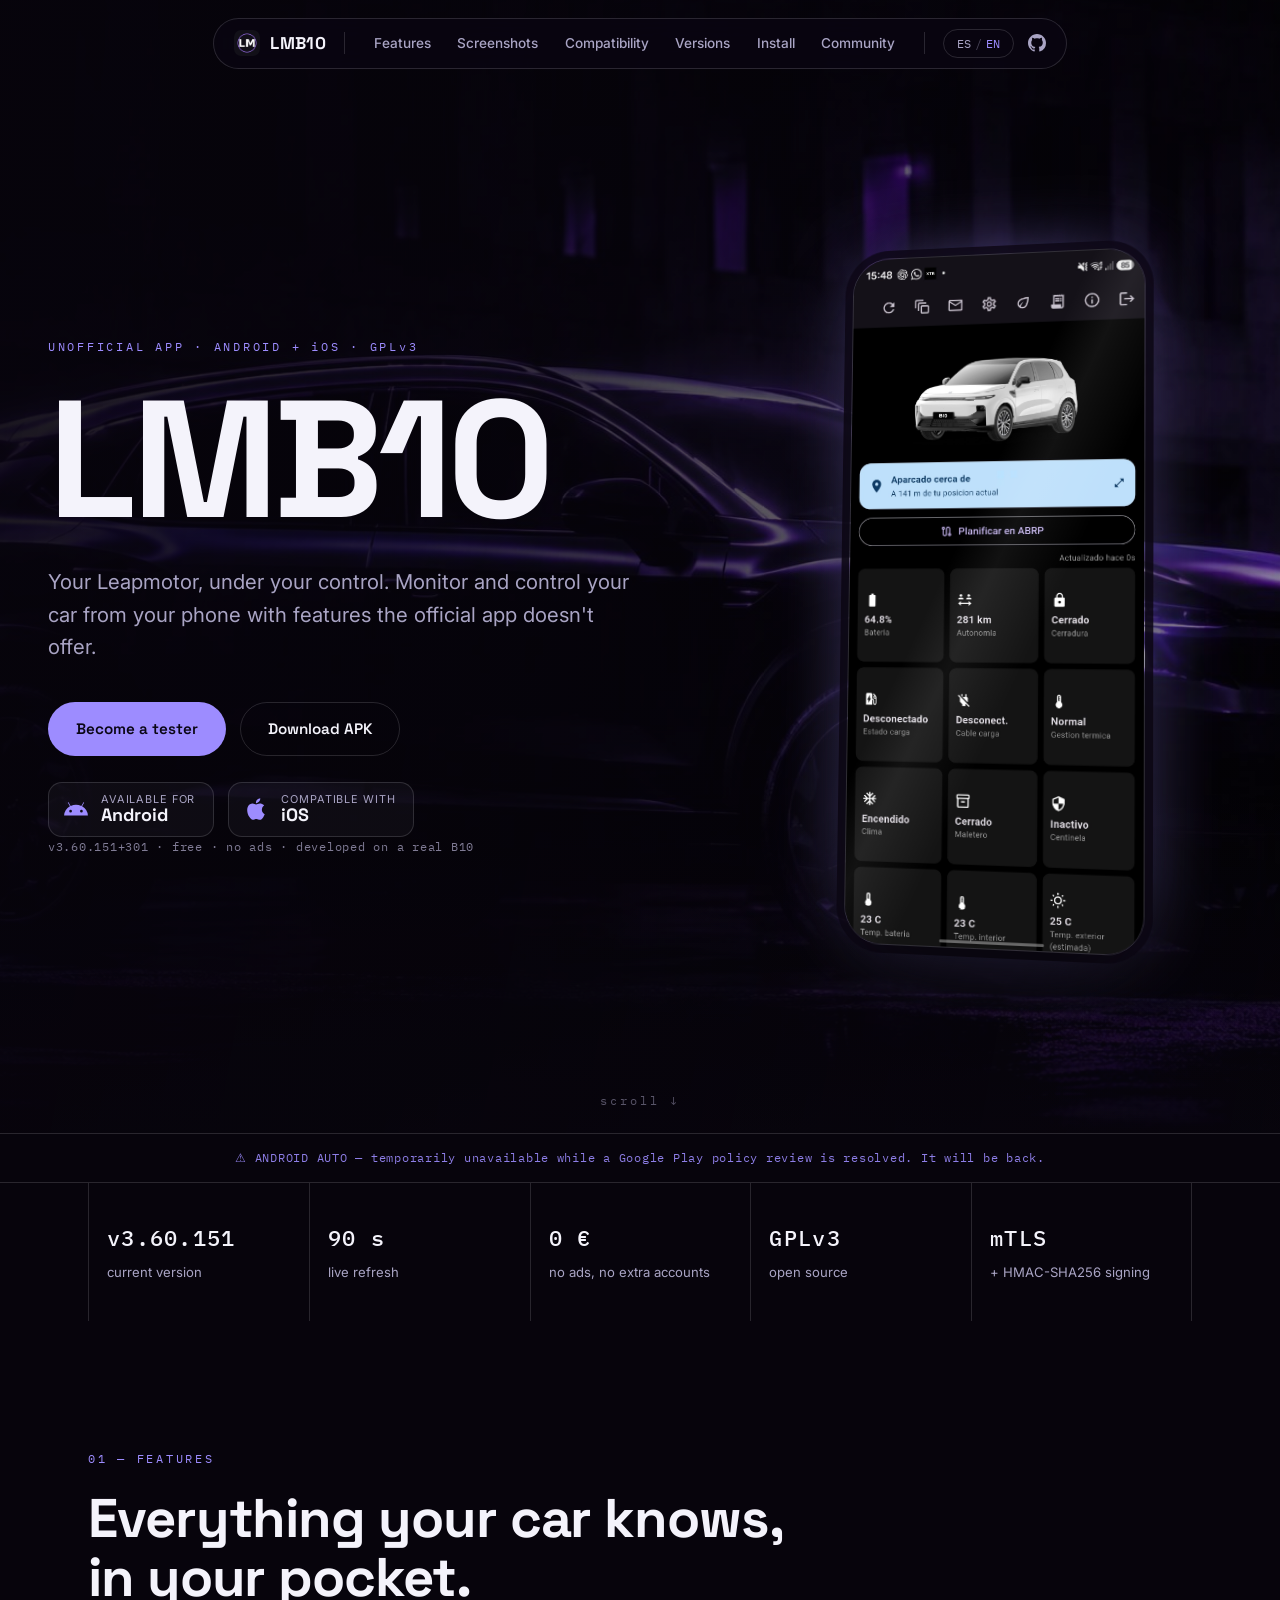
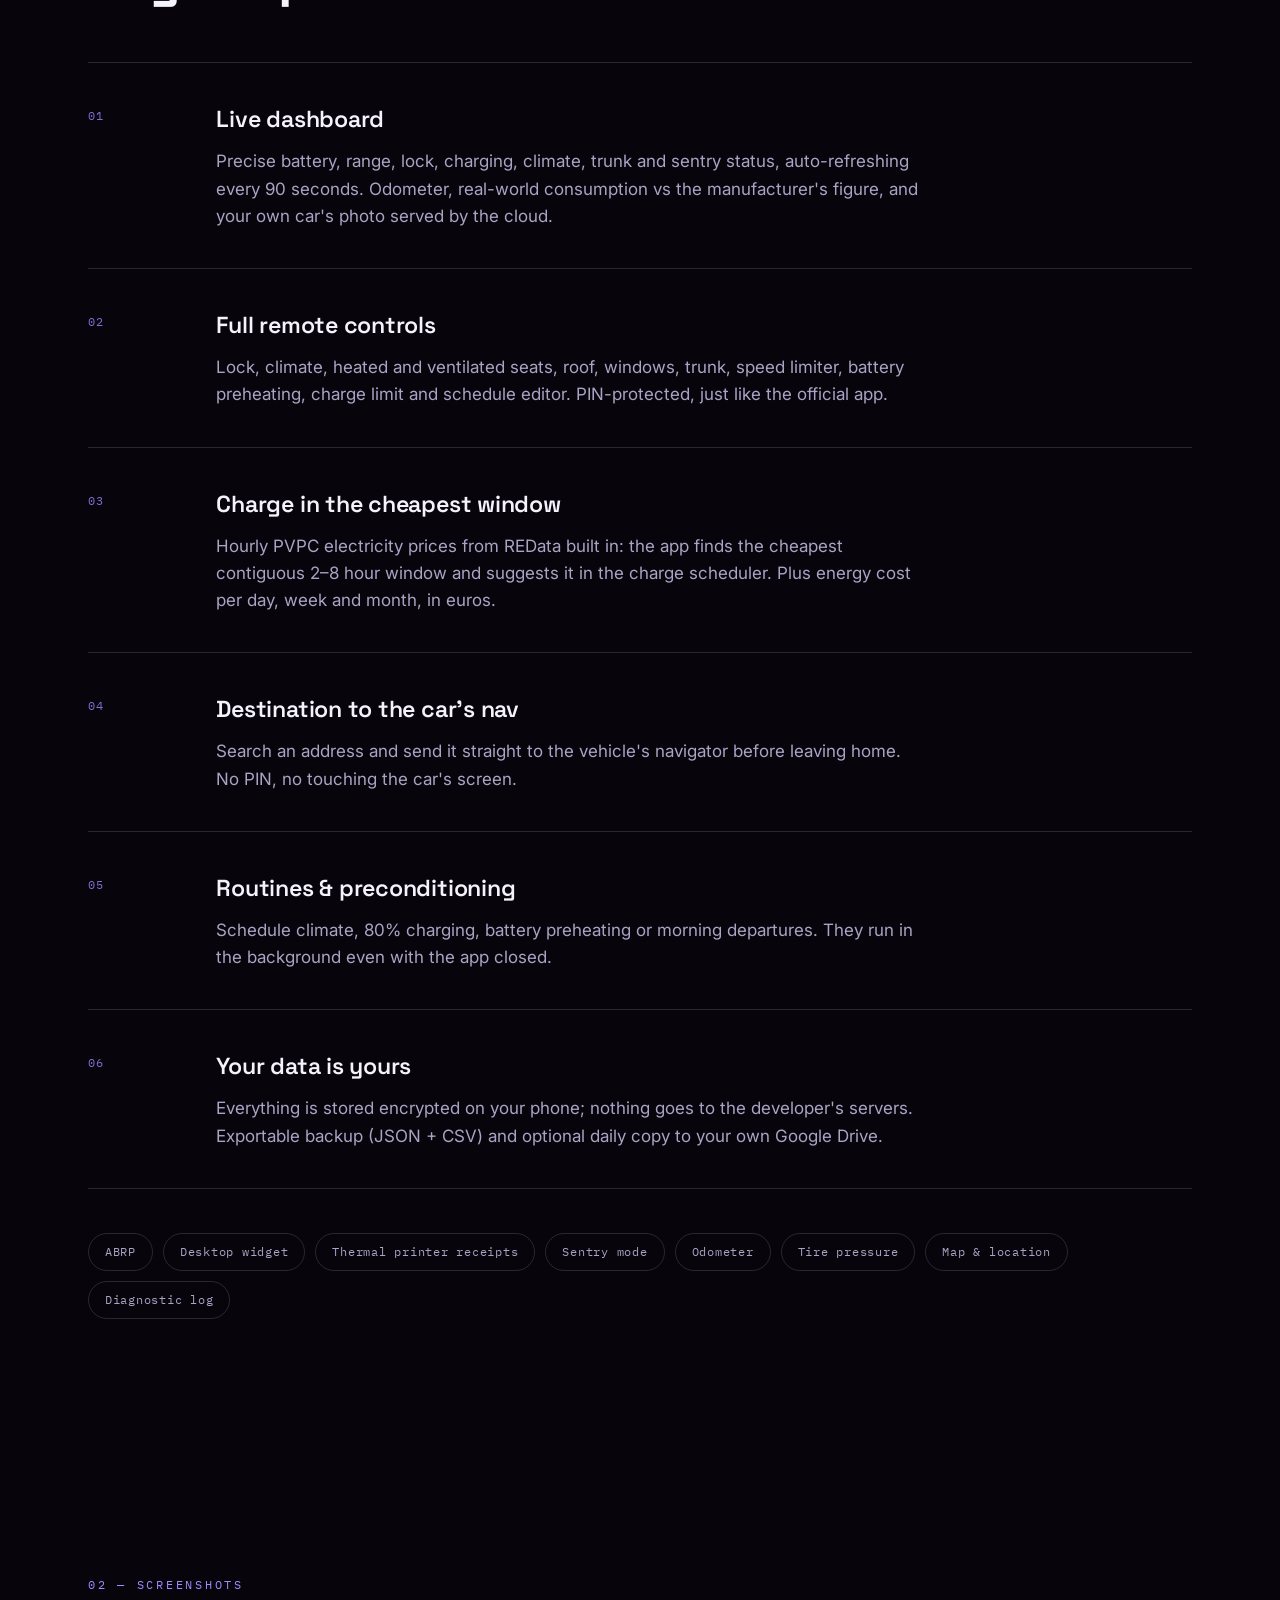
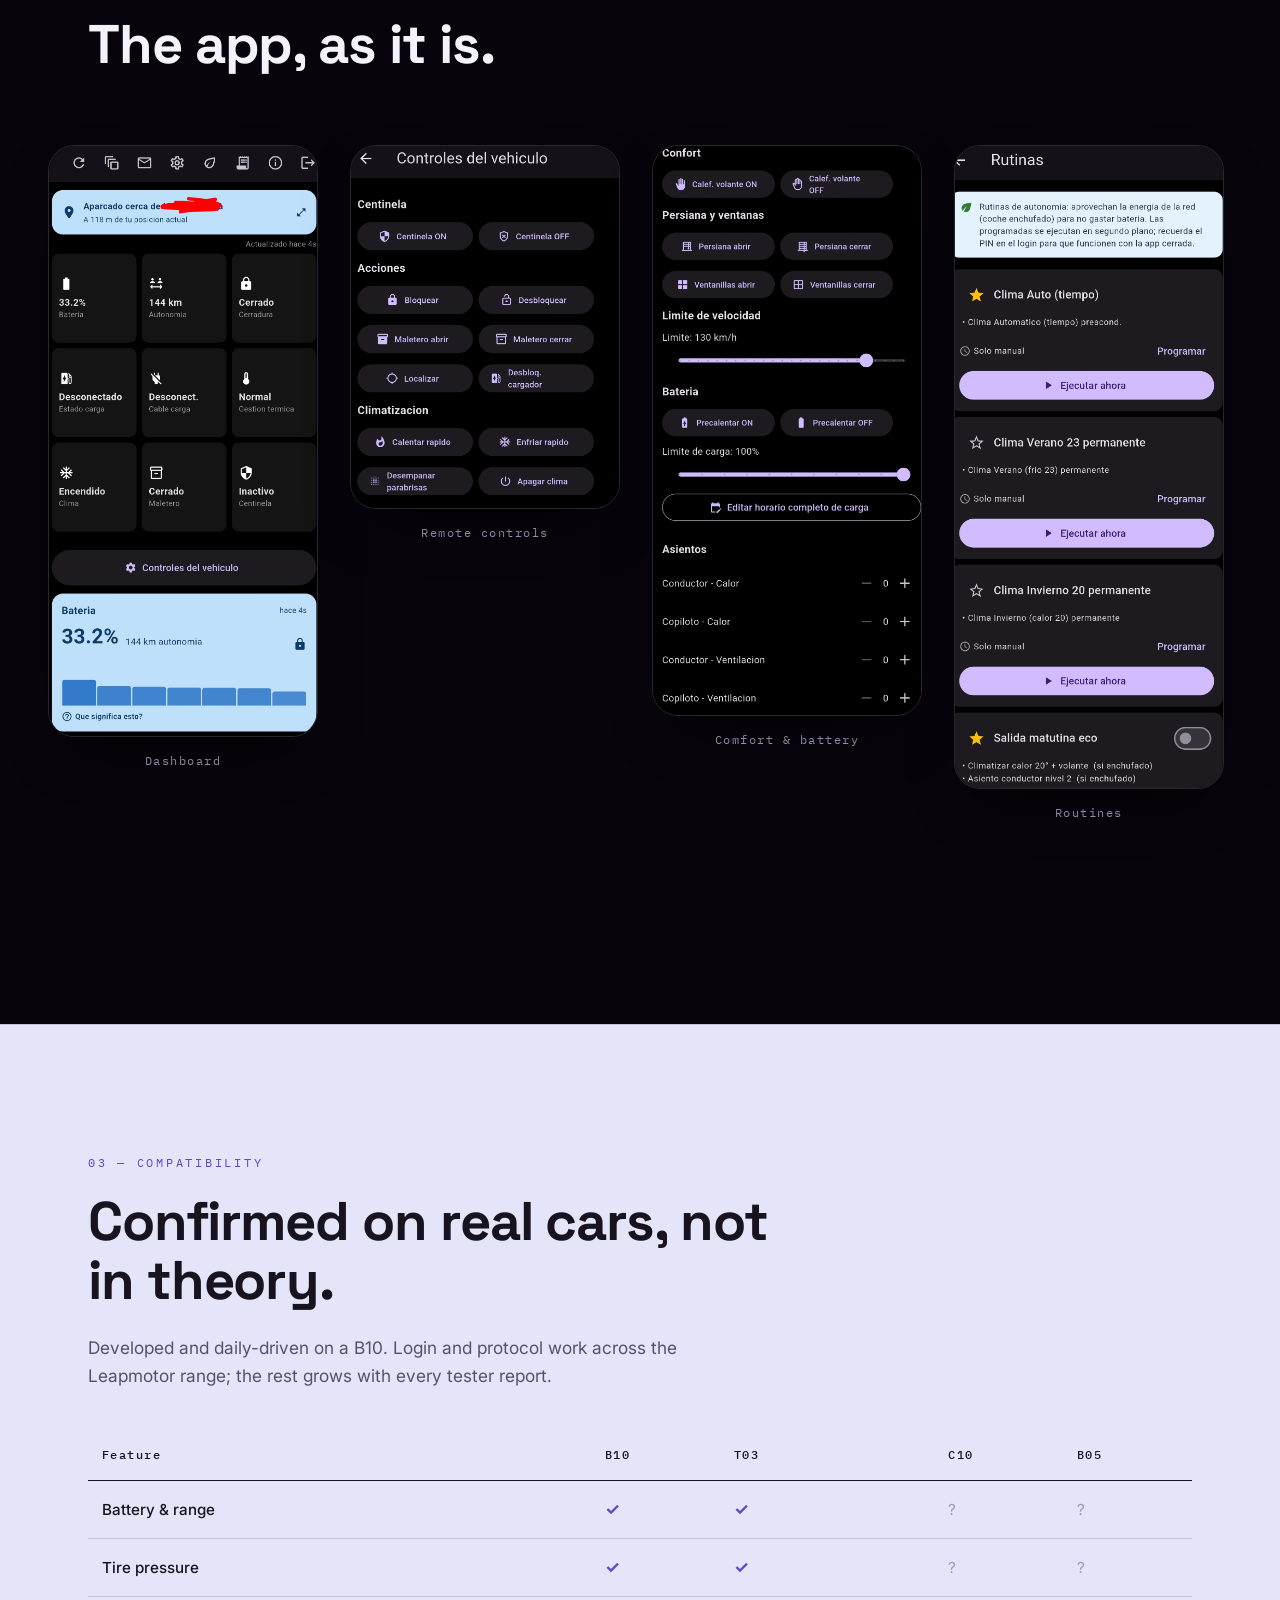
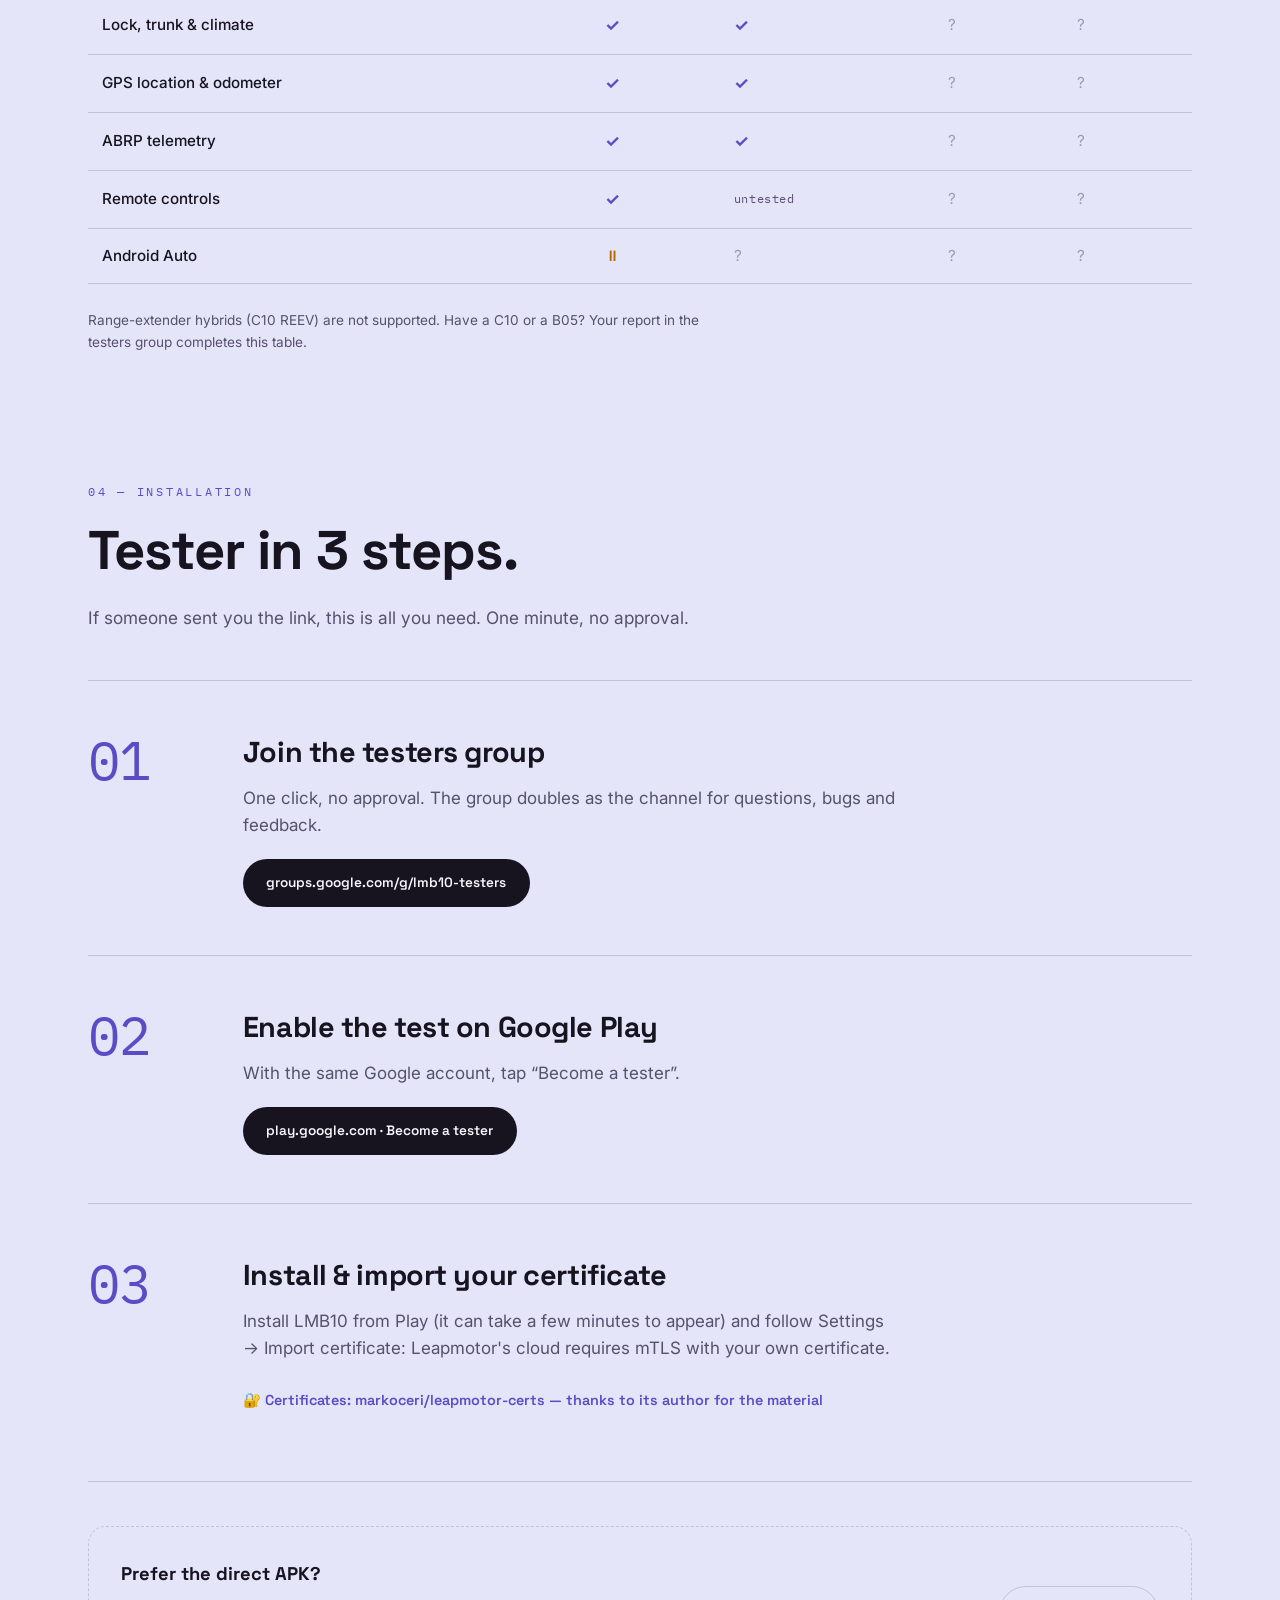
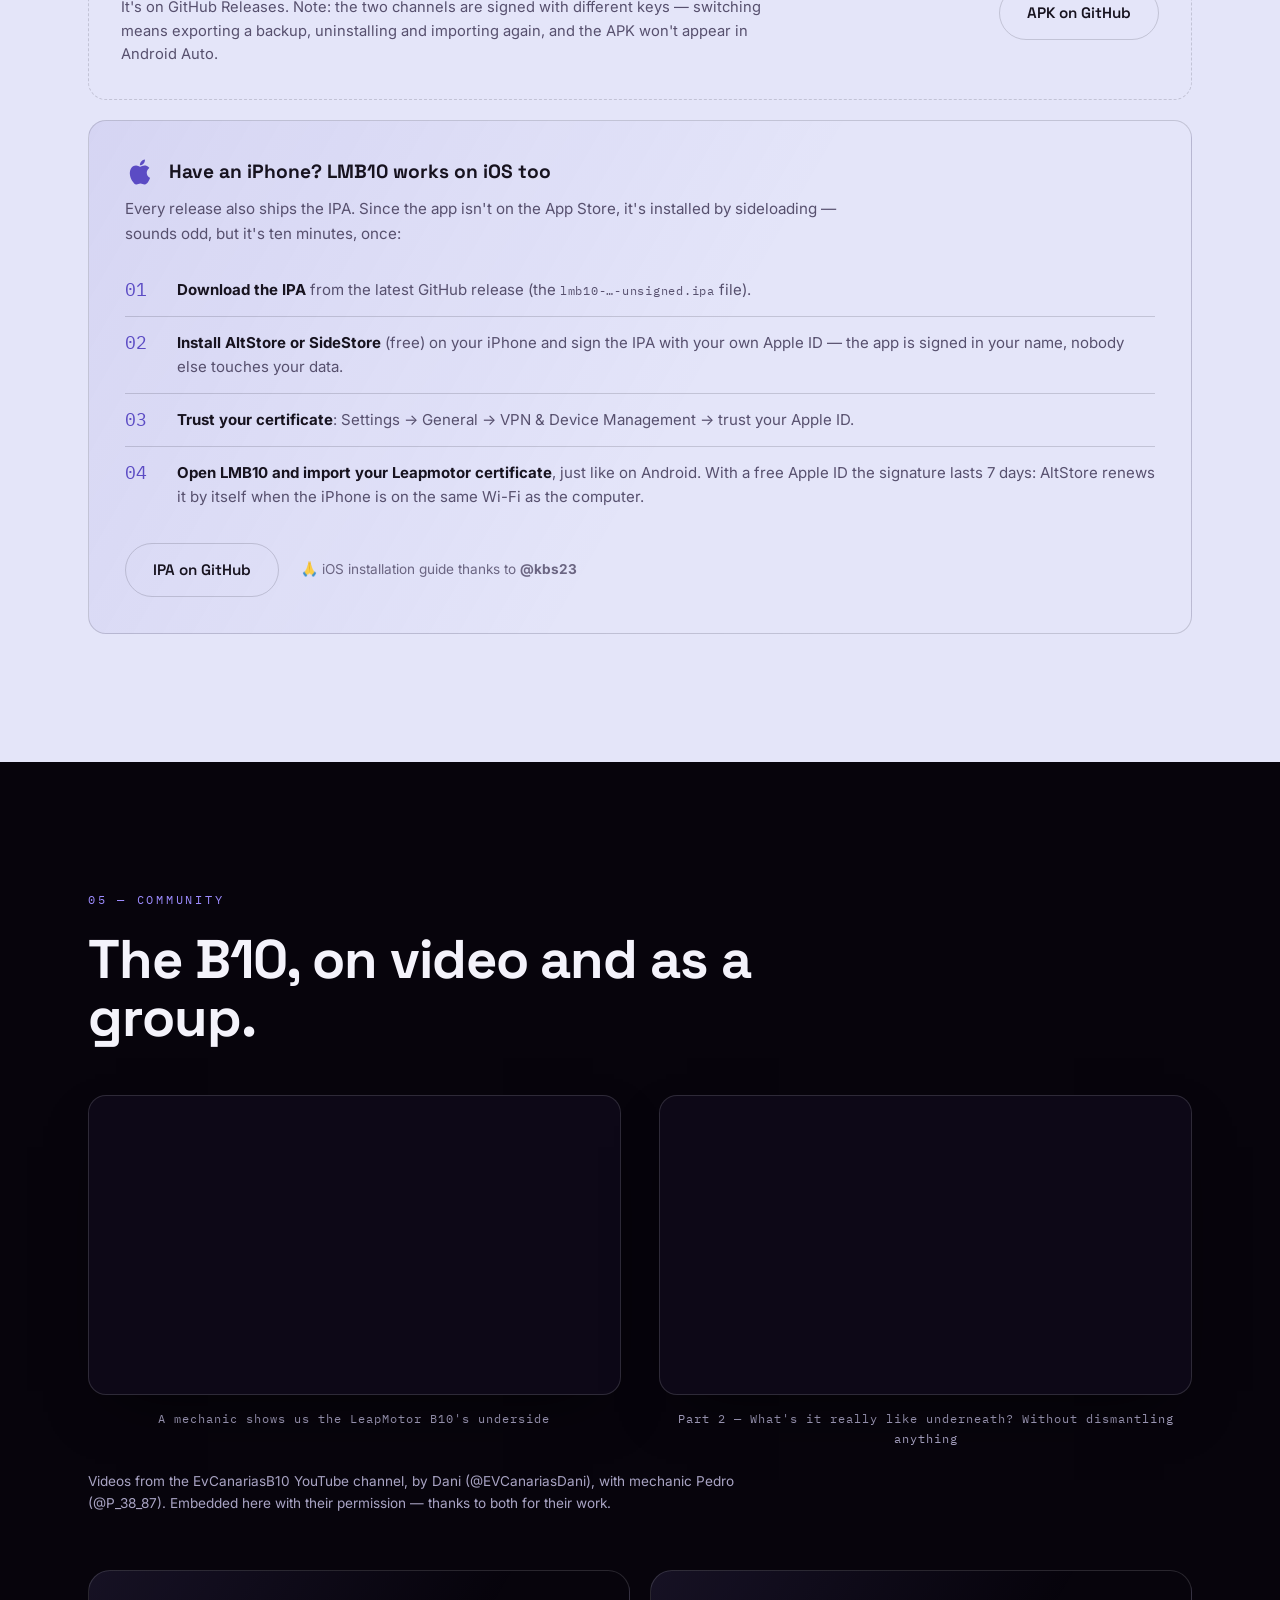
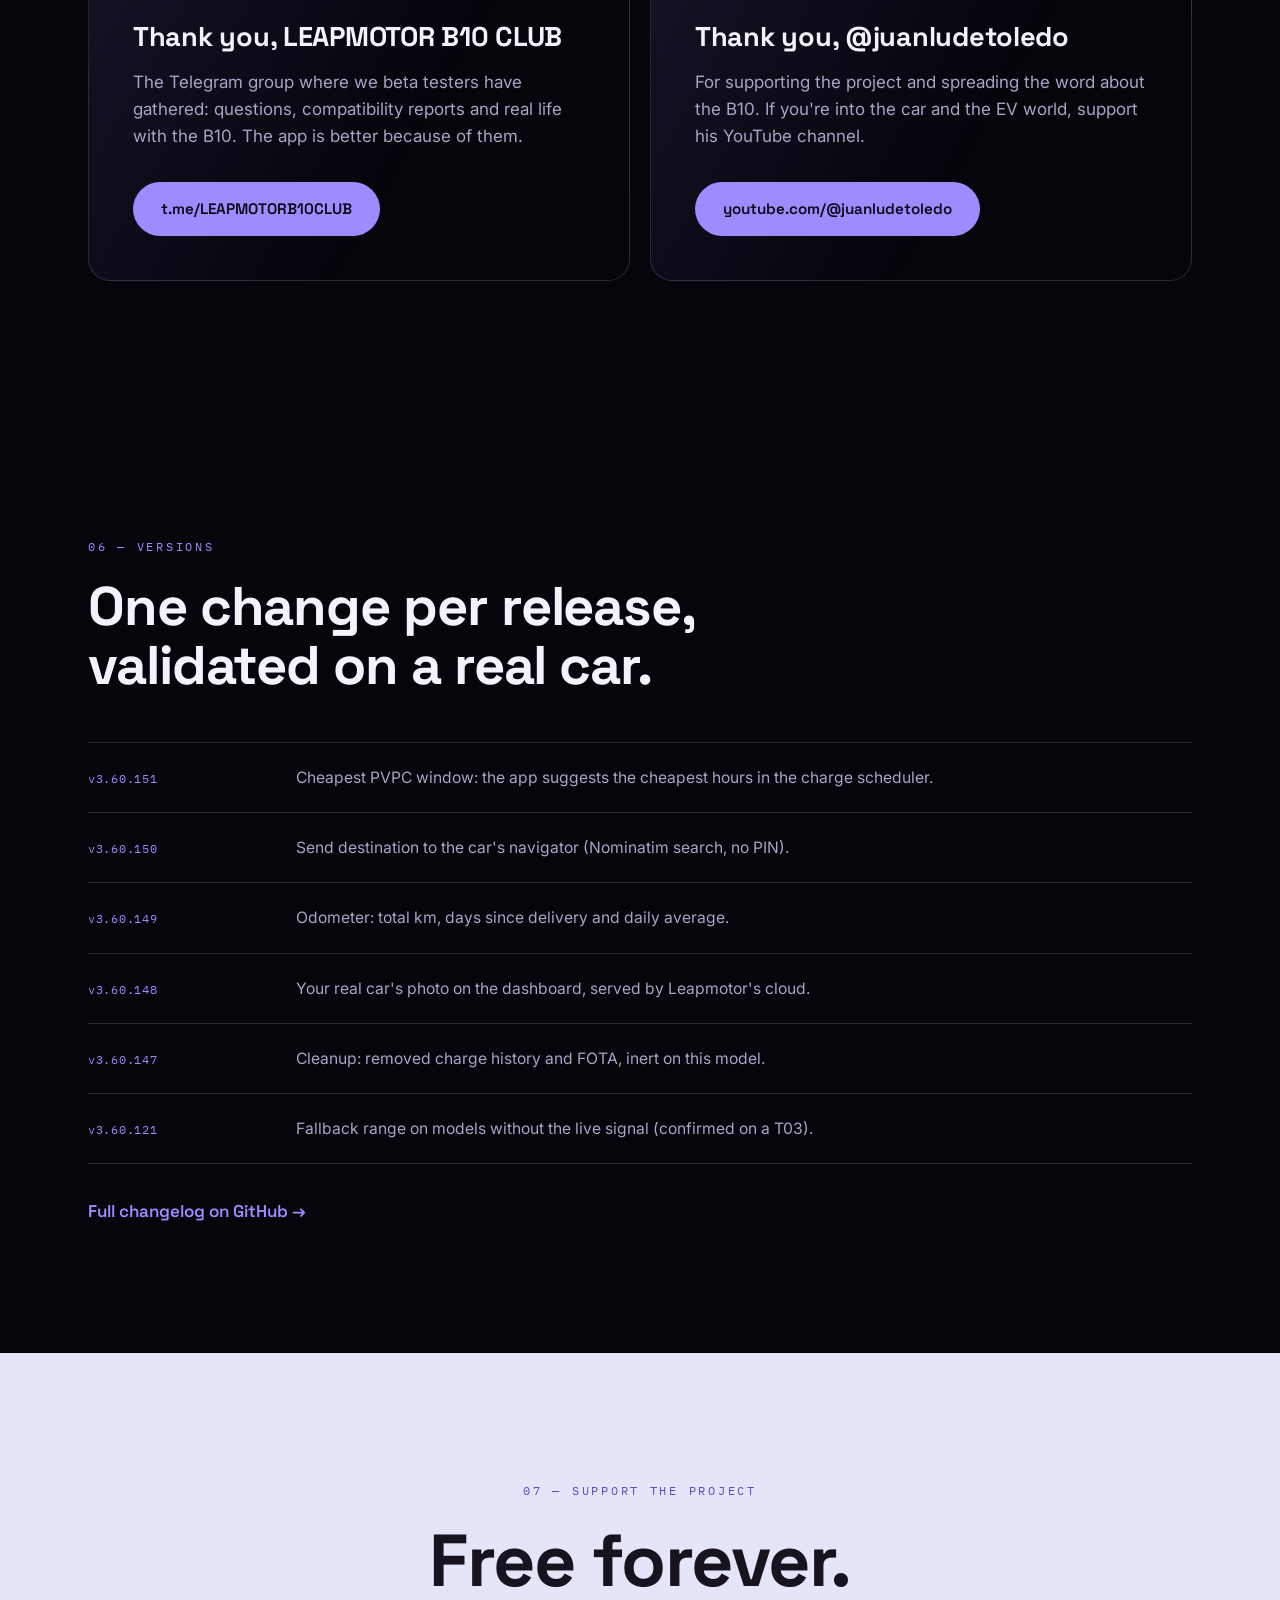
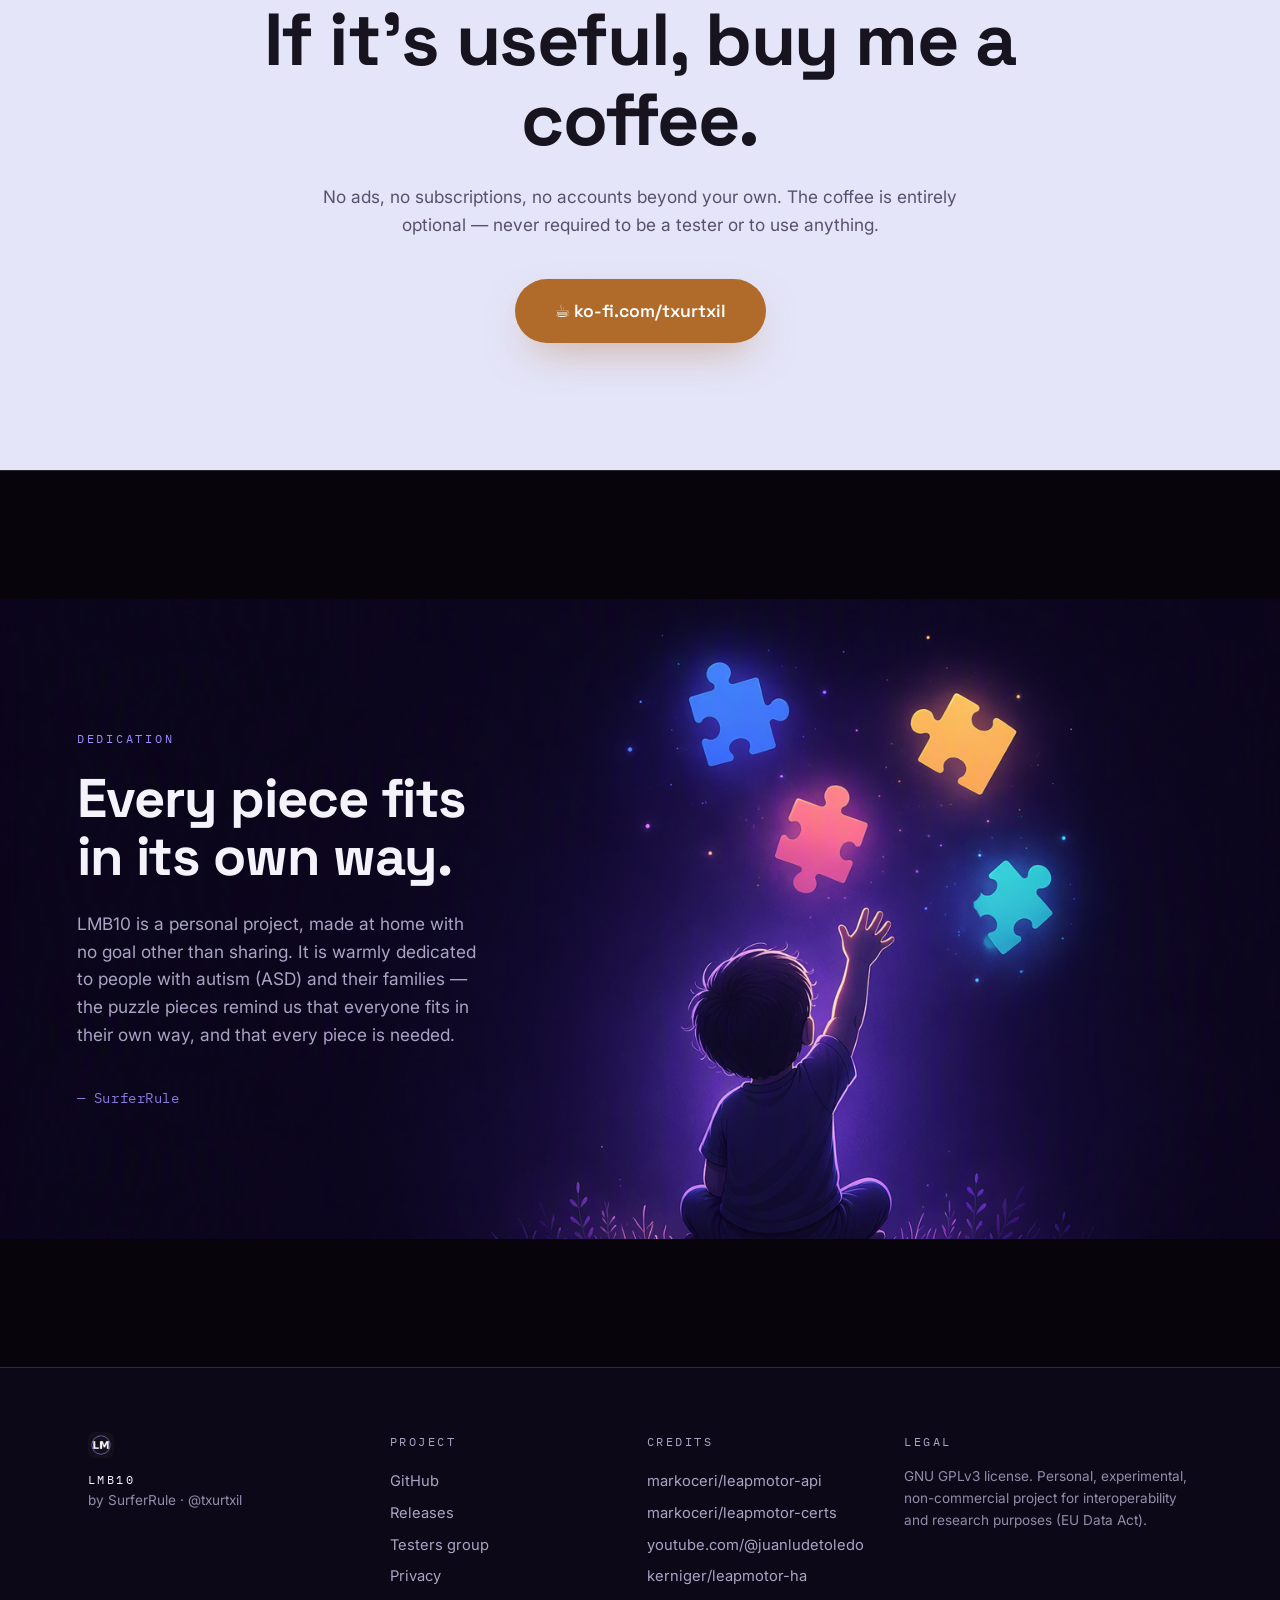
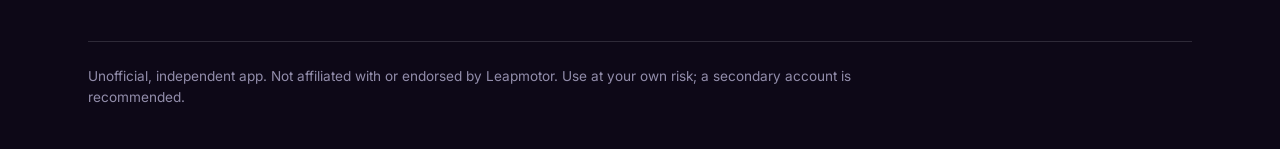
==== docs/index.html @ 79569765 "docs(web): dedicatoria TEA, badges Android/iOS y guia de instalacion en iOS - Nueva seccion final DE" ====
<!DOCTYPE html>
<html lang="es">
<head>
<meta charset="UTF-8">
<meta name="viewport" content="width=device-width, initial-scale=1.0">
<title>LMB10 — App no oficial para Leapmotor</title>
<meta name="description" content="LMB10: companion app no oficial para Leapmotor B10. Monitoriza y controla tu coche desde Android: batería, climatización, PVPC, rutinas y mucho más. GPLv3, gratis y sin anuncios.">
<meta property="og:title" content="LMB10 — App no oficial para Leapmotor">
<meta property="og:description" content="Monitoriza y controla tu Leapmotor desde Android. Gratis, sin anuncios, código abierto (GPLv3).">
<meta property="og:image" content="assets/feature.png">
<link rel="icon" type="image/png" href="assets/icon.png">
<link rel="preconnect" href="https://fonts.googleapis.com">
<link rel="preconnect" href="https://fonts.gstatic.com" crossorigin>
<link href="https://fonts.googleapis.com/css2?family=Space+Grotesk:wght@400;500;600;700&family=Inter:wght@400;500;600&family=IBM+Plex+Mono:wght@400;500&display=swap" rel="stylesheet">
<link rel="stylesheet" href="styles.css">
</head>
<body>

<a class="skip" href="#main" data-i18n="skip">Saltar al contenido</a>

<!-- ══════════ NAV ══════════ -->
<header class="nav" id="nav">
  <div class="nav-pill">
    <a class="nav-brand" href="#top" aria-label="LMB10">
      <img src="assets/icon.png" alt="" class="nav-logo">
      <span class="nav-word">LMB10</span>
    </a>
    <span class="razor" aria-hidden="true"></span>
    <nav class="nav-links" aria-label="Principal">
      <a href="#funciones" data-i18n="nav.features">Funciones</a>
      <a href="#capturas" data-i18n="nav.shots">Capturas</a>
      <a href="#compatibilidad" data-i18n="nav.compat">Compatibilidad</a>
      <a href="#versiones" data-i18n="nav.versions">Versiones</a>
      <a href="#instalar" data-i18n="nav.install">Instalar</a>
      <a href="#comunidad" data-i18n="nav.community">Comunidad</a>
    </nav>
    <span class="razor" aria-hidden="true"></span>
    <div class="nav-right">
      <button class="lang-toggle" id="langToggle" aria-label="Change language">
        <span data-lang="es">ES</span><i>/</i><span data-lang="en">EN</span>
      </button>
      <a class="nav-gh" href="https://github.com/txurtxil/LPB10" target="_blank" rel="noopener" aria-label="GitHub">
        <svg viewBox="0 0 16 16" width="18" height="18" fill="currentColor" aria-hidden="true"><path d="M8 0C3.58 0 0 3.58 0 8c0 3.54 2.29 6.53 5.47 7.59.4.07.55-.17.55-.38 0-.19-.01-.82-.01-1.49-2.01.37-2.53-.49-2.69-.94-.09-.23-.48-.94-.82-1.13-.28-.15-.68-.52-.01-.53.63-.01 1.08.58 1.23.82.72 1.21 1.87.87 2.33.66.07-.52.28-.87.51-1.07-1.78-.2-3.64-.89-3.64-3.95 0-.87.31-1.59.82-2.15-.08-.2-.36-1.02.08-2.12 0 0 .67-.21 2.2.82.64-.18 1.32-.27 2-.27s1.36.09 2 .27c1.53-1.04 2.2-.82 2.2-.82.44 1.1.16 1.92.08 2.12.51.56.82 1.27.82 2.15 0 3.07-1.87 3.75-3.65 3.95.29.25.54.73.54 1.48 0 1.07-.01 1.93-.01 2.2 0 .21.15.46.55.38A8.01 8.01 0 0 0 16 8c0-4.42-3.58-8-8-8Z"/></svg>
      </a>
    </div>
  </div>
</header>

<main id="main">

<!-- ══════════ HERO ══════════ -->
<section class="hero" id="top">
  <div class="hero-bg" aria-hidden="true">
    <img src="assets/hero.jpg" alt="" id="heroBg">
    <div class="hero-veil"></div>
  </div>
  <div class="hero-inner">
    <div class="hero-copy">
      <p class="kicker reveal-line"><span data-i18n="hero.kicker">APP NO OFICIAL · ANDROID · GPLv3</span></p>
      <h1 class="hero-title" aria-label="LMB10">
        <span class="w"><span>L</span></span><span class="w"><span>M</span></span><span class="w"><span>B</span></span><span class="w"><span>1</span></span><span class="w"><span>0</span></span>
      </h1>
      <p class="hero-sub reveal-line" data-i18n="hero.sub">Tu Leapmotor, bajo tu control. Monitoriza y controla tu coche desde Android con funciones que la app oficial no ofrece.</p>
      <div class="hero-ctas">
        <a class="btn btn-primary" href="#instalar"><span data-i18n="hero.cta1">Conviértete en tester</span></a>
        <a class="btn btn-ghost" href="https://github.com/txurtxil/LPB10/releases" target="_blank" rel="noopener"><span data-i18n="hero.cta2">Descargar APK</span></a>
      </div>
      <div class="store-badges reveal-line">
        <a class="store-badge" href="#instalar" aria-label="Android">
          <svg viewBox="0 0 24 24" width="26" height="26" fill="currentColor" aria-hidden="true"><path d="M17.6 9.48l1.84-3.18a.38.38 0 0 0-.66-.38l-1.86 3.22a11.66 11.66 0 0 0-9.84 0L5.22 5.92a.38.38 0 0 0-.66.38L6.4 9.48A10.78 10.78 0 0 0 1 18h22a10.78 10.78 0 0 0-5.4-8.52zM7 15.25a1.25 1.25 0 1 1 1.25-1.25A1.25 1.25 0 0 1 7 15.25zm10 0a1.25 1.25 0 1 1 1.25-1.25A1.25 1.25 0 0 1 17 15.25z"/></svg>
          <span class="sb-text"><span class="sb-top" data-i18n="badge.android.top">Disponible para</span><span class="sb-bot">Android</span></span>
        </a>
        <a class="store-badge" href="#instalar-ios" aria-label="iOS">
          <svg viewBox="0 0 24 24" width="26" height="26" fill="currentColor" aria-hidden="true"><path d="M18.71 19.5c-.83 1.24-1.71 2.45-3.05 2.47-1.34.03-1.77-.79-3.29-.79-1.53 0-2 .77-3.27.82-1.31.05-2.3-1.32-3.14-2.53C4.25 17 2.94 12.45 4.7 9.39c.87-1.52 2.43-2.48 4.12-2.51 1.28-.02 2.5.87 3.29.87.78 0 2.26-1.07 3.81-.91.65.03 2.47.26 3.64 1.98-.09.06-2.17 1.28-2.15 3.81.03 3.02 2.65 4.03 2.68 4.04-.03.07-.42 1.44-1.38 2.83M13 3.5c.73-.83 1.94-1.46 2.94-1.5.13 1.17-.34 2.35-1.04 3.19-.69.85-1.83 1.51-2.95 1.42-.15-1.15.41-2.35 1.05-3.11z"/></svg>
          <span class="sb-text"><span class="sb-top" data-i18n="badge.ios.top">Compatible con</span><span class="sb-bot">iOS</span></span>
        </a>
      </div>
      <p class="hero-note mono"><span id="heroVer">v3.60.151+301</span><span data-i18n="hero.note"> · gratis · sin anuncios · desarrollada sobre un B10 real</span></p>
    </div>
    <div class="hero-phone" aria-hidden="true">
      <div class="phone">
        <img src="assets/shots/04panel_coche.jpg" alt="">
        <span class="phone-glare"></span>
      </div>
    </div>
  </div>
  <div class="hero-scroll mono" aria-hidden="true">scroll ↓</div>
</section>

<!-- ══════════ AVISO ANDROID AUTO ══════════ -->
<div class="notice">
  <p class="mono" data-i18n="notice">⚠ ANDROID AUTO — temporalmente desactivado por una revisión de políticas de Google Play. Volverá.</p>
</div>

<!-- ══════════ STATS ══════════ -->
<section class="stats" aria-label="Datos clave">
  <div class="stat"><b class="mono" id="statVer">v3.60.151</b><span data-i18n="stats.v">versión actual</span></div>
  <div class="stat"><b class="mono">90 s</b><span data-i18n="stats.refresh">refresco en vivo</span></div>
  <div class="stat"><b class="mono">0 €</b><span data-i18n="stats.free">sin anuncios ni cuentas extra</span></div>
  <div class="stat"><b class="mono">GPLv3</b><span data-i18n="stats.gpl">código abierto</span></div>
  <div class="stat"><b class="mono">mTLS</b><span data-i18n="stats.mtls">+ firma HMAC-SHA256</span></div>
</section>

<!-- ══════════ FUNCIONES ══════════ -->
<section class="features section-dark" id="funciones">
  <div class="wrap">
    <p class="label mono reveal" data-i18n="feat.label">01 — FUNCIONES</p>
    <h2 class="h2 reveal" data-i18n="feat.title">Todo lo que tu coche sabe, en tu bolsillo.</h2>

    <div class="feat-list">
      <article class="feat reveal">
        <span class="feat-num mono">01</span>
        <div>
          <h3 data-i18n="feat.1.t">Panel en vivo</h3>
          <p data-i18n="feat.1.d">Batería precisa, autonomía, cerradura, carga, clima, maletero y centinela, con refresco automático cada 90 segundos. Odómetro, consumo real frente al dato del fabricante y la foto de tu propio coche servida por la nube.</p>
        </div>
      </article>
      <article class="feat reveal">
        <span class="feat-num mono">02</span>
        <div>
          <h3 data-i18n="feat.2.t">Controles remotos completos</h3>
          <p data-i18n="feat.2.d">Bloqueo, climatización, asientos calefactados y ventilados, techo, ventanillas, maletero, limitador de velocidad, precalentado de batería, límite de carga y programación horaria. Con PIN, igual que la app oficial.</p>
        </div>
      </article>
      <article class="feat reveal">
        <span class="feat-num mono">03</span>
        <div>
          <h3 data-i18n="feat.3.t">Carga en la ventana más barata</h3>
          <p data-i18n="feat.3.d">Precios PVPC horarios de REData integrados: la app calcula la ventana contigua más barata de 2 a 8 horas y te la sugiere en el programador de carga. También coste por día, semana y mes en euros.</p>
        </div>
      </article>
      <article class="feat reveal">
        <span class="feat-num mono">04</span>
        <div>
          <h3 data-i18n="feat.4.t">Destino al navegador del coche</h3>
          <p data-i18n="feat.4.d">Busca una dirección y envíala directamente al navegador del vehículo antes de salir de casa. Sin PIN y sin tocar la pantalla del coche.</p>
        </div>
      </article>
      <article class="feat reveal">
        <span class="feat-num mono">05</span>
        <div>
          <h3 data-i18n="feat.5.t">Rutinas y precondicionado</h3>
          <p data-i18n="feat.5.d">Programa climatización, carga al 80 %, precalentado de batería o salidas matutinas. Se ejecutan en segundo plano aunque la app esté cerrada.</p>
        </div>
      </article>
      <article class="feat reveal">
        <span class="feat-num mono">06</span>
        <div>
          <h3 data-i18n="feat.6.t">Tus datos son tuyos</h3>
          <p data-i18n="feat.6.d">Todo se guarda cifrado en tu teléfono; nada va a servidores del desarrollador. Copia de seguridad exportable (JSON + CSV) y copia diaria opcional en tu propio Google Drive.</p>
        </div>
      </article>
    </div>

    <ul class="chips reveal" aria-label="Más funciones">
      <li class="mono">ABRP</li>
      <li class="mono" data-i18n="chip.widget">Widget de escritorio</li>
      <li class="mono" data-i18n="chip.ticket">Tickets en impresora térmica</li>
      <li class="mono" data-i18n="chip.sentry">Modo centinela</li>
      <li class="mono" data-i18n="chip.odo">Odómetro</li>
      <li class="mono" data-i18n="chip.tires">Presión de neumáticos</li>
      <li class="mono" data-i18n="chip.map">Mapa y ubicación</li>
      <li class="mono" data-i18n="chip.log">Log de diagnóstico</li>
    </ul>
  </div>
</section>

<!-- ══════════ CAPTURAS ══════════ -->
<section class="shots section-dark" id="capturas">
  <div class="wrap">
    <p class="label mono reveal" data-i18n="shots.label">02 — CAPTURAS</p>
    <h2 class="h2 reveal" data-i18n="shots.title">La app, tal como es.</h2>
  </div>
  <div class="shots-rail" id="shotsRail">
    <figure class="shot" data-parallax><img src="assets/shots/01panel.jpg" alt="Panel principal" loading="lazy"><figcaption class="mono" data-i18n="shot.1">Panel principal</figcaption></figure>
    <figure class="shot" data-parallax><img src="assets/shots/01controles.jpg" alt="Controles del vehículo" loading="lazy"><figcaption class="mono" data-i18n="shot.2">Controles remotos</figcaption></figure>
    <figure class="shot" data-parallax><img src="assets/shots/02controles.jpg" alt="Confort y batería" loading="lazy"><figcaption class="mono" data-i18n="shot.3">Confort y batería</figcaption></figure>
    <figure class="shot" data-parallax><img src="assets/shots/01rutinas.jpg" alt="Rutinas" loading="lazy"><figcaption class="mono" data-i18n="shot.4">Rutinas</figcaption></figure>
    <figure class="shot" data-parallax><img src="assets/shots/02panel.jpg" alt="Consumo y coste" loading="lazy"><figcaption class="mono" data-i18n="shot.5">Consumo y coste</figcaption></figure>
    <figure class="shot" data-parallax><img src="assets/shots/03ajustes.jpg" alt="Precio de la luz" loading="lazy"><figcaption class="mono" data-i18n="shot.6">Precio de la luz</figcaption></figure>
    <figure class="shot" data-parallax><img src="assets/shots/01ticket.jpg" alt="Ticket de eficiencia" loading="lazy"><figcaption class="mono" data-i18n="shot.7">Ticket de eficiencia</figcaption></figure>
    <figure class="shot" data-parallax><img src="assets/shots/widget.jpg" alt="Widget" loading="lazy"><figcaption class="mono" data-i18n="shot.8">Widget</figcaption></figure>
  </div>
</section>

<!-- ══════════ COMPATIBILIDAD ══════════ -->
<section class="compat section-light" id="compatibilidad">
  <div class="wrap">
    <p class="label mono reveal" data-i18n="compat.label">03 — COMPATIBILIDAD</p>
    <h2 class="h2 reveal" data-i18n="compat.title">Confirmado en coches reales, no en teoría.</h2>
    <p class="lead reveal" data-i18n="compat.lead">Desarrollada y probada a diario sobre un B10. El login y el protocolo funcionan en toda la gama Leapmotor; el resto crece con cada tester que reporta.</p>
    <div class="table-wrap reveal">
      <table class="compat-table">
        <thead>
          <tr><th data-i18n="compat.feat">Función</th><th>B10</th><th>T03</th><th>C10</th><th>B05</th></tr>
        </thead>
        <tbody>
          <tr><td data-i18n="c.1">Batería y autonomía</td><td class="ok">✓</td><td class="ok">✓</td><td class="unk">?</td><td class="unk">?</td></tr>
          <tr><td data-i18n="c.2">Presión de neumáticos</td><td class="ok">✓</td><td class="ok">✓</td><td class="unk">?</td><td class="unk">?</td></tr>
          <tr><td data-i18n="c.3">Cerradura, maletero y clima</td><td class="ok">✓</td><td class="ok">✓</td><td class="unk">?</td><td class="unk">?</td></tr>
          <tr><td data-i18n="c.4">Ubicación GPS y odómetro</td><td class="ok">✓</td><td class="ok">✓</td><td class="unk">?</td><td class="unk">?</td></tr>
          <tr><td data-i18n="c.5">Telemetría ABRP</td><td class="ok">✓</td><td class="ok">✓</td><td class="unk">?</td><td class="unk">?</td></tr>
          <tr><td data-i18n="c.6">Controles remotos</td><td class="ok">✓</td><td class="warn" data-i18n="c.untested">sin probar</td><td class="unk">?</td><td class="unk">?</td></tr>
          <tr><td>Android Auto</td><td class="pause">⏸</td><td class="unk">?</td><td class="unk">?</td><td class="unk">?</td></tr>
        </tbody>
      </table>
    </div>
    <p class="fine reveal" data-i18n="compat.note">Los híbridos de autonomía extendida (C10 REEV) no están soportados. ¿Tienes un C10 o un B05? Tu reporte en el grupo de testers completa esta tabla.</p>
  </div>
</section>

<!-- ══════════ INSTALACIÓN ══════════ -->
<section class="install section-light" id="instalar">
  <div class="wrap">
    <p class="label mono reveal" data-i18n="inst.label">04 — INSTALACIÓN</p>
    <h2 class="h2 reveal" data-i18n="inst.title">Tester en 3 pasos.</h2>
    <p class="lead reveal" data-i18n="inst.lead">Si alguien te ha mandado el enlace, esto es todo lo que necesitas. Un minuto, sin aprobación.</p>

    <div class="stepper">
      <div class="step reveal">
        <span class="step-num mono">01</span>
        <div class="step-body">
          <h3 data-i18n="inst.s1.t">Únete al grupo de testers</h3>
          <p data-i18n="inst.s1.d">Un clic, sin aprobación. El grupo es además el canal de dudas, fallos y sugerencias.</p>
          <a class="btn btn-dark" href="https://groups.google.com/g/lmb10-testers" target="_blank" rel="noopener"><span data-i18n="inst.s1.cta">groups.google.com/g/lmb10-testers</span></a>
        </div>
      </div>
      <div class="step reveal">
        <span class="step-num mono">02</span>
        <div class="step-body">
          <h3 data-i18n="inst.s2.t">Activa la prueba en Google Play</h3>
          <p data-i18n="inst.s2.d">Con la misma cuenta de Google, pulsa «Convertirte en tester».</p>
          <a class="btn btn-dark" href="https://play.google.com/apps/testing/com.txurtxil.lpb10" target="_blank" rel="noopener"><span data-i18n="inst.s2.cta">play.google.com · Convertirte en tester</span></a>
        </div>
      </div>
      <div class="step reveal">
        <span class="step-num mono">03</span>
        <div class="step-body">
          <h3 data-i18n="inst.s3.t">Instala e importa tu certificado</h3>
          <p data-i18n="inst.s3.d">Instala LMB10 desde Play (puede tardar unos minutos en aparecer) y sigue Ajustes → Importar certificado: la nube de Leapmotor exige mTLS con tu propio certificado.</p>
          <p class="step-cert"><a class="text-link cert-link" href="https://github.com/markoceri/leapmotor-certs" target="_blank" rel="noopener" data-i18n="inst.s3.cert">🔐 Certificados: markoceri/leapmotor-certs — gracias a su autor por el material</a></p>
        </div>
      </div>
    </div>

    <div class="alt-channel reveal">
      <div>
        <h4 data-i18n="inst.alt.t">¿Prefieres el APK directo?</h4>
        <p data-i18n="inst.alt.d">Está en GitHub Releases. Ojo: las dos vías van firmadas con claves distintas — cambiar de una a otra exige exportar copia, desinstalar e importar de nuevo, y el APK no aparece en Android Auto.</p>
      </div>
      <a class="btn btn-outline" href="https://github.com/txurtxil/LPB10/releases/latest" target="_blank" rel="noopener"><span data-i18n="inst.alt.cta">APK en GitHub</span></a>
    </div>

    <div class="ios-channel reveal" id="instalar-ios">
      <div class="ios-head">
        <svg viewBox="0 0 24 24" width="30" height="30" fill="currentColor" aria-hidden="true"><path d="M18.71 19.5c-.83 1.24-1.71 2.45-3.05 2.47-1.34.03-1.77-.79-3.29-.79-1.53 0-2 .77-3.27.82-1.31.05-2.3-1.32-3.14-2.53C4.25 17 2.94 12.45 4.7 9.39c.87-1.52 2.43-2.48 4.12-2.51 1.28-.02 2.5.87 3.29.87.78 0 2.26-1.07 3.81-.91.65.03 2.47.26 3.64 1.98-.09.06-2.17 1.28-2.15 3.81.03 3.02 2.65 4.03 2.68 4.04-.03.07-.42 1.44-1.38 2.83M13 3.5c.73-.83 1.94-1.46 2.94-1.5.13 1.17-.34 2.35-1.04 3.19-.69.85-1.83 1.51-2.95 1.42-.15-1.15.41-2.35 1.05-3.11z"/></svg>
        <h4 data-i18n="inst.ios.t">¿Tienes iPhone? LMB10 también funciona en iOS</h4>
      </div>
      <p data-i18n="inst.ios.d">Cada release publica también el IPA. Como la app no está en la App Store, se instala por sideloading — suena raro, pero son diez minutos una sola vez:</p>
      <ol class="ios-steps">
        <li data-i18n="inst.ios.s1"><b>Descarga el IPA</b> de la última release en GitHub (archivo <span class="mono">lmb10-…-unsigned.ipa</span>).</li>
        <li data-i18n="inst.ios.s2"><b>Instala AltStore o SideStore</b> (gratis) en tu iPhone y firma el IPA con tu propio Apple ID — la app queda firmada a tu nombre, nadie más toca tus datos.</li>
        <li data-i18n="inst.ios.s3"><b>Confía en tu certificado</b>: Ajustes → General → VPN y gestión de dispositivos → confiar en tu Apple ID.</li>
        <li data-i18n="inst.ios.s4"><b>Abre LMB10 e importa tu certificado</b> de Leapmotor, igual que en Android. Con Apple ID gratuito la firma dura 7 días: AltStore la renueva solo conectando el iPhone a la misma Wi-Fi que el ordenador.</li>
      </ol>
      <div class="ios-foot">
        <a class="btn btn-outline" href="https://github.com/txurtxil/LPB10/releases/latest" target="_blank" rel="noopener"><span data-i18n="inst.ios.cta">IPA en GitHub</span></a>
        <p class="fine ios-credit" data-i18n="inst.ios.credit">🙏 Guía de instalación en iOS gracias a <b>@kbs23</b></p>
      </div>
    </div>
  </div>
</section>

<!-- ══════════ COMUNIDAD ══════════ -->
<section class="community section-dark" id="comunidad">
  <div class="wrap">
    <p class="label mono reveal" data-i18n="com.label">05 — COMUNIDAD</p>
    <h2 class="h2 reveal" data-i18n="com.title">El B10, en vídeo y en grupo.</h2>

    <div class="videos">
      <figure class="video reveal">
        <div class="video-frame">
          <iframe src="https://www.youtube-nocookie.com/embed/cFIIMU8wNio" title="Mecánico nos enseña los bajos del LeapMotor B10" loading="lazy" allow="accelerometer; autoplay; clipboard-write; encrypted-media; gyroscope; picture-in-picture; web-share" referrerpolicy="strict-origin-when-cross-origin" allowfullscreen></iframe>
        </div>
        <figcaption class="mono" data-i18n="com.v1">Mecánico nos enseña los bajos del LeapMotor B10</figcaption>
      </figure>
      <figure class="video reveal">
        <div class="video-frame">
          <iframe src="https://www.youtube-nocookie.com/embed/I3Of3xbIdhI" title="Parte 2 - Leapmotor B10 ¿Cómo es realmente por debajo? Sin desmontar nada" loading="lazy" allow="accelerometer; autoplay; clipboard-write; encrypted-media; gyroscope; picture-in-picture; web-share" referrerpolicy="strict-origin-when-cross-origin" allowfullscreen></iframe>
        </div>
        <figcaption class="mono" data-i18n="com.v2">Parte 2 — ¿Cómo es realmente por debajo? Sin desmontar nada</figcaption>
      </figure>
    </div>
    <p class="fine reveal video-credit" data-i18n="com.credit">Vídeos del canal de YouTube EvCanariasB10, de Dani (@EVCanariasDani), con el mecánico Pedro (@P_38_87). Publicados aquí con su permiso — gracias a ambos por su trabajo.</p>

    <div class="thanks-grid">
      <div class="thanks reveal">
        <div>
          <h3 data-i18n="com.thanks.t">Gracias, LEAPMOTOR B10 CLUB</h3>
          <p data-i18n="com.thanks.d">El grupo de Telegram donde nos hemos reunido los betatesters: dudas, reportes de compatibilidad y vida real con el B10. La app es mejor gracias a ellos.</p>
        </div>
        <a class="btn btn-primary" href="https://t.me/LEAPMOTORB10CLUB" target="_blank" rel="noopener"><span data-i18n="com.thanks.cta">t.me/LEAPMOTORB10CLUB</span></a>
      </div>
      <div class="thanks reveal">
        <div>
          <h3 data-i18n="com.thanks2.t">Gracias, @juanludetoledo</h3>
          <p data-i18n="com.thanks2.d">Por su apoyo al proyecto y por difundir el B10. Si te interesa el coche y el mundo eléctrico, apoya su canal de YouTube.</p>
        </div>
        <a class="btn btn-primary" href="https://youtube.com/@juanludetoledo" target="_blank" rel="noopener"><span data-i18n="com.thanks2.cta">youtube.com/@juanludetoledo</span></a>
      </div>
    </div>
  </div>
</section>

<!-- ══════════ VERSIONES ══════════ -->
<section class="versions section-dark" id="versiones">
  <div class="wrap">
    <p class="label mono reveal" data-i18n="ver.label">06 — VERSIONES</p>
    <h2 class="h2 reveal" data-i18n="ver.title">Un cambio por release, validado en coche real.</h2>
    <div class="timeline" id="timeline">
      <p class="mono tl-loading" id="tlLoading" data-i18n="ver.loading">Cargando releases desde GitHub…</p>
      <div class="tl-row reveal"><span class="mono tl-v">v3.60.151</span><p data-i18n="ver.151">Ventana barata PVPC: la app sugiere las horas más baratas en el programador de carga.</p></div>
      <div class="tl-row reveal"><span class="mono tl-v">v3.60.150</span><p data-i18n="ver.150">Enviar destino al navegador del coche (búsqueda Nominatim, sin PIN).</p></div>
      <div class="tl-row reveal"><span class="mono tl-v">v3.60.149</span><p data-i18n="ver.149">Odómetro: km totales, días desde la entrega y media diaria.</p></div>
      <div class="tl-row reveal"><span class="mono tl-v">v3.60.148</span><p data-i18n="ver.148">La foto real de tu coche en el panel, servida por la nube de Leapmotor.</p></div>
      <div class="tl-row reveal"><span class="mono tl-v">v3.60.147</span><p data-i18n="ver.147">Limpieza: eliminados el historial de cargas y FOTA, inertes en este modelo.</p></div>
      <div class="tl-row reveal"><span class="mono tl-v">v3.60.121</span><p data-i18n="ver.121">Autonomía de reserva en modelos sin señal en vivo (confirmado en un T03).</p></div>
    </div>
    <a class="text-link reveal" href="https://github.com/txurtxil/LPB10/releases" target="_blank" rel="noopener" data-i18n="ver.all">Historial completo en GitHub →</a>
  </div>
</section>

<!-- ══════════ CAFÉ ══════════ -->
<section class="coffee section-light" id="cafe">
  <div class="wrap coffee-inner">
    <p class="label mono reveal" data-i18n="coffee.label">07 — APOYAR EL PROYECTO</p>
    <h2 class="h2 coffee-title reveal" data-i18n="coffee.title">Gratis siempre.<br>Si te sirve, invítame a un café.</h2>
    <p class="lead reveal" data-i18n="coffee.lead">Sin anuncios, sin suscripciones, sin más cuentas que las tuyas. El café es totalmente opcional — nunca hace falta para ser tester ni para usar nada.</p>
    <a class="btn btn-coffee reveal" href="https://ko-fi.com/txurtxil" target="_blank" rel="noopener">
      <span data-i18n="coffee.cta">☕ ko-fi.com/txurtxil</span>
    </a>
  </div>
</section>

<!-- ══════════ DEDICATORIA TEA ══════════ -->
<section class="tea" id="tea">
  <div class="tea-inner reveal">
    <div class="tea-text">
      <p class="label mono" data-i18n="tea.label">DEDICATORIA</p>
      <h2 class="h2" data-i18n="tea.title">Cada pieza encaja a su manera.</h2>
      <p class="lead" data-i18n="tea.text">LMB10 es un proyecto personal, hecho en casa y sin más ánimo que el de compartir. Va dedicado con cariño a las personas con autismo (TEA) y a sus familias — las piezas del puzzle recuerdan que cada quien encaja a su manera, y que todas son necesarias.</p>
      <p class="fine tea-sign" data-i18n="tea.sign">— SurferRule</p>
    </div>
  </div>
</section>

</main>

<!-- ══════════ FOOTER ══════════ -->
<footer class="footer">
  <div class="wrap">
    <div class="foot-grid">
      <div class="foot-brand">
        <img src="assets/icon.png" alt="" class="nav-logo">
        <p class="mono">LMB10</p>
        <p class="fine" data-i18n="foot.by">por SurferRule · @txurtxil</p>
      </div>
      <div class="foot-col">
        <p class="mono foot-h" data-i18n="foot.project">PROYECTO</p>
        <a href="https://github.com/txurtxil/LPB10" target="_blank" rel="noopener">GitHub</a>
        <a href="https://github.com/txurtxil/LPB10/releases" target="_blank" rel="noopener" data-i18n="foot.releases">Releases</a>
        <a href="https://groups.google.com/g/lmb10-testers" target="_blank" rel="noopener" data-i18n="foot.group">Grupo de testers</a>
        <a href="privacy.html" data-i18n="foot.privacy">Privacidad</a>
      </div>
      <div class="foot-col">
        <p class="mono foot-h" data-i18n="foot.credits">CRÉDITOS</p>
        <a href="https://github.com/markoceri/leapmotor-api" target="_blank" rel="noopener">markoceri/leapmotor-api</a>
        <a href="https://github.com/markoceri/leapmotor-certs" target="_blank" rel="noopener">markoceri/leapmotor-certs</a>
        <a href="https://youtube.com/@juanludetoledo" target="_blank" rel="noopener">youtube.com/@juanludetoledo</a>
        <a href="https://github.com/kerniger/leapmotor-ha" target="_blank" rel="noopener">kerniger/leapmotor-ha</a>
      </div>
      <div class="foot-col">
        <p class="mono foot-h" data-i18n="foot.legal">LEGAL</p>
        <p class="fine" data-i18n="foot.license">Licencia GNU GPLv3. Proyecto personal, experimental y sin ánimo de lucro, con fines de interoperabilidad e investigación (EU Data Act).</p>
      </div>
    </div>
    <div class="foot-base">
      <p class="fine" data-i18n="foot.disclaimer">App no oficial e independiente. No afiliada ni respaldada por Leapmotor. Úsala bajo tu responsabilidad; se recomienda una cuenta secundaria.</p>
    </div>
  </div>
</footer>

<script src="app.js"></script>
</body>
</html>
---- docs/styles.css ----
/* ═══════════════ LMB10 — design tokens ═══════════════ */
:root{
  --ink:#07040c;            /* near-black with violet hint */
  --ink-2:#0d0817;
  --paper:#f7f6fc;
  --lav:#e4e5f9;            /* soft lavender (light sections) */
  --lav-2:#d6d8f2;
  --violet:#9d8cff;         /* accent on dark */
  --violet-deep:#5b4bc4;    /* accent on light */
  --txt-d:#f4f3fb;          /* text on dark */
  --txt-d2:#a9a4c4;         /* muted on dark */
  --txt-l:#17131f;          /* text on light */
  --txt-l2:#57506e;         /* muted on light */
  --line-d:rgba(244,243,251,.14);
  --line-l:rgba(23,19,31,.16);
  --ease:cubic-bezier(.38,.005,.215,1);
  --font-d:"Space Grotesk",system-ui,sans-serif;
  --font-b:"Inter",system-ui,sans-serif;
  --font-m:"IBM Plex Mono",ui-monospace,monospace;
}
*{margin:0;padding:0;box-sizing:border-box}
html{scroll-behavior:smooth}
body{
  background:var(--ink);color:var(--txt-d);
  font-family:var(--font-b);font-size:17px;line-height:1.6;
  -webkit-font-smoothing:antialiased;overflow-x:hidden;
}
img{max-width:100%;display:block}
a{color:inherit;text-decoration:none}
.mono{font-family:var(--font-m);font-size:.78rem;letter-spacing:.06em}
.wrap{max-width:1200px;margin:0 auto;padding:0 clamp(20px,4vw,48px)}
.skip{position:absolute;left:-9999px;top:0;background:var(--violet);color:#000;padding:.6rem 1rem;z-index:2000}
.skip:focus{left:8px;top:8px}
::selection{background:var(--violet);color:#0a0614}
:focus-visible{outline:2px solid var(--violet);outline-offset:3px;border-radius:2px}

/* ═══════════════ NAV ═══════════════ */
.nav{position:fixed;top:18px;left:0;right:0;z-index:1000;display:flex;justify-content:center;padding:0 16px}
.nav-pill{
  display:flex;align-items:center;gap:18px;
  background:rgba(10,6,18,.72);backdrop-filter:blur(18px);-webkit-backdrop-filter:blur(18px);
  border:1px solid var(--line-d);border-radius:999px;padding:8px 20px;
  max-width:100%;
}
.nav-brand{display:flex;align-items:center;gap:10px}
.nav-logo{width:26px;height:26px;border-radius:7px}
.nav-word{font-family:var(--font-d);font-weight:700;letter-spacing:.02em}
.razor{width:1px;height:22px;background:var(--line-d)}
.nav-links{display:flex;gap:4px}
.nav-links a{
  font-size:.85rem;font-weight:500;color:var(--txt-d2);
  padding:.35rem .7rem;border-radius:999px;transition:color .25s var(--ease);
}
.nav-links a:hover{color:var(--txt-d)}
.nav-right{display:flex;align-items:center;gap:14px}
.lang-toggle{
  background:none;border:1px solid var(--line-d);border-radius:999px;
  color:var(--txt-d2);font-family:var(--font-m);font-size:.72rem;
  padding:.35rem .8rem;cursor:pointer;display:flex;gap:.35em;align-items:center;
  transition:border-color .25s;
}
.lang-toggle i{font-style:normal;opacity:.4}
.lang-toggle span.active{color:var(--violet)}
.lang-toggle:hover{border-color:var(--violet)}
.nav-gh{color:var(--txt-d2);display:grid;place-items:center;transition:color .25s}
.nav-gh:hover{color:var(--txt-d)}

/* ═══════════════ HERO ═══════════════ */
.hero{position:relative;min-height:100svh;display:flex;flex-direction:column;justify-content:center;overflow:hidden}
.hero-bg{position:absolute;inset:0;z-index:-1}
.hero-bg img{width:100%;height:100%;object-fit:cover;transform:scale(1.12);will-change:transform}
.hero-veil{
  position:absolute;inset:0;
  background:linear-gradient(100deg,rgba(7,4,12,.94) 0%,rgba(7,4,12,.78) 42%,rgba(7,4,12,.35) 100%),
             linear-gradient(to top,var(--ink) 0%,transparent 30%);
}
.hero-inner{
  max-width:1280px;margin:0 auto;width:100%;
  padding:120px clamp(20px,4vw,48px) 60px;
  display:grid;grid-template-columns:minmax(0,1.15fr) minmax(0,.85fr);
  align-items:center;gap:clamp(24px,5vw,80px);
}
.kicker{color:var(--violet);font-family:var(--font-m);font-size:.78rem;letter-spacing:.22em;margin-bottom:26px}
.hero-title{
  font-family:var(--font-d);font-weight:700;
  font-size:clamp(4.2rem,13vw,10.5rem);
  line-height:.92;letter-spacing:-.035em;margin-bottom:30px;
}
.hero-title .w{display:inline-block;overflow:hidden;vertical-align:bottom}
.hero-title .w span{display:inline-block;transform:translateY(110%)}
.hero-sub{max-width:46ch;font-size:clamp(1.05rem,1.6vw,1.3rem);color:var(--txt-d2);margin-bottom:38px}
.reveal-line{opacity:0;transform:translateY(14px)}
.hero-ctas{display:flex;gap:14px;flex-wrap:wrap;margin-bottom:26px}
.hero-note{color:var(--txt-d2);opacity:.75}

.btn{
  display:inline-flex;align-items:center;justify-content:center;
  font-family:var(--font-d);font-weight:600;font-size:.95rem;
  padding:.85rem 1.7rem;border-radius:999px;border:1px solid transparent;
  transition:transform .35s var(--ease),background .3s,color .3s,border-color .3s;
  will-change:transform;cursor:pointer;
}
.btn:hover{transform:translateY(-2px)}
.btn-primary{background:var(--violet);color:#0a0614}
.btn-primary:hover{background:#b3a7ff}
.btn-ghost{border-color:var(--line-d);color:var(--txt-d)}
.btn-ghost:hover{border-color:var(--violet);color:var(--violet)}
.btn-dark{background:var(--txt-l);color:var(--paper)}
.btn-dark:hover{background:#000}
.btn-outline{border-color:var(--line-l);color:var(--txt-l)}
.btn-outline:hover{border-color:var(--violet-deep);color:var(--violet-deep)}

.hero-phone{display:flex;justify-content:center;perspective:1200px}
.phone{
  width:min(300px,72vw);border-radius:38px;overflow:hidden;position:relative;
  border:1px solid rgba(244,243,251,.18);
  box-shadow:0 40px 90px -20px rgba(0,0,0,.75),0 0 0 8px rgba(13,8,23,.85),0 0 90px -30px var(--violet);
  transform:rotateY(-9deg) rotateX(3deg);
  transition:transform .8s var(--ease);
}
.hero-phone:hover .phone{transform:rotateY(-3deg) rotateX(1deg)}
.phone img{width:100%;height:auto}
.phone-glare{position:absolute;inset:0;background:linear-gradient(115deg,transparent 40%,rgba(255,255,255,.07) 48%,transparent 60%)}
.hero-scroll{position:absolute;bottom:22px;left:50%;transform:translateX(-50%);color:var(--txt-d2);opacity:.5;letter-spacing:.25em}

/* ═══════════════ NOTICE + STATS ═══════════════ */
.notice{border-top:1px solid var(--line-d);border-bottom:1px solid var(--line-d);padding:14px 20px;text-align:center}
.notice .mono{color:var(--violet);opacity:.9}
.stats{
  display:grid;grid-template-columns:repeat(5,1fr);
  max-width:1200px;margin:0 auto;padding:0 clamp(20px,4vw,48px);
}
.stat{
  padding:38px 18px;border-left:1px solid var(--line-d);
  display:flex;flex-direction:column;gap:6px;
}
.stat:last-child{border-right:1px solid var(--line-d)}
.stat b{font-size:1.35rem;font-weight:500;color:var(--txt-d)}
.stat span{font-size:.82rem;color:var(--txt-d2)}

/* ═══════════════ SECTIONS COMMON ═══════════════ */
.section-dark{background:var(--ink);color:var(--txt-d)}
.section-light{background:var(--lav);color:var(--txt-l)}
section{padding:clamp(80px,10vw,140px) 0}
.label{color:var(--violet);letter-spacing:.22em;margin-bottom:20px}
.section-light .label{color:var(--violet-deep)}
.h2{
  font-family:var(--font-d);font-weight:700;letter-spacing:-.02em;
  font-size:clamp(2rem,4.6vw,3.4rem);line-height:1.08;
  max-width:20ch;margin-bottom:24px;
}
.lead{max-width:58ch;color:var(--txt-d2);font-size:1.08rem;margin-bottom:40px}
.section-light .lead{color:var(--txt-l2)}
.fine{font-size:.85rem;color:var(--txt-d2);opacity:.85}
.section-light .fine{color:var(--txt-l2)}
.text-link{
  display:inline-block;margin-top:34px;font-family:var(--font-d);font-weight:600;
  color:var(--violet);position:relative;
}
.text-link::after{content:"";position:absolute;left:0;bottom:-3px;height:1px;width:0;background:var(--violet);transition:width .4s var(--ease)}
.text-link:hover::after{width:100%}

/* ═══════════════ FEATURES ═══════════════ */
.feat-list{margin-top:56px}
.feat{
  display:grid;grid-template-columns:90px 1fr;gap:clamp(16px,3vw,48px);
  padding:38px 0;border-top:1px solid var(--line-d);
}
.feat:last-child{border-bottom:1px solid var(--line-d)}
.feat-num{color:var(--violet);opacity:.8;padding-top:5px}
.feat h3{font-family:var(--font-d);font-weight:600;font-size:1.45rem;letter-spacing:-.01em;margin-bottom:10px}
.feat p{color:var(--txt-d2);max-width:64ch}
.chips{list-style:none;display:flex;flex-wrap:wrap;gap:10px;margin-top:44px}
.chips li{
  border:1px solid var(--line-d);border-radius:999px;padding:.5rem 1rem;
  color:var(--txt-d2);transition:border-color .3s,color .3s;
}
.chips li:hover{border-color:var(--violet);color:var(--violet)}

/* ═══════════════ SCREENSHOTS RAIL ═══════════════ */
.shots{padding-bottom:clamp(60px,8vw,110px)}
.shots-rail{
  display:flex;gap:clamp(16px,2.5vw,32px);
  overflow-x:auto;padding:48px clamp(20px,4vw,48px) 24px;
  scroll-snap-type:x mandatory;
  scrollbar-width:thin;scrollbar-color:var(--violet) transparent;
}
.shot{flex:0 0 auto;width:clamp(200px,24vw,270px);scroll-snap-align:center}
.shot img{
  border-radius:26px;border:1px solid var(--line-d);
  transform:scale(1.08);opacity:0;transition:transform 1s var(--ease),opacity .8s var(--ease);
  box-shadow:0 24px 60px -24px rgba(0,0,0,.8);
}
.shot.in img{transform:scale(1);opacity:1}
.shot figcaption{margin-top:14px;color:var(--txt-d2);text-align:center;letter-spacing:.12em}

/* ═══════════════ COMPAT TABLE ═══════════════ */
.compat{border-top:1px solid var(--line-l)}
.table-wrap{overflow-x:auto;margin-top:8px}
.compat-table{width:100%;border-collapse:collapse;font-size:.95rem;min-width:560px}
.compat-table th{
  font-family:var(--font-m);font-weight:500;font-size:.75rem;letter-spacing:.12em;
  text-align:left;padding:16px 14px;border-bottom:1px solid var(--txt-l);color:var(--txt-l);
}
.compat-table td{padding:15px 14px;border-bottom:1px solid var(--line-l);color:var(--txt-l2)}
.compat-table td:first-child{color:var(--txt-l);font-weight:500}
.compat-table .ok{color:var(--violet-deep);font-weight:700;font-size:1.05rem}
.compat-table .unk{color:var(--txt-l2);opacity:.5}
.compat-table .warn{font-family:var(--font-m);font-size:.72rem;letter-spacing:.05em}
.compat-table .pause{color:#b06a00}
.compat .fine{margin-top:26px;max-width:70ch}

/* ═══════════════ INSTALL — STEPPER ═══════════════ */
.install{padding-top:0}
.stepper{margin-top:48px}
.step{
  display:grid;grid-template-columns:110px 1fr;gap:clamp(18px,3.5vw,56px);
  padding:clamp(30px,4vw,48px) 0;border-top:1px solid var(--line-l);align-items:start;
}
.step:last-child{border-bottom:1px solid var(--line-l)}
.step-num{
  font-size:clamp(2.2rem,4.5vw,3.4rem);color:var(--violet-deep);
  letter-spacing:-.02em;line-height:1;padding-top:4px;
}
.step-body h3{font-family:var(--font-d);font-weight:700;font-size:clamp(1.35rem,2.4vw,1.8rem);letter-spacing:-.015em;margin-bottom:10px}
.step-body p{color:var(--txt-l2);max-width:60ch;margin-bottom:20px}
.step-body .btn{font-size:.85rem;padding:.75rem 1.4rem}
.alt-channel{
  margin-top:44px;border:1px dashed var(--line-l);border-radius:18px;
  padding:clamp(20px,2.6vw,32px);
  display:flex;align-items:center;justify-content:space-between;gap:28px;flex-wrap:wrap;
}
.alt-channel h4{font-family:var(--font-d);font-size:1.15rem;margin-bottom:8px}
.alt-channel p{color:var(--txt-l2);font-size:.92rem;max-width:72ch}
.cert-link{margin-top:6px;font-size:.9rem}
.section-light .cert-link{color:var(--violet-deep)}
.section-light .cert-link::after{background:var(--violet-deep)}

/* ═══════════════ COMMUNITY ═══════════════ */
.videos{display:grid;grid-template-columns:1fr 1fr;gap:clamp(20px,3vw,40px);margin-top:48px}
.video-frame{
  position:relative;aspect-ratio:16/9;border-radius:18px;overflow:hidden;
  border:1px solid var(--line-d);background:var(--ink-2);
  box-shadow:0 24px 60px -28px rgba(0,0,0,.8);
}
.video-frame iframe{position:absolute;inset:0;width:100%;height:100%;border:0}
.video figcaption{margin-top:14px;color:var(--txt-d2);letter-spacing:.08em;text-align:center}
.video-credit{margin-top:22px;max-width:80ch}
.thanks-grid{display:grid;grid-template-columns:1fr 1fr;gap:20px;margin-top:56px}
.thanks-grid .thanks{margin-top:0;flex-direction:column;align-items:flex-start;justify-content:flex-start}
.thanks{
  margin-top:56px;border:1px solid var(--line-d);border-radius:22px;
  padding:clamp(24px,3.5vw,44px);
  display:flex;align-items:center;justify-content:space-between;gap:32px;flex-wrap:wrap;
  background:linear-gradient(120deg,rgba(157,140,255,.10),transparent 60%);
}
.thanks h3{font-family:var(--font-d);font-weight:700;font-size:clamp(1.3rem,2.4vw,1.7rem);letter-spacing:-.01em;margin-bottom:10px}
.thanks p{color:var(--txt-d2);max-width:60ch}
.thanks .btn{flex-shrink:0}

/* ═══════════════ VERSIONS ═══════════════ */
.timeline{margin-top:48px}
.tl-row{
  display:grid;grid-template-columns:170px 1fr;gap:clamp(16px,3vw,48px);
  padding:22px 0;border-top:1px solid var(--line-d);align-items:baseline;
}
.tl-row:last-of-type{border-bottom:1px solid var(--line-d)}
.tl-v{color:var(--violet)}
.tl-row p{color:var(--txt-d2);font-size:.98rem;max-width:70ch}
.tl-date{font-family:var(--font-m);font-size:.72rem;letter-spacing:.06em;opacity:.6;white-space:nowrap}
.tl-loading{color:var(--txt-d2);opacity:.6;padding:26px 0;border-top:1px solid var(--line-d);letter-spacing:.1em}

/* ═══════════════ COFFEE ═══════════════ */
.coffee{text-align:center}
.coffee-inner{display:flex;flex-direction:column;align-items:center}
.coffee-title{font-size:clamp(2.4rem,6vw,4.6rem)}
.coffee .lead{margin-left:auto;margin-right:auto;text-align:center}
.btn-coffee{
  background:#b06a2a;color:#fff;font-size:1.1rem;padding:1.05rem 2.4rem;
  box-shadow:0 18px 44px -16px rgba(176,106,42,.55);
}
.btn-coffee:hover{background:#c47a34;transform:translateY(-3px)}

/* ═══════════════ FOOTER ═══════════════ */
.footer{border-top:1px solid var(--line-d);padding:64px 0 40px;background:var(--ink-2)}
.foot-grid{display:grid;grid-template-columns:1.2fr 1fr 1fr 1.3fr;gap:36px;margin-bottom:48px}
.foot-brand .mono{margin-top:12px;letter-spacing:.2em;color:var(--txt-d)}
.foot-h{color:var(--txt-d2);letter-spacing:.2em;margin-bottom:14px}
.foot-col a{display:block;color:var(--txt-d2);font-size:.92rem;padding:4px 0;transition:color .25s}
.foot-col a:hover{color:var(--violet)}
.foot-base{border-top:1px solid var(--line-d);padding-top:24px}
.foot-base .fine{max-width:90ch}

/* ═══════════════ REVEAL ANIMATION ═══════════════ */
.reveal{opacity:0;transform:translateY(16px);filter:blur(8px);transition:opacity .8s var(--ease),transform .8s var(--ease),filter .8s var(--ease)}
.reveal.in{opacity:1;transform:none;filter:none}

/* ═══════════════ RESPONSIVE ═══════════════ */
@media(max-width:960px){
  .hero-inner{grid-template-columns:1fr;padding-top:130px}
  .hero-phone{order:-1}
  .phone{width:min(230px,60vw)}
  .stats{grid-template-columns:repeat(2,1fr)}
  .stat{border-top:1px solid var(--line-d)}
  .videos{grid-template-columns:1fr}
  .thanks-grid{grid-template-columns:1fr}
  .foot-grid{grid-template-columns:1fr 1fr}
  .nav-links{display:none}
}
@media(max-width:560px){
  .feat{grid-template-columns:52px 1fr}
  .step{grid-template-columns:56px 1fr}
  .tl-row{grid-template-columns:1fr;gap:4px}
  .foot-grid{grid-template-columns:1fr}
  .hero-ctas .btn{width:100%}
}

/* ═══════════════ REDUCED MOTION ═══════════════ */
@media(prefers-reduced-motion:reduce){
  html{scroll-behavior:auto}
  *,*::before,*::after{transition:none!important;animation:none!important}
  .reveal,.reveal-line,.hero-title .w span,.shot img{opacity:1!important;transform:none!important;filter:none!important}
}

/* ═══ Store badges (hero) ═══ */
.store-badges{display:flex;gap:14px;margin-top:26px;flex-wrap:wrap}
.store-badge{
  display:inline-flex;align-items:center;gap:12px;
  border:1px solid var(--line-d);border-radius:14px;padding:10px 18px 10px 14px;
  color:var(--txt-d);background:rgba(228,229,249,.04);
  transition:border-color .3s,background .3s,transform .3s var(--ease);
}
.store-badge:hover{border-color:var(--violet);background:rgba(157,140,255,.10);transform:translateY(-2px)}
.store-badge svg{color:var(--violet);flex-shrink:0}
.sb-text{display:flex;flex-direction:column;line-height:1.15;text-align:left}
.sb-top{font-size:.68rem;letter-spacing:.08em;text-transform:uppercase;color:var(--txt-d2)}
.sb-bot{font-family:var(--font-d);font-weight:700;font-size:1.12rem}

/* ═══ iOS channel ═══ */
.ios-channel{
  margin-top:20px;border:1px solid var(--line-l);border-radius:18px;
  padding:clamp(22px,2.8vw,36px);
  background:linear-gradient(120deg,rgba(91,75,196,.10),transparent 55%);
}
.ios-head{display:flex;align-items:center;gap:14px;margin-bottom:10px}
.ios-head svg{color:var(--violet-deep);flex-shrink:0}
.ios-head h4{font-family:var(--font-d);font-size:1.2rem}
.ios-channel>p{color:var(--txt-l2);font-size:.95rem;max-width:76ch}
.ios-steps{margin:18px 0 0;padding-left:0;list-style:none;counter-reset:ios}
.ios-steps li{
  counter-increment:ios;position:relative;padding:14px 0 14px 52px;
  border-top:1px solid var(--line-l);color:var(--txt-l2);font-size:.94rem;
}
.ios-steps li:first-child{border-top:0}
.ios-steps li::before{
  content:counter(ios,decimal-leading-zero);
  position:absolute;left:0;top:12px;
  font-family:var(--font-m);font-size:1.1rem;color:var(--violet-deep);
}
.ios-steps b{color:var(--txt-l)}
.ios-foot{display:flex;align-items:center;gap:22px;flex-wrap:wrap;margin-top:20px}
.ios-credit{color:var(--txt-l2)}

/* ═══ Dedicatoria TEA ═══ */
.tea{position:relative;overflow:hidden;background:var(--ink);border-top:1px solid var(--line-d)}
.tea-inner{
  position:relative;min-height:clamp(420px,56vw,640px);
  display:flex;align-items:center;
  background:url(assets/tea.png) right center/cover no-repeat;
}
.tea-text{position:relative;z-index:1;max-width:560px;padding:clamp(60px,9vw,120px) clamp(20px,6vw,90px)}
.tea-text .lead{color:var(--txt-d2);margin-top:18px}
.tea-sign{margin-top:26px;color:var(--violet);font-family:var(--font-m);letter-spacing:.04em}
@media(max-width:760px){
  .tea-inner{background-position:70% center}
  .tea-text{max-width:100%;background:linear-gradient(180deg,rgba(7,4,12,.85),rgba(7,4,12,.6) 65%,rgba(7,4,12,.15))}
}
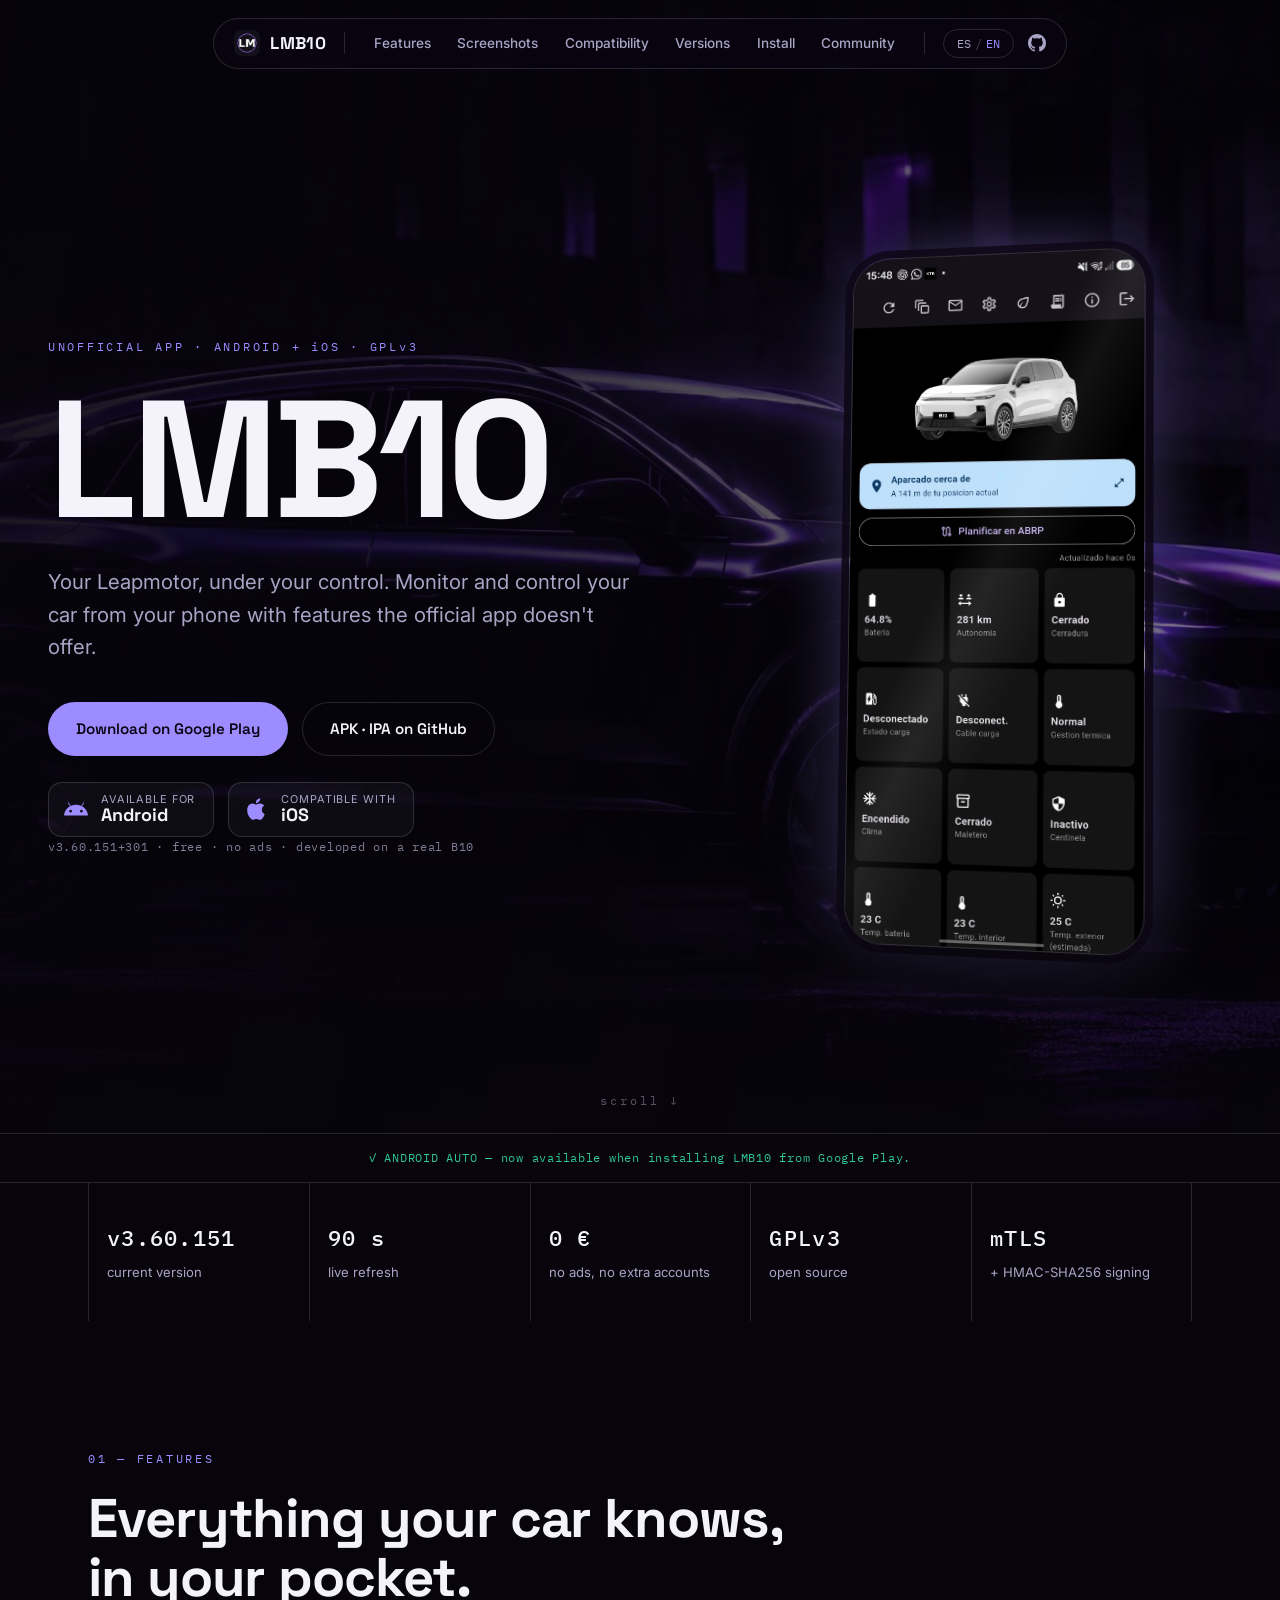
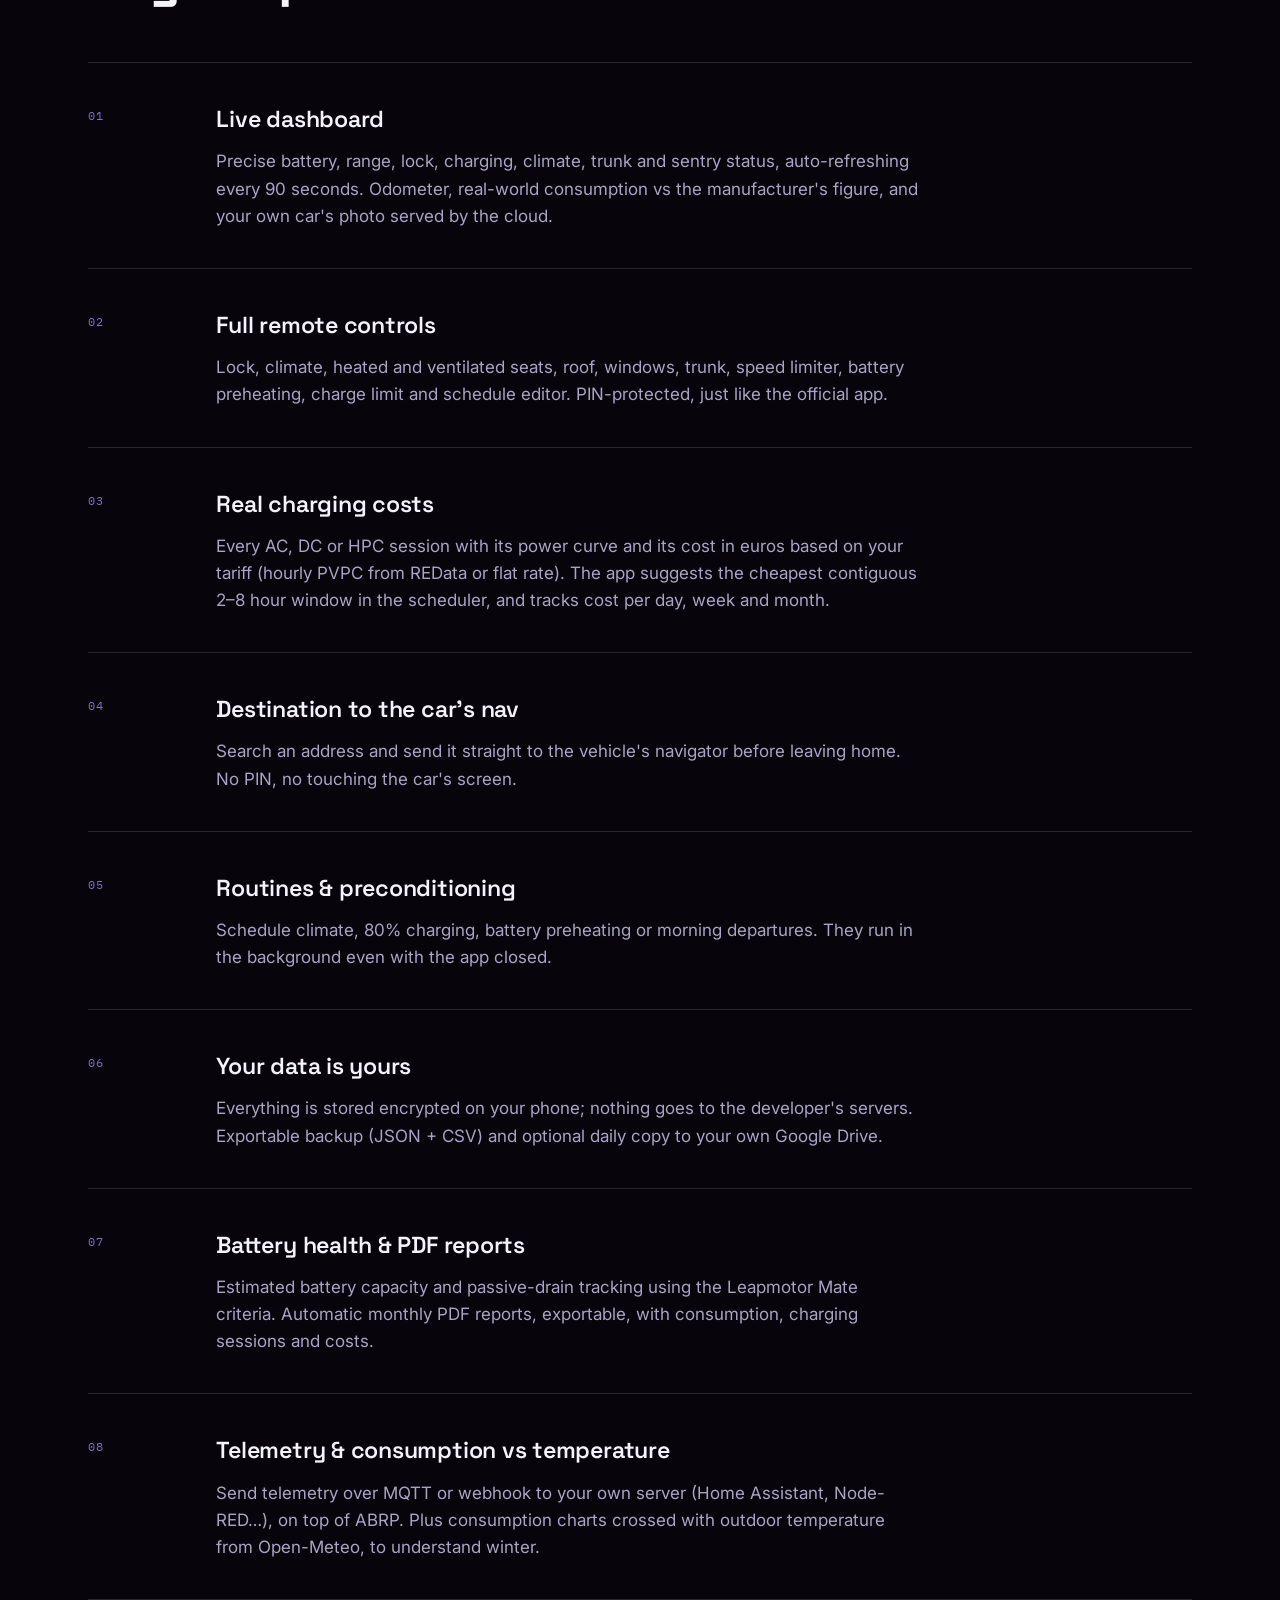
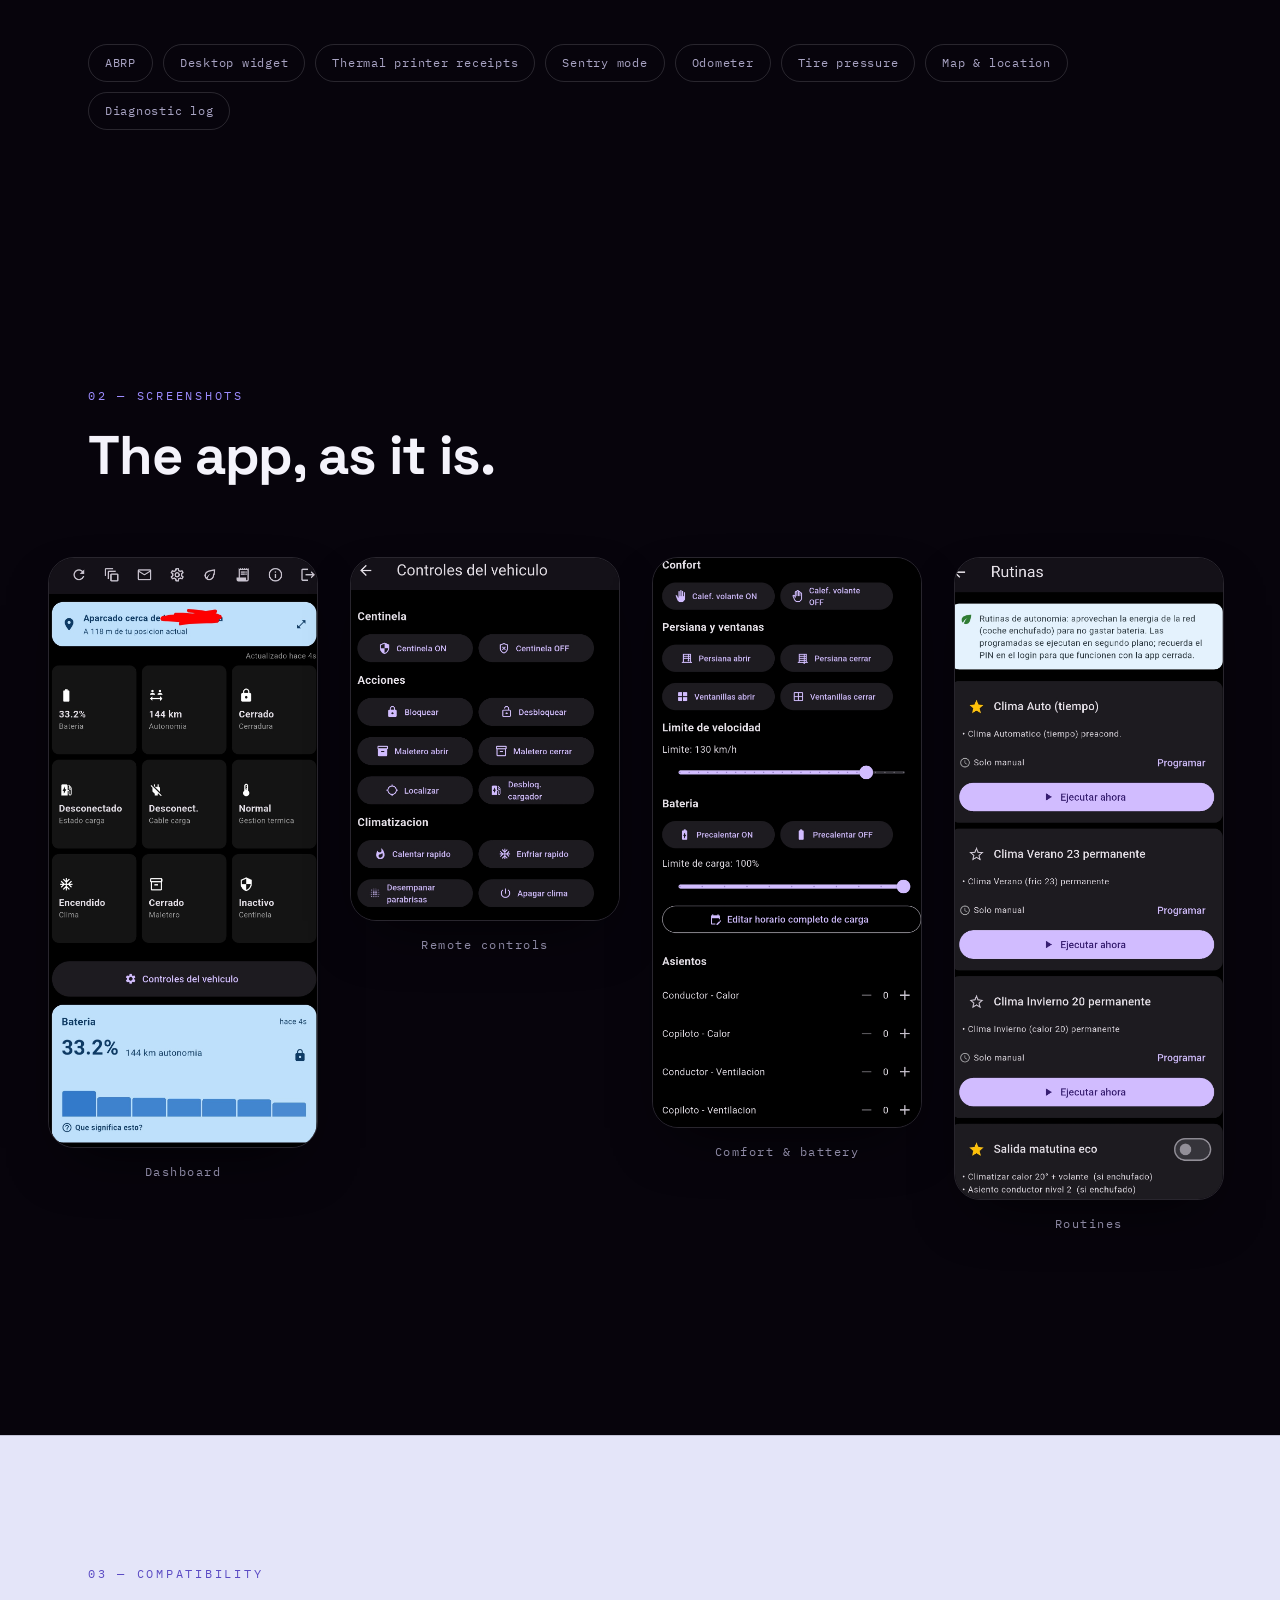
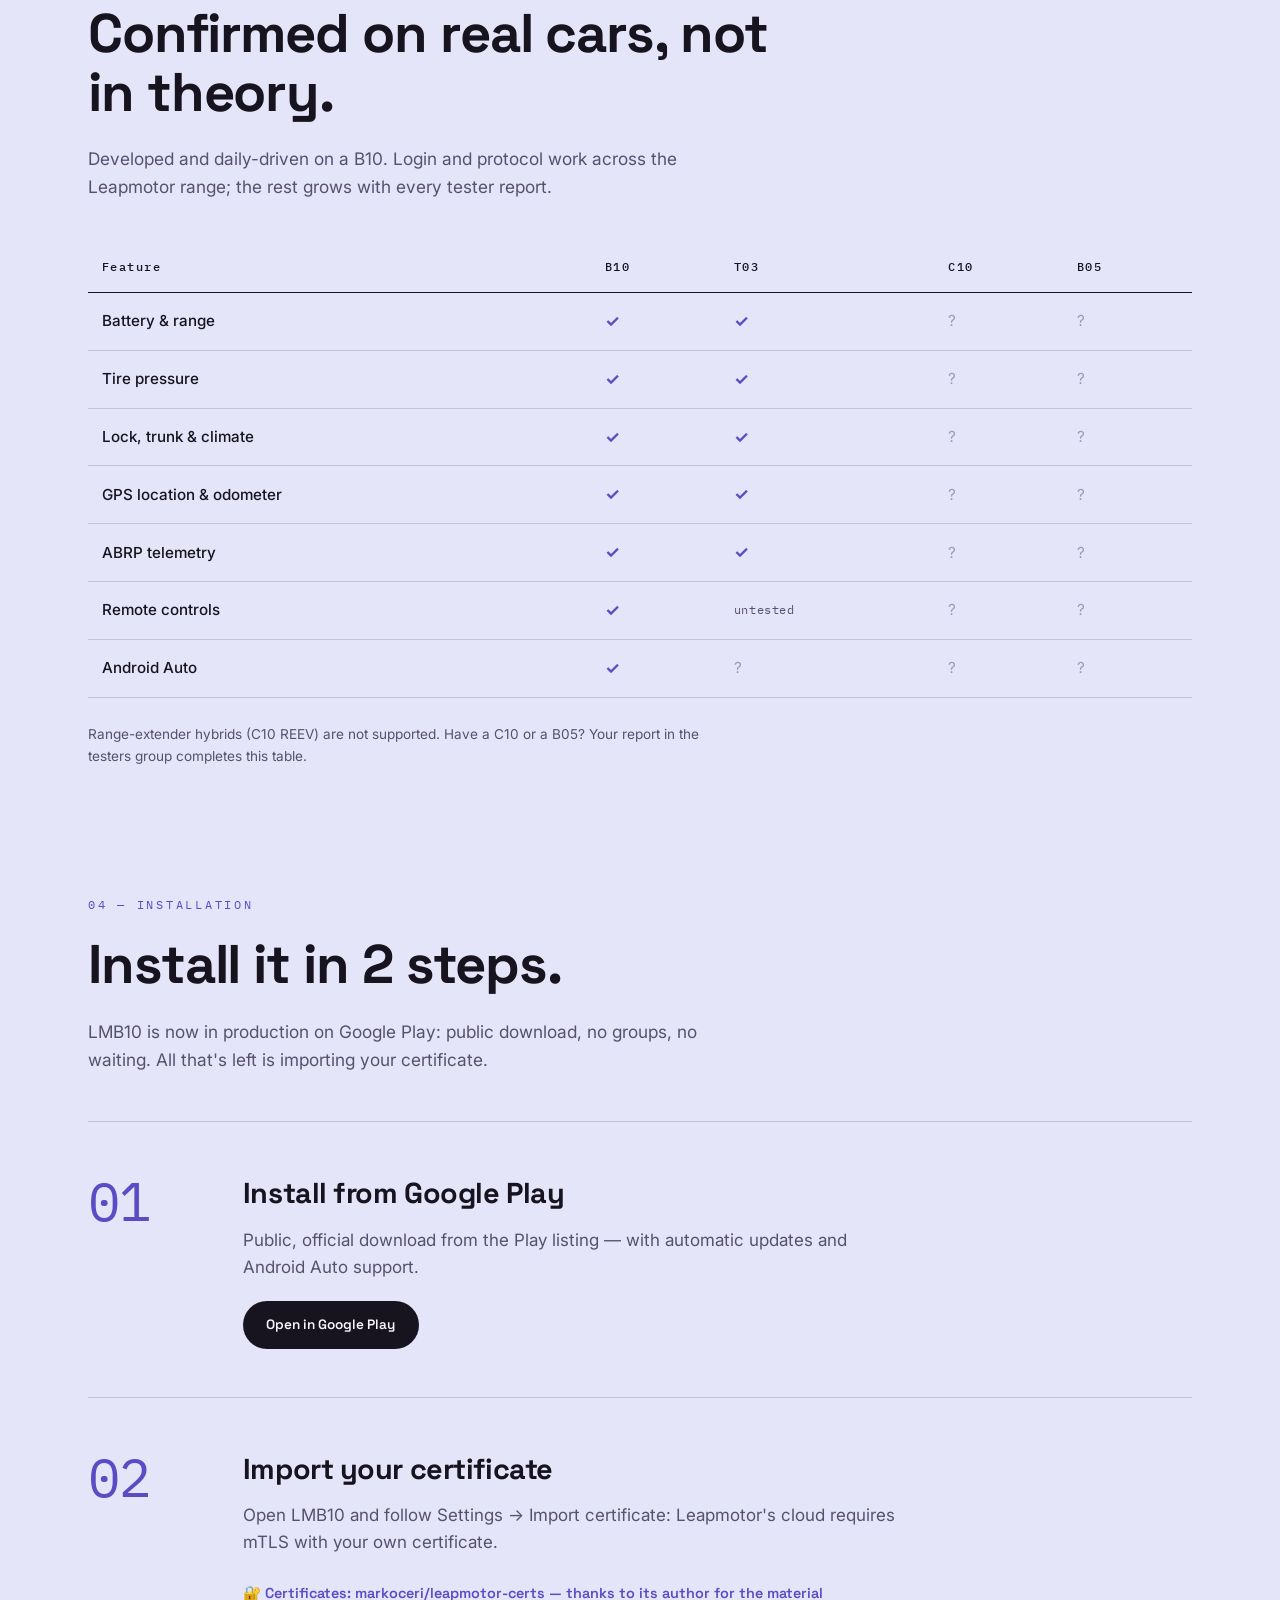
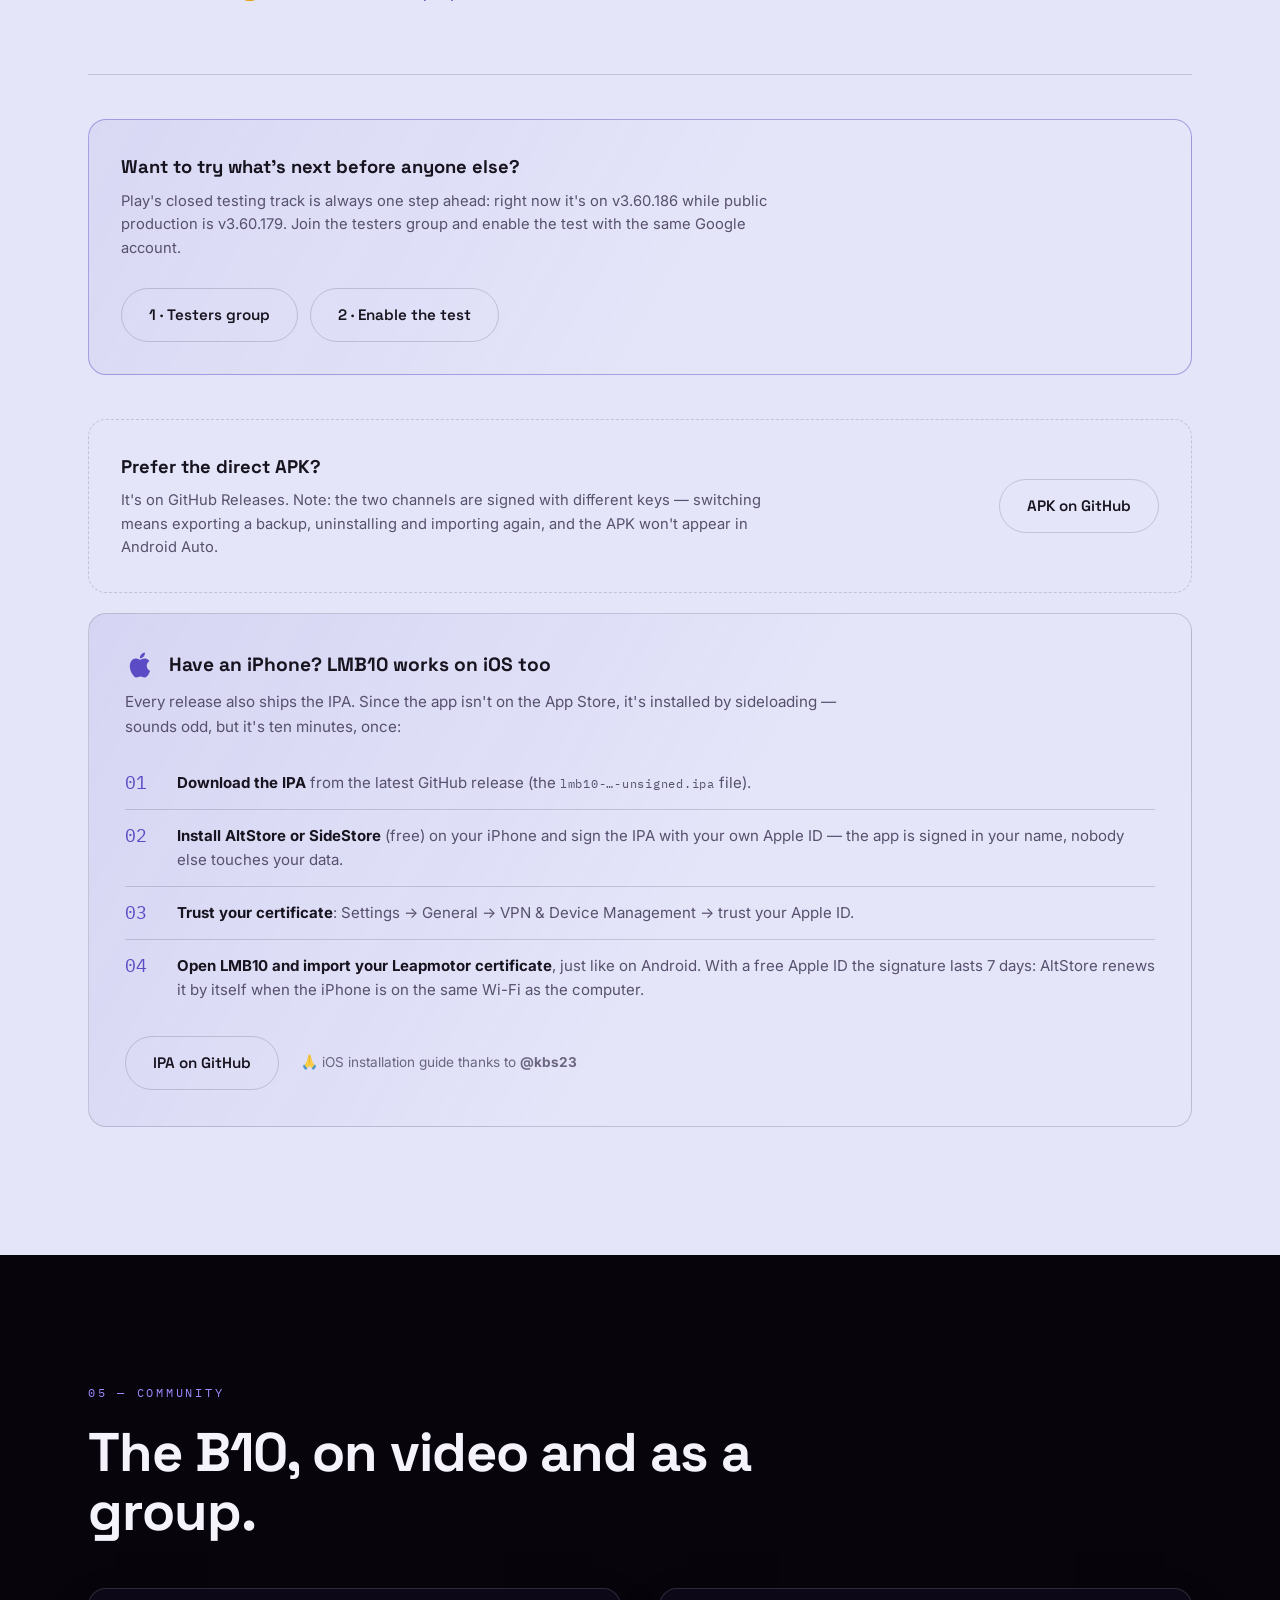
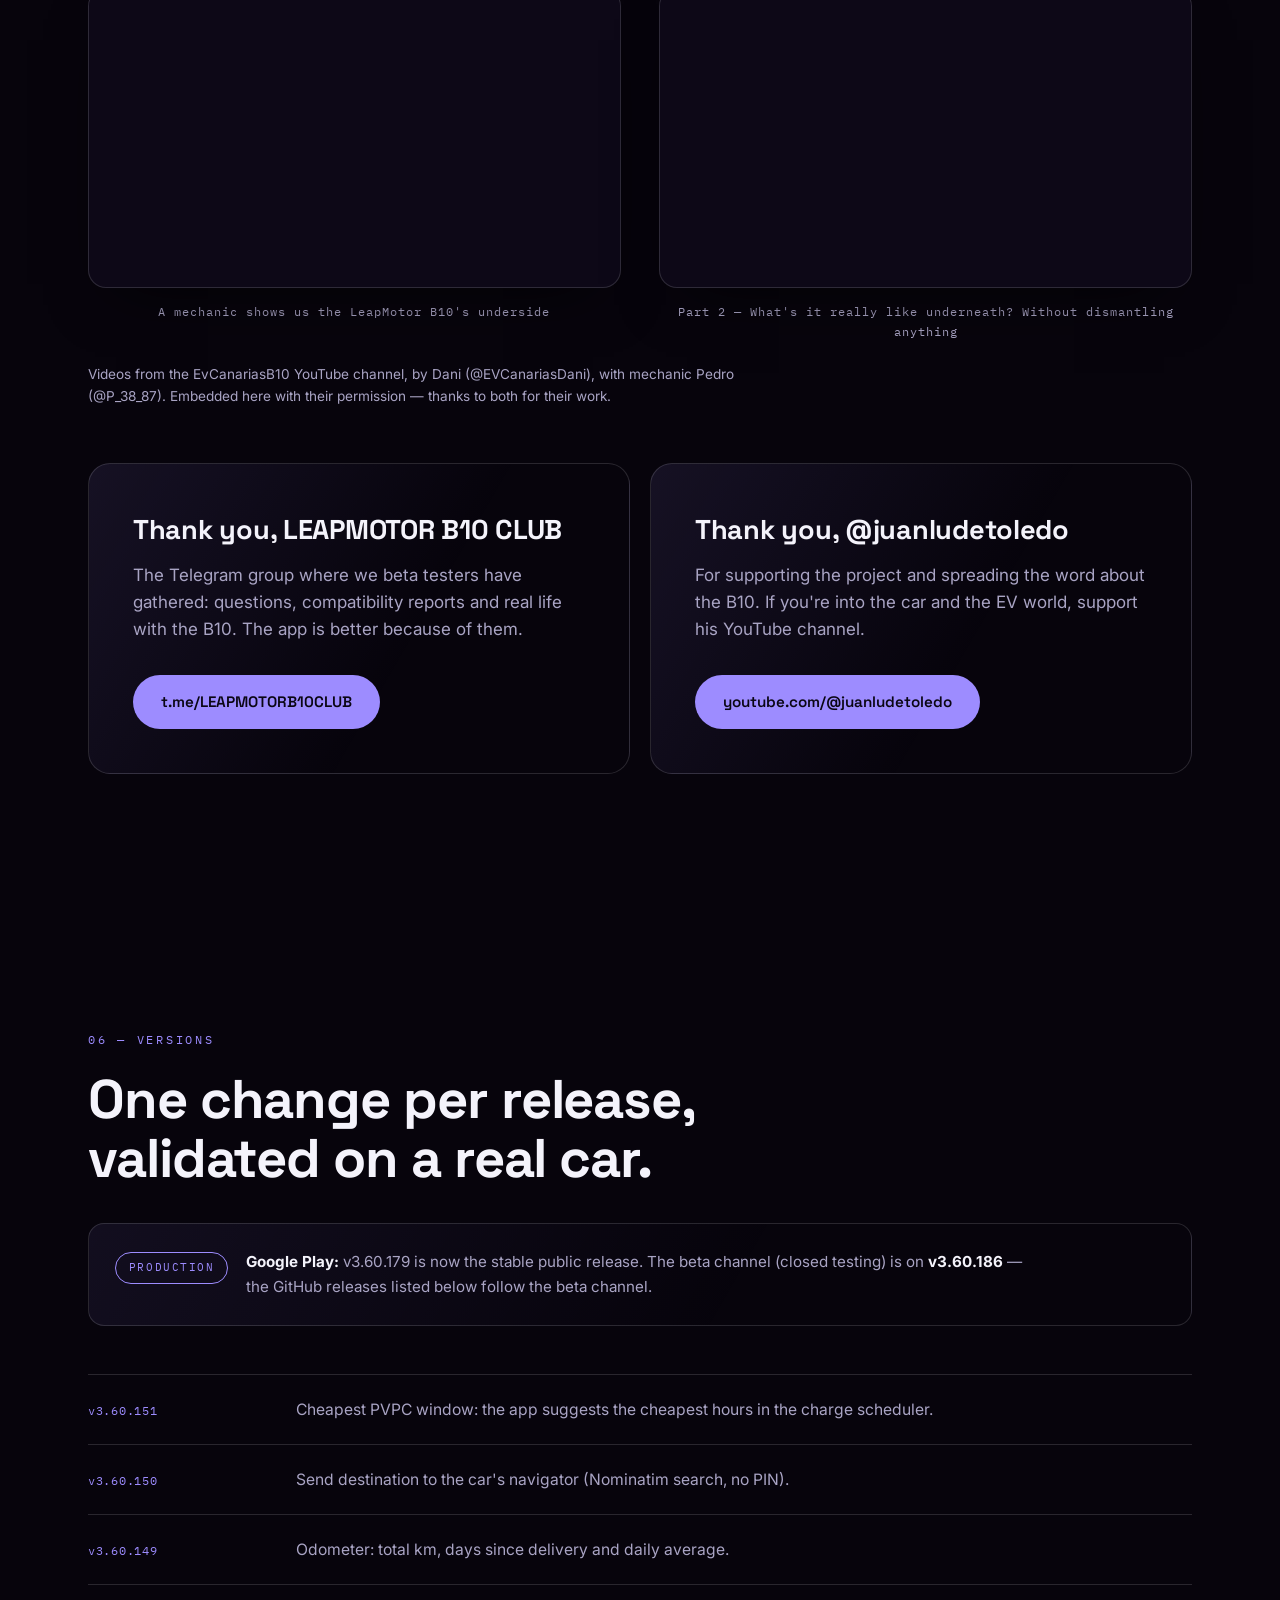
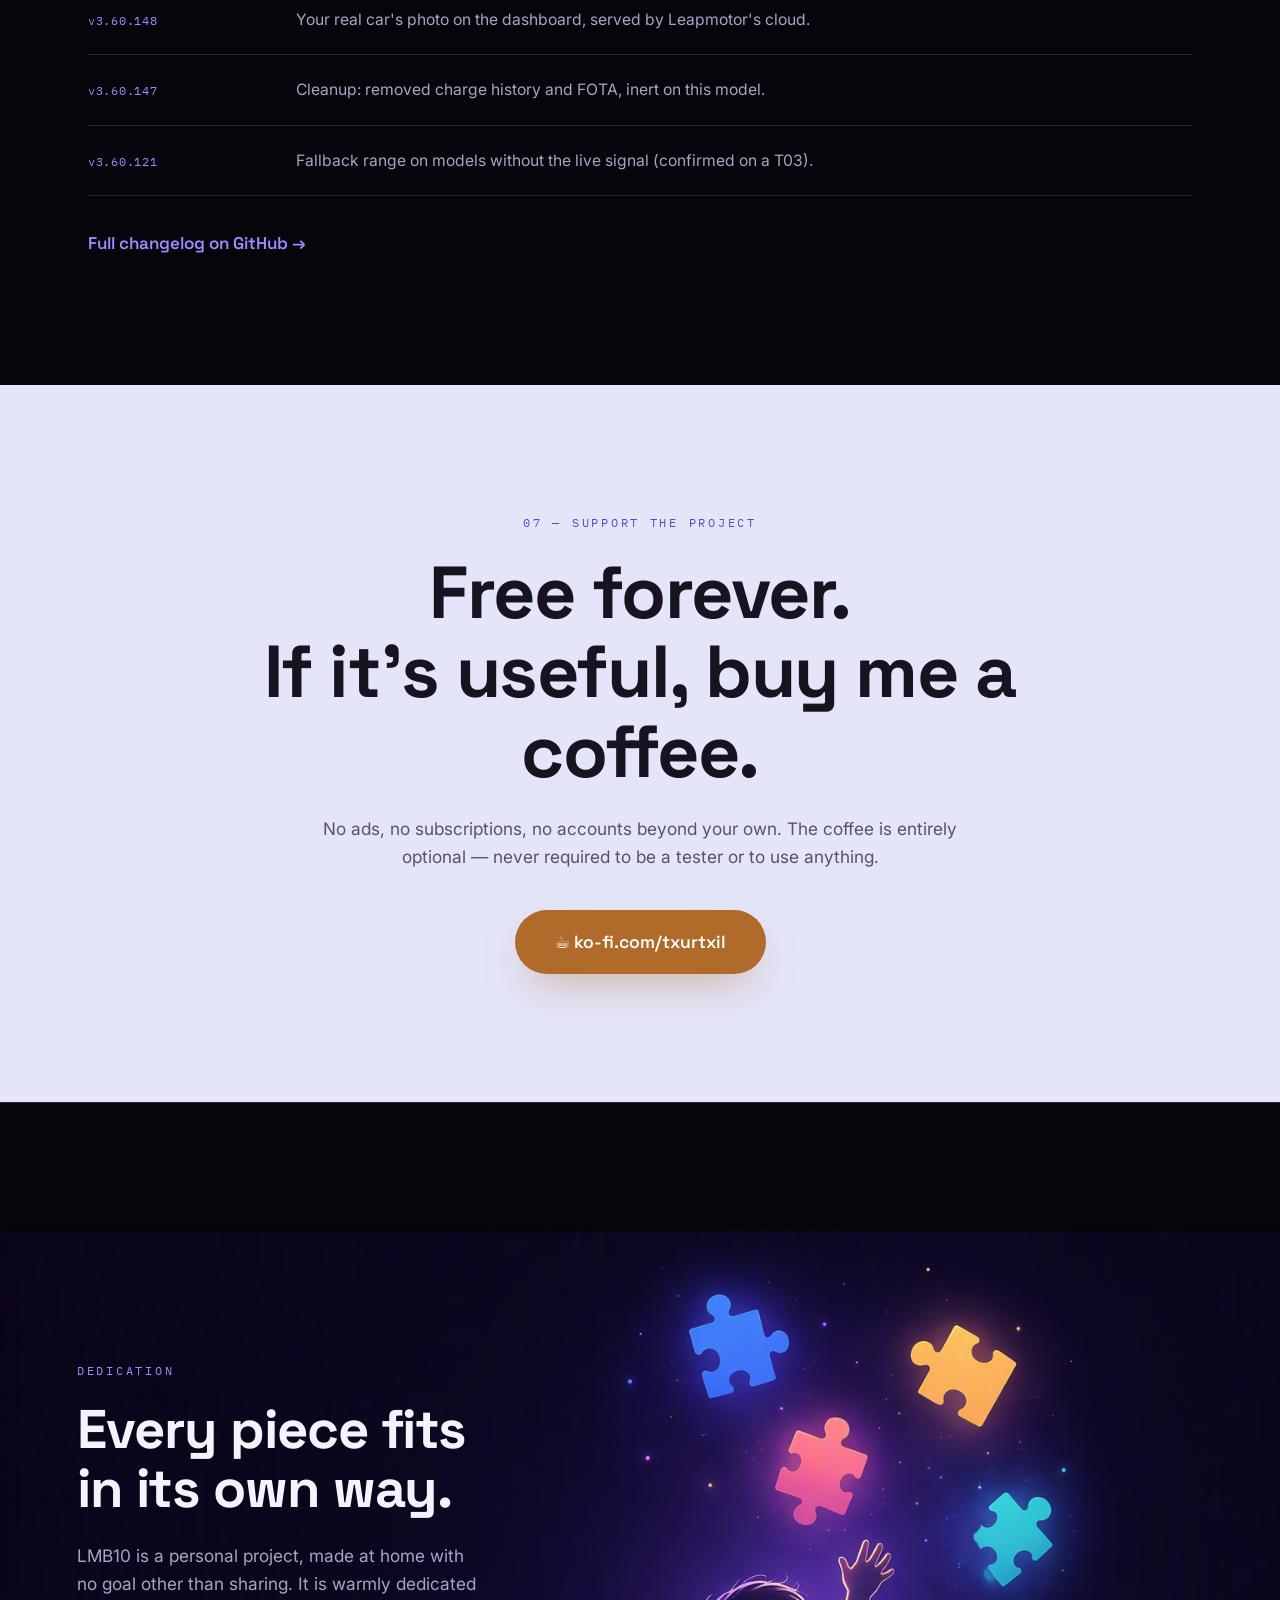
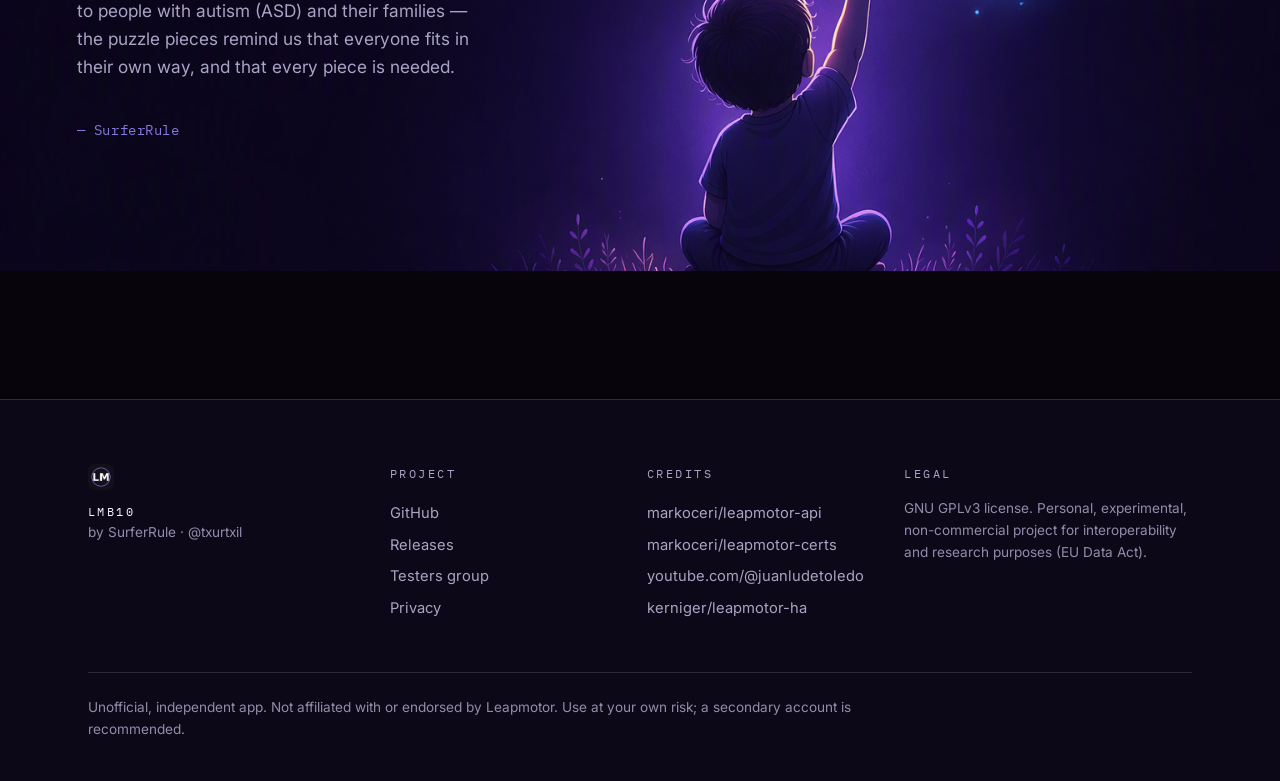
==== commit 485580f3: "docs(web): produccion en Google Play (v3.60.179), instalacion en 2 pasos, tarjeta beta v3.60.186, fu" ====
--- a/docs/index.html
+++ b/docs/index.html
@@ -56,17 +56,17 @@
   </div>
   <div class="hero-inner">
     <div class="hero-copy">
-      <p class="kicker reveal-line"><span data-i18n="hero.kicker">APP NO OFICIAL · ANDROID · GPLv3</span></p>
+      <p class="kicker reveal-line"><span data-i18n="hero.kicker">APP NO OFICIAL · ANDROID + iOS · GPLv3</span></p>
       <h1 class="hero-title" aria-label="LMB10">
         <span class="w"><span>L</span></span><span class="w"><span>M</span></span><span class="w"><span>B</span></span><span class="w"><span>1</span></span><span class="w"><span>0</span></span>
       </h1>
-      <p class="hero-sub reveal-line" data-i18n="hero.sub">Tu Leapmotor, bajo tu control. Monitoriza y controla tu coche desde Android con funciones que la app oficial no ofrece.</p>
+      <p class="hero-sub reveal-line" data-i18n="hero.sub">Tu Leapmotor, bajo tu control. Monitoriza y controla tu coche desde tu móvil con funciones que la app oficial no ofrece.</p>
       <div class="hero-ctas">
-        <a class="btn btn-primary" href="#instalar"><span data-i18n="hero.cta1">Conviértete en tester</span></a>
-        <a class="btn btn-ghost" href="https://github.com/txurtxil/LPB10/releases" target="_blank" rel="noopener"><span data-i18n="hero.cta2">Descargar APK</span></a>
+        <a class="btn btn-primary" href="https://play.google.com/store/apps/details?id=com.txurtxil.lpb10" target="_blank" rel="noopener"><span data-i18n="hero.cta1">Descargar en Google Play</span></a>
+        <a class="btn btn-ghost" href="https://github.com/txurtxil/LPB10/releases" target="_blank" rel="noopener"><span data-i18n="hero.cta2">APK · IPA en GitHub</span></a>
       </div>
       <div class="store-badges reveal-line">
-        <a class="store-badge" href="#instalar" aria-label="Android">
+        <a class="store-badge" href="https://play.google.com/store/apps/details?id=com.txurtxil.lpb10" target="_blank" rel="noopener" aria-label="Android">
           <svg viewBox="0 0 24 24" width="26" height="26" fill="currentColor" aria-hidden="true"><path d="M17.6 9.48l1.84-3.18a.38.38 0 0 0-.66-.38l-1.86 3.22a11.66 11.66 0 0 0-9.84 0L5.22 5.92a.38.38 0 0 0-.66.38L6.4 9.48A10.78 10.78 0 0 0 1 18h22a10.78 10.78 0 0 0-5.4-8.52zM7 15.25a1.25 1.25 0 1 1 1.25-1.25A1.25 1.25 0 0 1 7 15.25zm10 0a1.25 1.25 0 1 1 1.25-1.25A1.25 1.25 0 0 1 17 15.25z"/></svg>
           <span class="sb-text"><span class="sb-top" data-i18n="badge.android.top">Disponible para</span><span class="sb-bot">Android</span></span>
         </a>
@@ -88,8 +88,8 @@
 </section>
 
 <!-- ══════════ AVISO ANDROID AUTO ══════════ -->
-<div class="notice">
-  <p class="mono" data-i18n="notice">⚠ ANDROID AUTO — temporalmente desactivado por una revisión de políticas de Google Play. Volverá.</p>
+<div class="notice notice-ok">
+  <p class="mono" data-i18n="notice">✓ ANDROID AUTO — ya disponible instalando LMB10 desde Google Play.</p>
 </div>
 
 <!-- ══════════ STATS ══════════ -->
@@ -125,8 +125,8 @@
       <article class="feat reveal">
         <span class="feat-num mono">03</span>
         <div>
-          <h3 data-i18n="feat.3.t">Carga en la ventana más barata</h3>
-          <p data-i18n="feat.3.d">Precios PVPC horarios de REData integrados: la app calcula la ventana contigua más barata de 2 a 8 horas y te la sugiere en el programador de carga. También coste por día, semana y mes en euros.</p>
+          <h3 data-i18n="feat.3.t">Costes de carga reales</h3>
+          <p data-i18n="feat.3.d">Cada sesión AC, DC o HPC con su curva de potencia y su coste en euros según tu tarifa (PVPC horario REData o precio fijo). La app sugiere la ventana contigua más barata de 2 a 8 horas en el programador, y acumula coste por día, semana y mes.</p>
         </div>
       </article>
       <article class="feat reveal">
@@ -148,6 +148,20 @@
         <div>
           <h3 data-i18n="feat.6.t">Tus datos son tuyos</h3>
           <p data-i18n="feat.6.d">Todo se guarda cifrado en tu teléfono; nada va a servidores del desarrollador. Copia de seguridad exportable (JSON + CSV) y copia diaria opcional en tu propio Google Drive.</p>
+        </div>
+      </article>
+      <article class="feat reveal">
+        <span class="feat-num mono">07</span>
+        <div>
+          <h3 data-i18n="feat.7.t">Salud de batería e informes PDF</h3>
+          <p data-i18n="feat.7.d">Capacidad estimada de la batería y control de la descarga pasiva con los criterios de Leapmotor Mate. Informes mensuales automáticos en PDF, exportables, con consumos, cargas y costes.</p>
+        </div>
+      </article>
+      <article class="feat reveal">
+        <span class="feat-num mono">08</span>
+        <div>
+          <h3 data-i18n="feat.8.t">Telemetría y consumo vs temperatura</h3>
+          <p data-i18n="feat.8.d">Envío de telemetría por MQTT o webhook a tu propio servidor (Home Assistant, Node-RED…), además de ABRP. Y gráficas de consumo cruzadas con la temperatura exterior de Open-Meteo para entender el invierno.</p>
         </div>
       </article>
     </div>
@@ -201,7 +215,7 @@
           <tr><td data-i18n="c.4">Ubicación GPS y odómetro</td><td class="ok">✓</td><td class="ok">✓</td><td class="unk">?</td><td class="unk">?</td></tr>
           <tr><td data-i18n="c.5">Telemetría ABRP</td><td class="ok">✓</td><td class="ok">✓</td><td class="unk">?</td><td class="unk">?</td></tr>
           <tr><td data-i18n="c.6">Controles remotos</td><td class="ok">✓</td><td class="warn" data-i18n="c.untested">sin probar</td><td class="unk">?</td><td class="unk">?</td></tr>
-          <tr><td>Android Auto</td><td class="pause">⏸</td><td class="unk">?</td><td class="unk">?</td><td class="unk">?</td></tr>
+          <tr><td>Android Auto</td><td class="ok">✓</td><td class="unk">?</td><td class="unk">?</td><td class="unk">?</td></tr>
         </tbody>
       </table>
     </div>
@@ -213,33 +227,36 @@
 <section class="install section-light" id="instalar">
   <div class="wrap">
     <p class="label mono reveal" data-i18n="inst.label">04 — INSTALACIÓN</p>
-    <h2 class="h2 reveal" data-i18n="inst.title">Tester en 3 pasos.</h2>
-    <p class="lead reveal" data-i18n="inst.lead">Si alguien te ha mandado el enlace, esto es todo lo que necesitas. Un minuto, sin aprobación.</p>
+    <h2 class="h2 reveal" data-i18n="inst.title">Instálala en 2 pasos.</h2>
+    <p class="lead reveal" data-i18n="inst.lead">LMB10 ya está en producción en Google Play: descarga pública, sin grupos ni esperas. Solo queda importar tu certificado.</p>
 
     <div class="stepper">
       <div class="step reveal">
         <span class="step-num mono">01</span>
         <div class="step-body">
-          <h3 data-i18n="inst.s1.t">Únete al grupo de testers</h3>
-          <p data-i18n="inst.s1.d">Un clic, sin aprobación. El grupo es además el canal de dudas, fallos y sugerencias.</p>
-          <a class="btn btn-dark" href="https://groups.google.com/g/lmb10-testers" target="_blank" rel="noopener"><span data-i18n="inst.s1.cta">groups.google.com/g/lmb10-testers</span></a>
+          <h3 data-i18n="inst.s1.t">Instala desde Google Play</h3>
+          <p data-i18n="inst.s1.d">Descarga pública y oficial desde la ficha de Play — con actualizaciones automáticas y soporte de Android Auto.</p>
+          <a class="btn btn-dark" href="https://play.google.com/store/apps/details?id=com.txurtxil.lpb10" target="_blank" rel="noopener"><span data-i18n="inst.s1.cta">Abrir en Google Play</span></a>
         </div>
       </div>
       <div class="step reveal">
         <span class="step-num mono">02</span>
         <div class="step-body">
-          <h3 data-i18n="inst.s2.t">Activa la prueba en Google Play</h3>
-          <p data-i18n="inst.s2.d">Con la misma cuenta de Google, pulsa «Convertirte en tester».</p>
-          <a class="btn btn-dark" href="https://play.google.com/apps/testing/com.txurtxil.lpb10" target="_blank" rel="noopener"><span data-i18n="inst.s2.cta">play.google.com · Convertirte en tester</span></a>
-        </div>
-      </div>
-      <div class="step reveal">
-        <span class="step-num mono">03</span>
-        <div class="step-body">
-          <h3 data-i18n="inst.s3.t">Instala e importa tu certificado</h3>
-          <p data-i18n="inst.s3.d">Instala LMB10 desde Play (puede tardar unos minutos en aparecer) y sigue Ajustes → Importar certificado: la nube de Leapmotor exige mTLS con tu propio certificado.</p>
-          <p class="step-cert"><a class="text-link cert-link" href="https://github.com/markoceri/leapmotor-certs" target="_blank" rel="noopener" data-i18n="inst.s3.cert">🔐 Certificados: markoceri/leapmotor-certs — gracias a su autor por el material</a></p>
-        </div>
+          <h3 data-i18n="inst.s2.t">Importa tu certificado</h3>
+          <p data-i18n="inst.s2.d">Abre LMB10 y sigue Ajustes → Importar certificado: la nube de Leapmotor exige mTLS con tu propio certificado.</p>
+          <p class="step-cert"><a class="text-link cert-link" href="https://github.com/markoceri/leapmotor-certs" target="_blank" rel="noopener" data-i18n="inst.s2.cert">🔐 Certificados: markoceri/leapmotor-certs — gracias a su autor por el material</a></p>
+        </div>
+      </div>
+    </div>
+
+    <div class="alt-channel beta-channel reveal">
+      <div>
+        <h4 data-i18n="inst.beta.t">¿Quieres probar lo próximo antes que nadie?</h4>
+        <p data-i18n="inst.beta.d">La prueba cerrada de Play va siempre un paso por delante: ahora mismo está en la v3.60.186 mientras la producción pública es la v3.60.179. Únete al grupo de testers y activa la prueba con la misma cuenta de Google.</p>
+      </div>
+      <div class="beta-ctas">
+        <a class="btn btn-outline" href="https://groups.google.com/g/lmb10-testers" target="_blank" rel="noopener"><span data-i18n="inst.beta.cta1">1 · Grupo de testers</span></a>
+        <a class="btn btn-outline" href="https://play.google.com/apps/testing/com.txurtxil.lpb10" target="_blank" rel="noopener"><span data-i18n="inst.beta.cta2">2 · Activar la prueba</span></a>
       </div>
     </div>
 
@@ -317,6 +334,10 @@
   <div class="wrap">
     <p class="label mono reveal" data-i18n="ver.label">06 — VERSIONES</p>
     <h2 class="h2 reveal" data-i18n="ver.title">Un cambio por release, validado en coche real.</h2>
+    <div class="channel-note reveal">
+      <span class="channel-tag mono" data-i18n="ver.prod.tag">PRODUCCIÓN</span>
+      <p data-i18n="ver.prod.d"><b>Google Play:</b> v3.60.179 ya es la versión pública estable. El canal beta (prueba cerrada) va por la <b>v3.60.186</b> — aquí abajo se listan las releases de GitHub, que siguen el canal beta.</p>
+    </div>
     <div class="timeline" id="timeline">
       <p class="mono tl-loading" id="tlLoading" data-i18n="ver.loading">Cargando releases desde GitHub…</p>
       <div class="tl-row reveal"><span class="mono tl-v">v3.60.151</span><p data-i18n="ver.151">Ventana barata PVPC: la app sugiere las horas más baratas en el programador de carga.</p></div>
--- a/docs/styles.css
+++ b/docs/styles.css
@@ -313,6 +313,7 @@
   .tl-row{grid-template-columns:1fr;gap:4px}
   .foot-grid{grid-template-columns:1fr}
   .hero-ctas .btn{width:100%}
+  .beta-ctas{width:100%;flex-direction:column;align-items:stretch}
 }
 
 /* ═══════════════ REDUCED MOTION ═══════════════ */
@@ -375,3 +376,23 @@
   .tea-inner{background-position:70% center}
   .tea-text{max-width:100%;background:linear-gradient(180deg,rgba(7,4,12,.85),rgba(7,4,12,.6) 65%,rgba(7,4,12,.15))}
 }
+
+/* ═══ Aviso OK (Android Auto) ═══ */
+.notice-ok .mono{color:#34d399;opacity:.95}
+
+/* ═══ Tarjeta beta (instalación) ═══ */
+.beta-channel{border-style:solid;border-color:rgba(91,75,196,.45);background:linear-gradient(120deg,rgba(91,75,196,.08),transparent 55%)}
+.beta-ctas{display:flex;gap:12px;flex-wrap:wrap;flex-shrink:0}
+
+/* ═══ Nota de canal (versiones) ═══ */
+.channel-note{
+  margin-top:36px;border:1px solid var(--line-d);border-radius:16px;
+  padding:clamp(18px,2.4vw,26px);display:flex;gap:18px;align-items:flex-start;flex-wrap:wrap;
+  background:linear-gradient(120deg,rgba(157,140,255,.08),transparent 60%);
+}
+.channel-tag{
+  flex-shrink:0;font-size:.7rem;letter-spacing:.14em;color:var(--violet);
+  border:1px solid var(--violet);border-radius:999px;padding:.35rem .8rem;margin-top:2px;
+}
+.channel-note p{color:var(--txt-d2);font-size:.95rem;max-width:78ch;flex:1;min-width:260px}
+.channel-note b{color:var(--txt-d)}
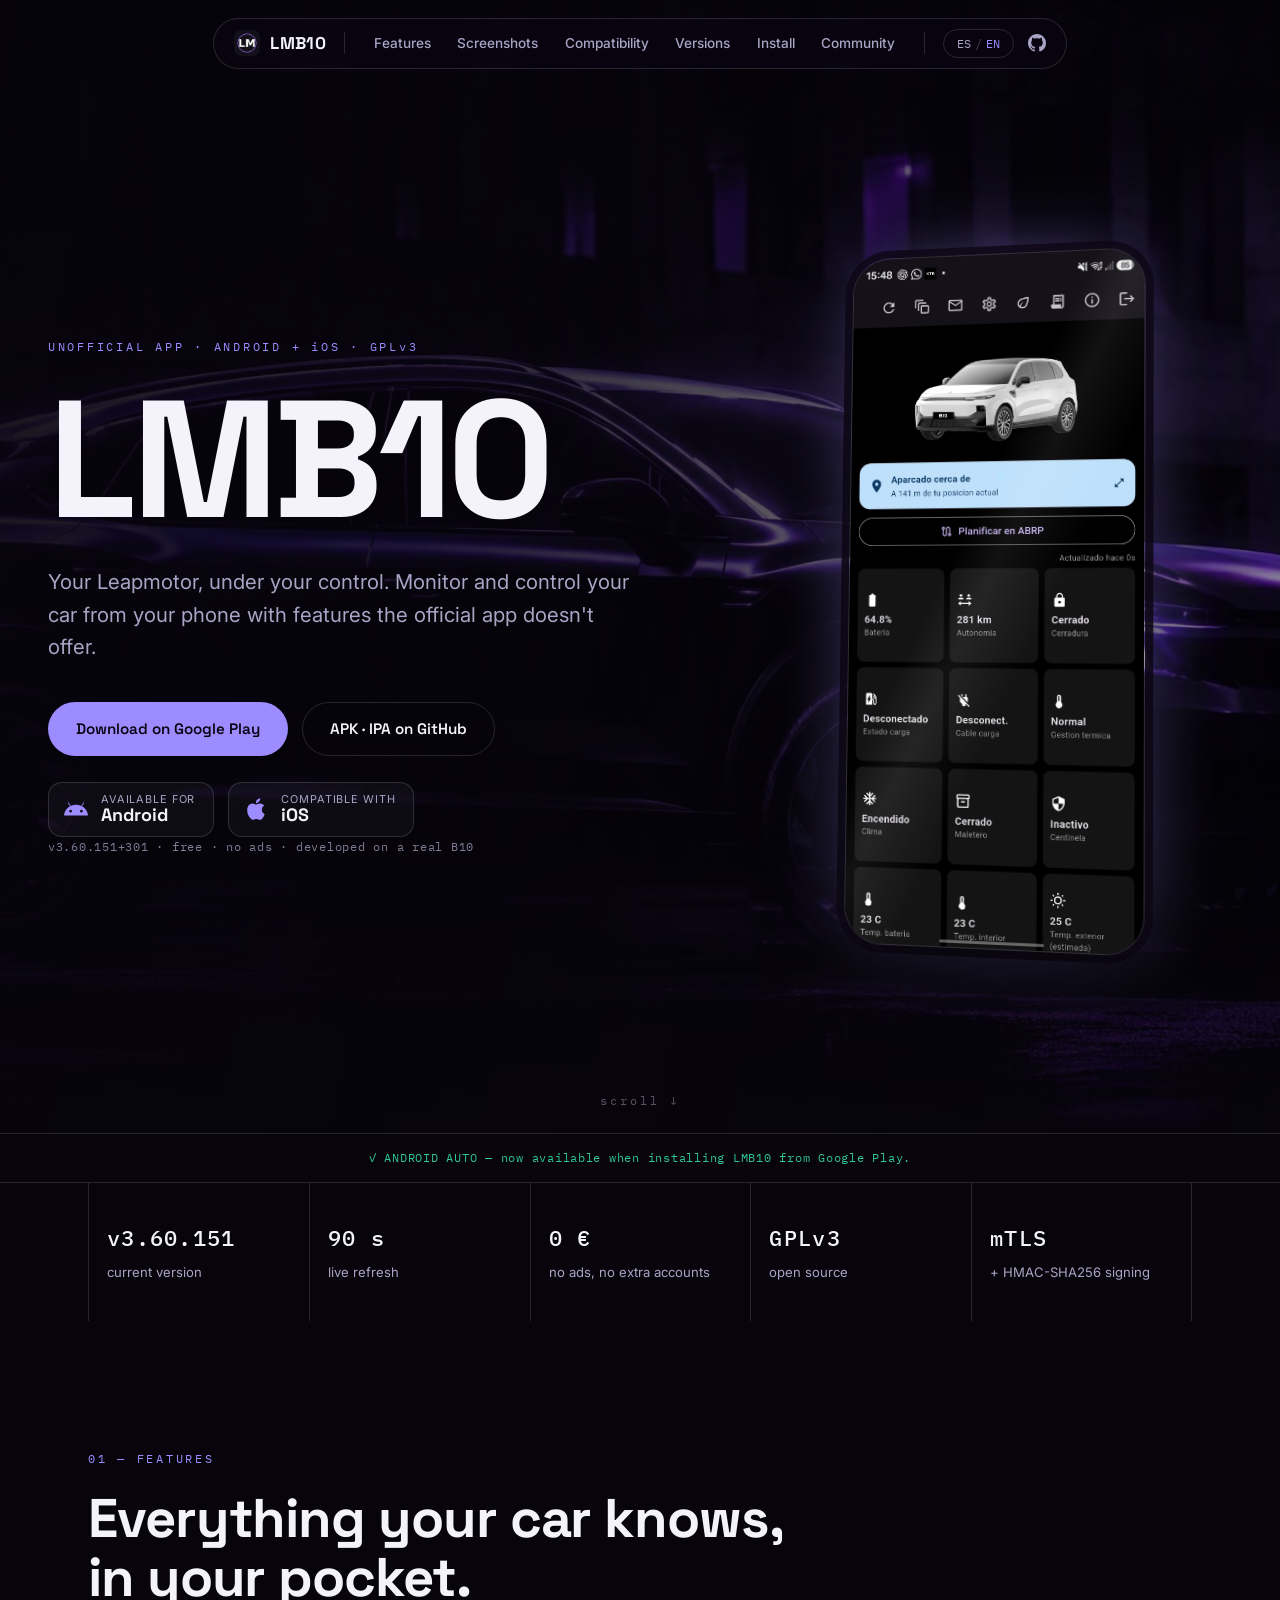
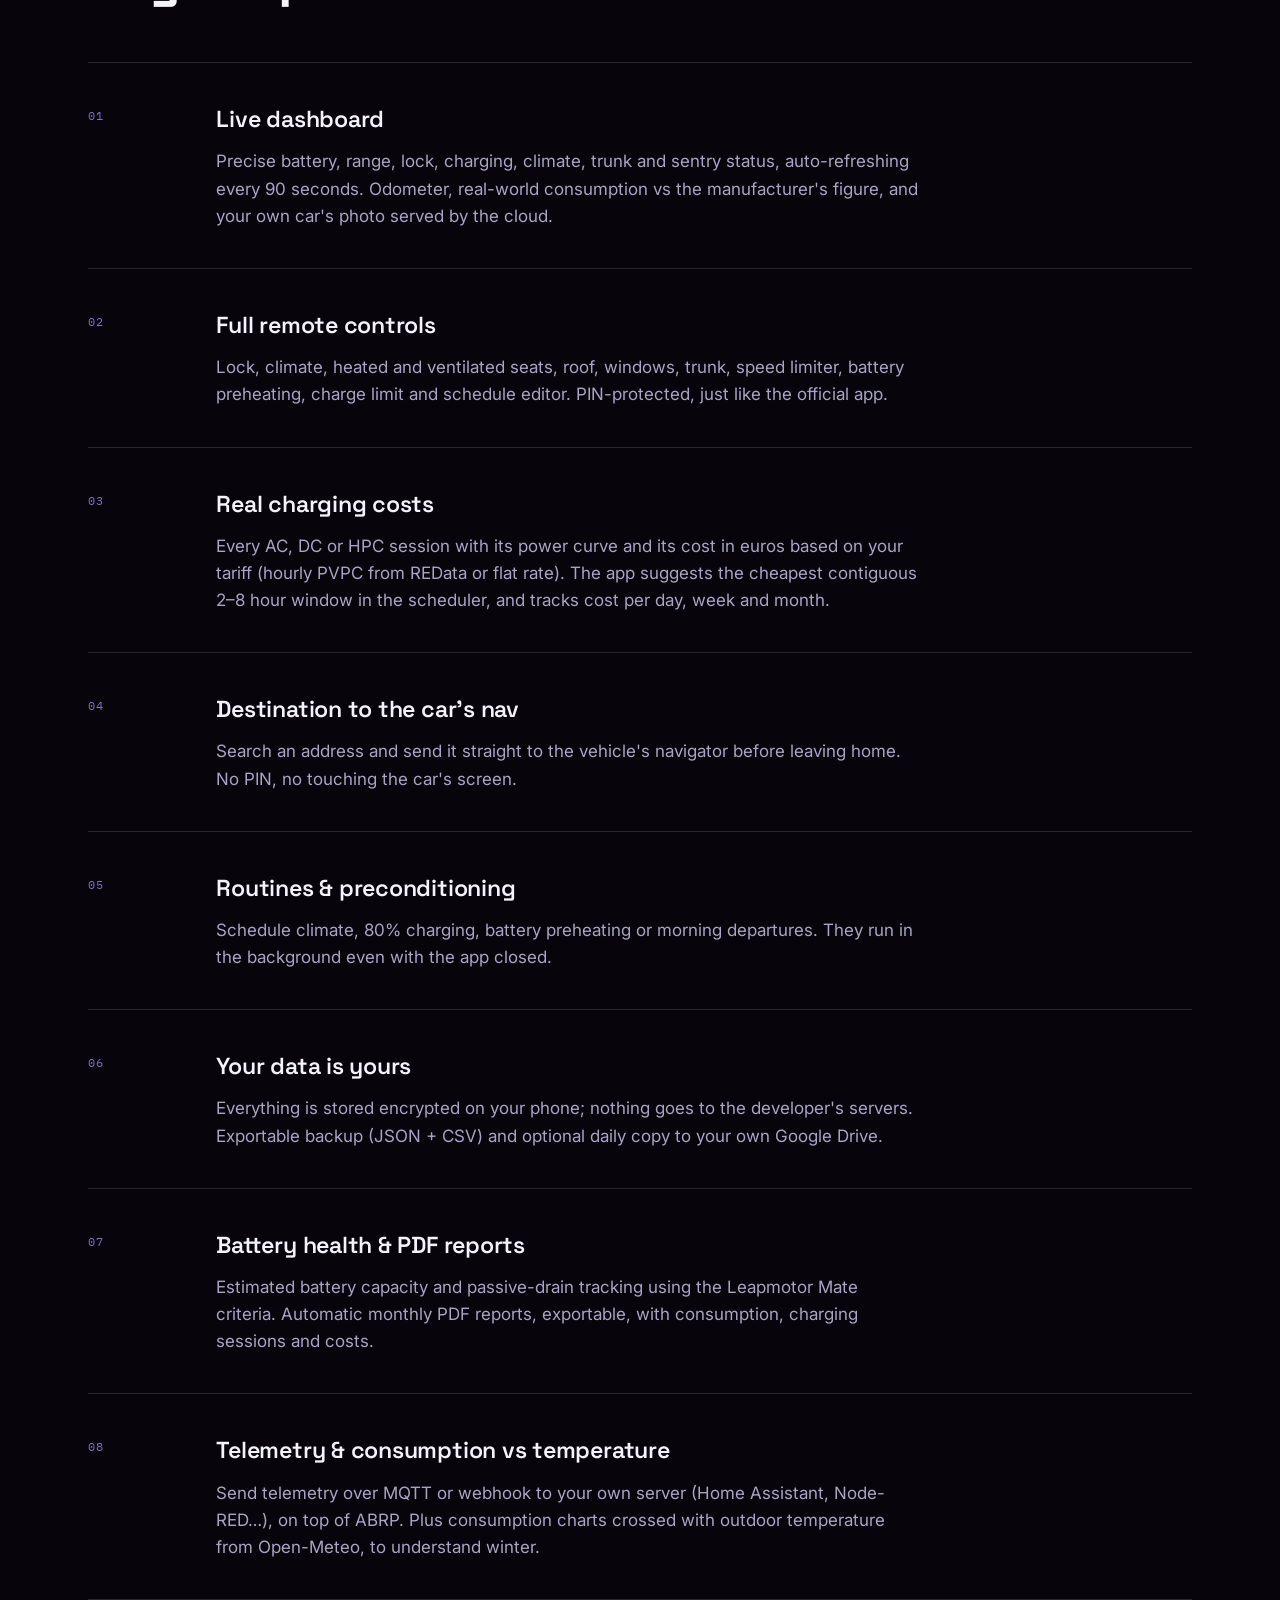
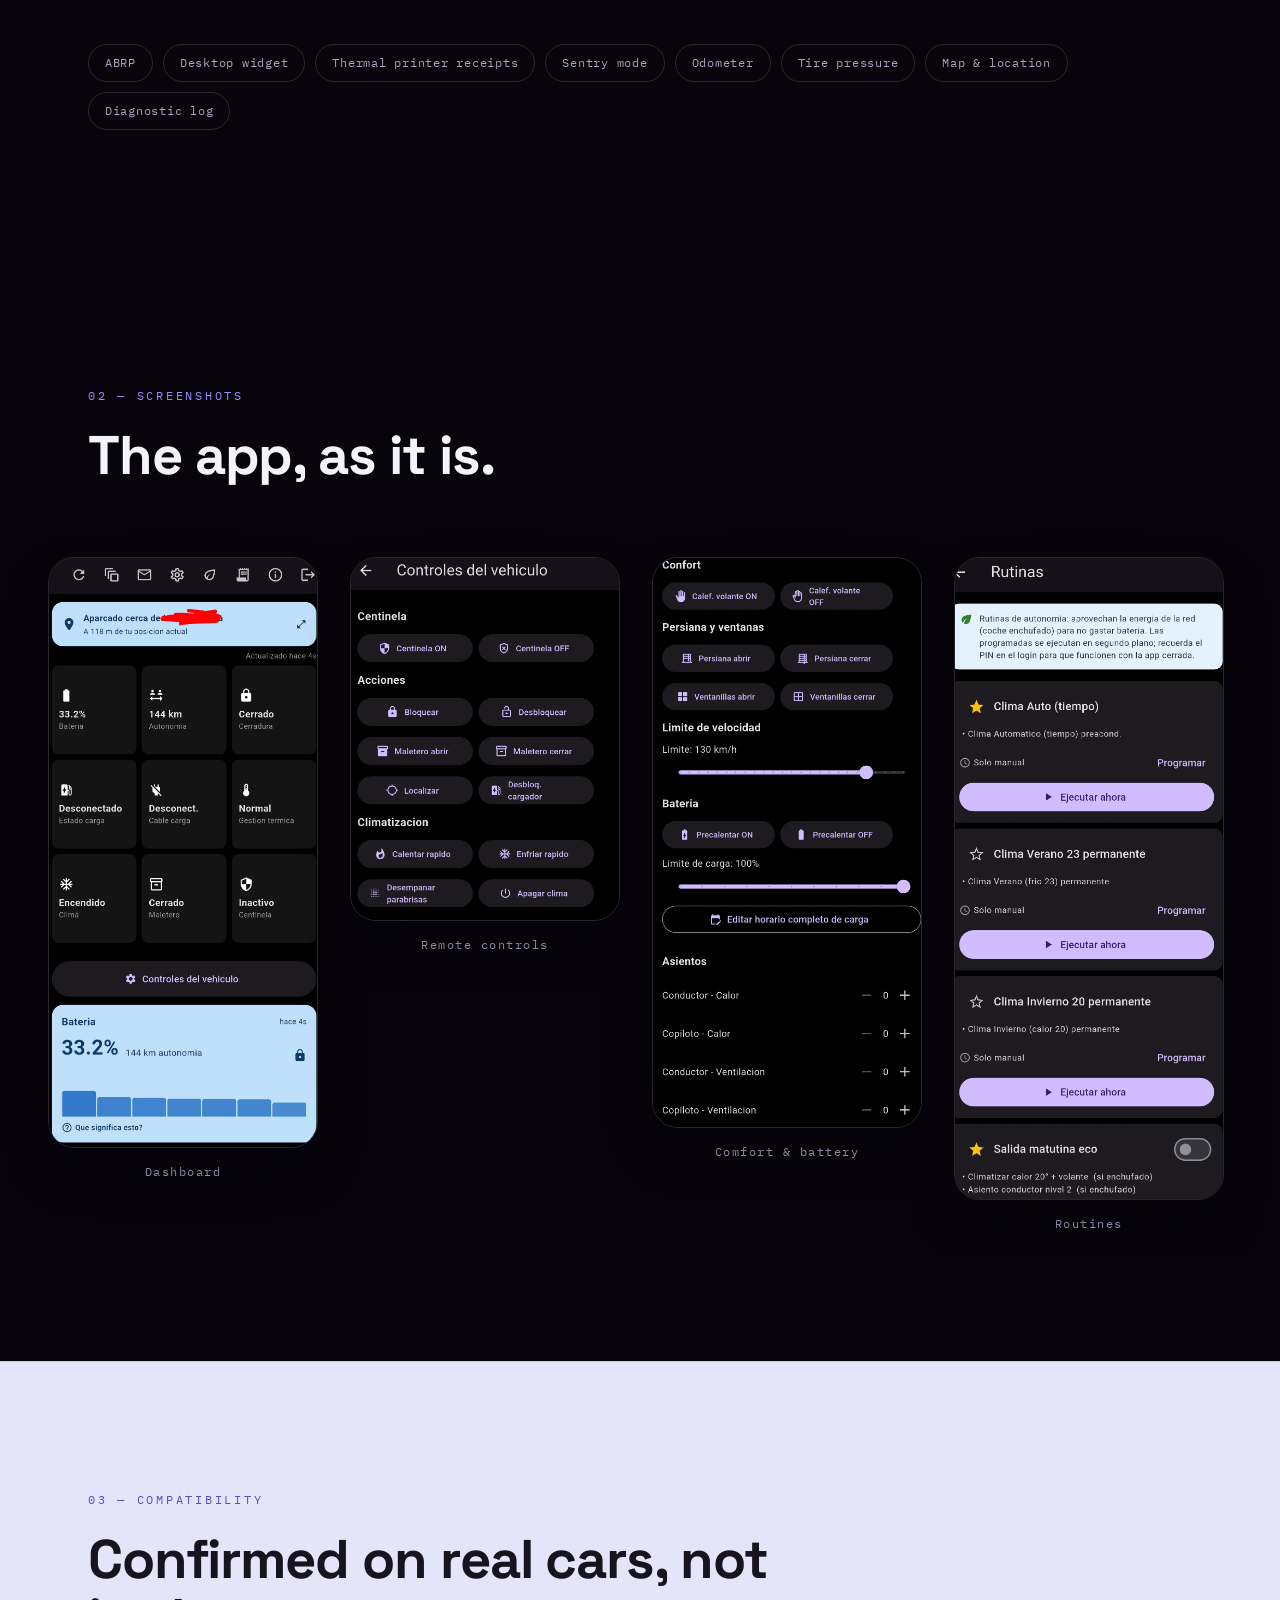
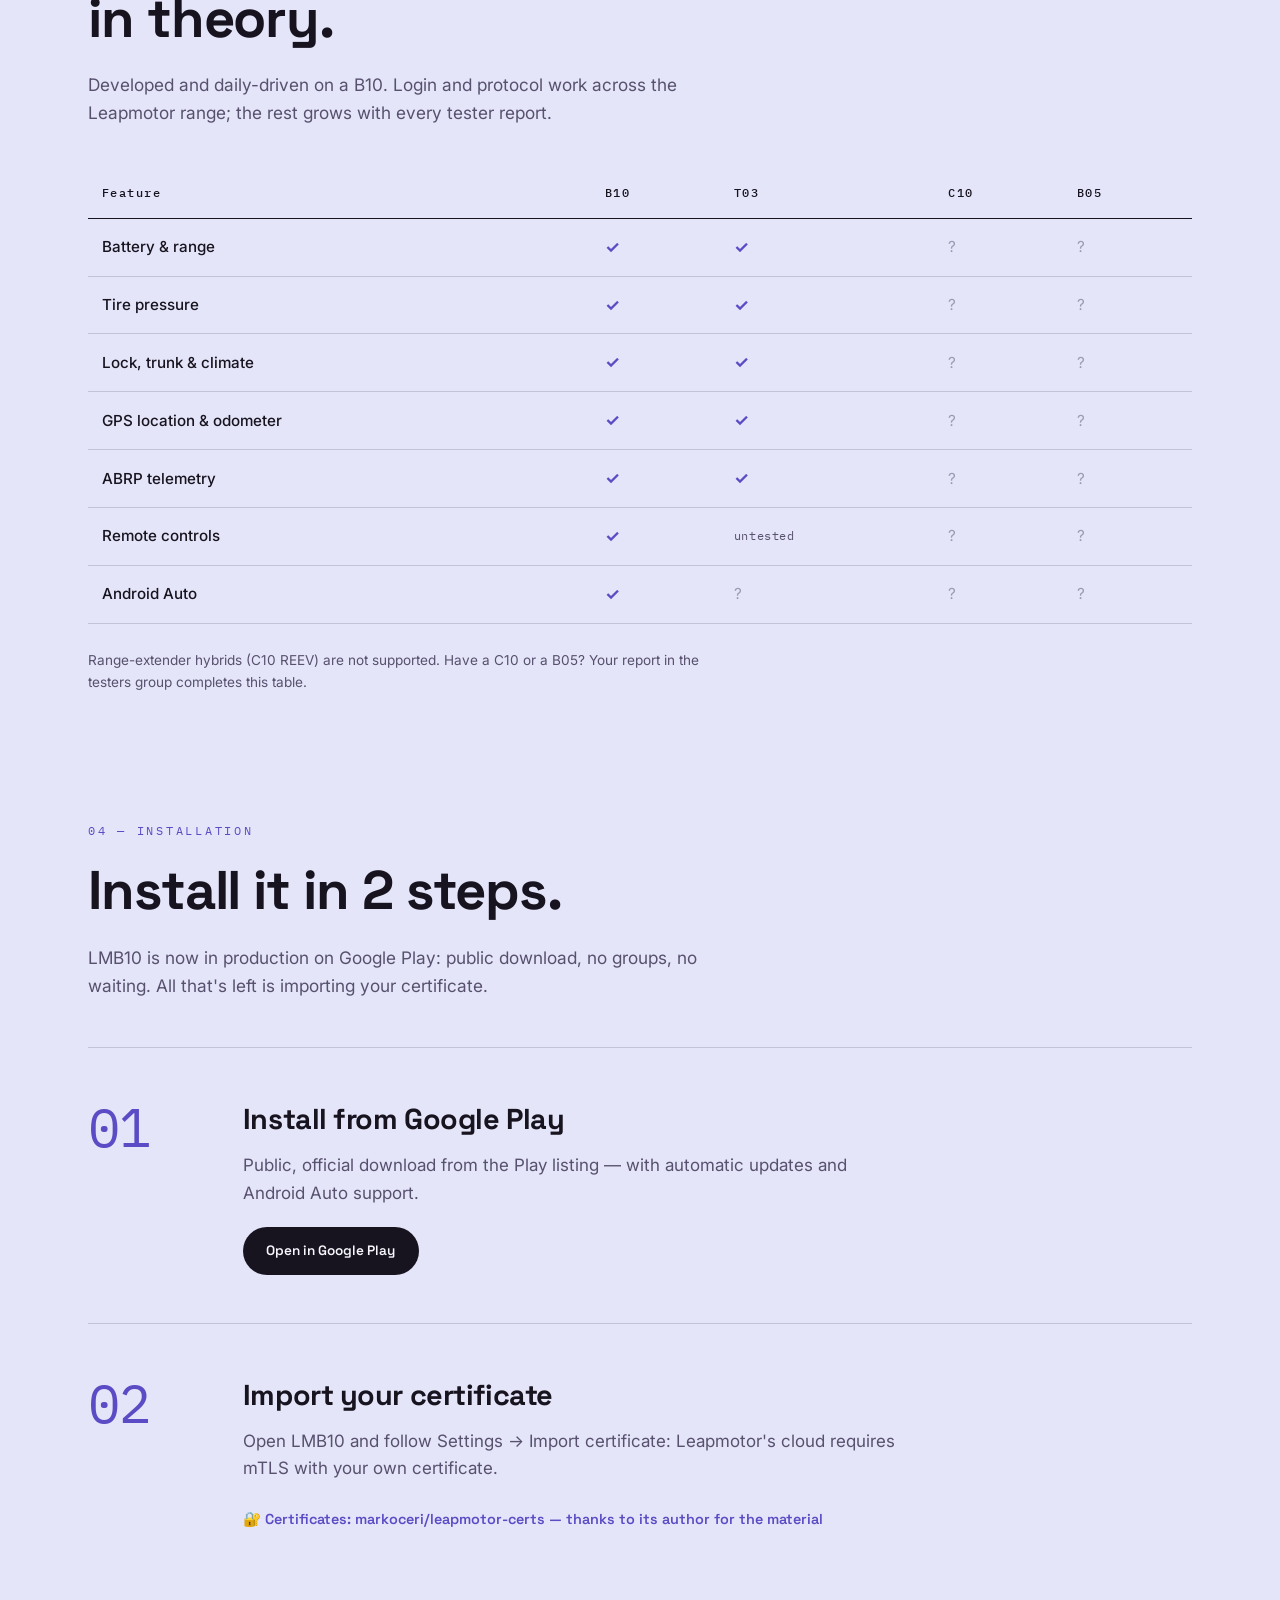
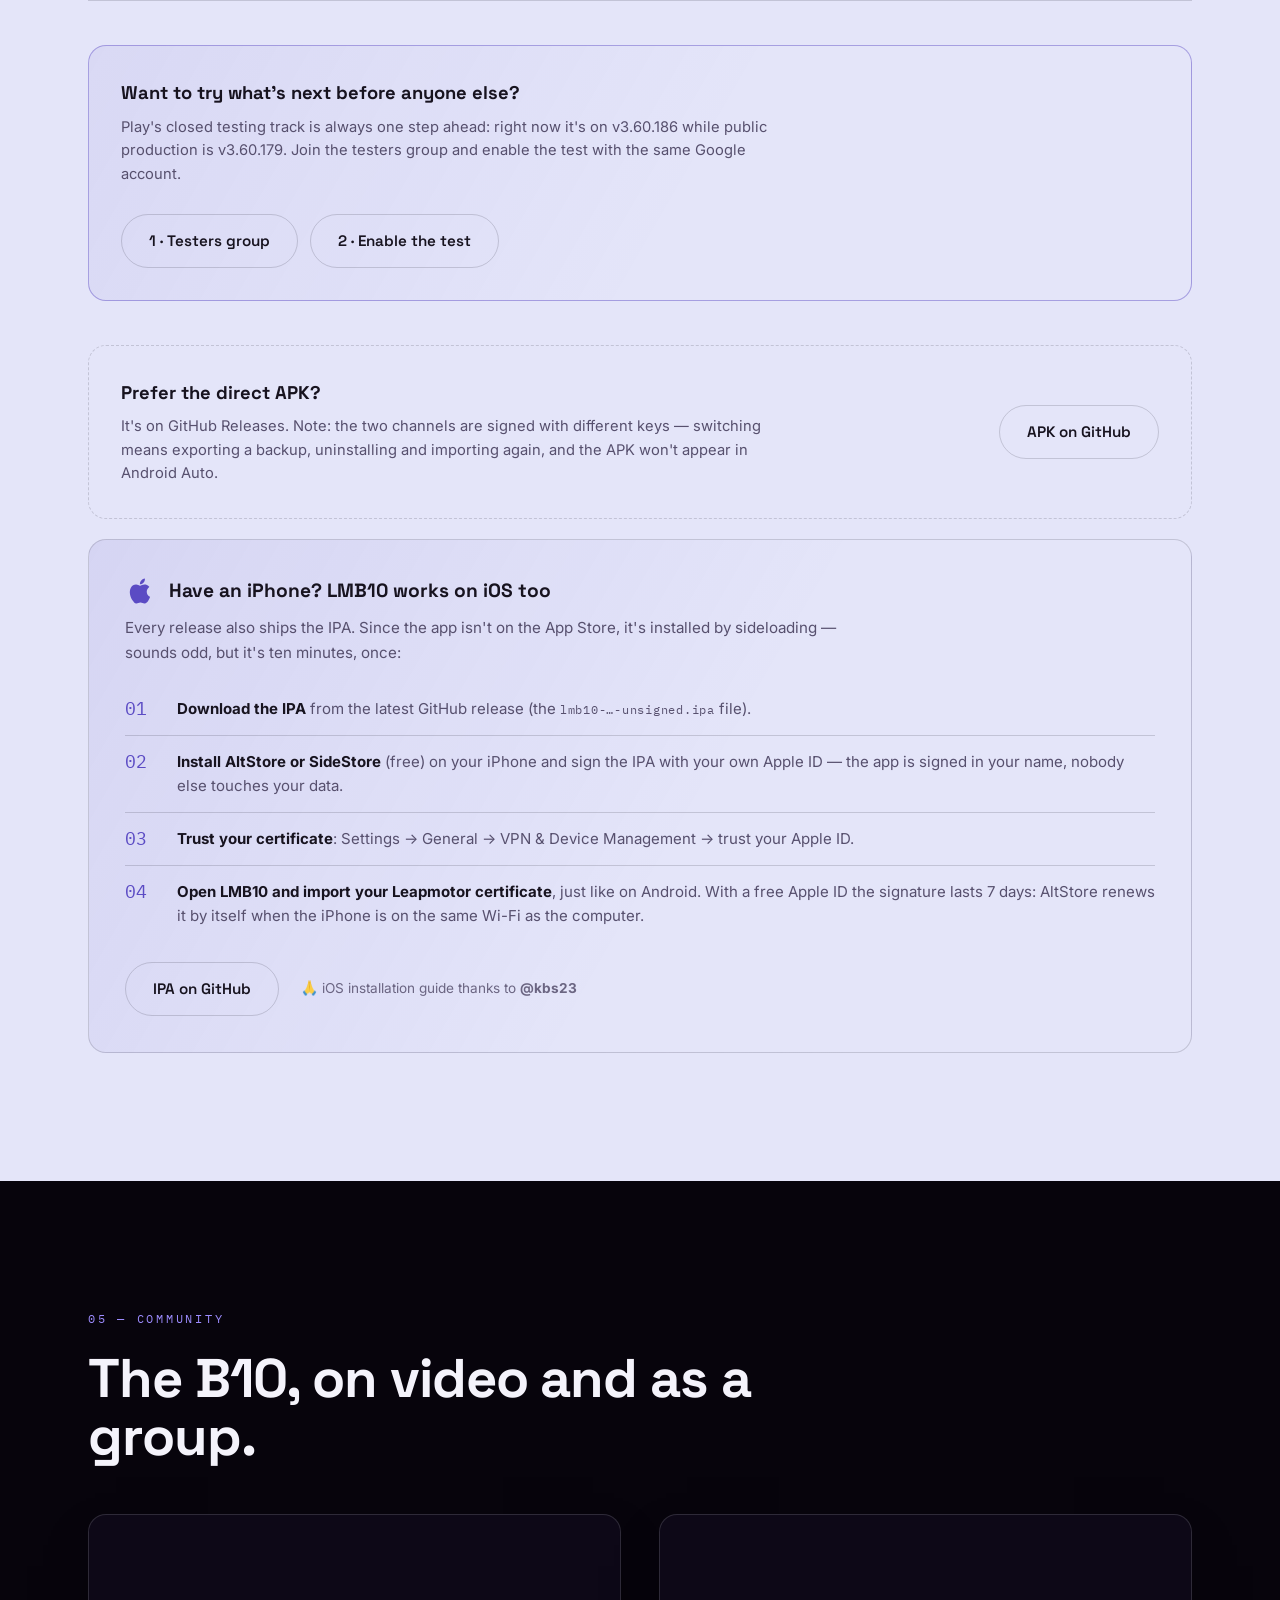
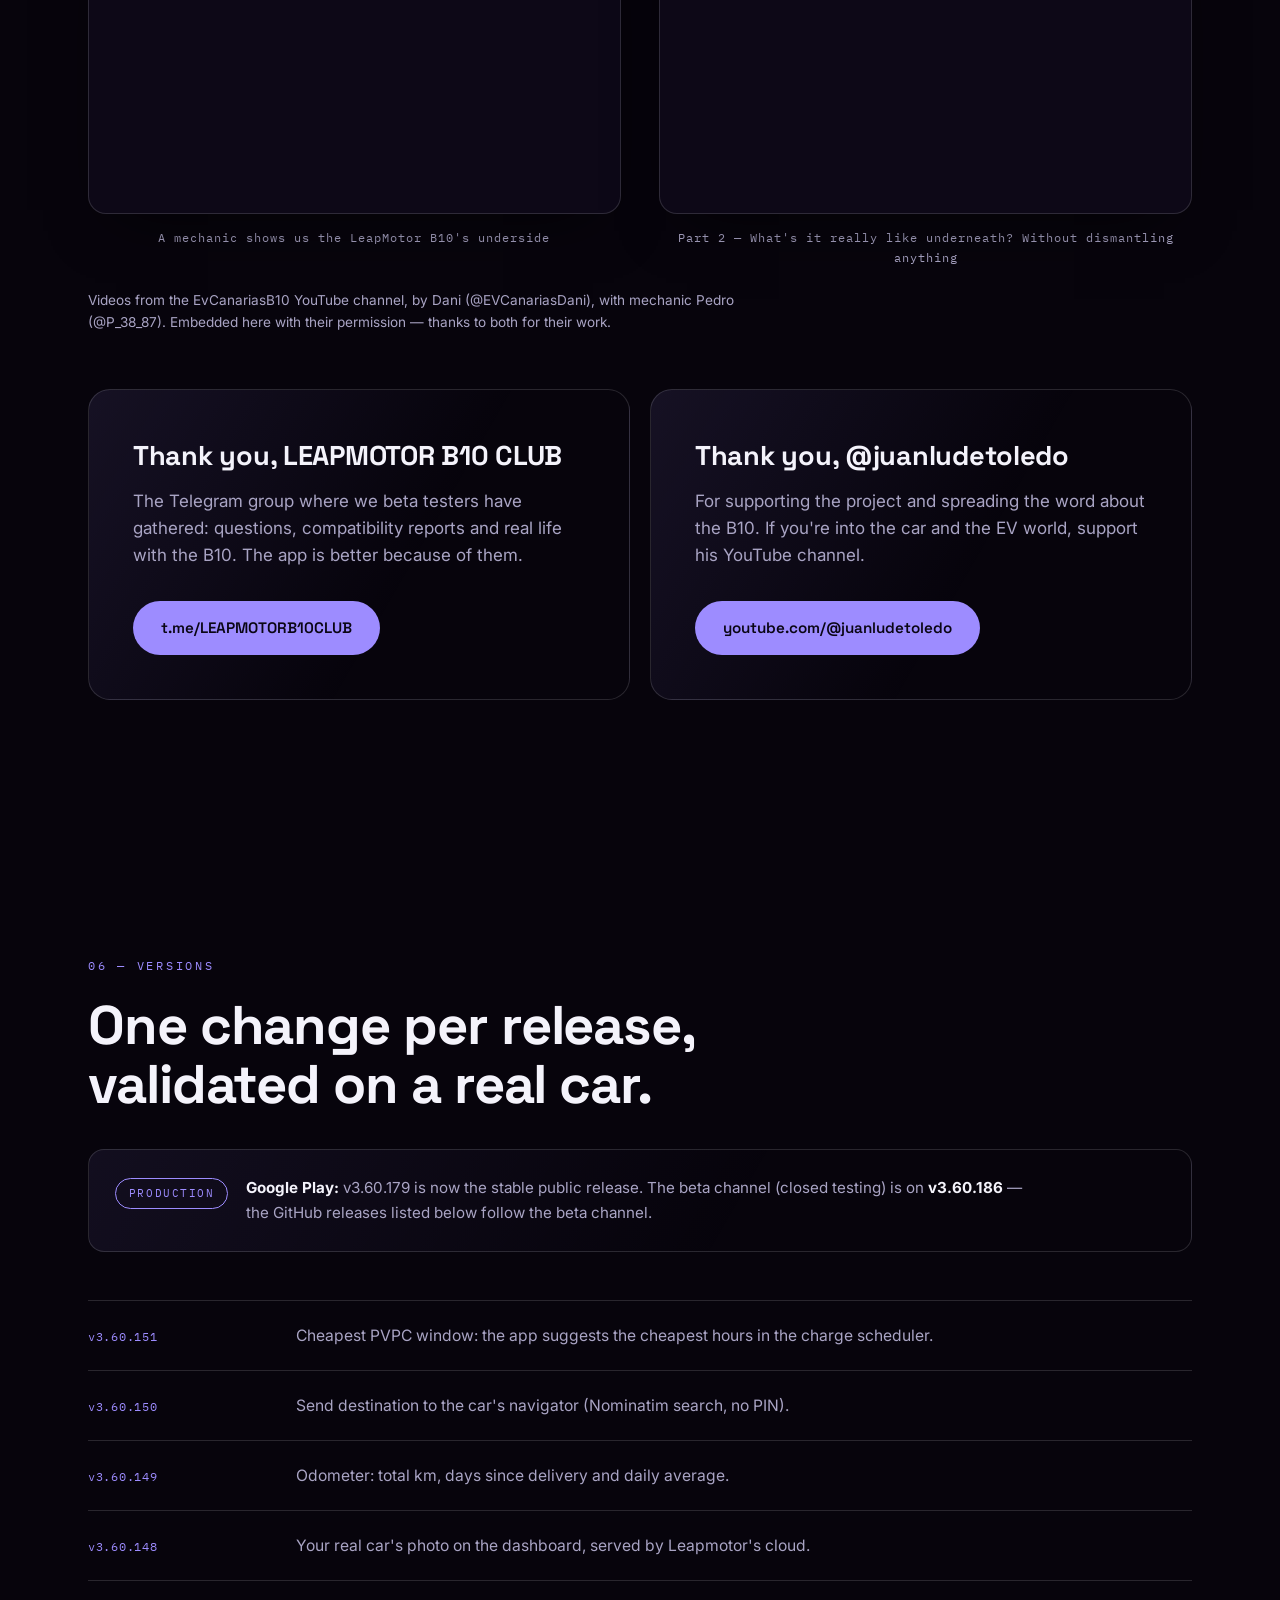
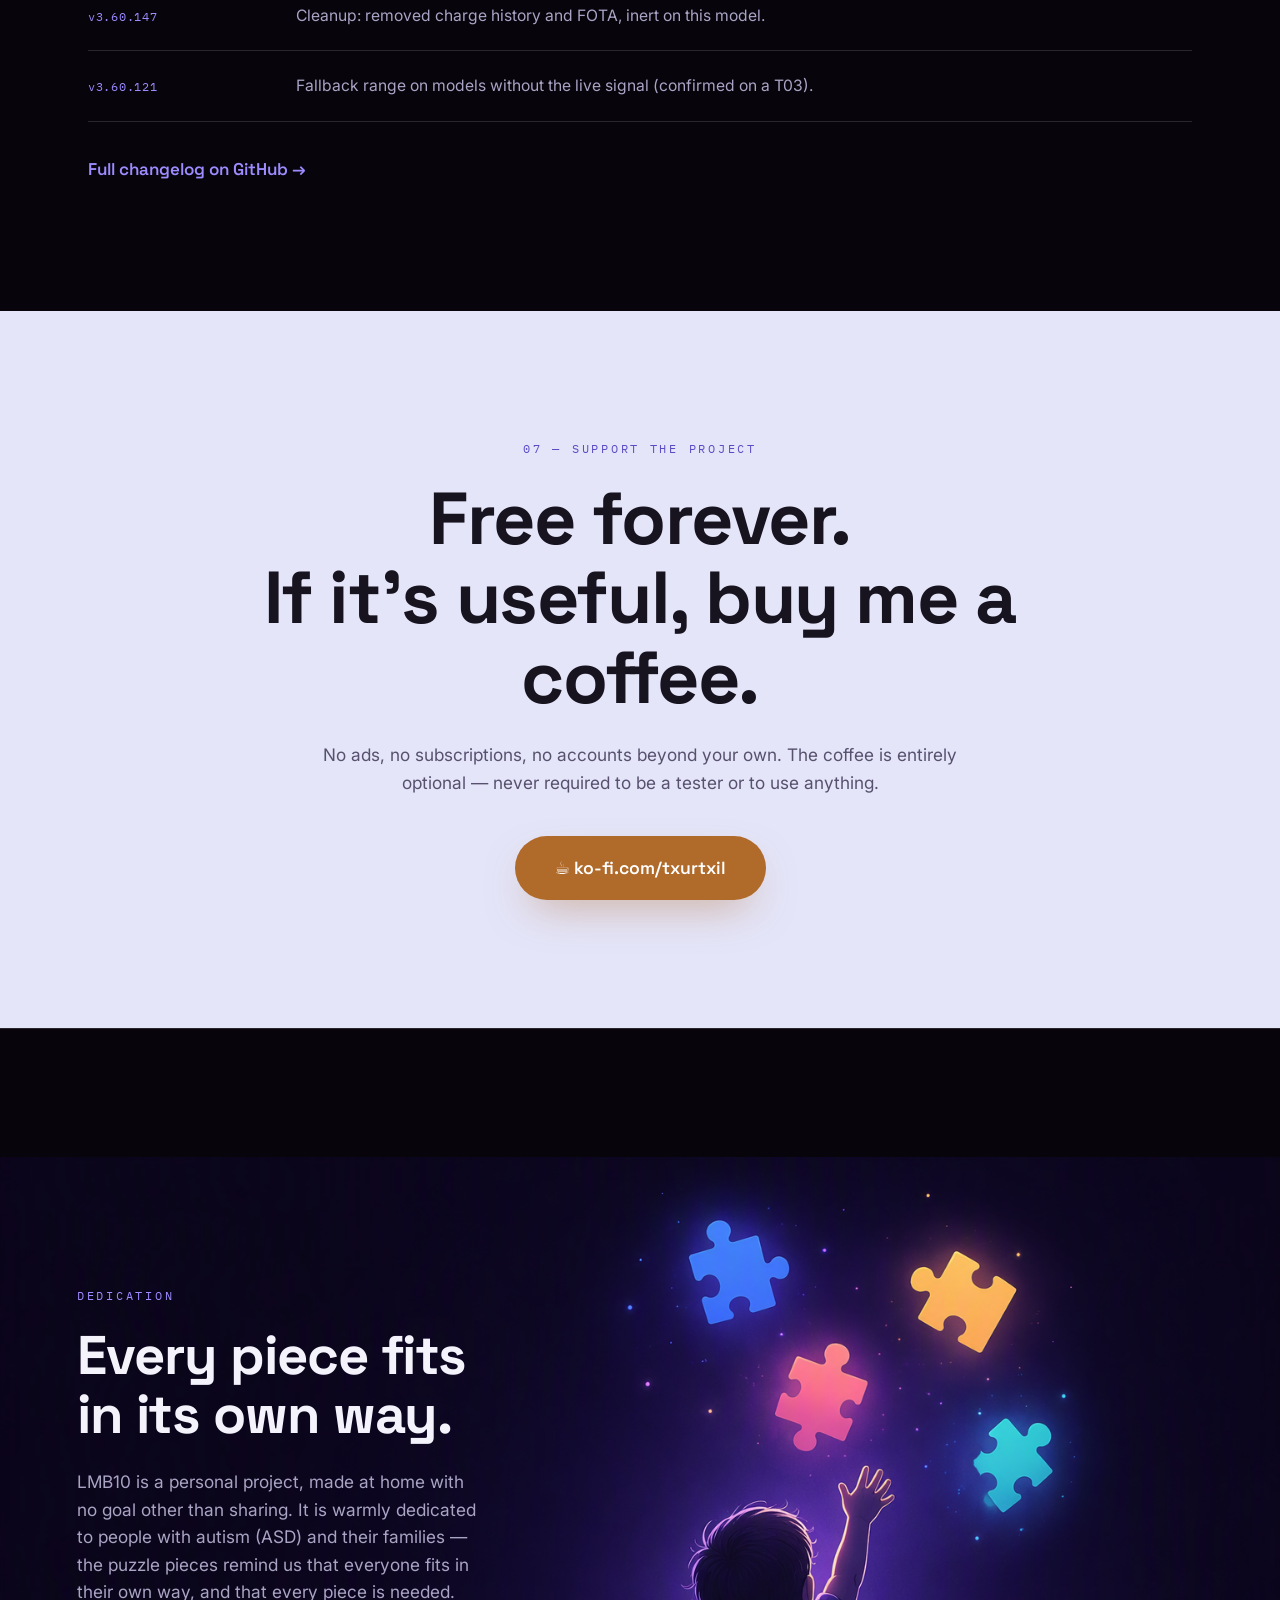
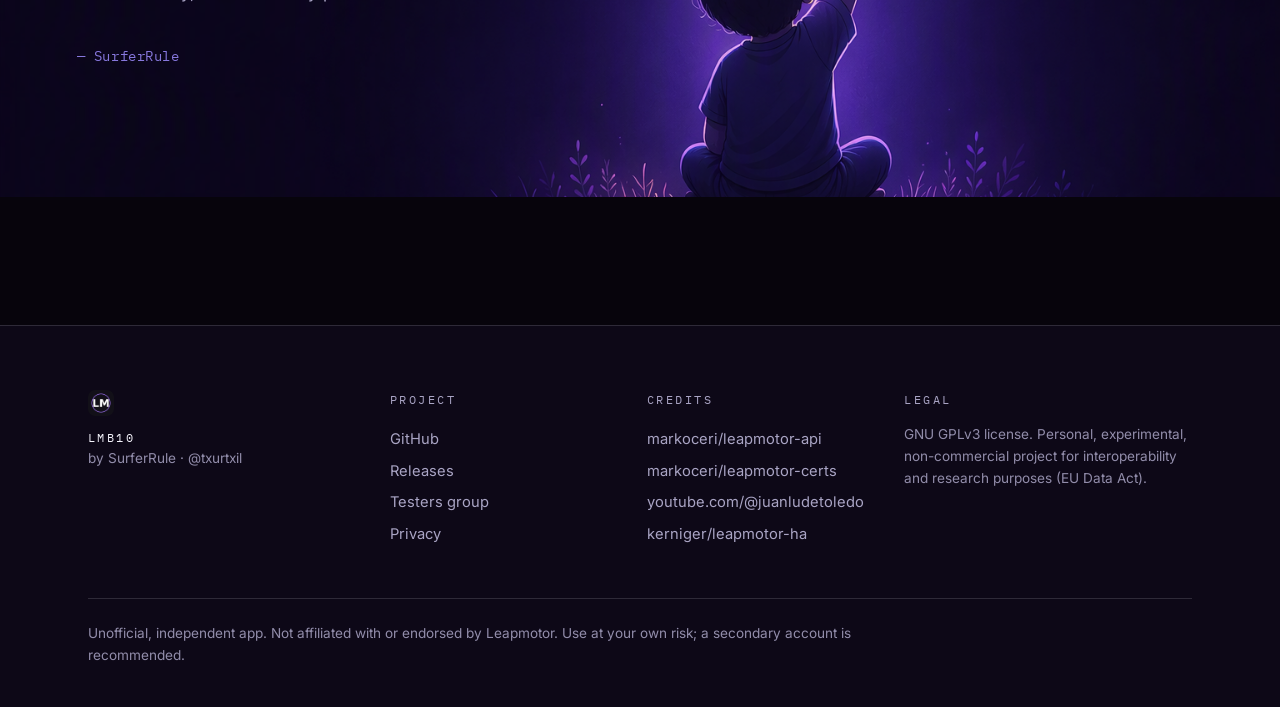
==== commit 0decd06a: "docs(web): capturas nuevas en el rail — widget actualizado + salud de bateria y descarga pasiva (sho" ====
--- a/docs/index.html
+++ b/docs/index.html
@@ -194,6 +194,8 @@
     <figure class="shot" data-parallax><img src="assets/shots/03ajustes.jpg" alt="Precio de la luz" loading="lazy"><figcaption class="mono" data-i18n="shot.6">Precio de la luz</figcaption></figure>
     <figure class="shot" data-parallax><img src="assets/shots/01ticket.jpg" alt="Ticket de eficiencia" loading="lazy"><figcaption class="mono" data-i18n="shot.7">Ticket de eficiencia</figcaption></figure>
     <figure class="shot" data-parallax><img src="assets/shots/widget.jpg" alt="Widget" loading="lazy"><figcaption class="mono" data-i18n="shot.8">Widget</figcaption></figure>
+    <figure class="shot" data-parallax><img src="assets/shots/salud.jpg" alt="Salud de la batería" loading="lazy"><figcaption class="mono" data-i18n="shot.9">Salud de batería</figcaption></figure>
+    <figure class="shot" data-parallax><img src="assets/shots/descarga.jpg" alt="Descarga pasiva" loading="lazy"><figcaption class="mono" data-i18n="shot.10">Descarga pasiva</figcaption></figure>
   </div>
 </section>
 
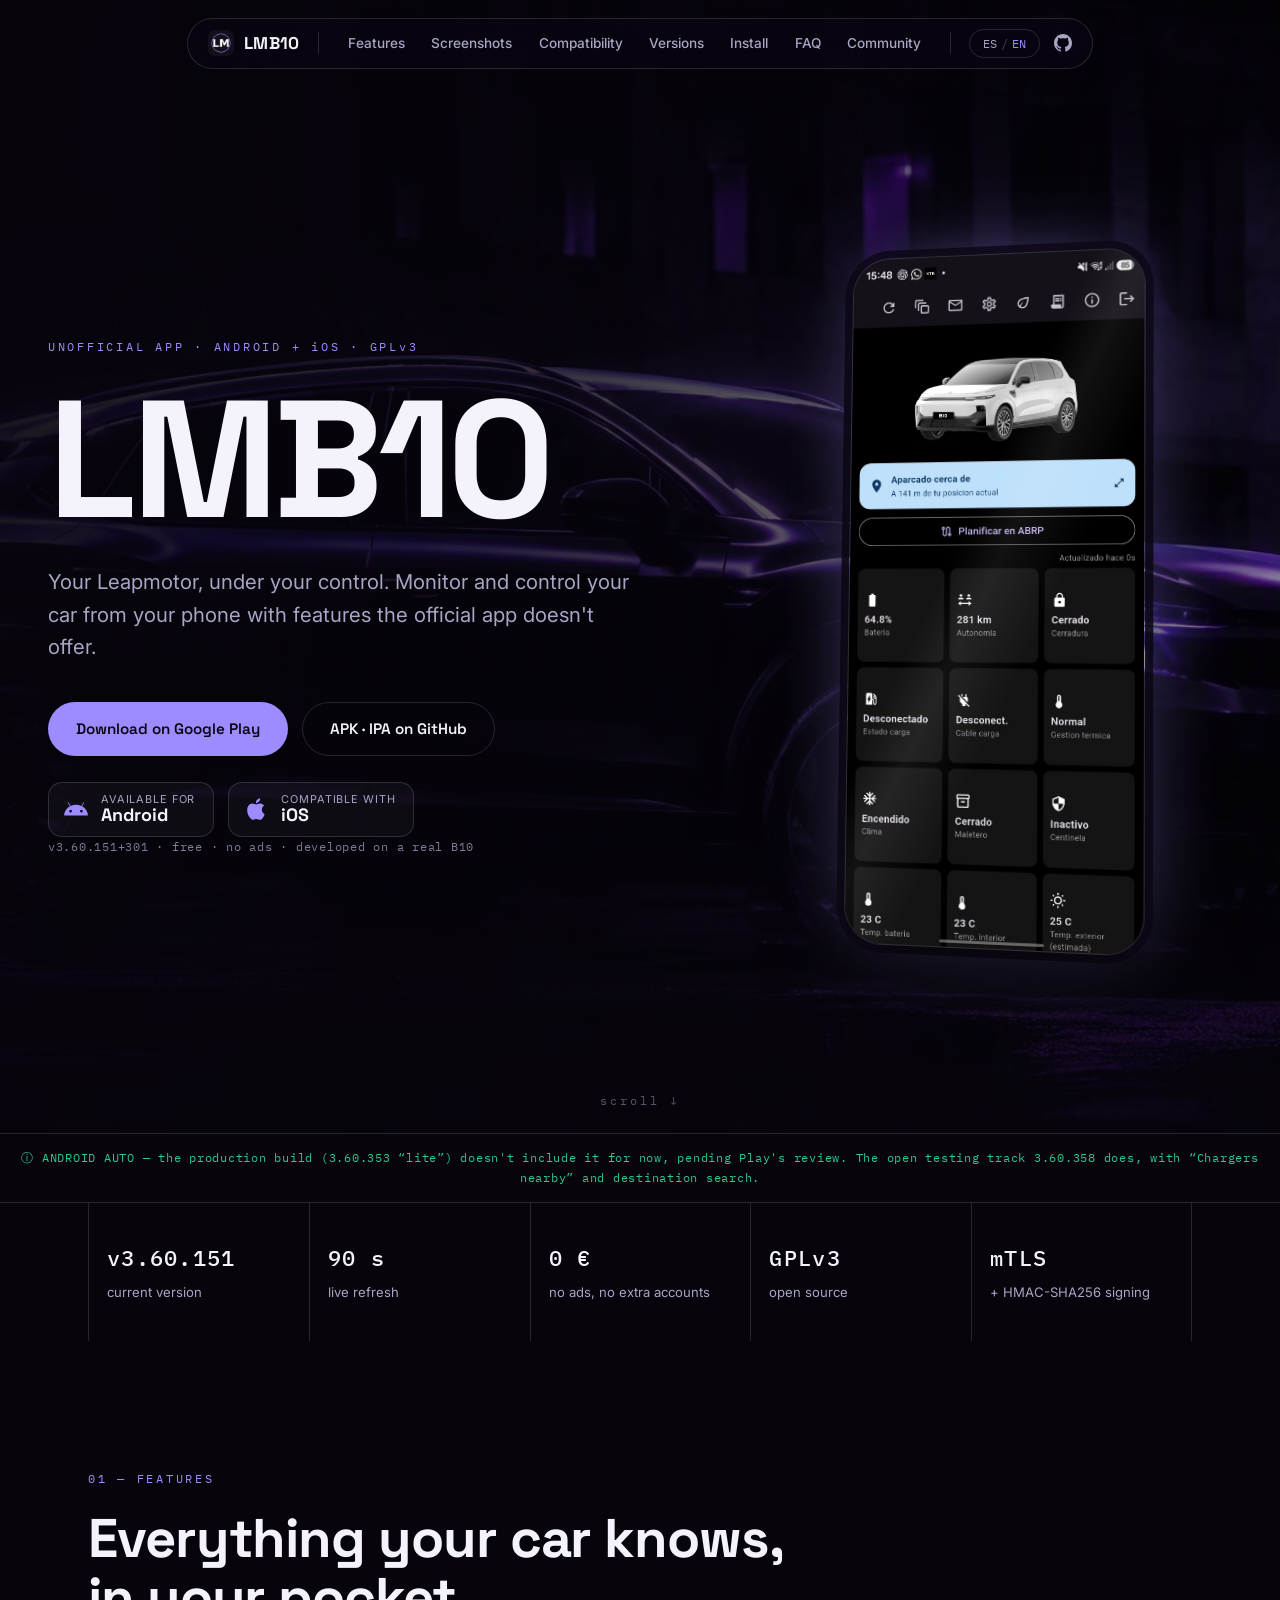
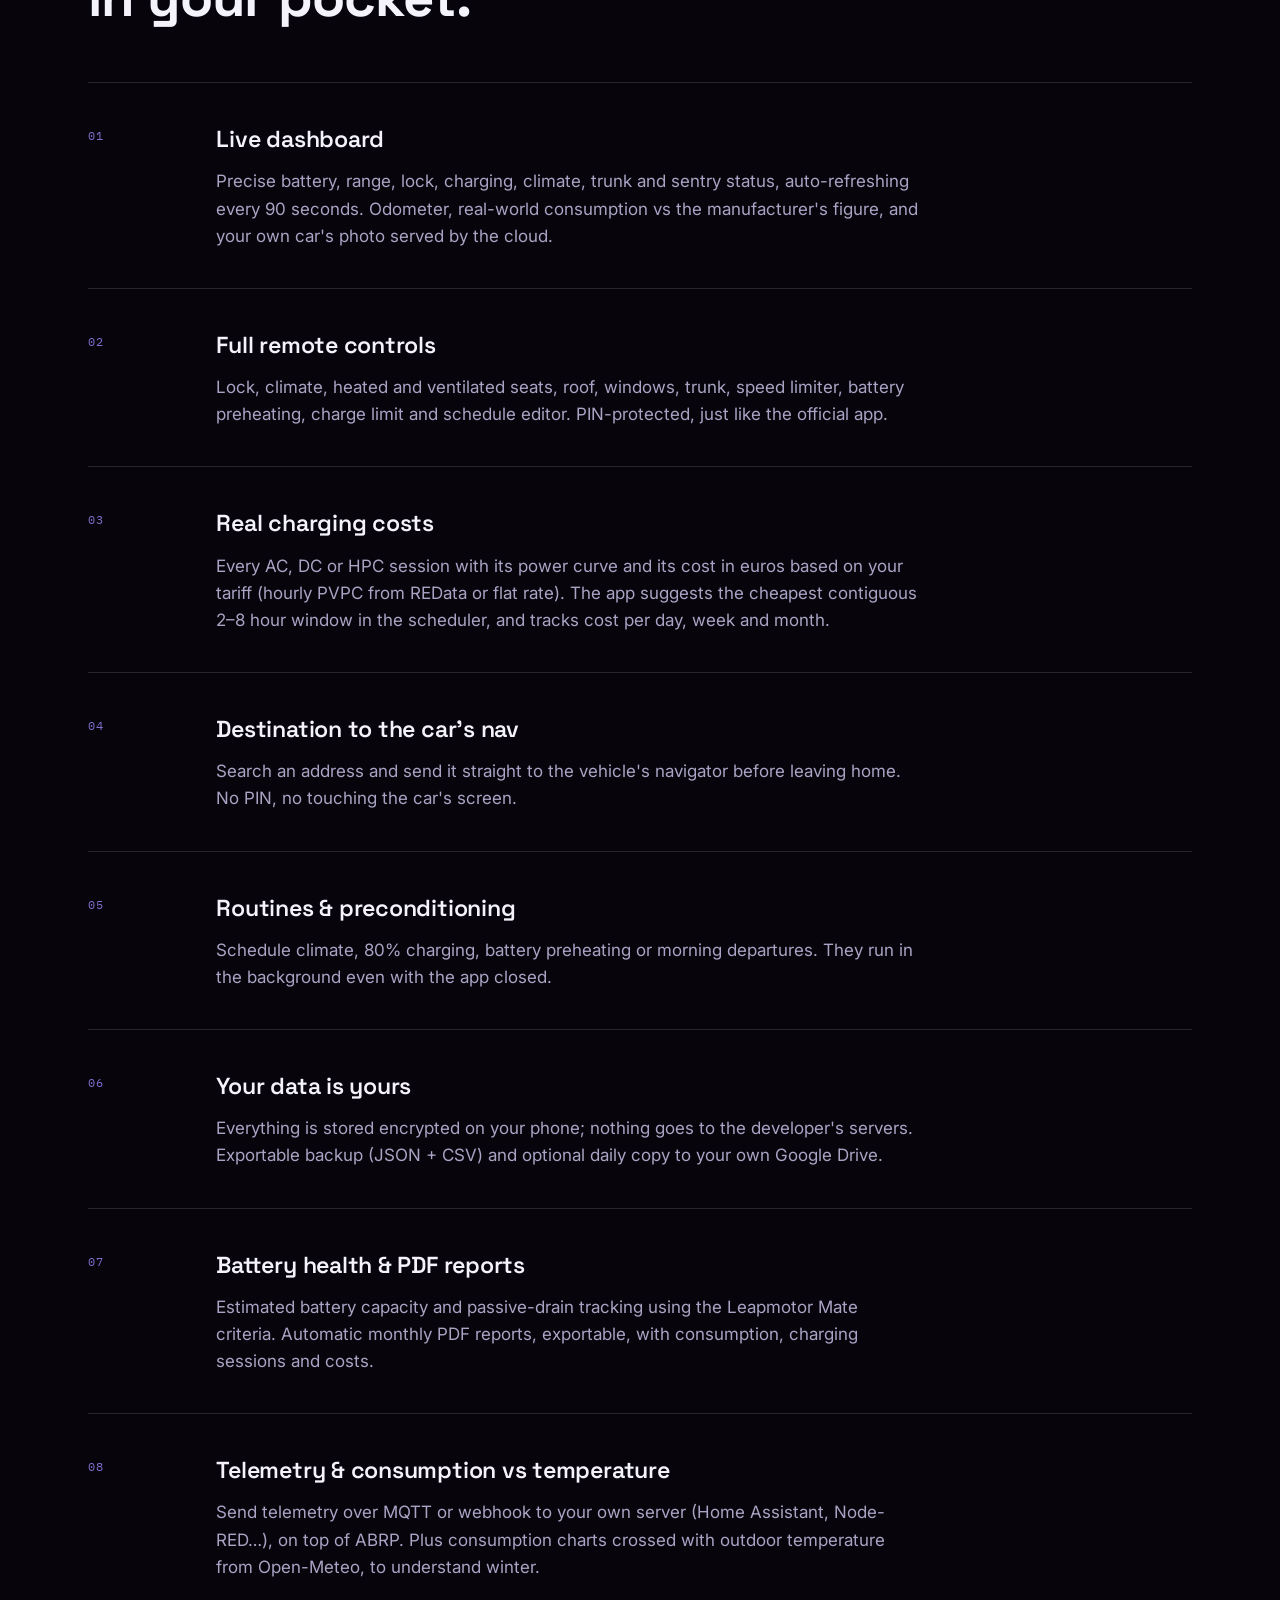
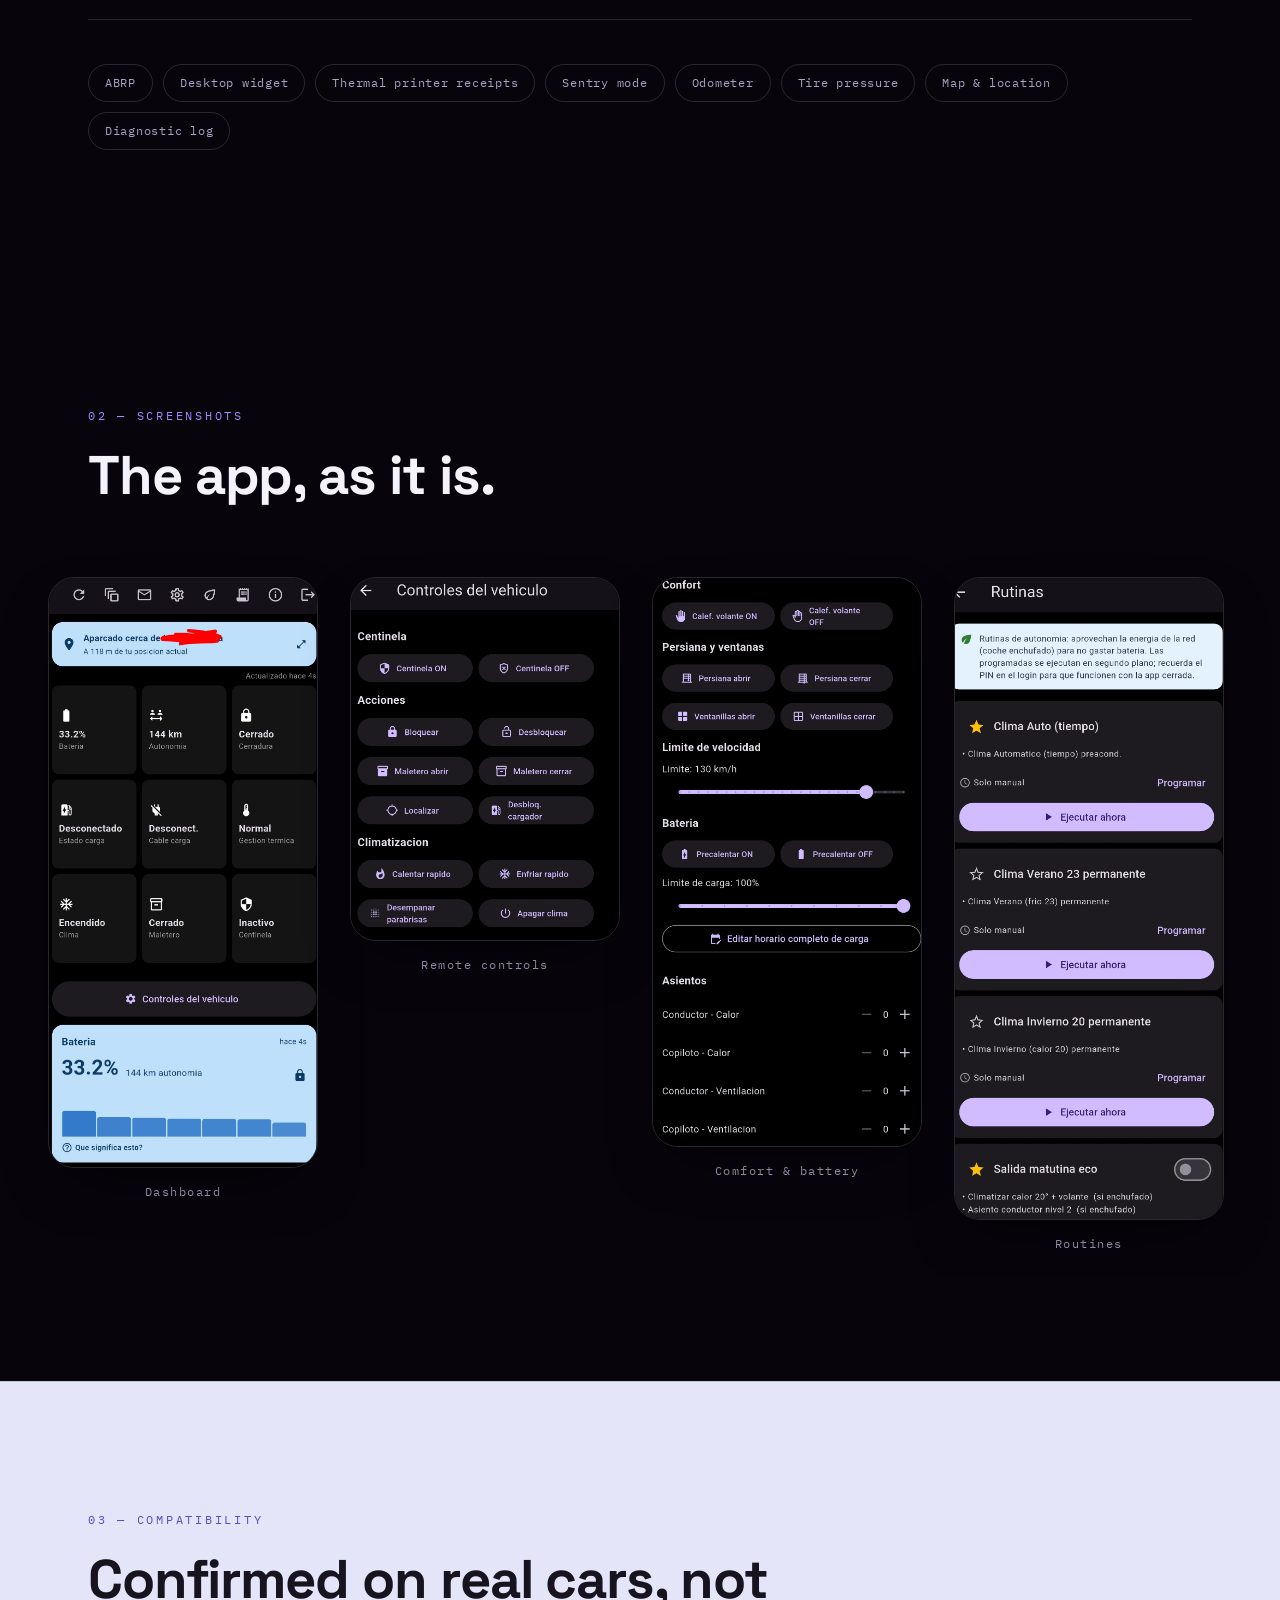
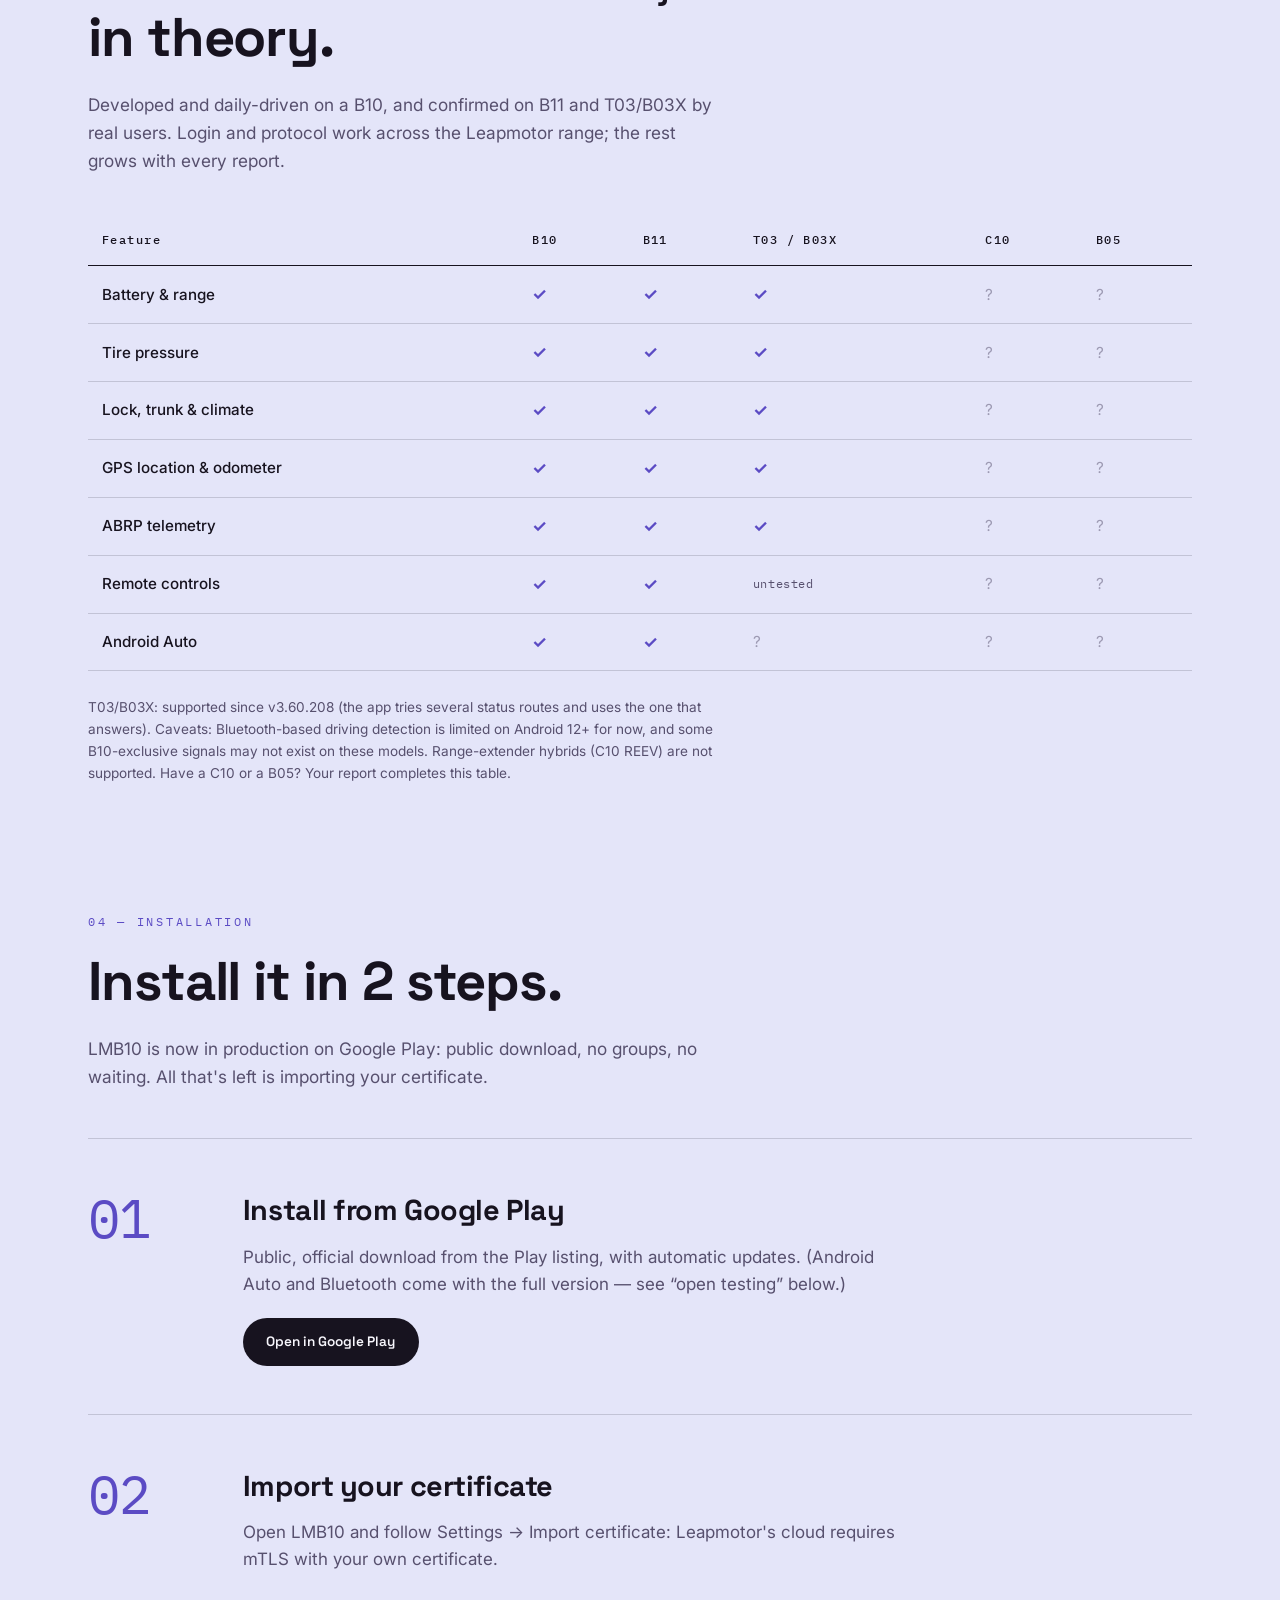
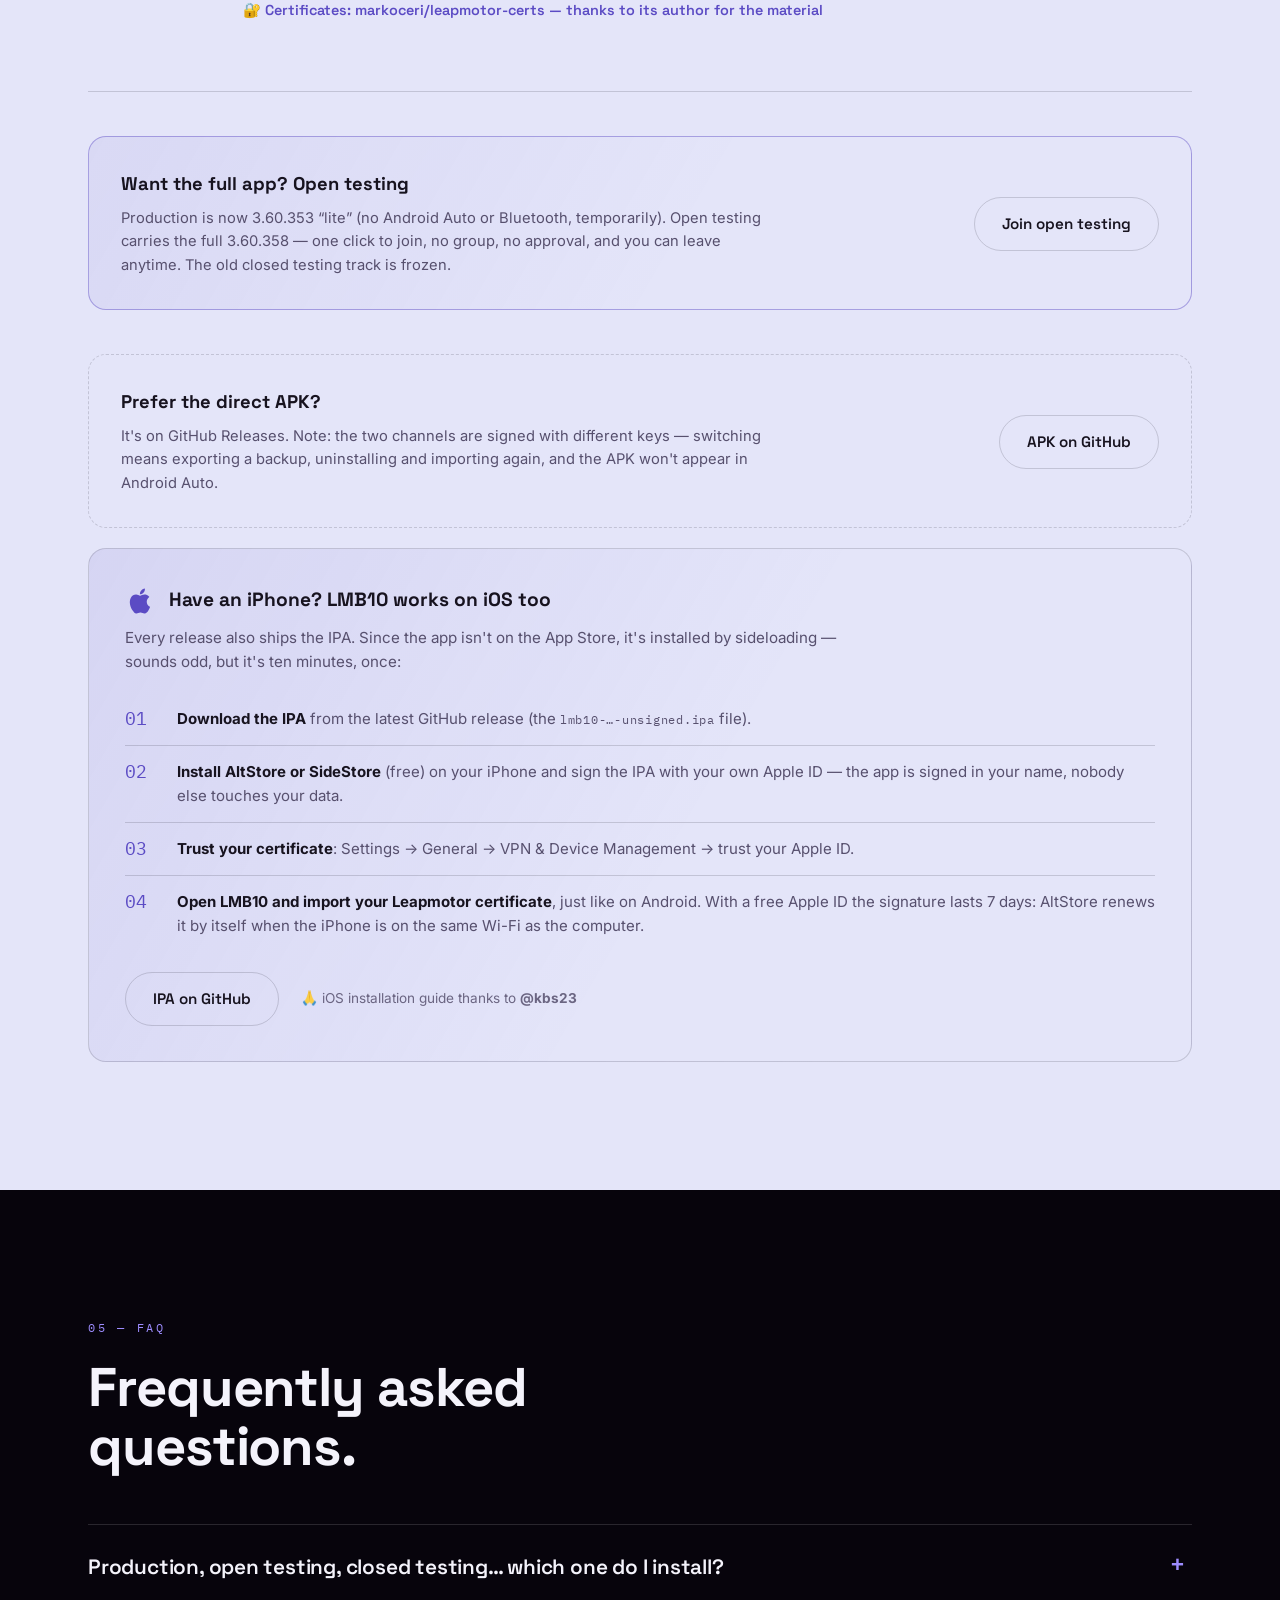
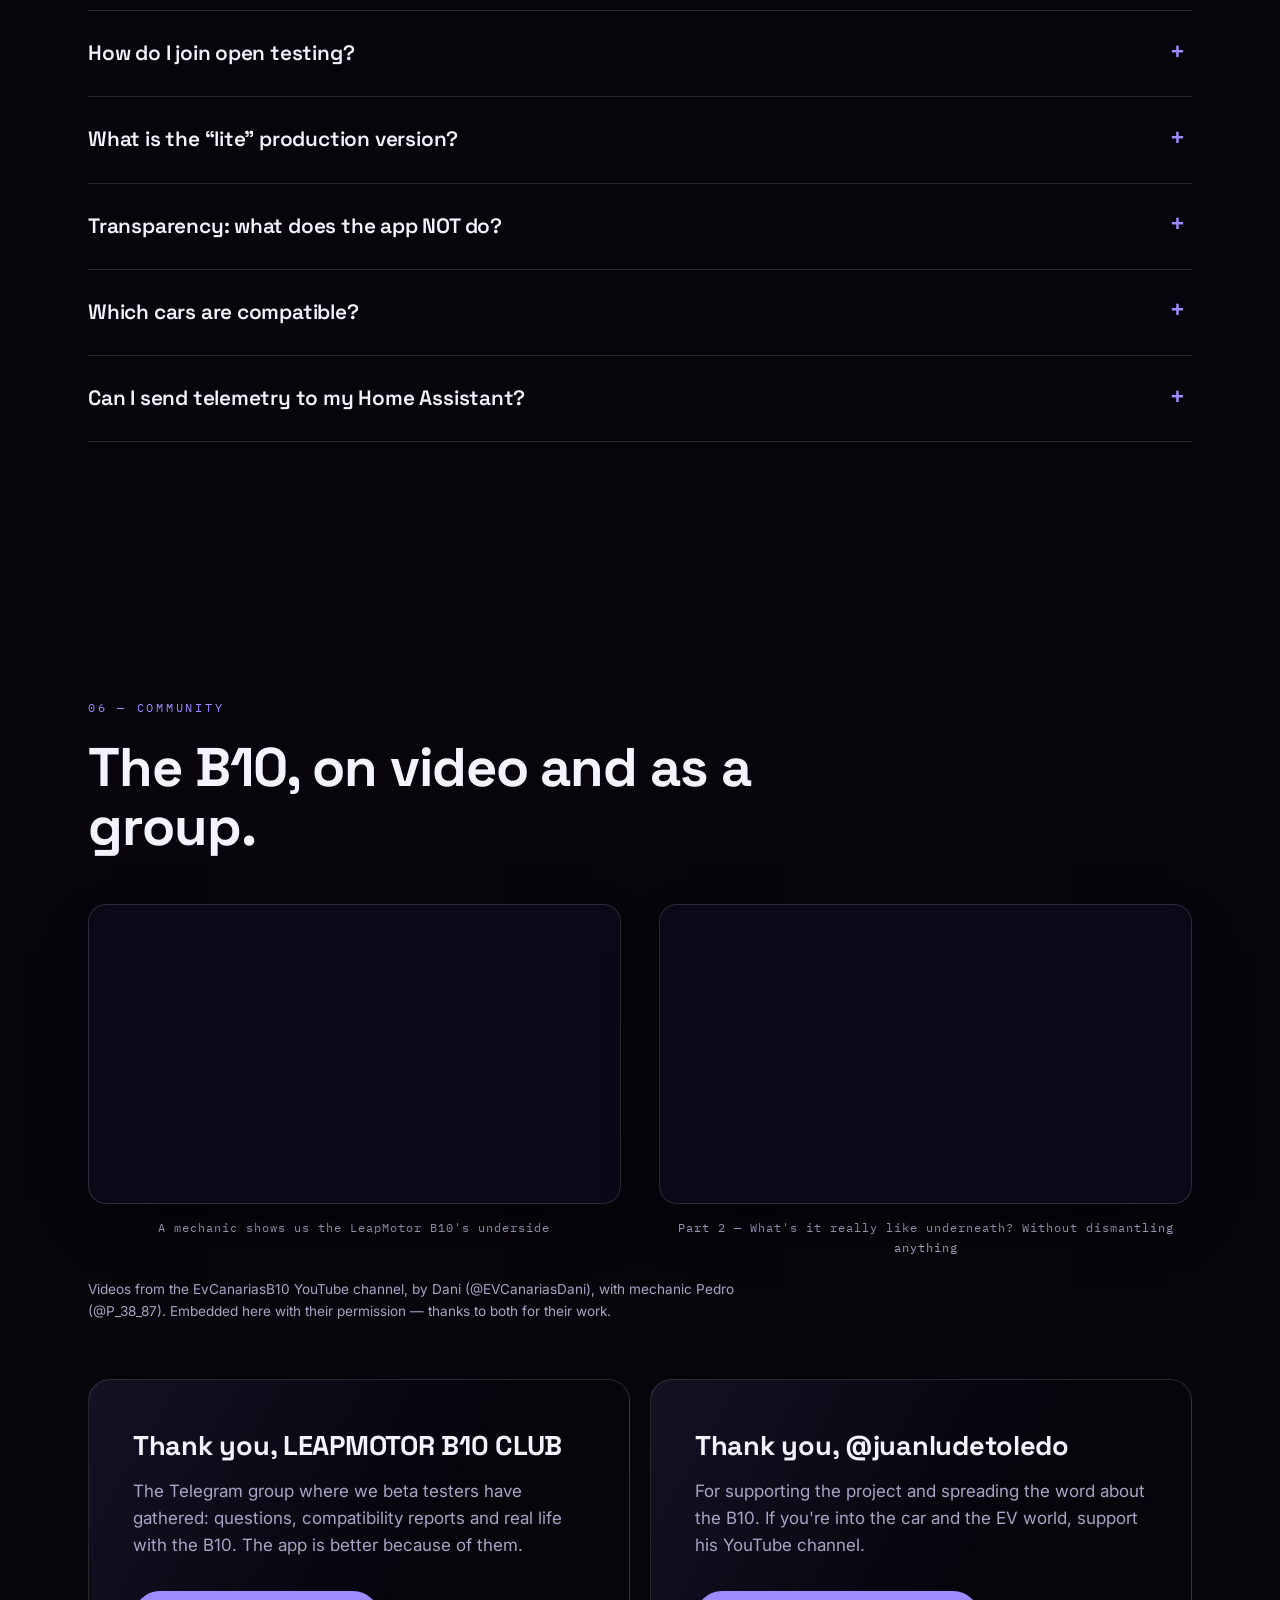
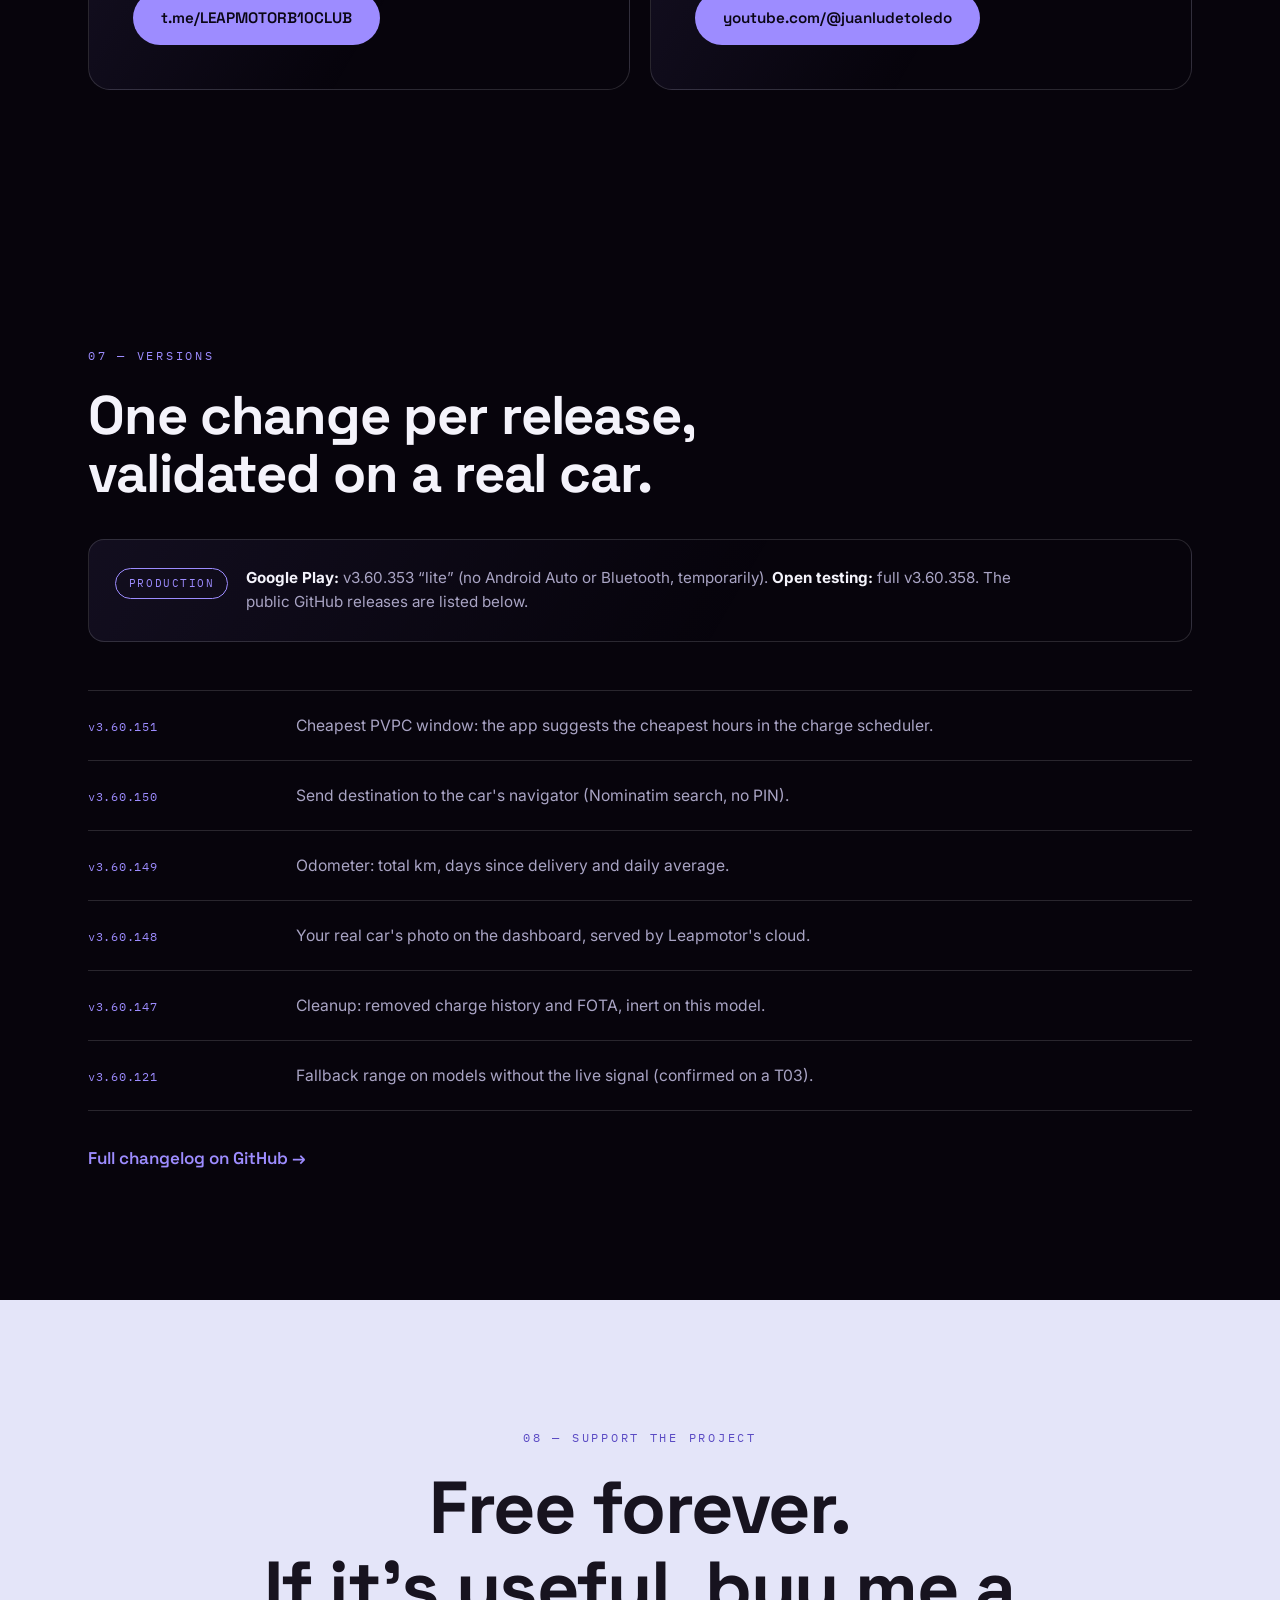
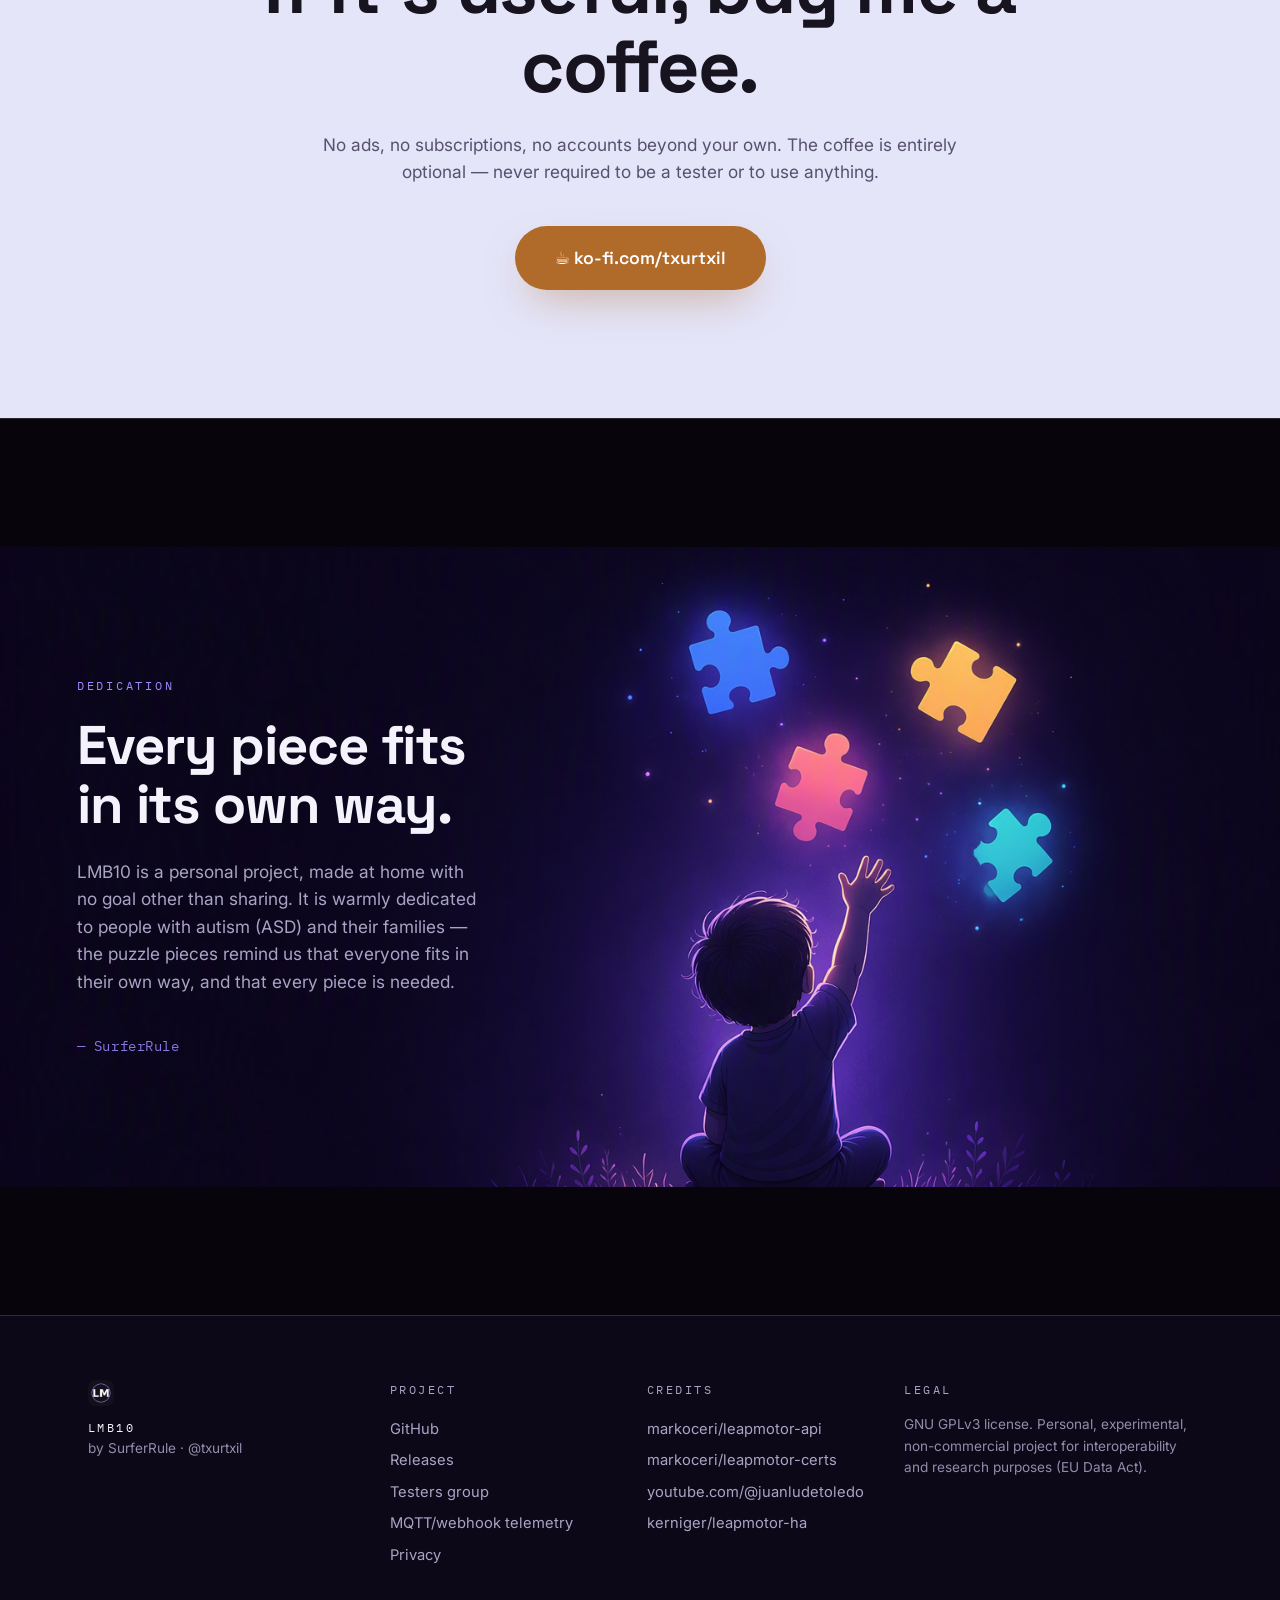
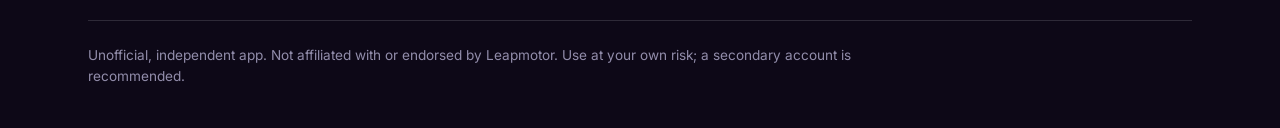
==== commit f005c665: "docs(web): B11 y T03/B03X soportados, seccion FAQ, guia telemetria MQTT/webhook, canales Play 353 li" ====
--- a/docs/index.html
+++ b/docs/index.html
@@ -32,6 +32,7 @@
       <a href="#compatibilidad" data-i18n="nav.compat">Compatibilidad</a>
       <a href="#versiones" data-i18n="nav.versions">Versiones</a>
       <a href="#instalar" data-i18n="nav.install">Instalar</a>
+      <a href="#faq" data-i18n="nav.faq">FAQ</a>
       <a href="#comunidad" data-i18n="nav.community">Comunidad</a>
     </nav>
     <span class="razor" aria-hidden="true"></span>
@@ -204,24 +205,24 @@
   <div class="wrap">
     <p class="label mono reveal" data-i18n="compat.label">03 — COMPATIBILIDAD</p>
     <h2 class="h2 reveal" data-i18n="compat.title">Confirmado en coches reales, no en teoría.</h2>
-    <p class="lead reveal" data-i18n="compat.lead">Desarrollada y probada a diario sobre un B10. El login y el protocolo funcionan en toda la gama Leapmotor; el resto crece con cada tester que reporta.</p>
+    <p class="lead reveal" data-i18n="compat.lead">Desarrollada y probada a diario sobre un B10, y confirmada en B11 y en T03/B03X por usuarios reales. El login y el protocolo funcionan en toda la gama Leapmotor; el resto crece con cada persona que reporta.</p>
     <div class="table-wrap reveal">
       <table class="compat-table">
         <thead>
-          <tr><th data-i18n="compat.feat">Función</th><th>B10</th><th>T03</th><th>C10</th><th>B05</th></tr>
+          <tr><th data-i18n="compat.feat">Función</th><th>B10</th><th>B11</th><th>T03 / B03X</th><th>C10</th><th>B05</th></tr>
         </thead>
         <tbody>
-          <tr><td data-i18n="c.1">Batería y autonomía</td><td class="ok">✓</td><td class="ok">✓</td><td class="unk">?</td><td class="unk">?</td></tr>
-          <tr><td data-i18n="c.2">Presión de neumáticos</td><td class="ok">✓</td><td class="ok">✓</td><td class="unk">?</td><td class="unk">?</td></tr>
-          <tr><td data-i18n="c.3">Cerradura, maletero y clima</td><td class="ok">✓</td><td class="ok">✓</td><td class="unk">?</td><td class="unk">?</td></tr>
-          <tr><td data-i18n="c.4">Ubicación GPS y odómetro</td><td class="ok">✓</td><td class="ok">✓</td><td class="unk">?</td><td class="unk">?</td></tr>
-          <tr><td data-i18n="c.5">Telemetría ABRP</td><td class="ok">✓</td><td class="ok">✓</td><td class="unk">?</td><td class="unk">?</td></tr>
-          <tr><td data-i18n="c.6">Controles remotos</td><td class="ok">✓</td><td class="warn" data-i18n="c.untested">sin probar</td><td class="unk">?</td><td class="unk">?</td></tr>
-          <tr><td>Android Auto</td><td class="ok">✓</td><td class="unk">?</td><td class="unk">?</td><td class="unk">?</td></tr>
+          <tr><td data-i18n="c.1">Batería y autonomía</td><td class="ok">✓</td><td class="ok">✓</td><td class="ok">✓</td><td class="unk">?</td><td class="unk">?</td></tr>
+          <tr><td data-i18n="c.2">Presión de neumáticos</td><td class="ok">✓</td><td class="ok">✓</td><td class="ok">✓</td><td class="unk">?</td><td class="unk">?</td></tr>
+          <tr><td data-i18n="c.3">Cerradura, maletero y clima</td><td class="ok">✓</td><td class="ok">✓</td><td class="ok">✓</td><td class="unk">?</td><td class="unk">?</td></tr>
+          <tr><td data-i18n="c.4">Ubicación GPS y odómetro</td><td class="ok">✓</td><td class="ok">✓</td><td class="ok">✓</td><td class="unk">?</td><td class="unk">?</td></tr>
+          <tr><td data-i18n="c.5">Telemetría ABRP</td><td class="ok">✓</td><td class="ok">✓</td><td class="ok">✓</td><td class="unk">?</td><td class="unk">?</td></tr>
+          <tr><td data-i18n="c.6">Controles remotos</td><td class="ok">✓</td><td class="ok">✓</td><td class="warn" data-i18n="c.untested">sin probar</td><td class="unk">?</td><td class="unk">?</td></tr>
+          <tr><td>Android Auto</td><td class="ok">✓</td><td class="ok">✓</td><td class="unk">?</td><td class="unk">?</td><td class="unk">?</td></tr>
         </tbody>
       </table>
     </div>
-    <p class="fine reveal" data-i18n="compat.note">Los híbridos de autonomía extendida (C10 REEV) no están soportados. ¿Tienes un C10 o un B05? Tu reporte en el grupo de testers completa esta tabla.</p>
+    <p class="fine reveal" data-i18n="compat.note">T03/B03X: soportado desde la v3.60.208 (la app prueba varias rutas de estado y usa la que responde). Matices: la detección de conducción por Bluetooth está limitada en Android 12+ por ahora, y algunas señales exclusivas del B10 pueden no existir en estos modelos. Los híbridos de autonomía extendida (C10 REEV) no están soportados. ¿Tienes un C10 o un B05? Tu reporte completa esta tabla.</p>
   </div>
 </section>
 
@@ -253,12 +254,11 @@
 
     <div class="alt-channel beta-channel reveal">
       <div>
-        <h4 data-i18n="inst.beta.t">¿Quieres probar lo próximo antes que nadie?</h4>
-        <p data-i18n="inst.beta.d">La prueba cerrada de Play va siempre un paso por delante: ahora mismo está en la v3.60.186 mientras la producción pública es la v3.60.179. Únete al grupo de testers y activa la prueba con la misma cuenta de Google.</p>
+        <h4 data-i18n="inst.beta.t">¿Quieres la app completa? Prueba abierta</h4>
+        <p data-i18n="inst.beta.d">La producción es ahora la 3.60.353 «lite» (sin Android Auto ni Bluetooth, temporalmente). La prueba abierta lleva la 3.60.358 completa — entras con un clic, sin grupo ni aprobación, y puedes salir cuando quieras. La antigua prueba cerrada queda congelada.</p>
       </div>
       <div class="beta-ctas">
-        <a class="btn btn-outline" href="https://groups.google.com/g/lmb10-testers" target="_blank" rel="noopener"><span data-i18n="inst.beta.cta1">1 · Grupo de testers</span></a>
-        <a class="btn btn-outline" href="https://play.google.com/apps/testing/com.txurtxil.lpb10" target="_blank" rel="noopener"><span data-i18n="inst.beta.cta2">2 · Activar la prueba</span></a>
+        <a class="btn btn-outline" href="https://play.google.com/apps/testing/com.txurtxil.lpb10" target="_blank" rel="noopener"><span data-i18n="inst.beta.cta1">Unirme a la prueba abierta</span></a>
       </div>
     </div>
 
@@ -290,10 +290,45 @@
   </div>
 </section>
 
+<!-- ══════════ FAQ ══════════ -->
+<section class="faq section-dark" id="faq">
+  <div class="wrap">
+    <p class="label mono reveal" data-i18n="faq.label">05 — FAQ</p>
+    <h2 class="h2 reveal" data-i18n="faq.title">Preguntas frecuentes.</h2>
+
+    <div class="faq-list">
+      <details class="faq-item reveal">
+        <summary data-i18n="faq.q1">¿Producción, prueba abierta, prueba cerrada… cuál instalo?</summary>
+        <p data-i18n="faq.a1"><b>Producción</b> (3.60.353 «lite») es la versión pública estable; temporalmente no incluye Android Auto ni Bluetooth. La <b>prueba abierta</b> (3.60.358) lleva la app completa y puede entrar cualquiera. La <b>prueba cerrada</b> queda congelada: se acumularon releases en revisión y todo se migra a la abierta. Si quieres Auto y Bluetooth hoy, únete a la abierta.</p>
+      </details>
+      <details class="faq-item reveal">
+        <summary data-i18n="faq.q2">¿Cómo entro en la prueba abierta?</summary>
+        <p data-i18n="faq.a2">Abre <a class="text-link cert-link" href="https://play.google.com/apps/testing/com.txurtxil.lpb10" target="_blank" rel="noopener">play.google.com/apps/testing/com.txurtxil.lpb10</a> con tu cuenta de Google y pulsa unirte. En unos minutos, Play te ofrece la actualización a la versión completa. Salir es igual de fácil, desde el mismo enlace.</p>
+      </details>
+      <details class="faq-item reveal">
+        <summary data-i18n="faq.q3">¿Qué es la versión «lite» de producción?</summary>
+        <p data-i18n="faq.a3">La misma app menos dos cosas: Android Auto y el permiso Bluetooth (ese permiso obliga a una revisión con vídeo en Play que llevaba semanas bloqueando la publicación). Es temporal: cuando Play complete la revisión, producción recibirá la versión completa. Mientras tanto, la completa está en la prueba abierta.</p>
+      </details>
+      <details class="faq-item reveal">
+        <summary data-i18n="faq.q4">Transparencia: ¿qué NO hace la app?</summary>
+        <p data-i18n="faq.a4">Los widgets de escritorio <b>no abren el coche</b> — son de consulta. Y Android Auto <b>no muestra datos del vehículo</b> (batería, clima, autonomía…): la política de Google no lo permite en apps de terceros, solo puntos de interés y navegación — por eso Auto ofrece «Cargadores cerca» y búsqueda de destinos.</p>
+      </details>
+      <details class="faq-item reveal">
+        <summary data-i18n="faq.q5">¿Qué coches son compatibles?</summary>
+        <p data-i18n="faq.a5"><b>B10 y B11</b>, completos. <b>T03/B03X</b> desde la v3.60.208, con matices: la detección de conducción por Bluetooth está limitada en Android 12+ y algunas señales exclusivas del B10 pueden no existir. C10 y B05, sin confirmar — tu reporte ayuda. C10 REEV (autonomía extendida) no está soportado.</p>
+      </details>
+      <details class="faq-item reveal">
+        <summary data-i18n="faq.q6">¿Puedo enviar la telemetría a mi Home Assistant?</summary>
+        <p data-i18n="faq.a6">Sí: por MQTT o webhook HTTPS, es opt-in y envía una lectura por minuto a tu propio servidor. Guía paso a paso con ejemplos para Home Assistant: <a class="text-link cert-link" href="telemetria.html">telemetría MQTT/webhook →</a></p>
+      </details>
+    </div>
+  </div>
+</section>
+
 <!-- ══════════ COMUNIDAD ══════════ -->
 <section class="community section-dark" id="comunidad">
   <div class="wrap">
-    <p class="label mono reveal" data-i18n="com.label">05 — COMUNIDAD</p>
+    <p class="label mono reveal" data-i18n="com.label">06 — COMUNIDAD</p>
     <h2 class="h2 reveal" data-i18n="com.title">El B10, en vídeo y en grupo.</h2>
 
     <div class="videos">
@@ -334,7 +369,7 @@
 <!-- ══════════ VERSIONES ══════════ -->
 <section class="versions section-dark" id="versiones">
   <div class="wrap">
-    <p class="label mono reveal" data-i18n="ver.label">06 — VERSIONES</p>
+    <p class="label mono reveal" data-i18n="ver.label">07 — VERSIONES</p>
     <h2 class="h2 reveal" data-i18n="ver.title">Un cambio por release, validado en coche real.</h2>
     <div class="channel-note reveal">
       <span class="channel-tag mono" data-i18n="ver.prod.tag">PRODUCCIÓN</span>
@@ -356,7 +391,7 @@
 <!-- ══════════ CAFÉ ══════════ -->
 <section class="coffee section-light" id="cafe">
   <div class="wrap coffee-inner">
-    <p class="label mono reveal" data-i18n="coffee.label">07 — APOYAR EL PROYECTO</p>
+    <p class="label mono reveal" data-i18n="coffee.label">08 — APOYAR EL PROYECTO</p>
     <h2 class="h2 coffee-title reveal" data-i18n="coffee.title">Gratis siempre.<br>Si te sirve, invítame a un café.</h2>
     <p class="lead reveal" data-i18n="coffee.lead">Sin anuncios, sin suscripciones, sin más cuentas que las tuyas. El café es totalmente opcional — nunca hace falta para ser tester ni para usar nada.</p>
     <a class="btn btn-coffee reveal" href="https://ko-fi.com/txurtxil" target="_blank" rel="noopener">
@@ -393,6 +428,7 @@
         <a href="https://github.com/txurtxil/LPB10" target="_blank" rel="noopener">GitHub</a>
         <a href="https://github.com/txurtxil/LPB10/releases" target="_blank" rel="noopener" data-i18n="foot.releases">Releases</a>
         <a href="https://groups.google.com/g/lmb10-testers" target="_blank" rel="noopener" data-i18n="foot.group">Grupo de testers</a>
+        <a href="telemetria.html" data-i18n="foot.tele">Telemetría MQTT/webhook</a>
         <a href="privacy.html" data-i18n="foot.privacy">Privacidad</a>
       </div>
       <div class="foot-col">
--- a/docs/styles.css
+++ b/docs/styles.css
@@ -396,3 +396,22 @@
 }
 .channel-note p{color:var(--txt-d2);font-size:.95rem;max-width:78ch;flex:1;min-width:260px}
 .channel-note b{color:var(--txt-d)}
+
+/* ═══ FAQ ═══ */
+.faq-list{margin-top:48px}
+.faq-item{border-top:1px solid var(--line-d)}
+.faq-item:last-child{border-bottom:1px solid var(--line-d)}
+.faq-item summary{
+  cursor:pointer;list-style:none;position:relative;
+  font-family:var(--font-d);font-weight:600;font-size:clamp(1.05rem,2vw,1.3rem);letter-spacing:-.01em;
+  padding:26px 56px 26px 0;color:var(--txt-d);
+}
+.faq-item summary::-webkit-details-marker{display:none}
+.faq-item summary::after{
+  content:"+";position:absolute;right:8px;top:50%;transform:translateY(-50%);
+  font-family:var(--font-m);font-size:1.4rem;color:var(--violet);transition:transform .3s var(--ease);
+}
+.faq-item[open] summary::after{transform:translateY(-50%) rotate(45deg)}
+.faq-item p{color:var(--txt-d2);max-width:74ch;padding:0 56px 26px 0;font-size:.98rem}
+.faq-item p b{color:var(--txt-d)}
+.faq-item .cert-link{margin-top:0;display:inline}
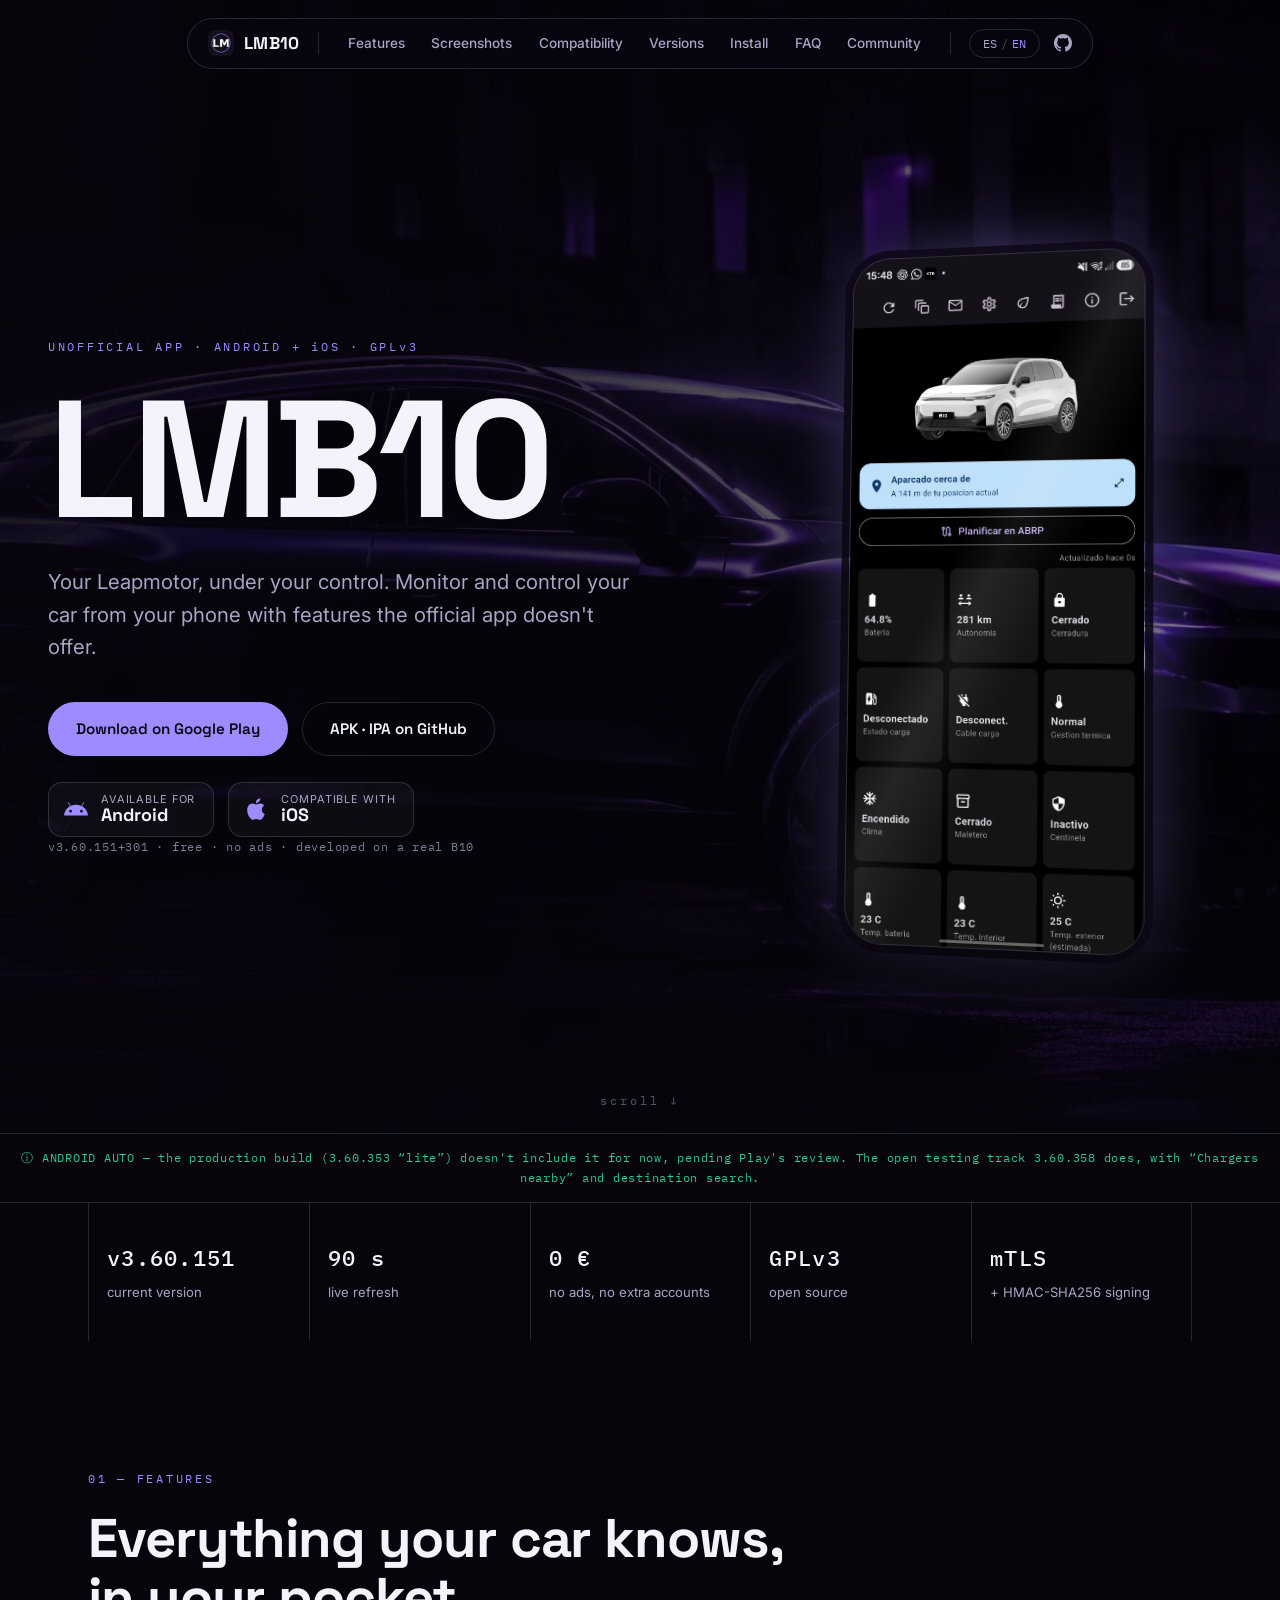
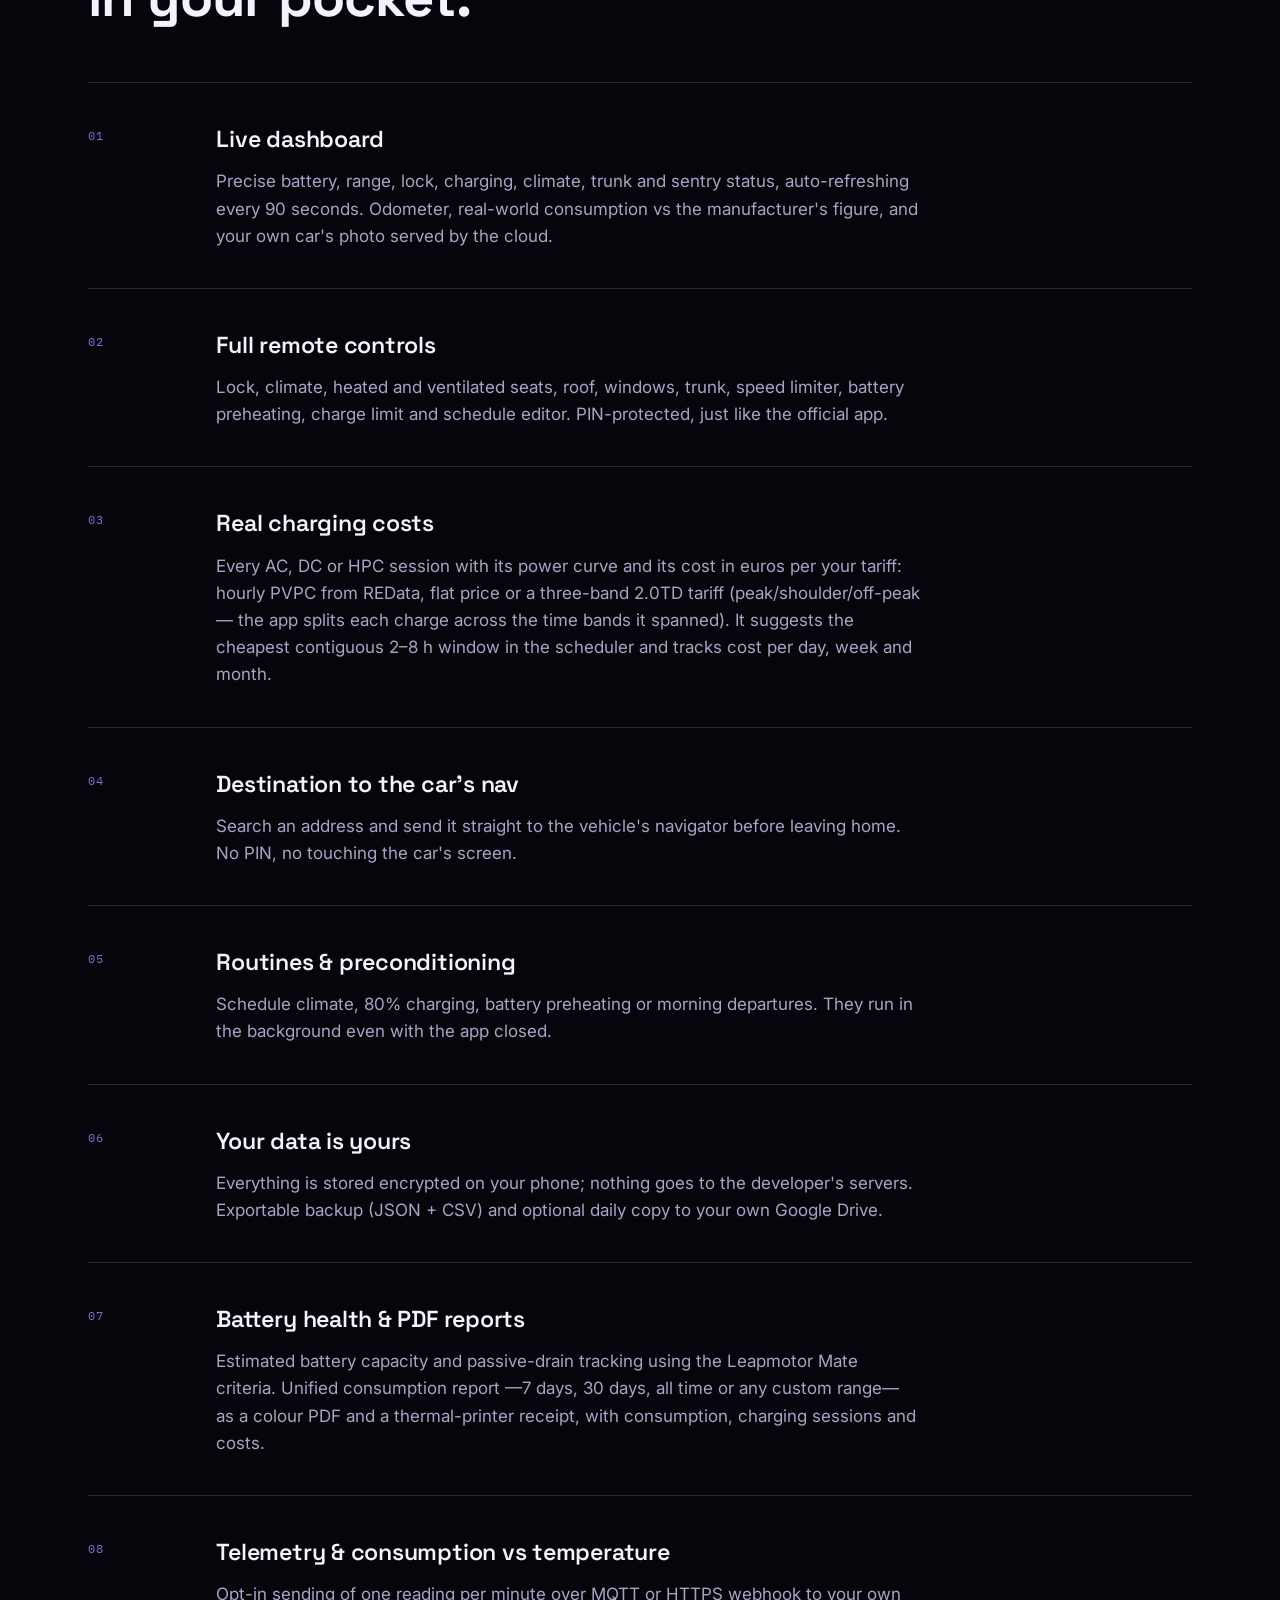
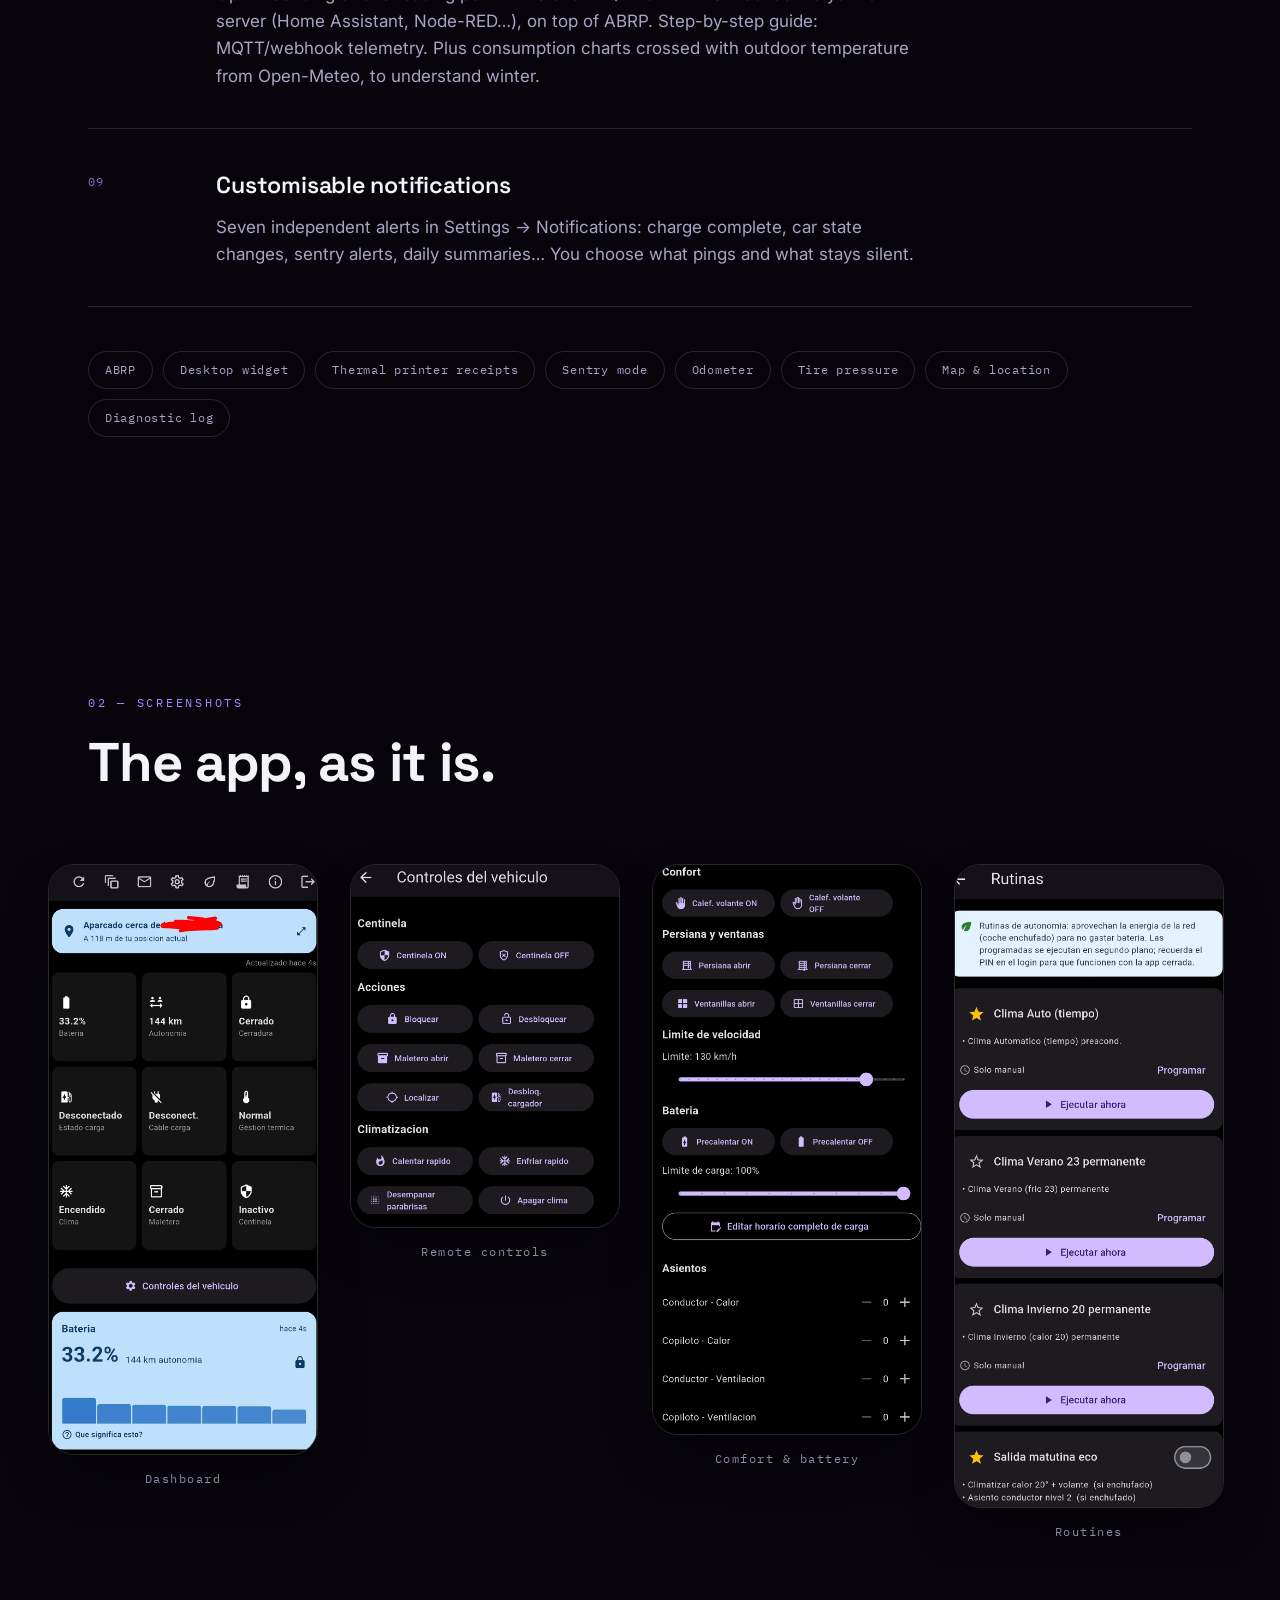
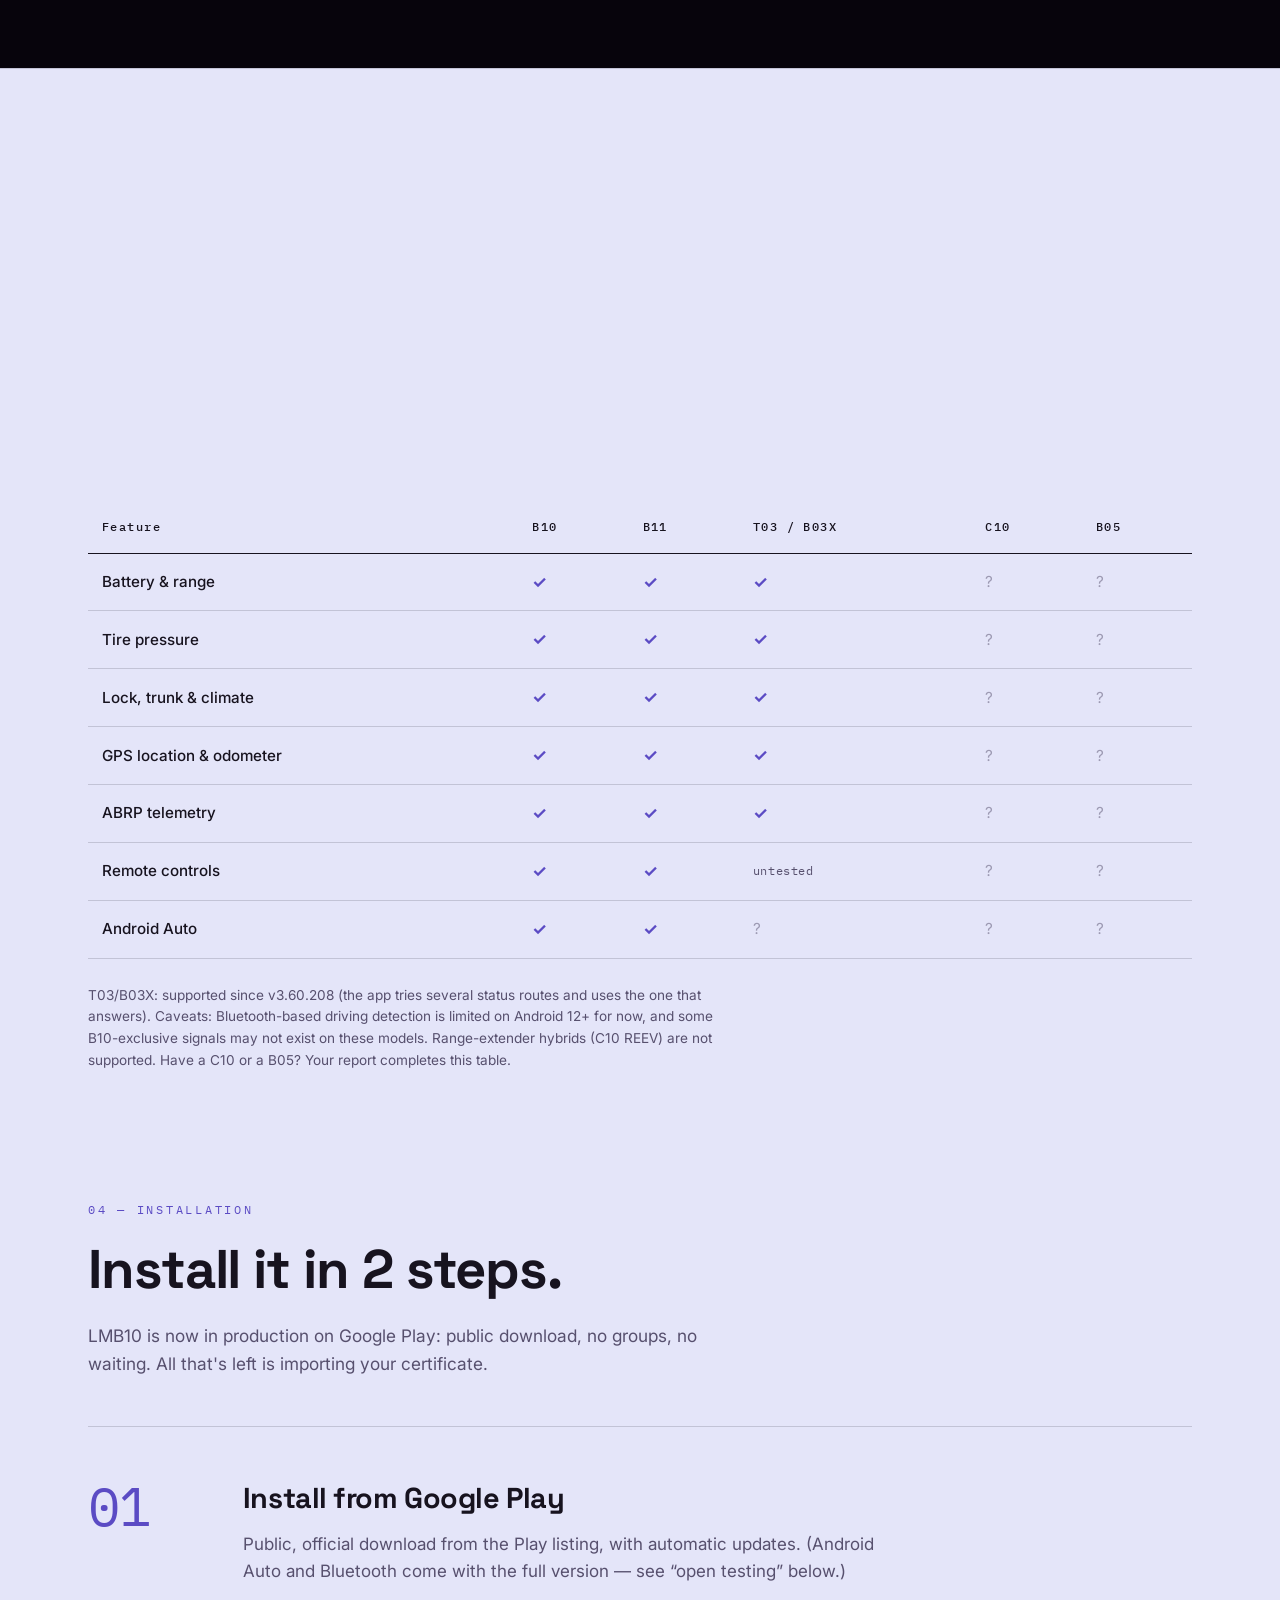
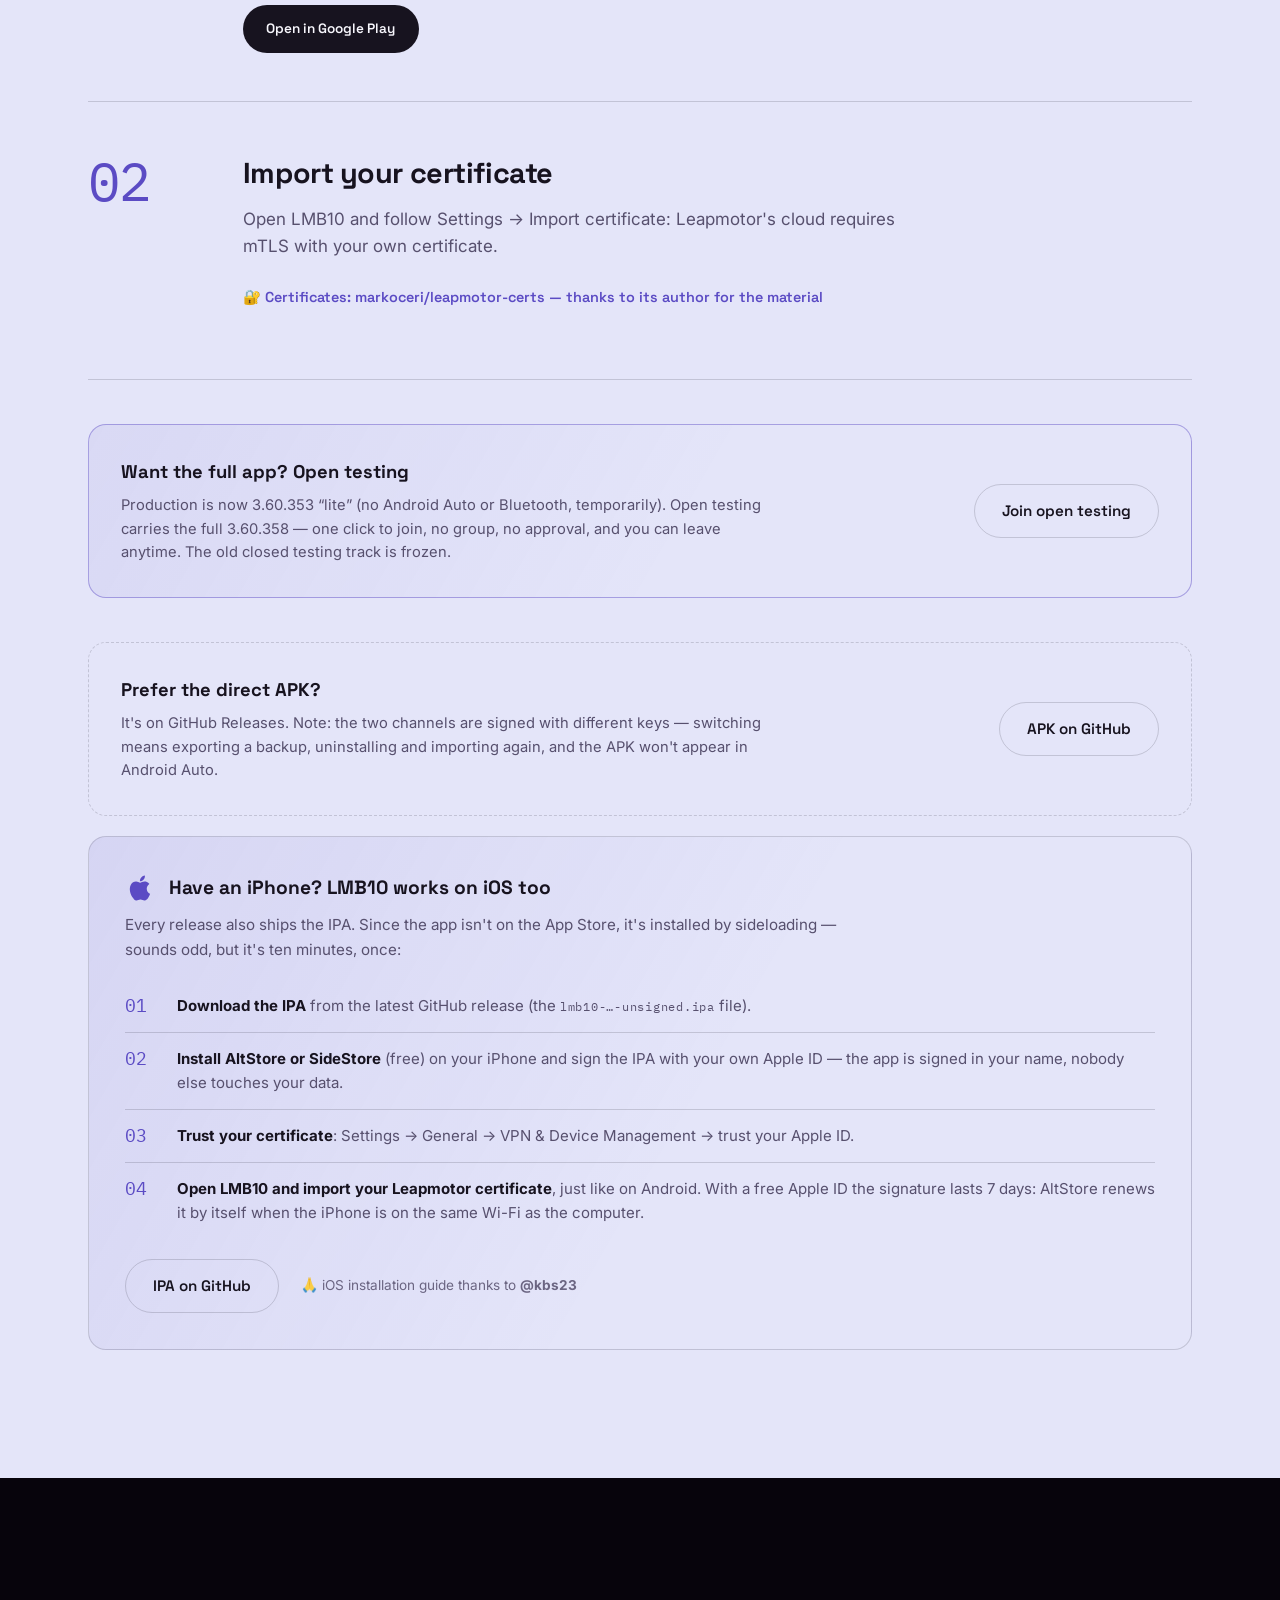
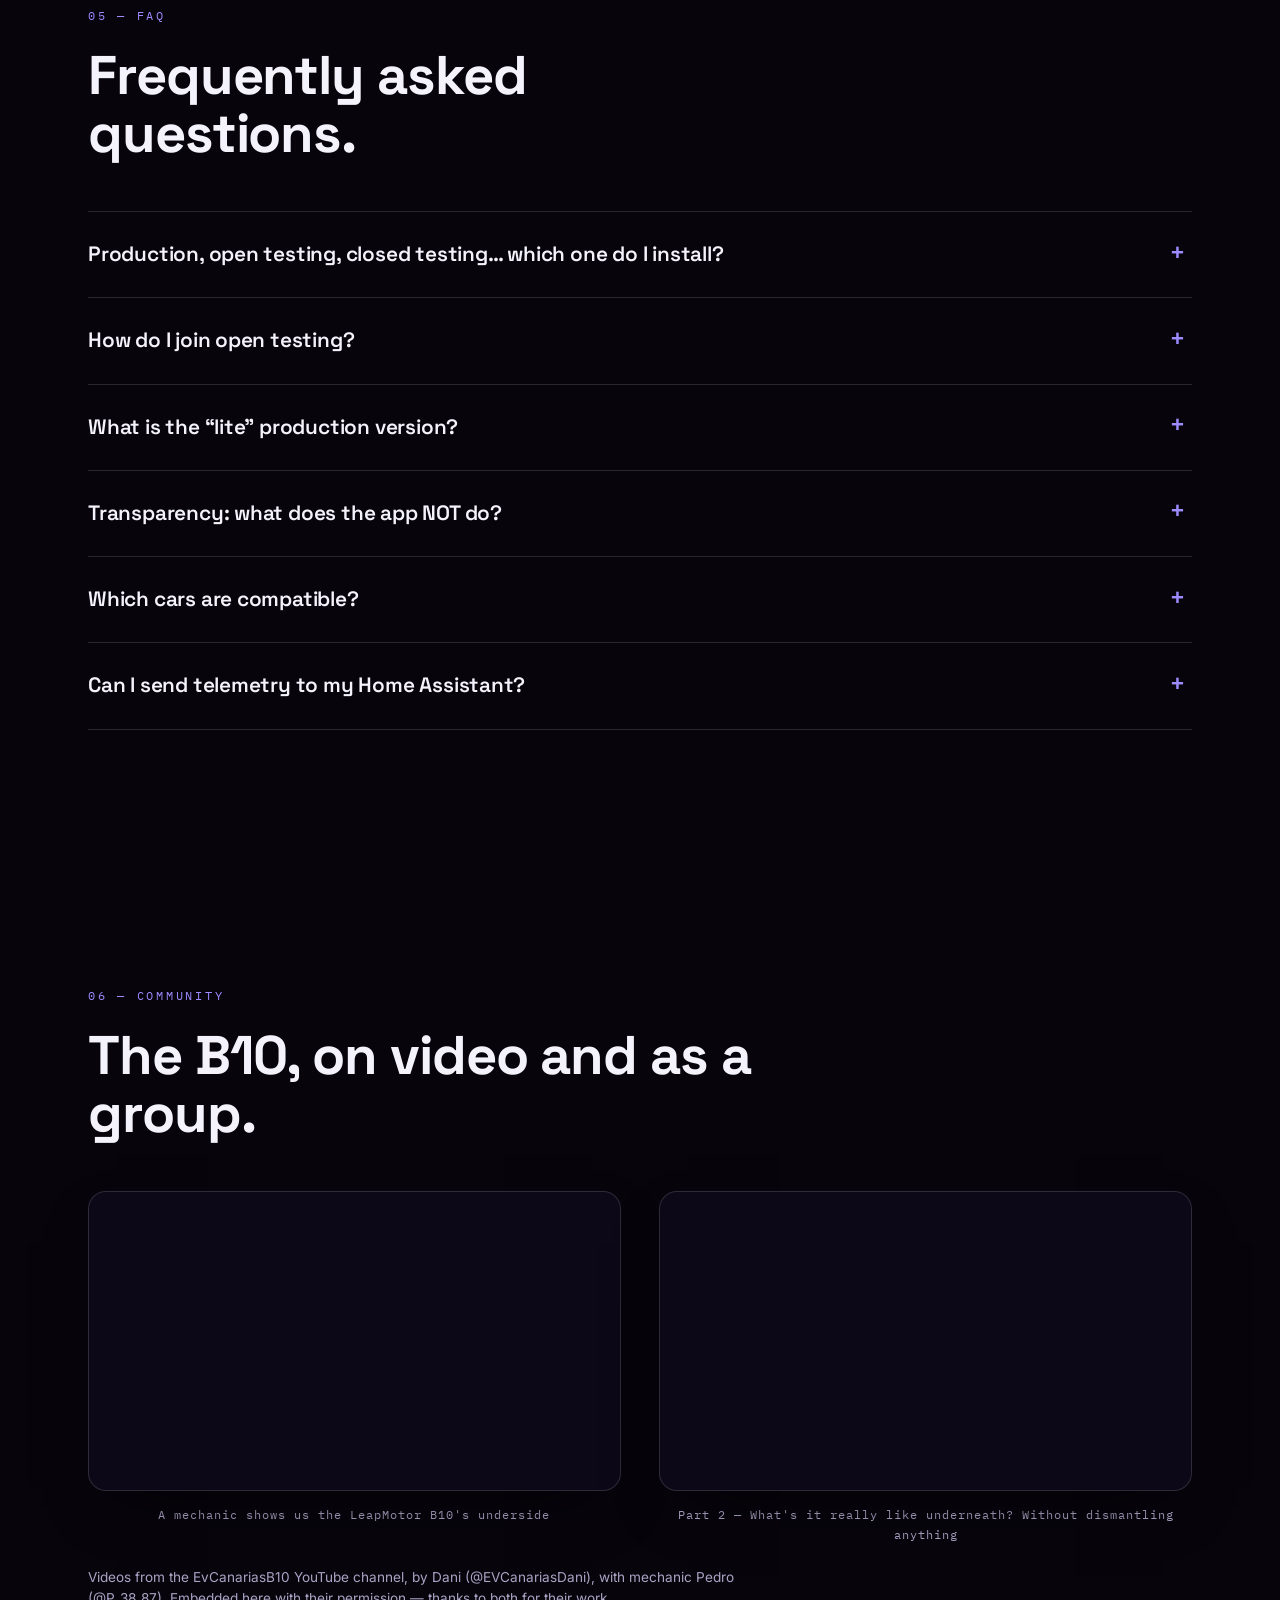
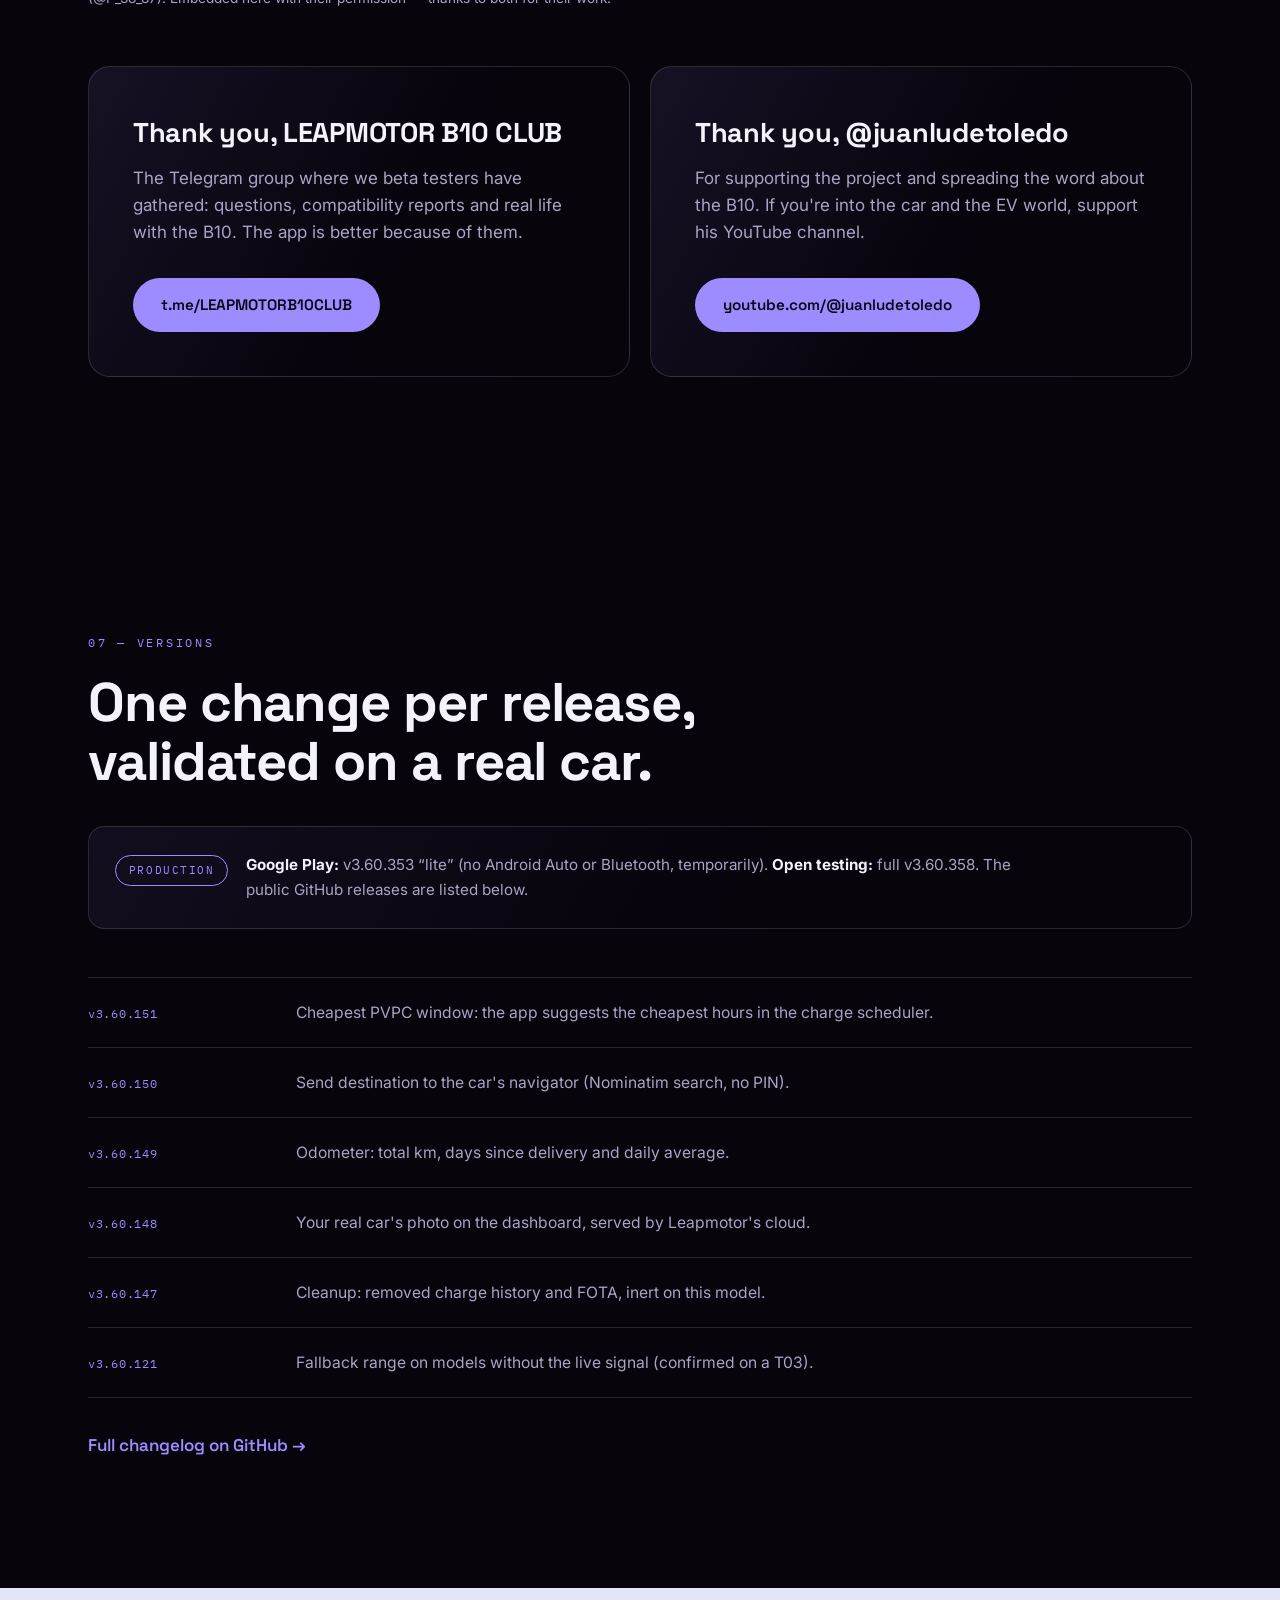
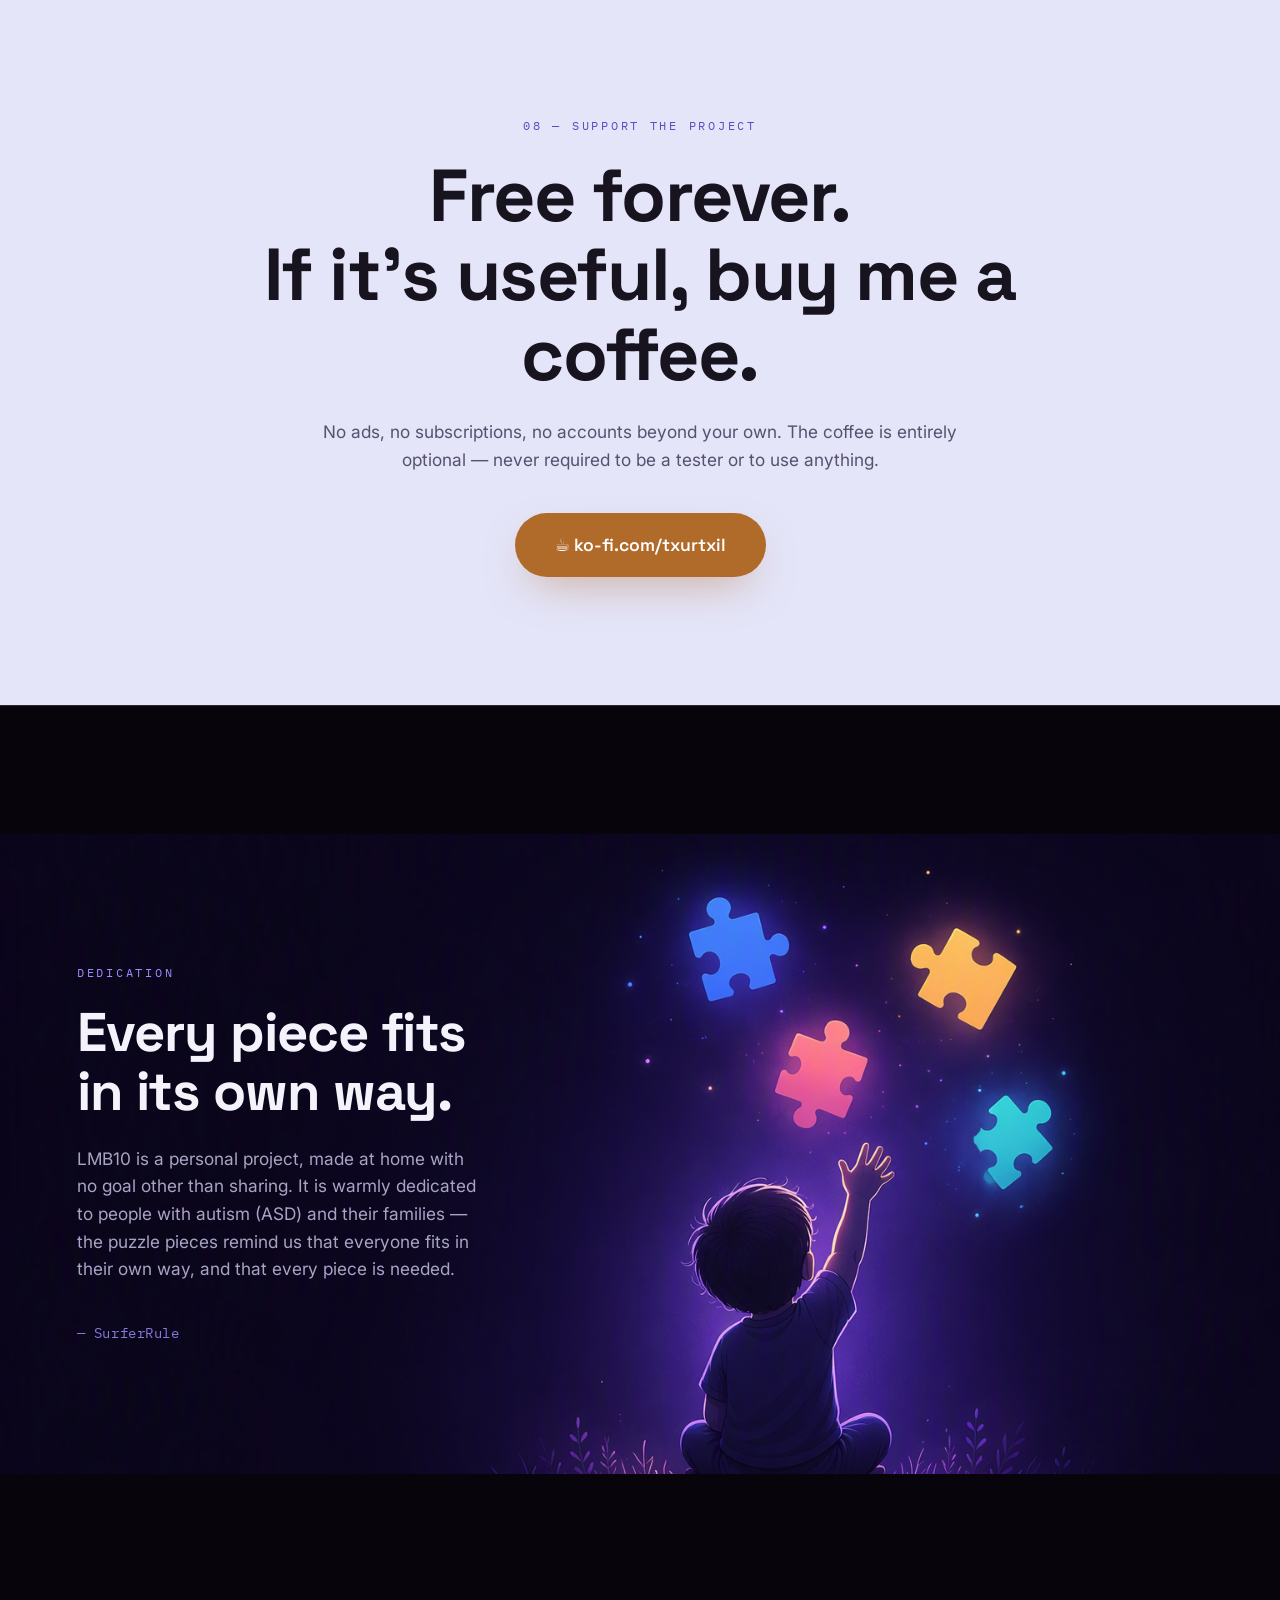
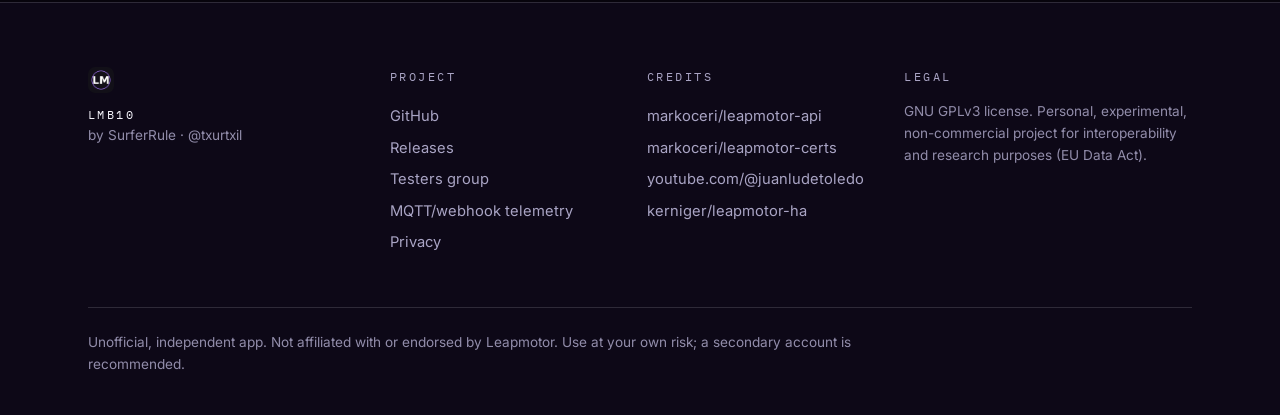
==== commit 2d314926: "docs(web): notificaciones configurables (feat 09), tarifa 2.0TD en costes, informe de consumo unific" ====
--- a/docs/index.html
+++ b/docs/index.html
@@ -90,7 +90,7 @@
 
 <!-- ══════════ AVISO ANDROID AUTO ══════════ -->
 <div class="notice notice-ok">
-  <p class="mono" data-i18n="notice">✓ ANDROID AUTO — ya disponible instalando LMB10 desde Google Play.</p>
+  <p class="mono" data-i18n="notice">ⓘ ANDROID AUTO — la producción (3.60.353 «lite») no lo incluye temporalmente, a la espera de la revisión de Play. La prueba abierta 3.60.358 sí lo trae, con «Cargadores cerca» y búsqueda de destinos.</p>
 </div>
 
 <!-- ══════════ STATS ══════════ -->
@@ -165,6 +165,13 @@
           <p data-i18n="feat.8.d">Envío de telemetría por MQTT o webhook a tu propio servidor (Home Assistant, Node-RED…), además de ABRP. Y gráficas de consumo cruzadas con la temperatura exterior de Open-Meteo para entender el invierno.</p>
         </div>
       </article>
+          <article class="feat reveal">
+            <span class="feat-num mono">09</span>
+            <div>
+              <h3 data-i18n="feat.9.t">Notificaciones configurables</h3>
+              <p data-i18n="feat.9.d">Siete avisos independientes en Ajustes → Notificaciones: carga completada, cambios de estado del coche, alertas de centinela, resúmenes diarios… Eliges qué te interesa y qué queda en silencio.</p>
+            </div>
+          </article>
     </div>
 
     <ul class="chips reveal" aria-label="Más funciones">
@@ -373,7 +380,7 @@
     <h2 class="h2 reveal" data-i18n="ver.title">Un cambio por release, validado en coche real.</h2>
     <div class="channel-note reveal">
       <span class="channel-tag mono" data-i18n="ver.prod.tag">PRODUCCIÓN</span>
-      <p data-i18n="ver.prod.d"><b>Google Play:</b> v3.60.179 ya es la versión pública estable. El canal beta (prueba cerrada) va por la <b>v3.60.186</b> — aquí abajo se listan las releases de GitHub, que siguen el canal beta.</p>
+      <p data-i18n="ver.prod.d"><b>Google Play:</b> v3.60.353 «lite» (sin Android Auto ni Bluetooth, temporalmente). <b>Prueba abierta:</b> v3.60.358 completa. Abajo se listan las releases públicas de GitHub.</p>
     </div>
     <div class="timeline" id="timeline">
       <p class="mono tl-loading" id="tlLoading" data-i18n="ver.loading">Cargando releases desde GitHub…</p>
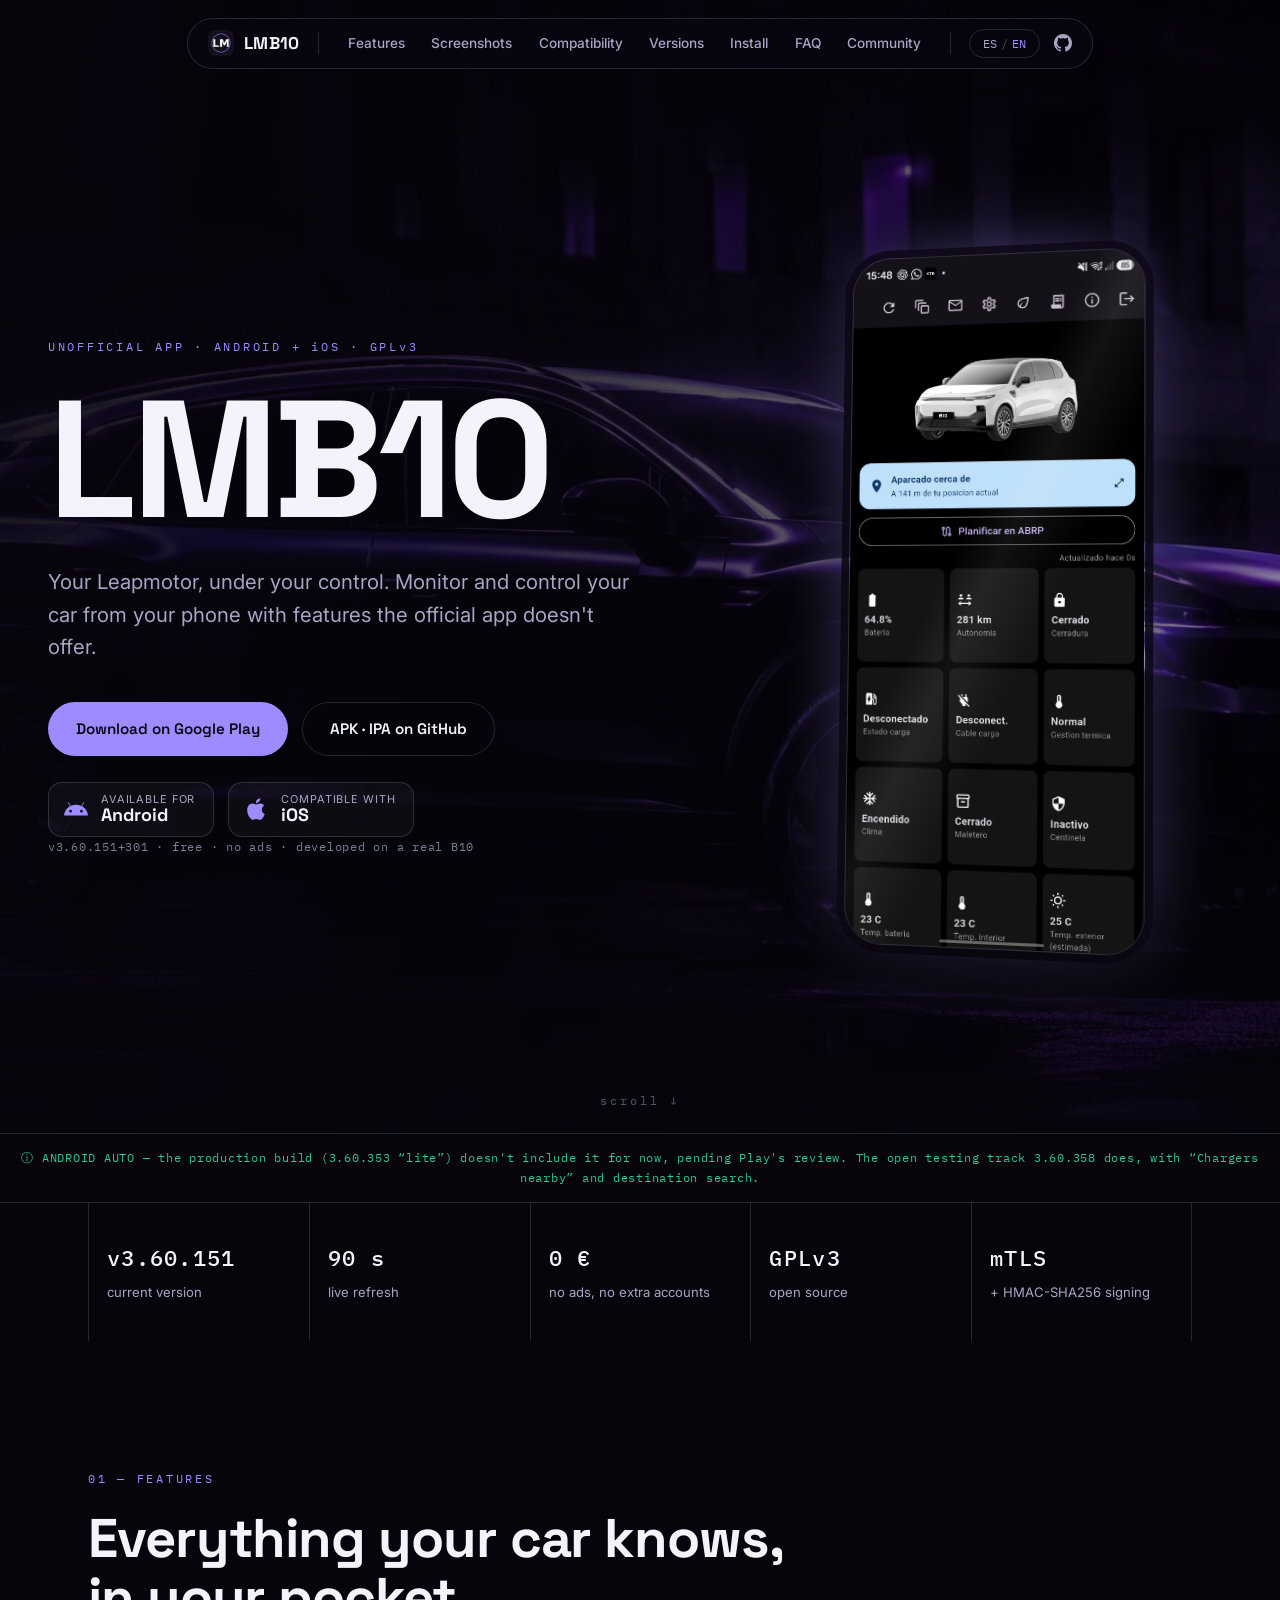
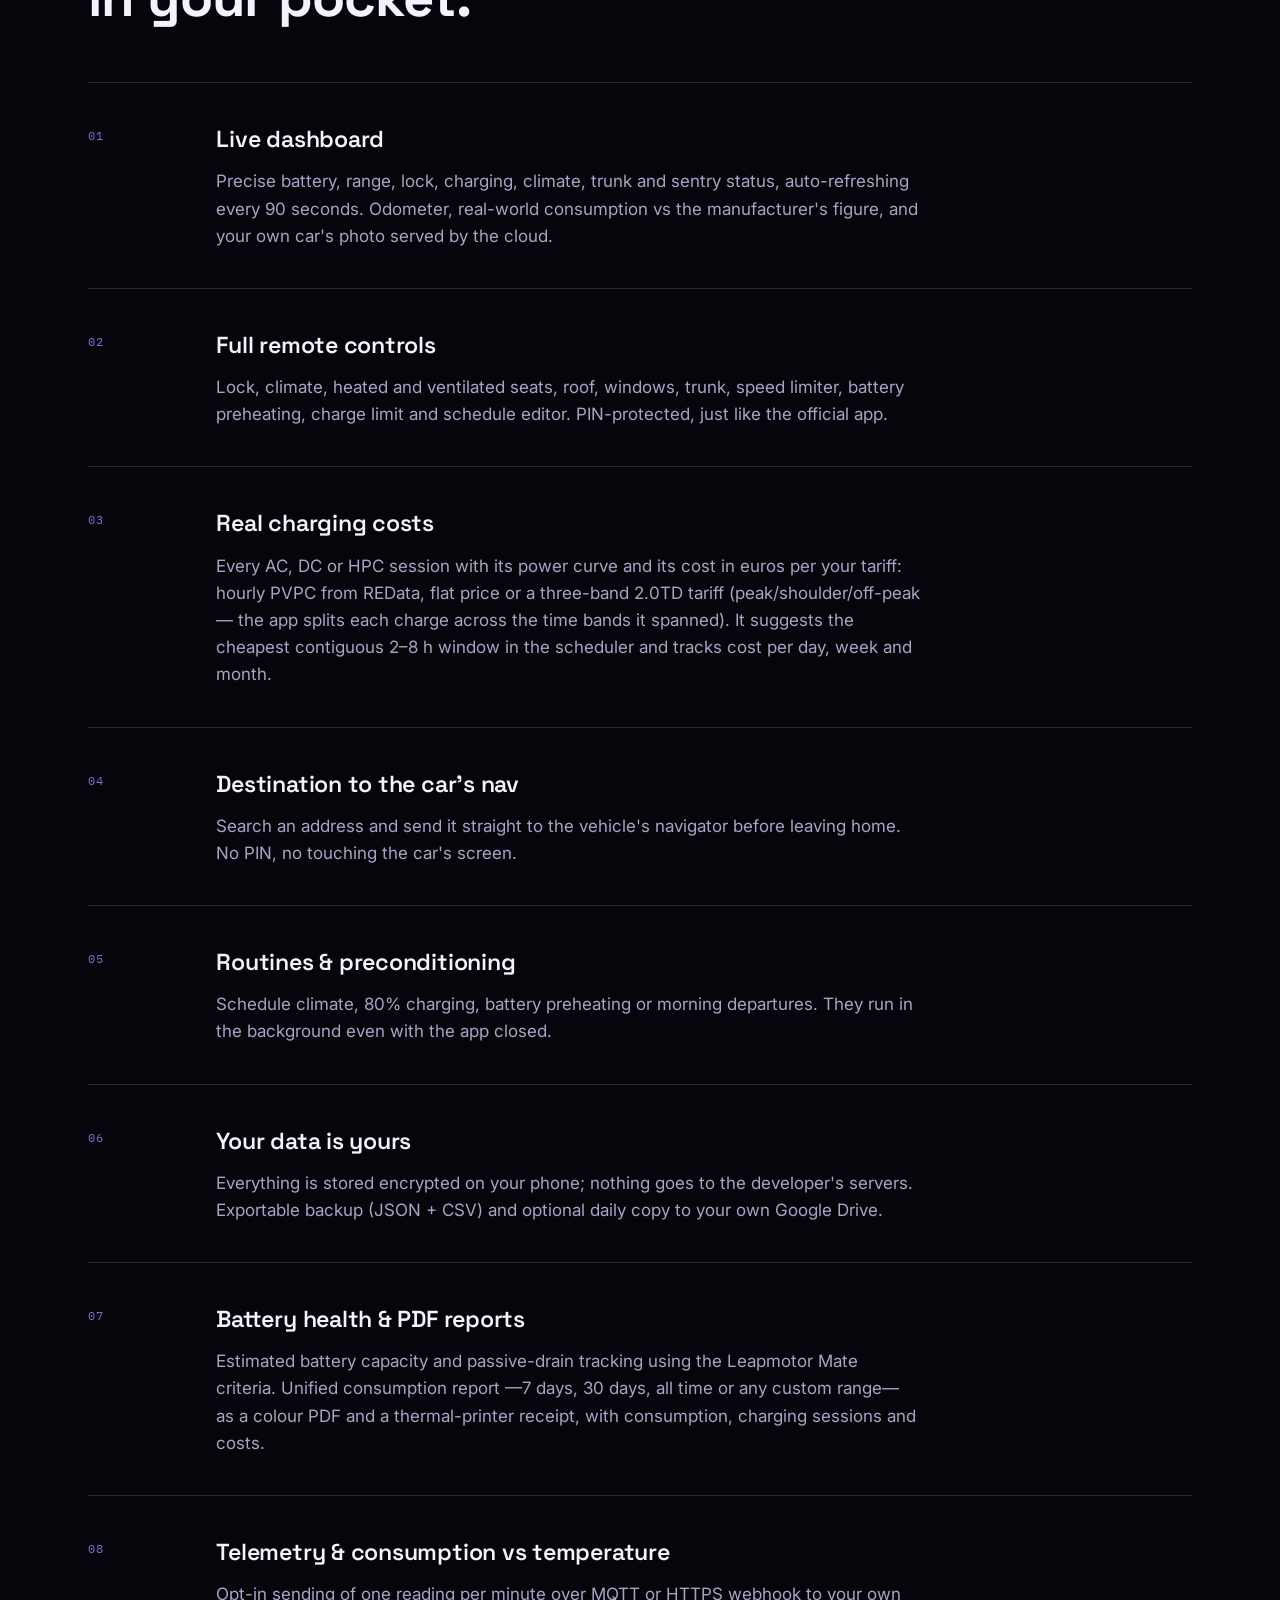
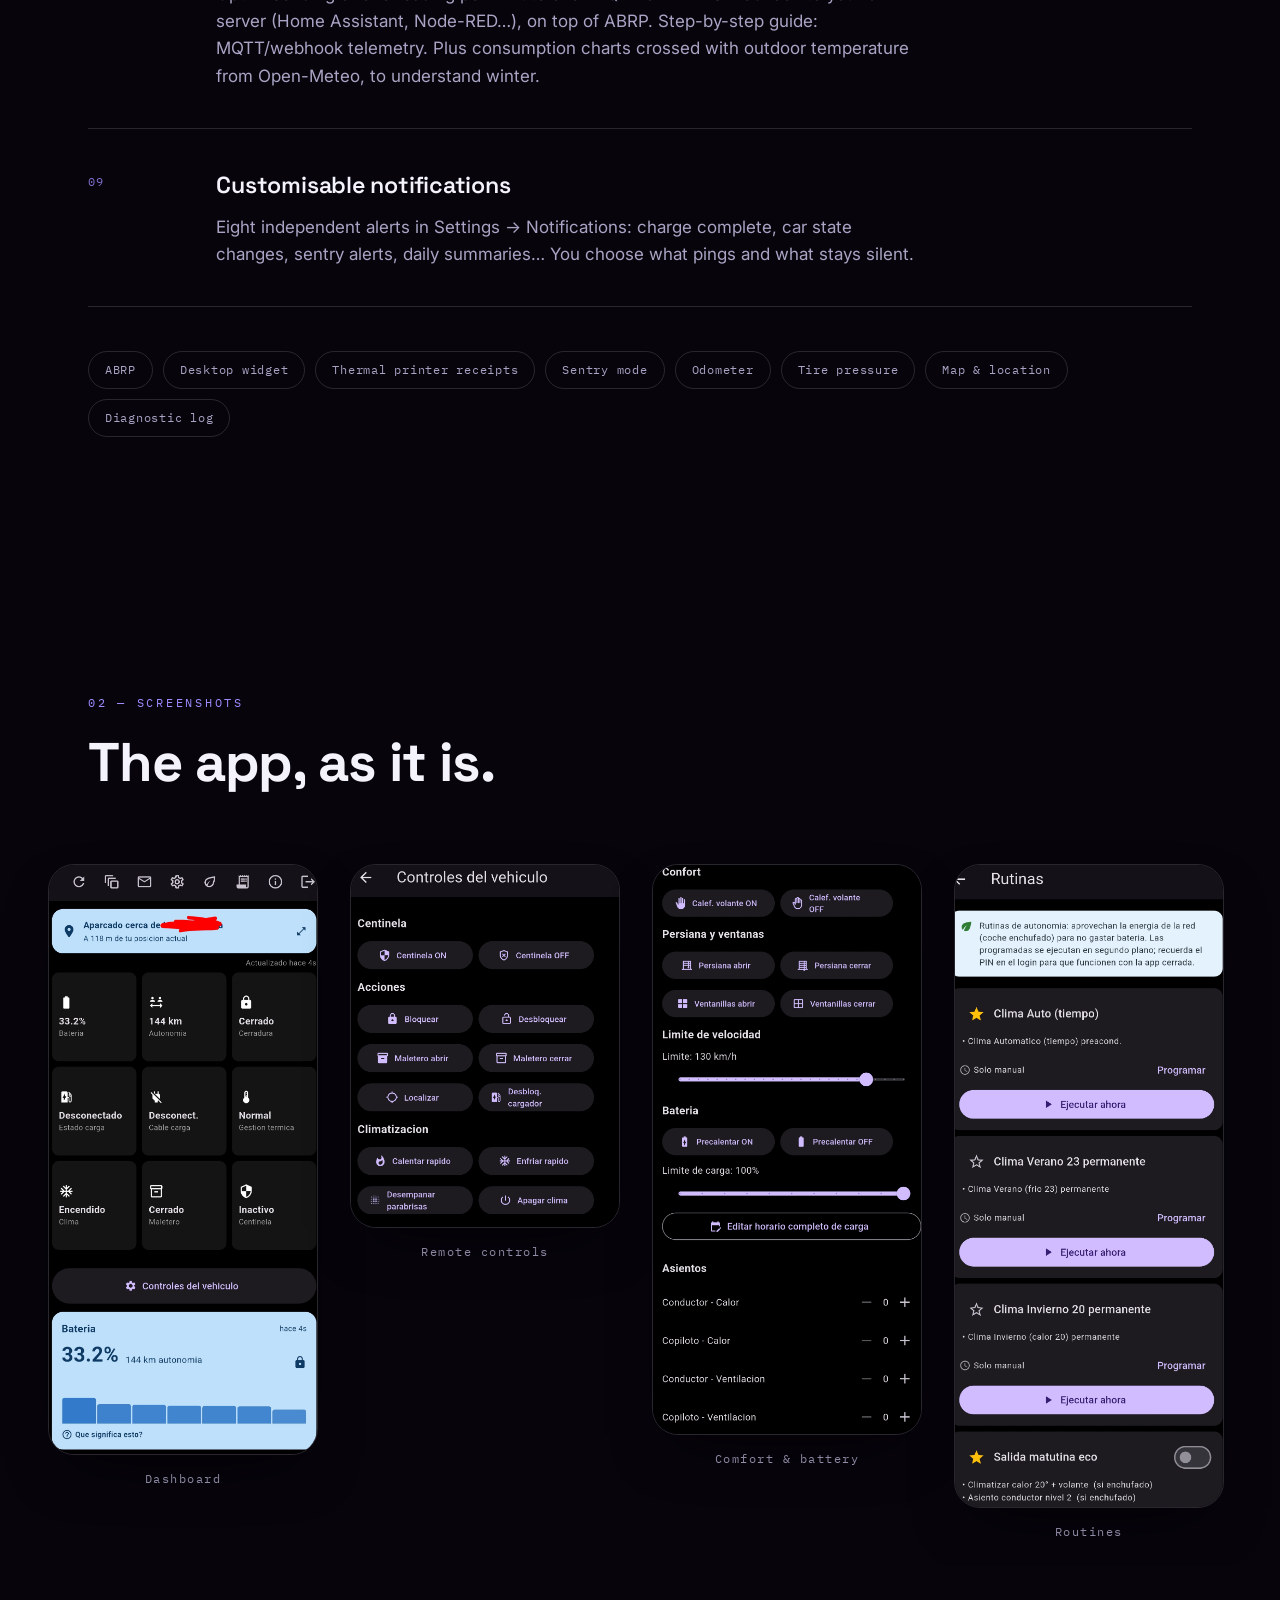
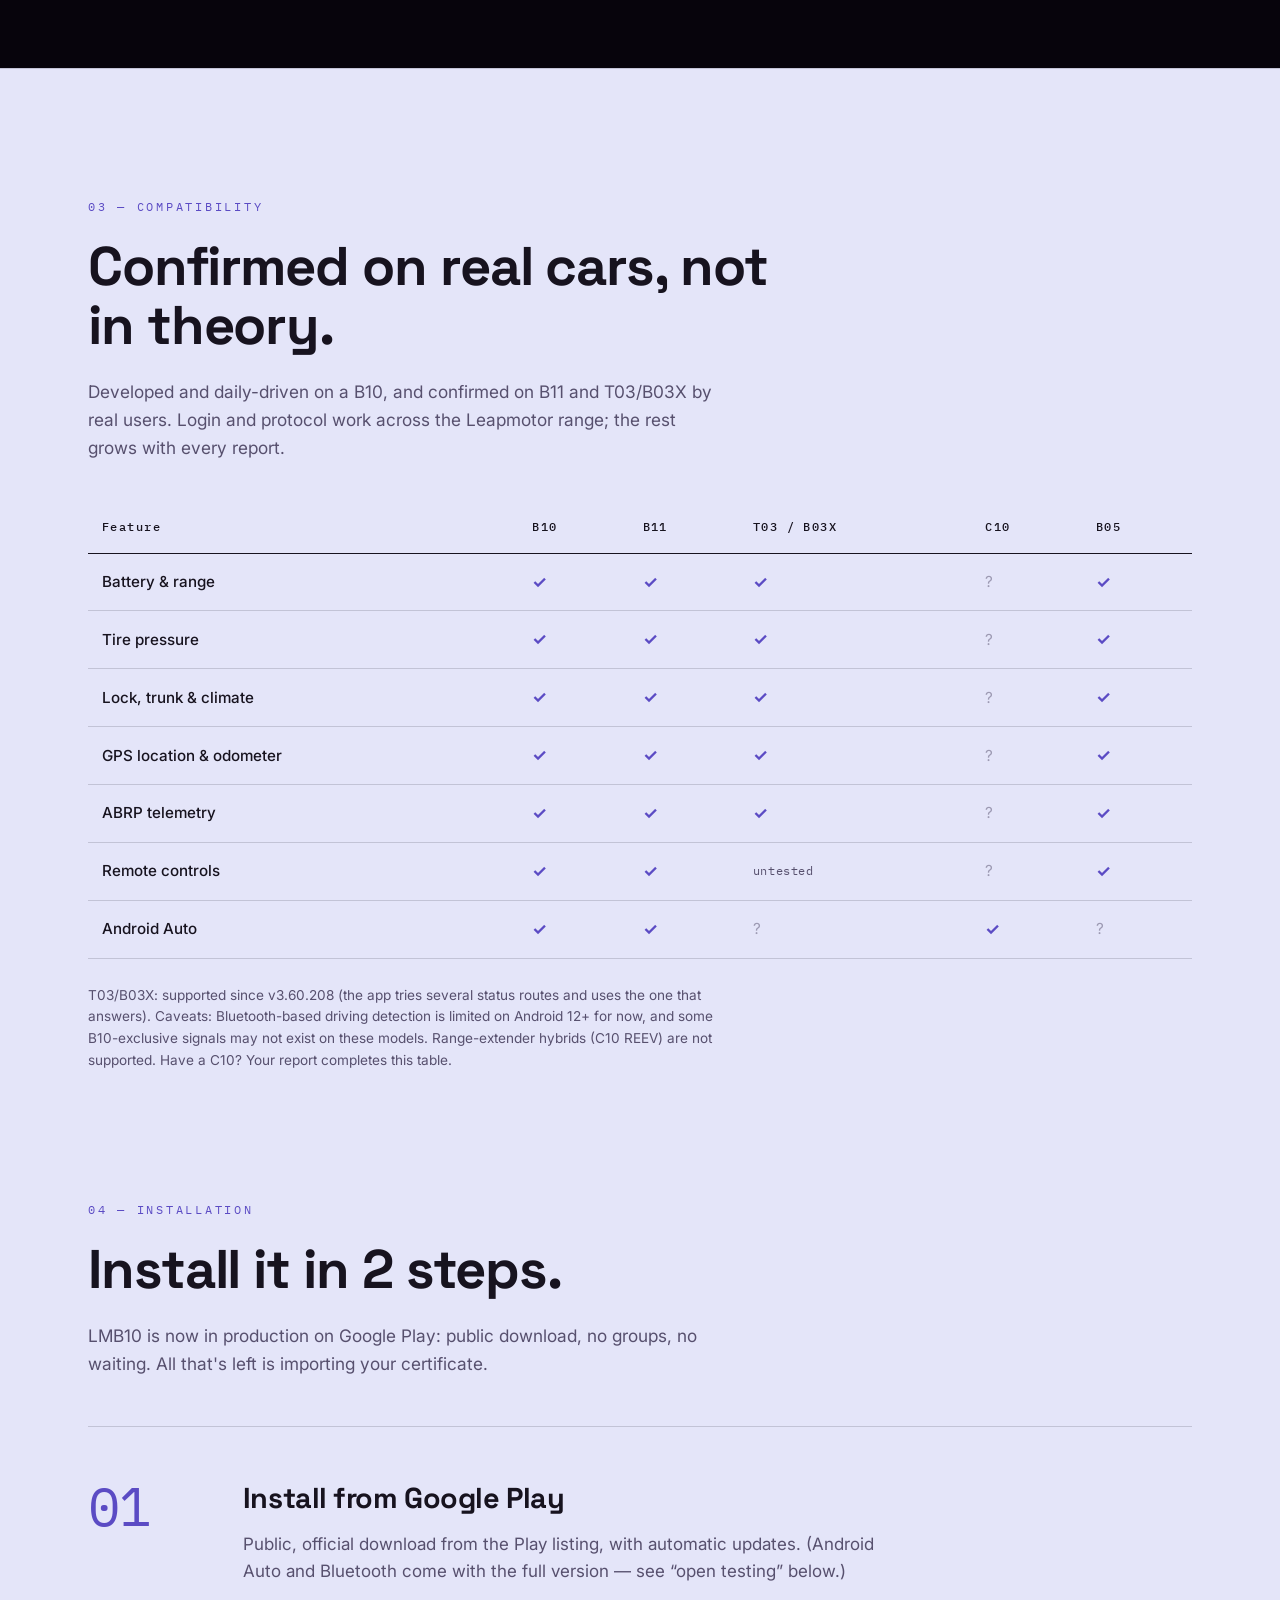
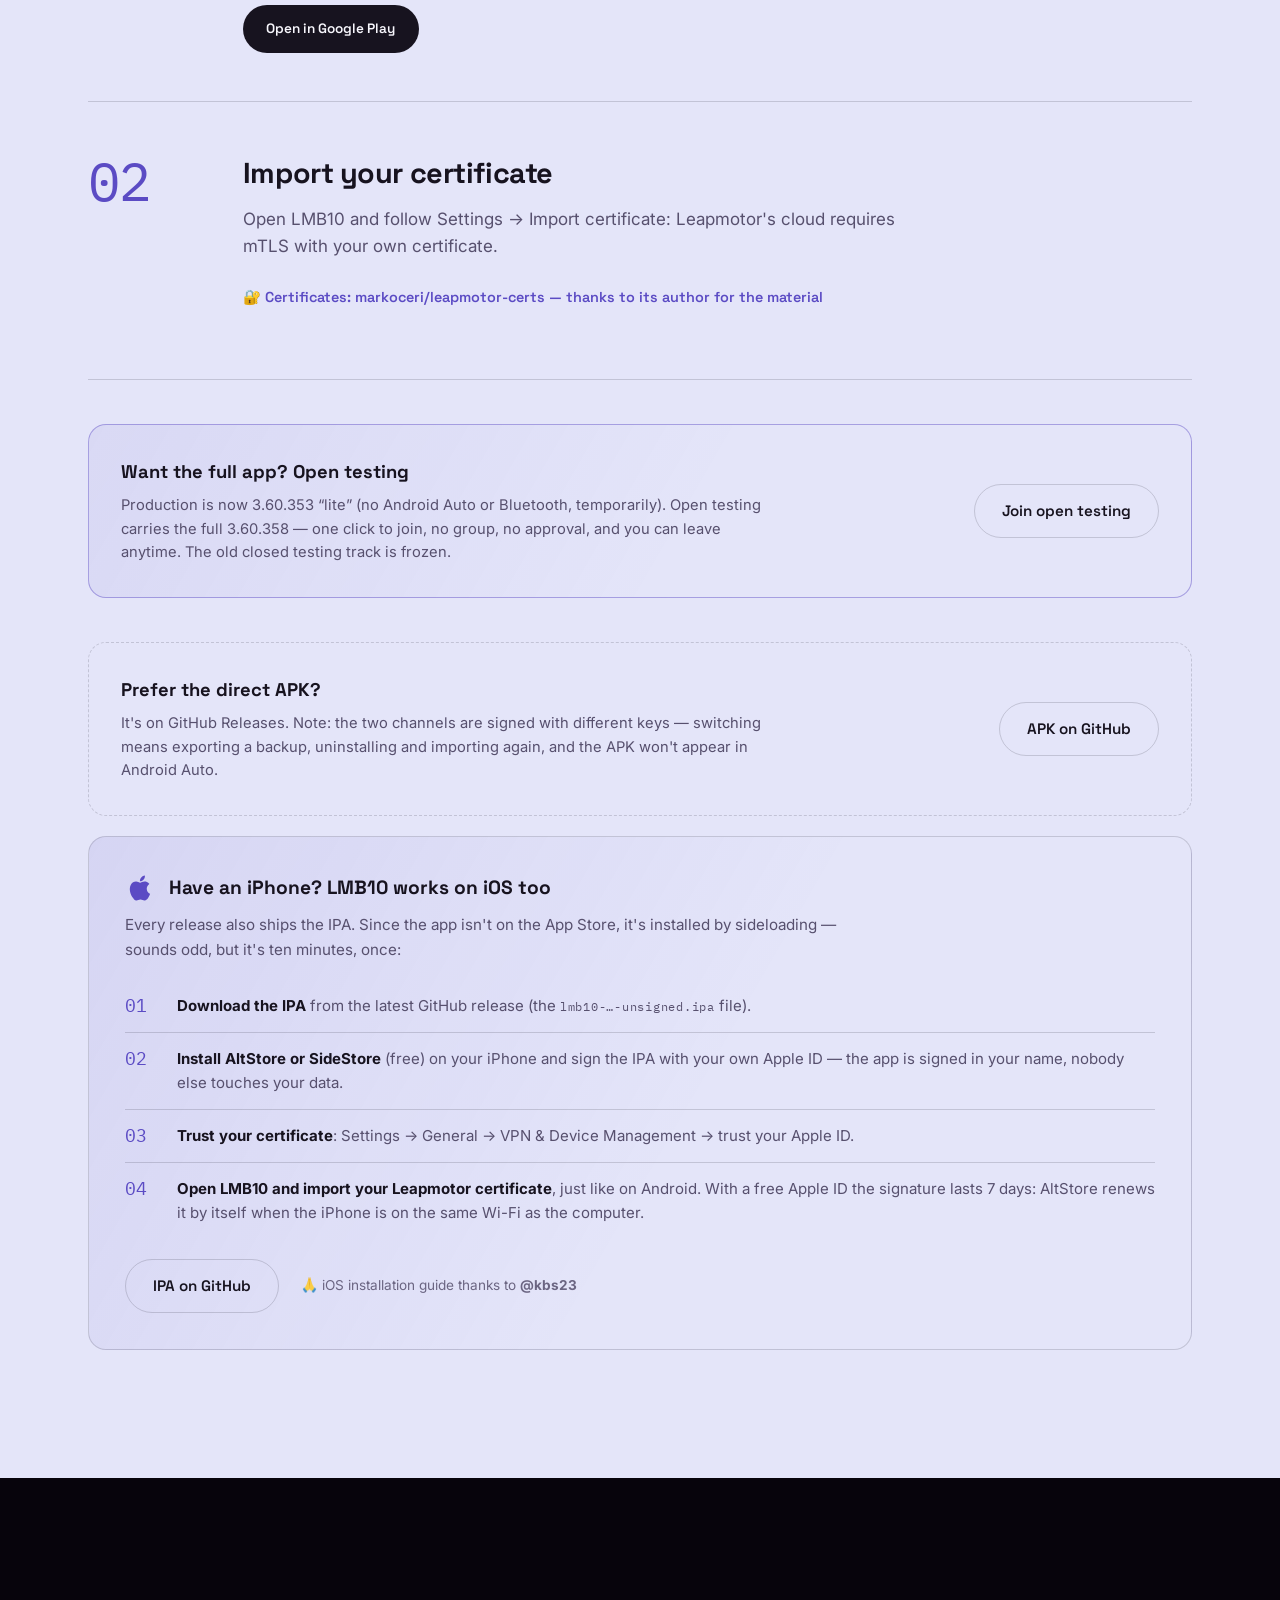
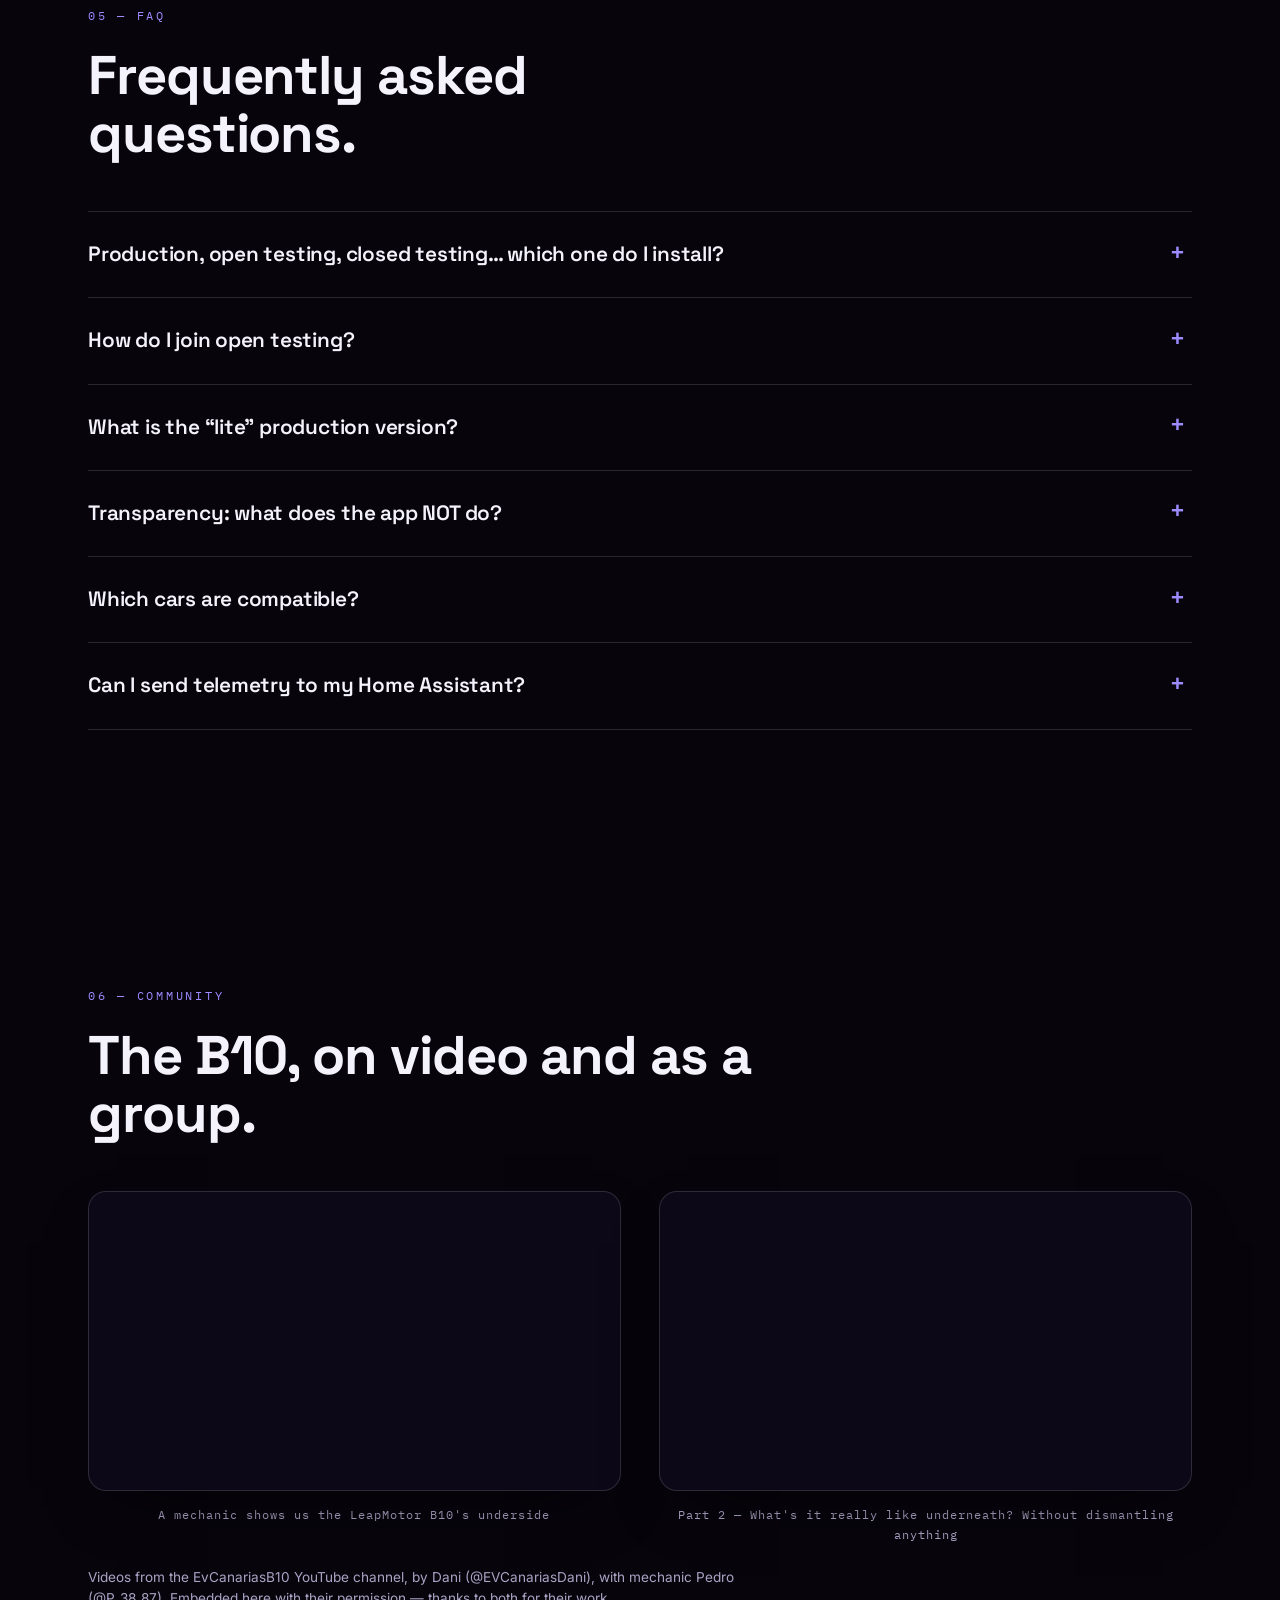
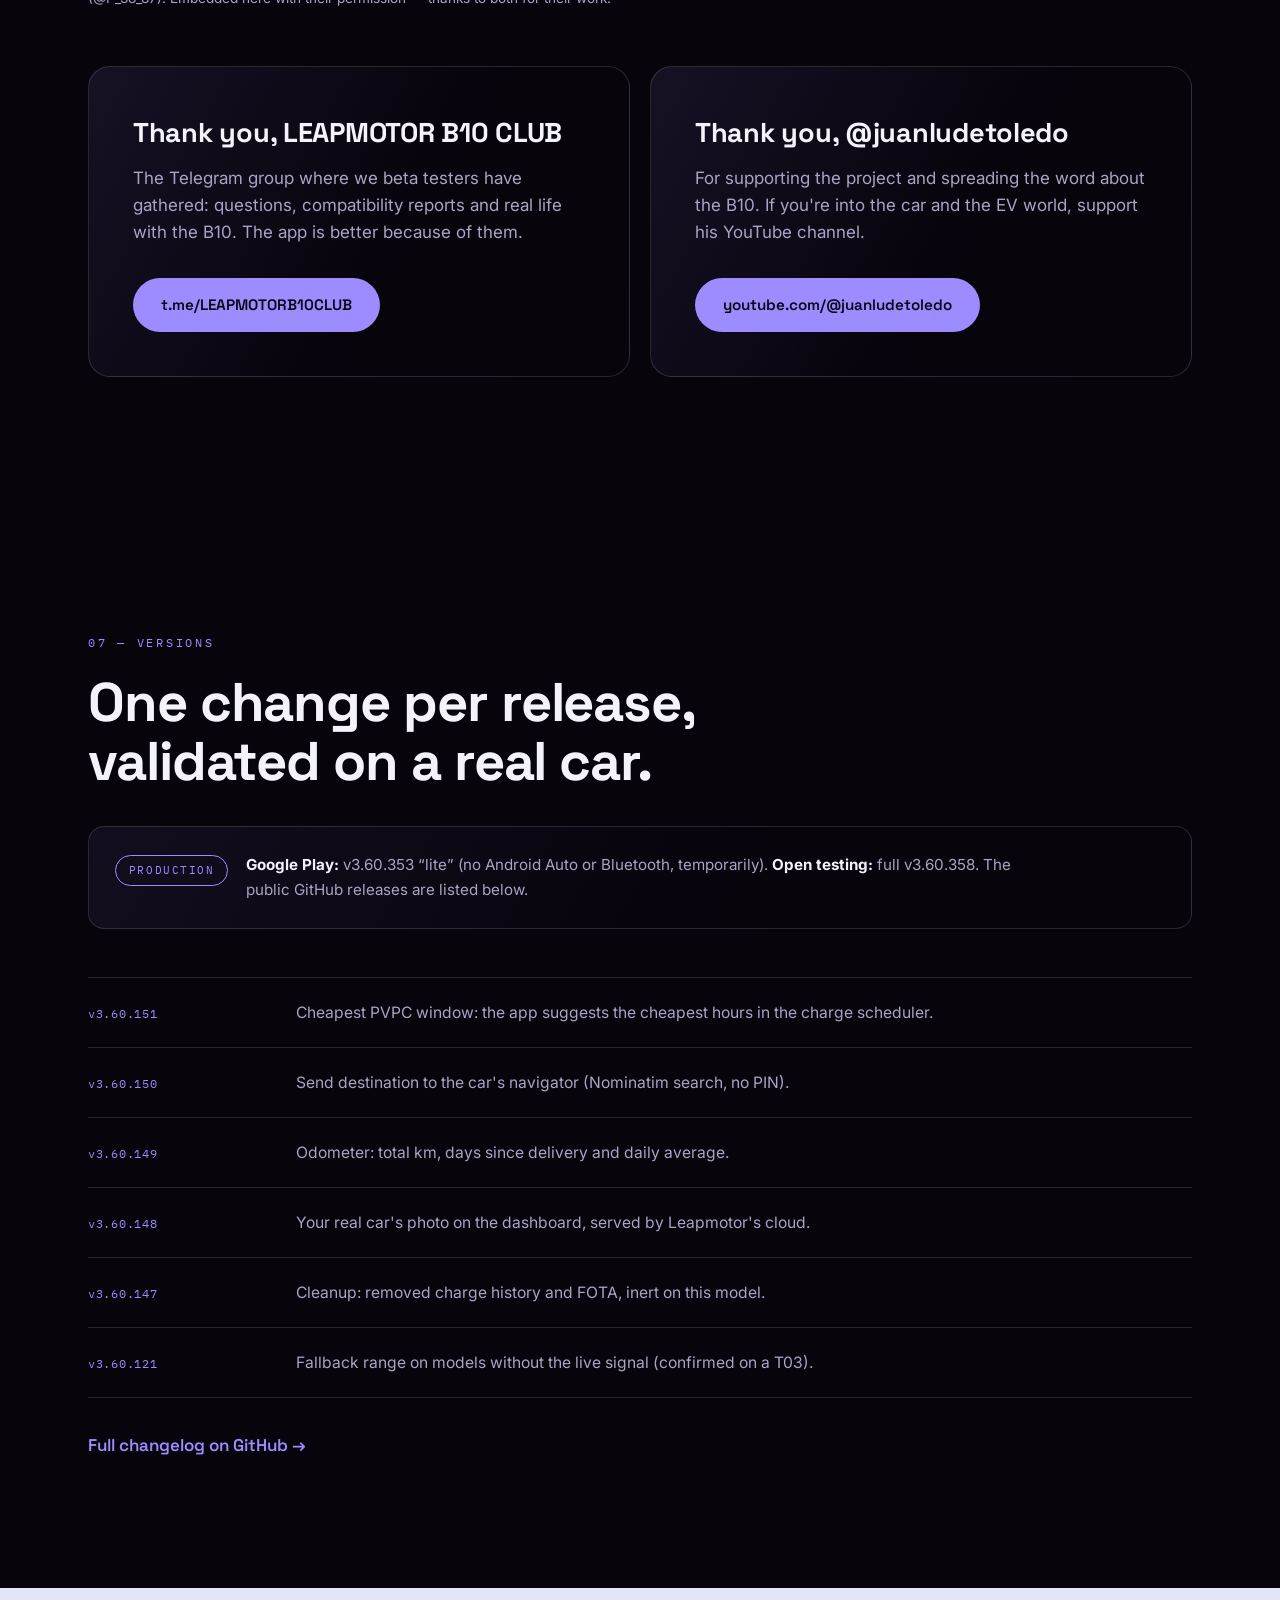
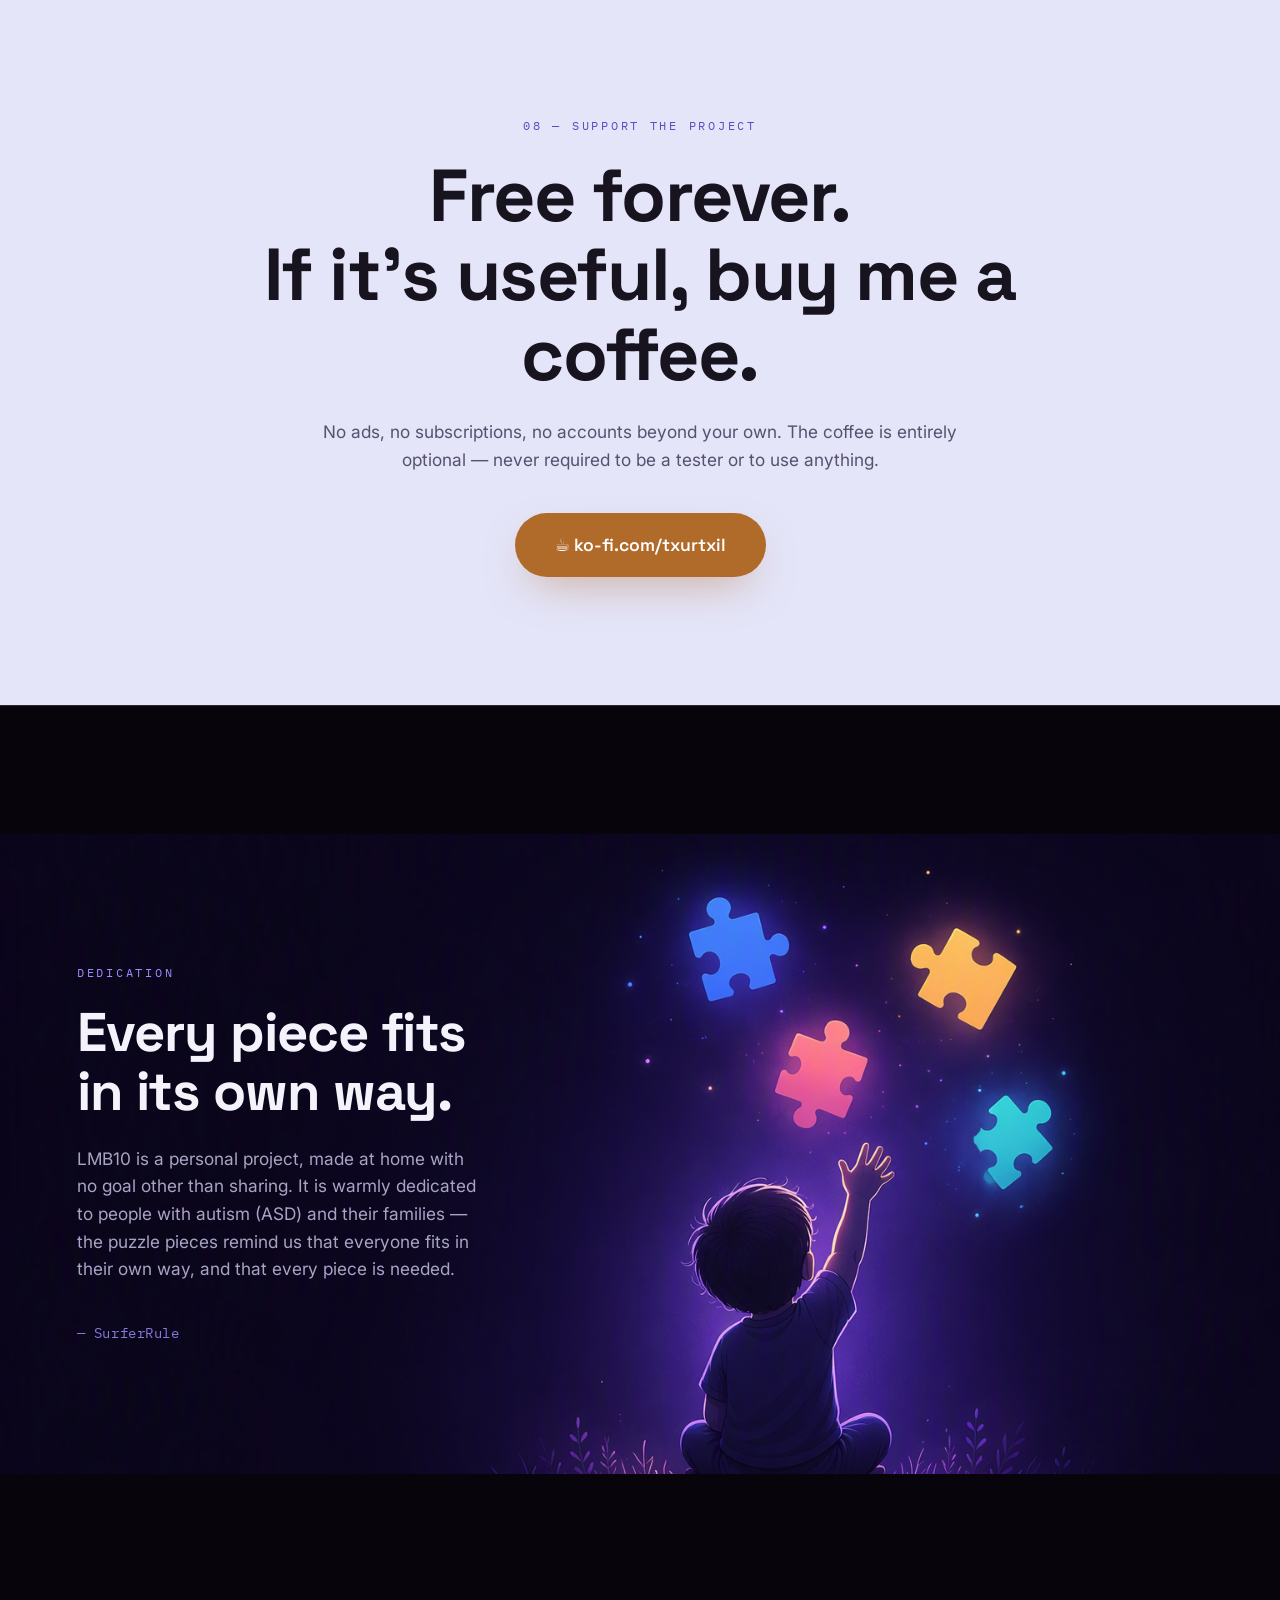
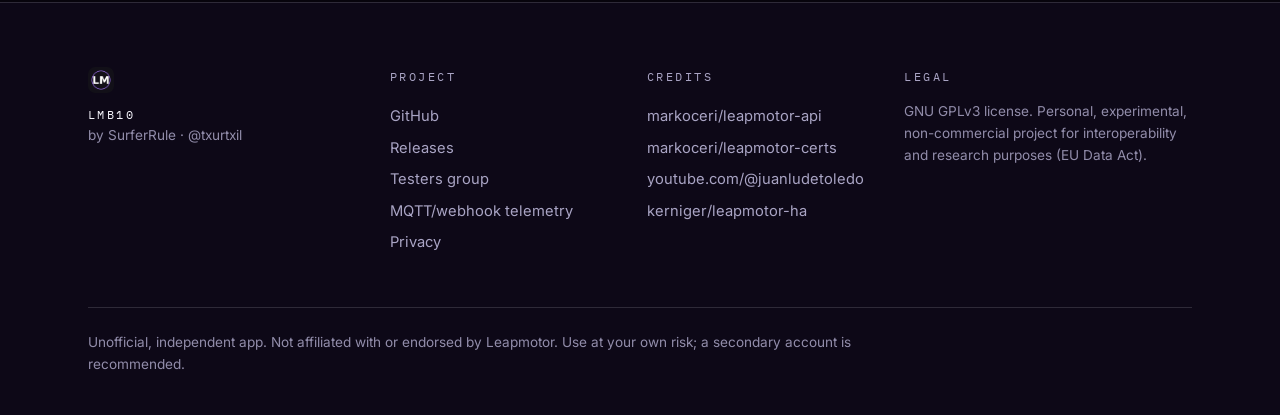
==== commit b254e13d: "docs(web): B05 soportado (tabla completa con check, FAQ y nota actualizadas)" ====
--- a/docs/index.html
+++ b/docs/index.html
@@ -219,17 +219,17 @@
           <tr><th data-i18n="compat.feat">Función</th><th>B10</th><th>B11</th><th>T03 / B03X</th><th>C10</th><th>B05</th></tr>
         </thead>
         <tbody>
-          <tr><td data-i18n="c.1">Batería y autonomía</td><td class="ok">✓</td><td class="ok">✓</td><td class="ok">✓</td><td class="unk">?</td><td class="unk">?</td></tr>
-          <tr><td data-i18n="c.2">Presión de neumáticos</td><td class="ok">✓</td><td class="ok">✓</td><td class="ok">✓</td><td class="unk">?</td><td class="unk">?</td></tr>
-          <tr><td data-i18n="c.3">Cerradura, maletero y clima</td><td class="ok">✓</td><td class="ok">✓</td><td class="ok">✓</td><td class="unk">?</td><td class="unk">?</td></tr>
-          <tr><td data-i18n="c.4">Ubicación GPS y odómetro</td><td class="ok">✓</td><td class="ok">✓</td><td class="ok">✓</td><td class="unk">?</td><td class="unk">?</td></tr>
-          <tr><td data-i18n="c.5">Telemetría ABRP</td><td class="ok">✓</td><td class="ok">✓</td><td class="ok">✓</td><td class="unk">?</td><td class="unk">?</td></tr>
-          <tr><td data-i18n="c.6">Controles remotos</td><td class="ok">✓</td><td class="ok">✓</td><td class="warn" data-i18n="c.untested">sin probar</td><td class="unk">?</td><td class="unk">?</td></tr>
-          <tr><td>Android Auto</td><td class="ok">✓</td><td class="ok">✓</td><td class="unk">?</td><td class="unk">?</td><td class="unk">?</td></tr>
+          <tr><td data-i18n="c.1">Batería y autonomía</td><td class="ok">✓</td><td class="ok">✓</td><td class="ok">✓</td><td class="unk">?</td><td class="ok">✓</td></tr>
+          <tr><td data-i18n="c.2">Presión de neumáticos</td><td class="ok">✓</td><td class="ok">✓</td><td class="ok">✓</td><td class="unk">?</td><td class="ok">✓</td></tr>
+          <tr><td data-i18n="c.3">Cerradura, maletero y clima</td><td class="ok">✓</td><td class="ok">✓</td><td class="ok">✓</td><td class="unk">?</td><td class="ok">✓</td></tr>
+          <tr><td data-i18n="c.4">Ubicación GPS y odómetro</td><td class="ok">✓</td><td class="ok">✓</td><td class="ok">✓</td><td class="unk">?</td><td class="ok">✓</td></tr>
+          <tr><td data-i18n="c.5">Telemetría ABRP</td><td class="ok">✓</td><td class="ok">✓</td><td class="ok">✓</td><td class="unk">?</td><td class="ok">✓</td></tr>
+          <tr><td data-i18n="c.6">Controles remotos</td><td class="ok">✓</td><td class="ok">✓</td><td class="warn" data-i18n="c.untested">sin probar</td><td class="unk">?</td><td class="ok">✓</td></tr>
+          <tr><td>Android Auto</td><td class="ok">✓</td><td class="ok">✓</td><td class="unk">?</td><td class="ok">✓</td><td class="unk">?</td></tr>
         </tbody>
       </table>
     </div>
-    <p class="fine reveal" data-i18n="compat.note">T03/B03X: soportado desde la v3.60.208 (la app prueba varias rutas de estado y usa la que responde). Matices: la detección de conducción por Bluetooth está limitada en Android 12+ por ahora, y algunas señales exclusivas del B10 pueden no existir en estos modelos. Los híbridos de autonomía extendida (C10 REEV) no están soportados. ¿Tienes un C10 o un B05? Tu reporte completa esta tabla.</p>
+    <p class="fine reveal" data-i18n="compat.note">T03/B03X: soportado desde la v3.60.208 (la app prueba varias rutas de estado y usa la que responde). Matices: la detección de conducción por Bluetooth está limitada en Android 12+ por ahora, y algunas señales exclusivas del B10 pueden no existir en estos modelos. Los híbridos de autonomía extendida (C10 REEV) no están soportados. ¿Tienes un C10? Tu reporte completa esta tabla.</p>
   </div>
 </section>
 
@@ -322,7 +322,7 @@
       </details>
       <details class="faq-item reveal">
         <summary data-i18n="faq.q5">¿Qué coches son compatibles?</summary>
-        <p data-i18n="faq.a5"><b>B10 y B11</b>, completos. <b>T03/B03X</b> desde la v3.60.208, con matices: la detección de conducción por Bluetooth está limitada en Android 12+ y algunas señales exclusivas del B10 pueden no existir. C10 y B05, sin confirmar — tu reporte ayuda. C10 REEV (autonomía extendida) no está soportado.</p>
+        <p data-i18n="faq.a5"><b>B10, B11 y B05</b>, completos. <b>T03/B03X</b> desde la v3.60.208, con matices: la detección de conducción por Bluetooth está limitada en Android 12+ y algunas señales exclusivas del B10 pueden no existir. C10, sin confirmar — tu reporte ayuda. C10 REEV (autonomía extendida) no está soportado.</p>
       </details>
       <details class="faq-item reveal">
         <summary data-i18n="faq.q6">¿Puedo enviar la telemetría a mi Home Assistant?</summary>
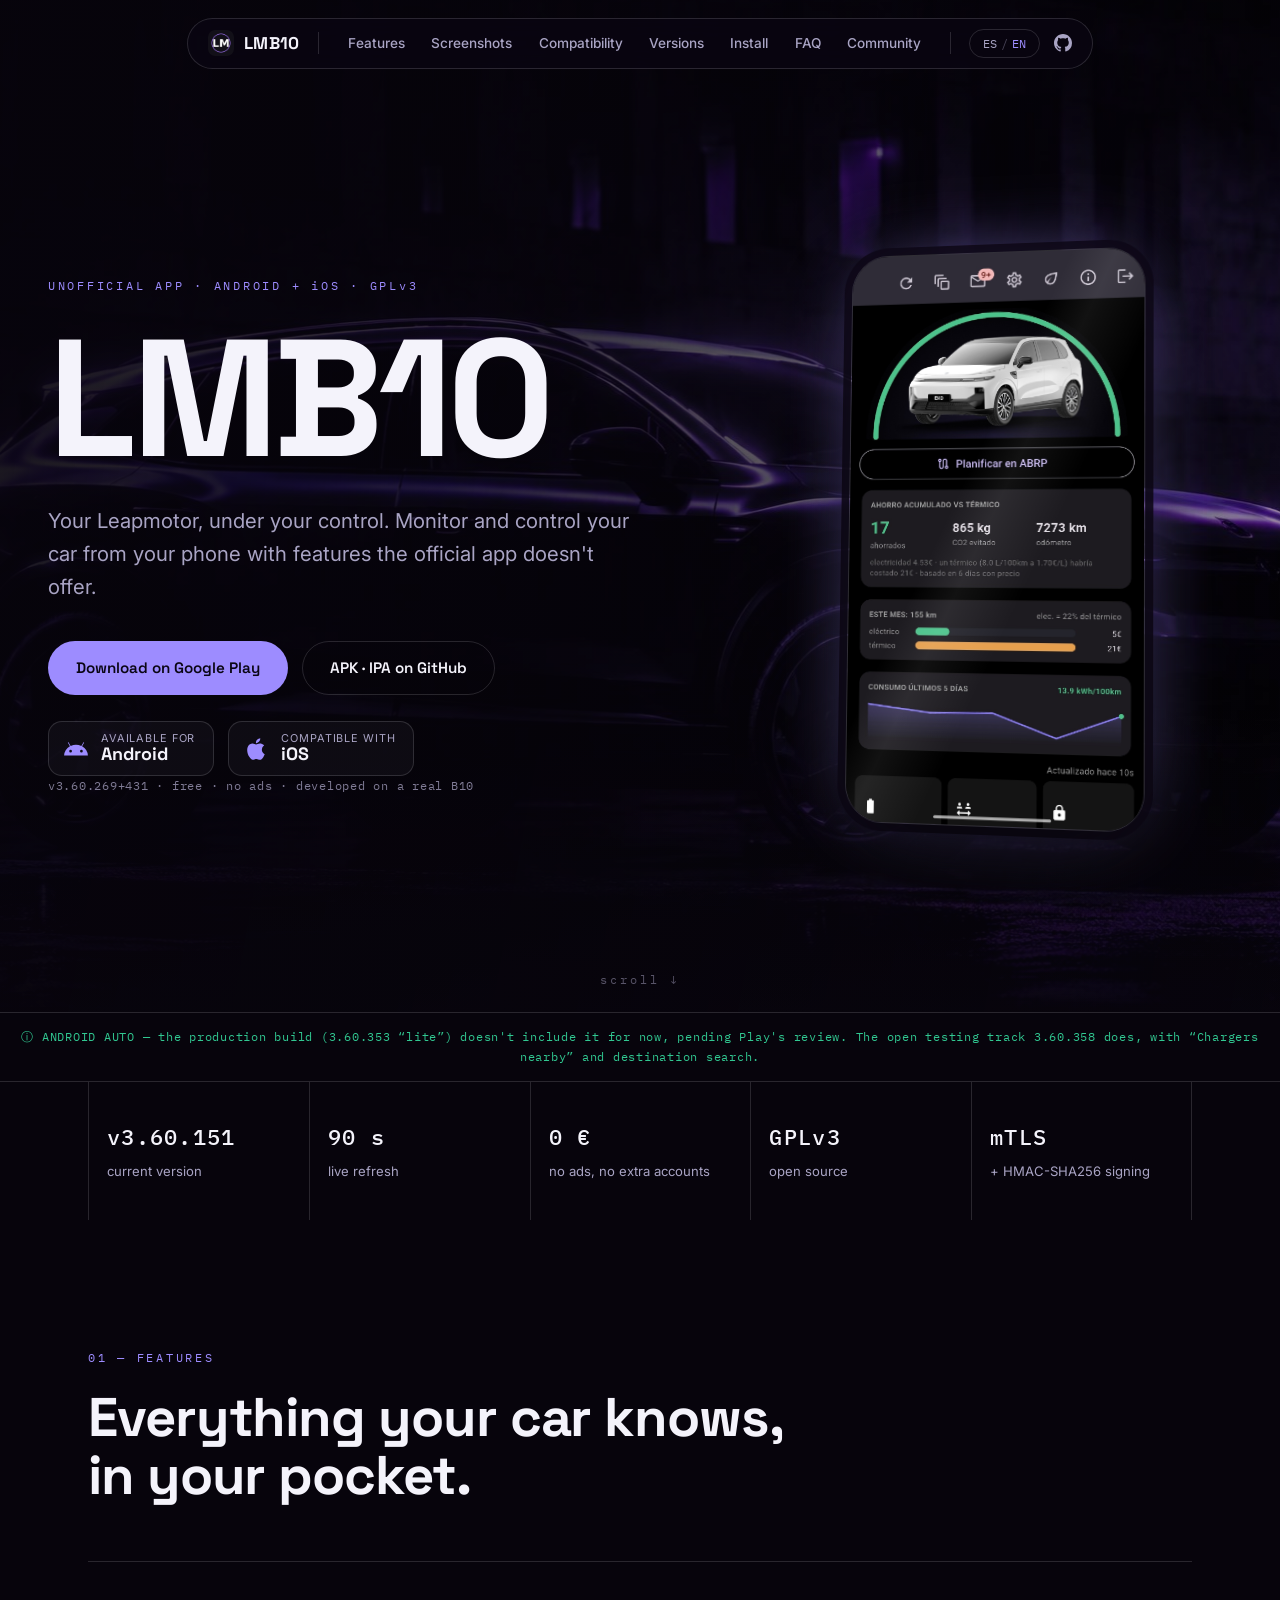
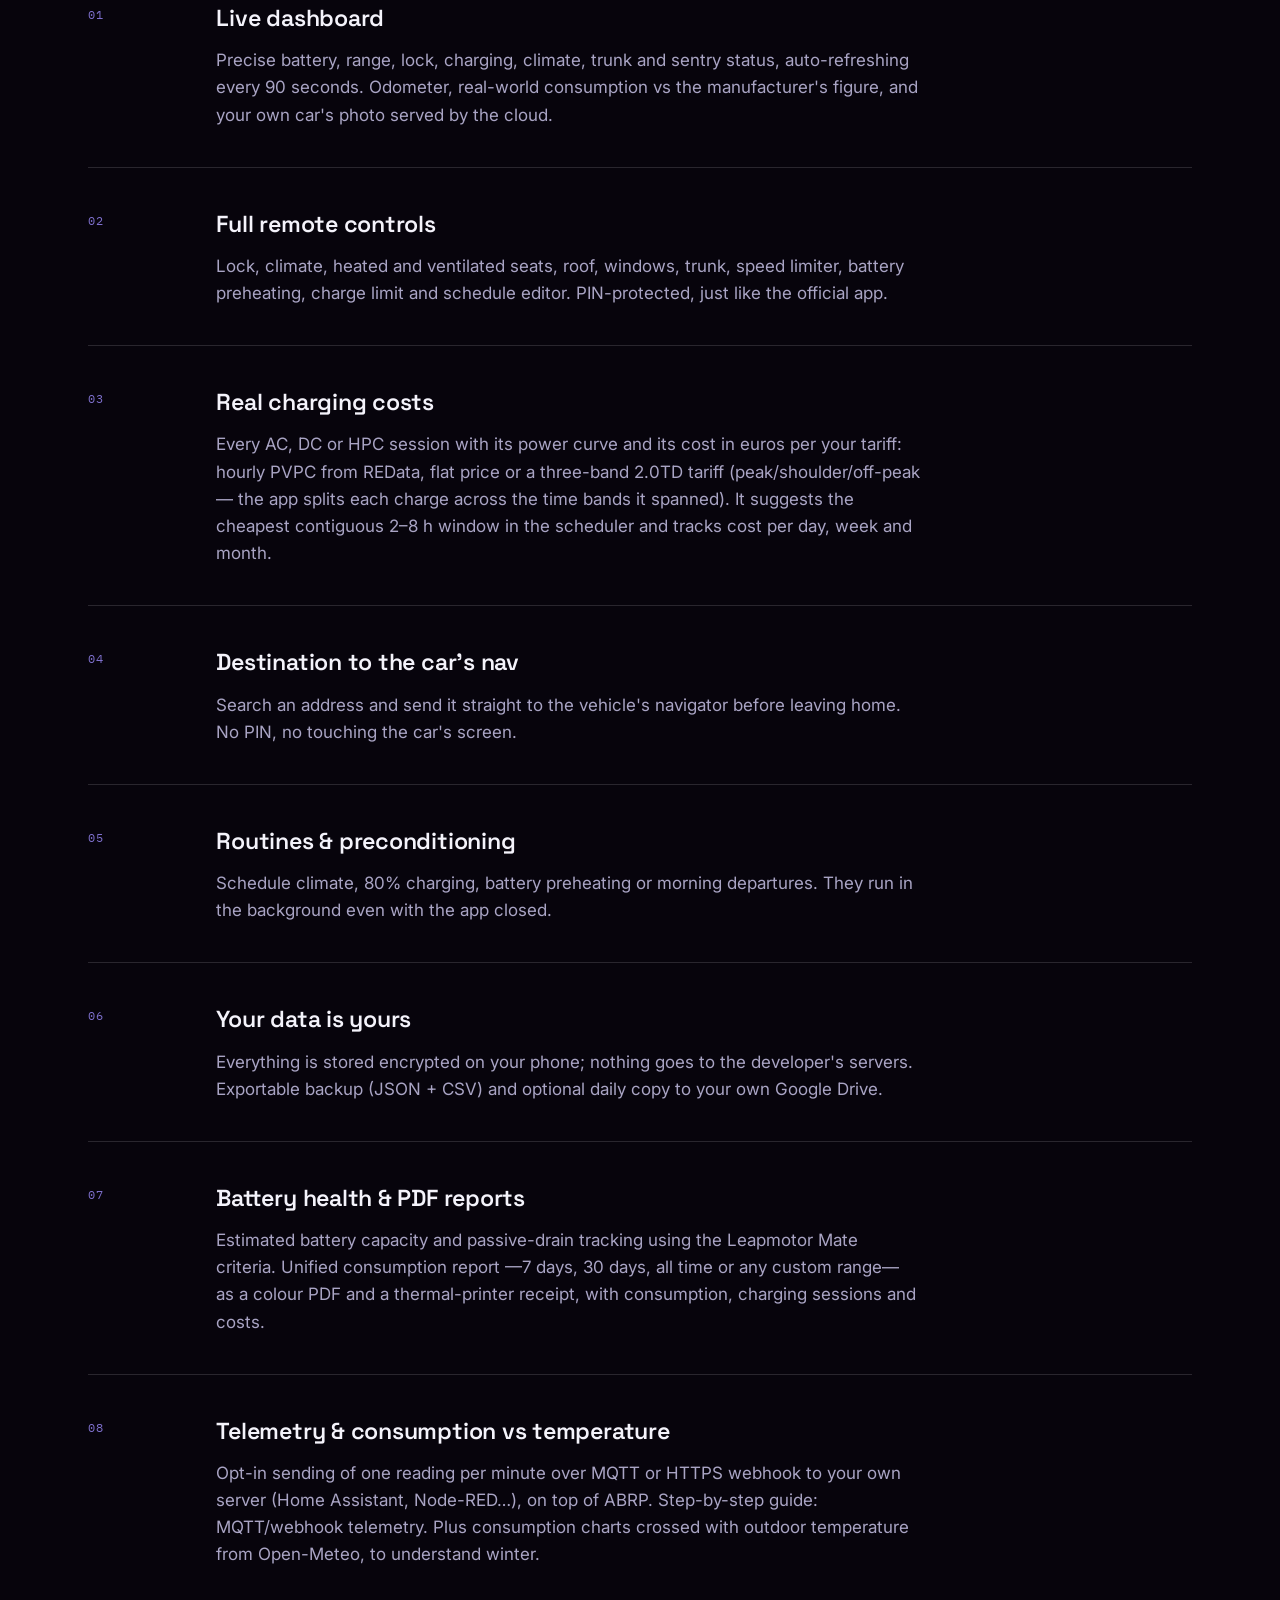
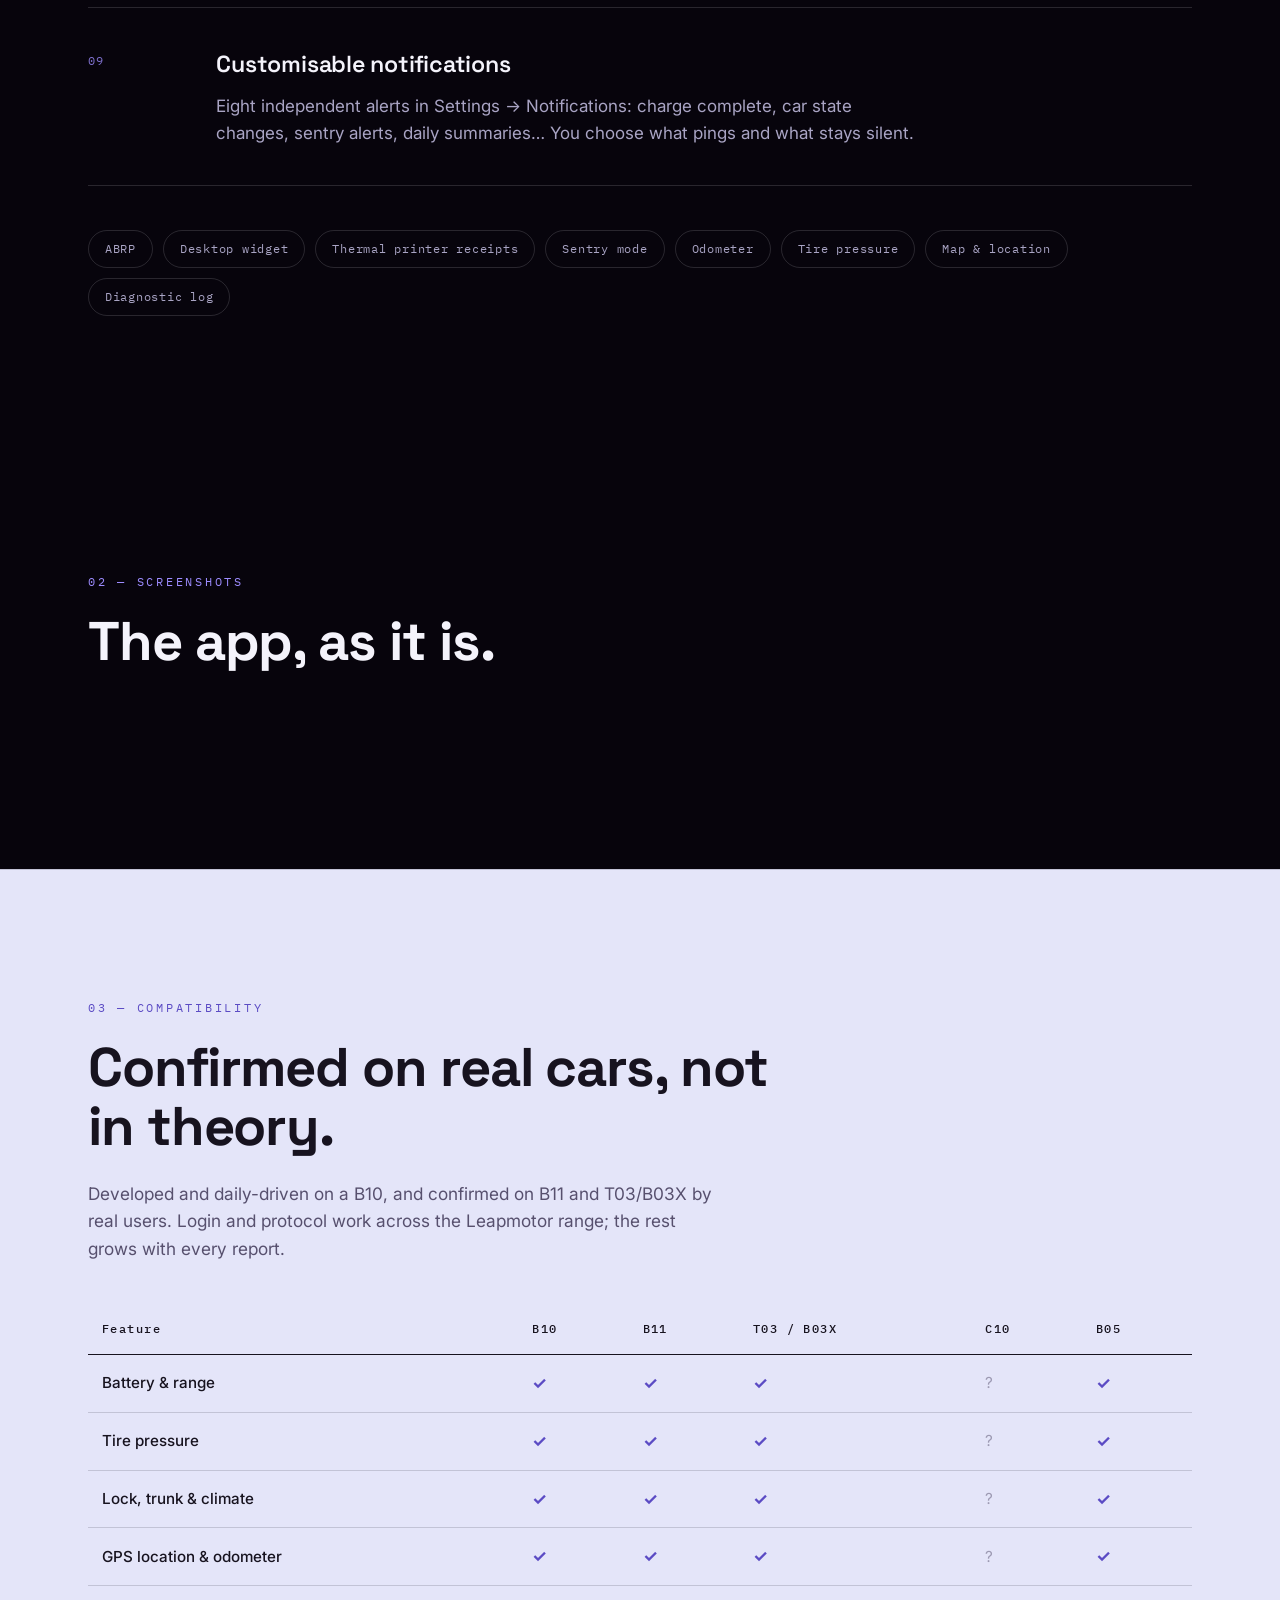
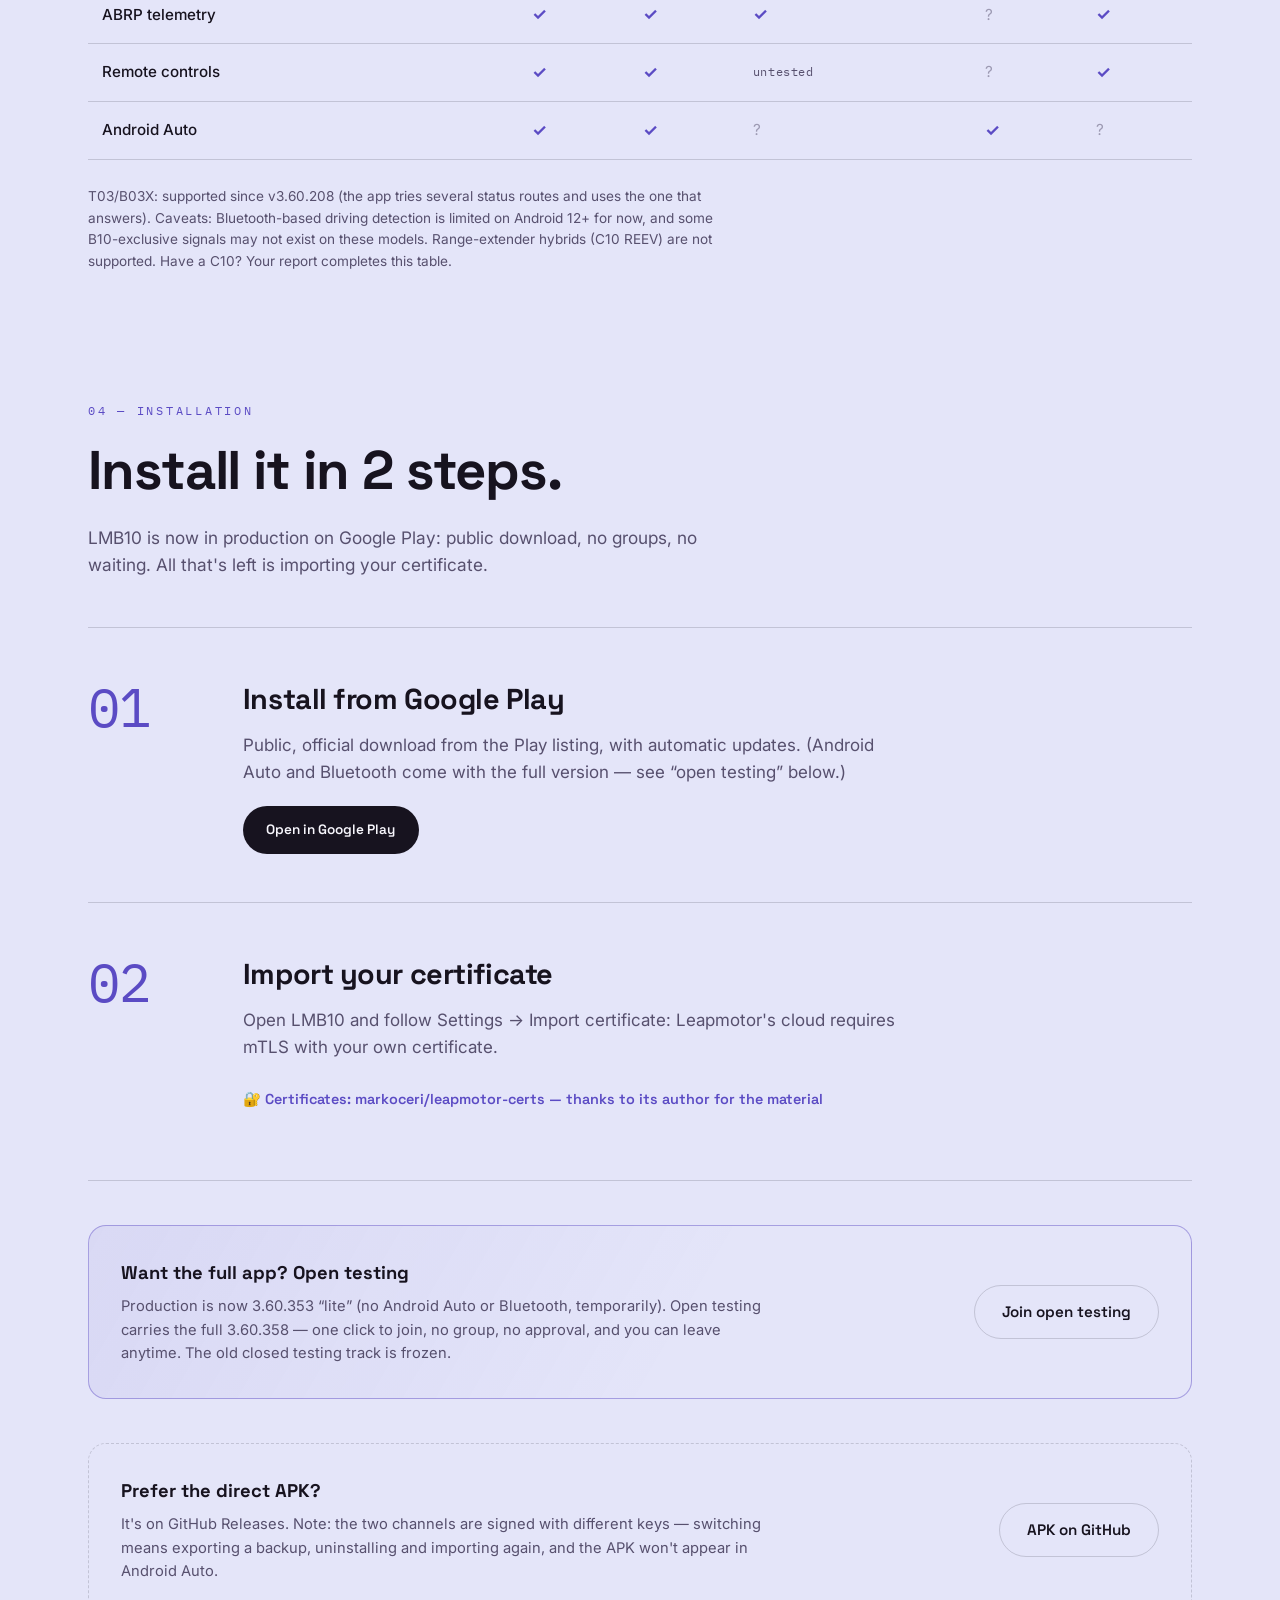
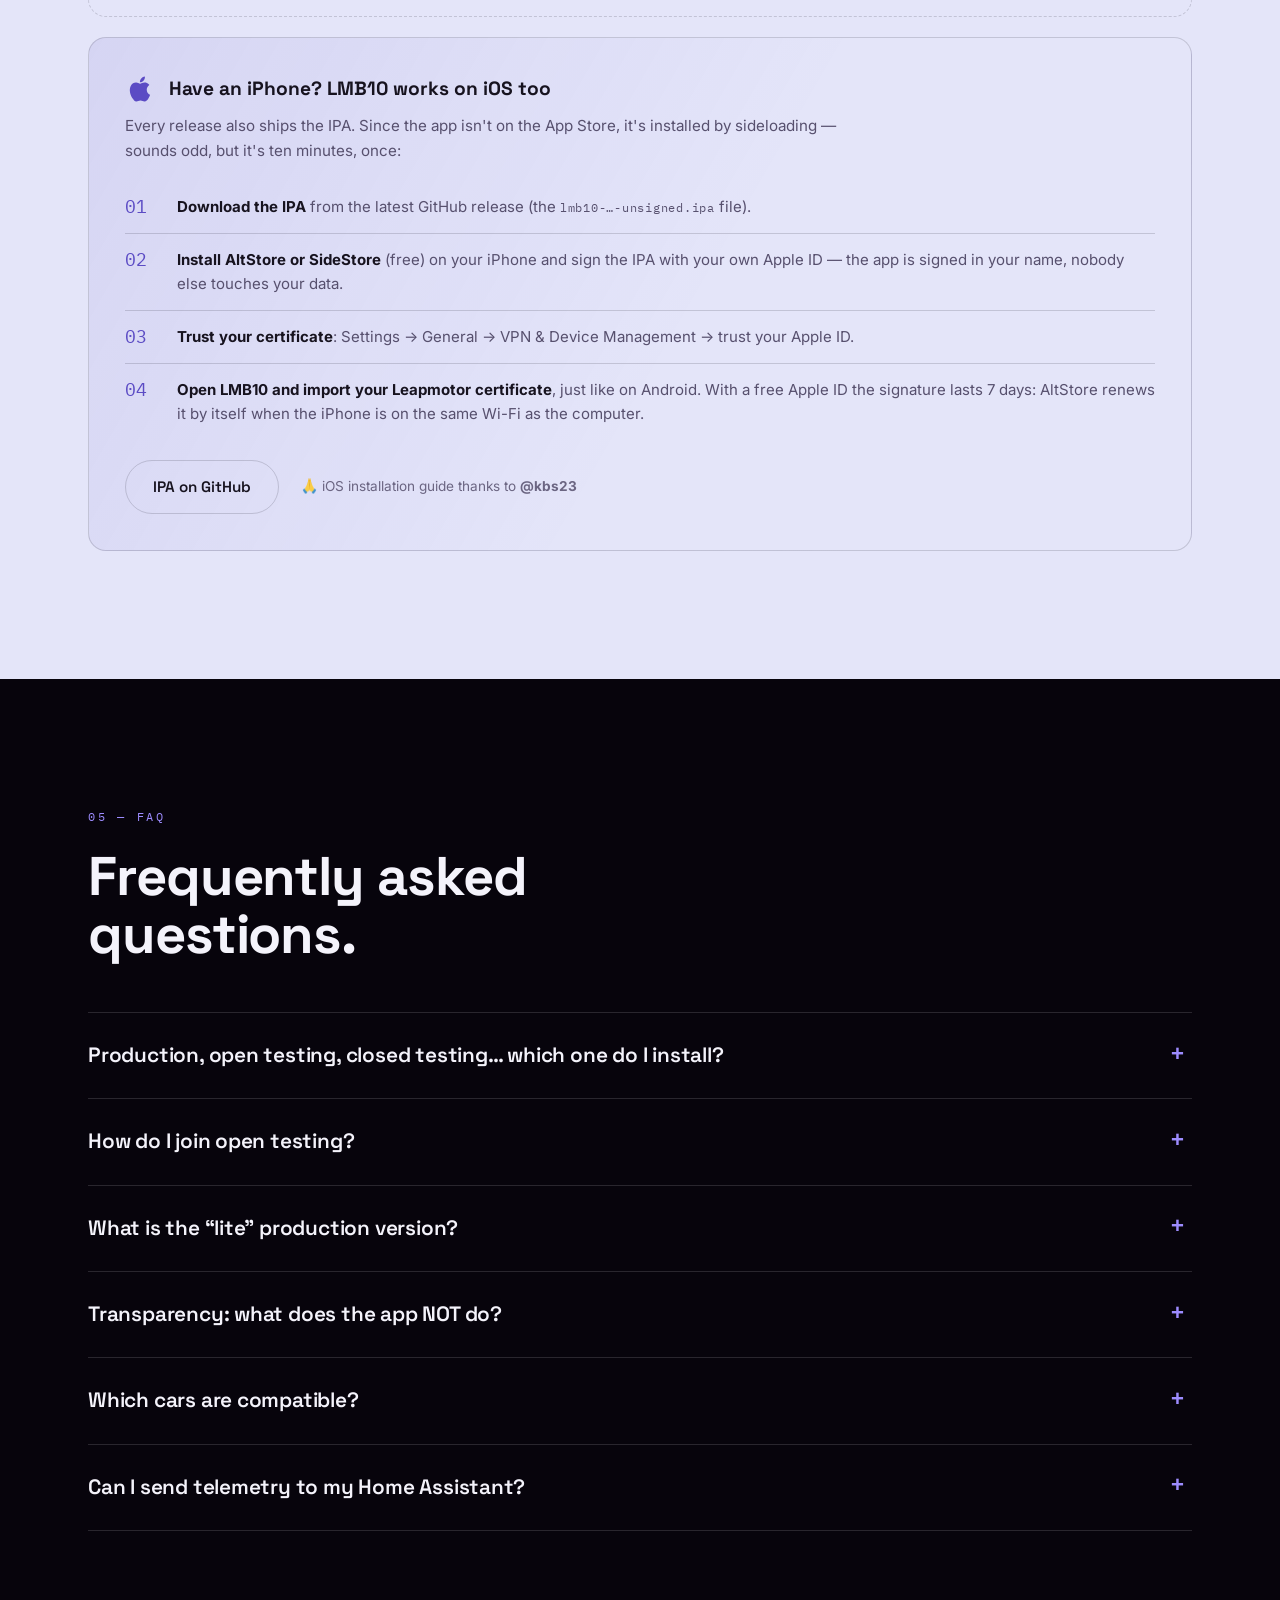
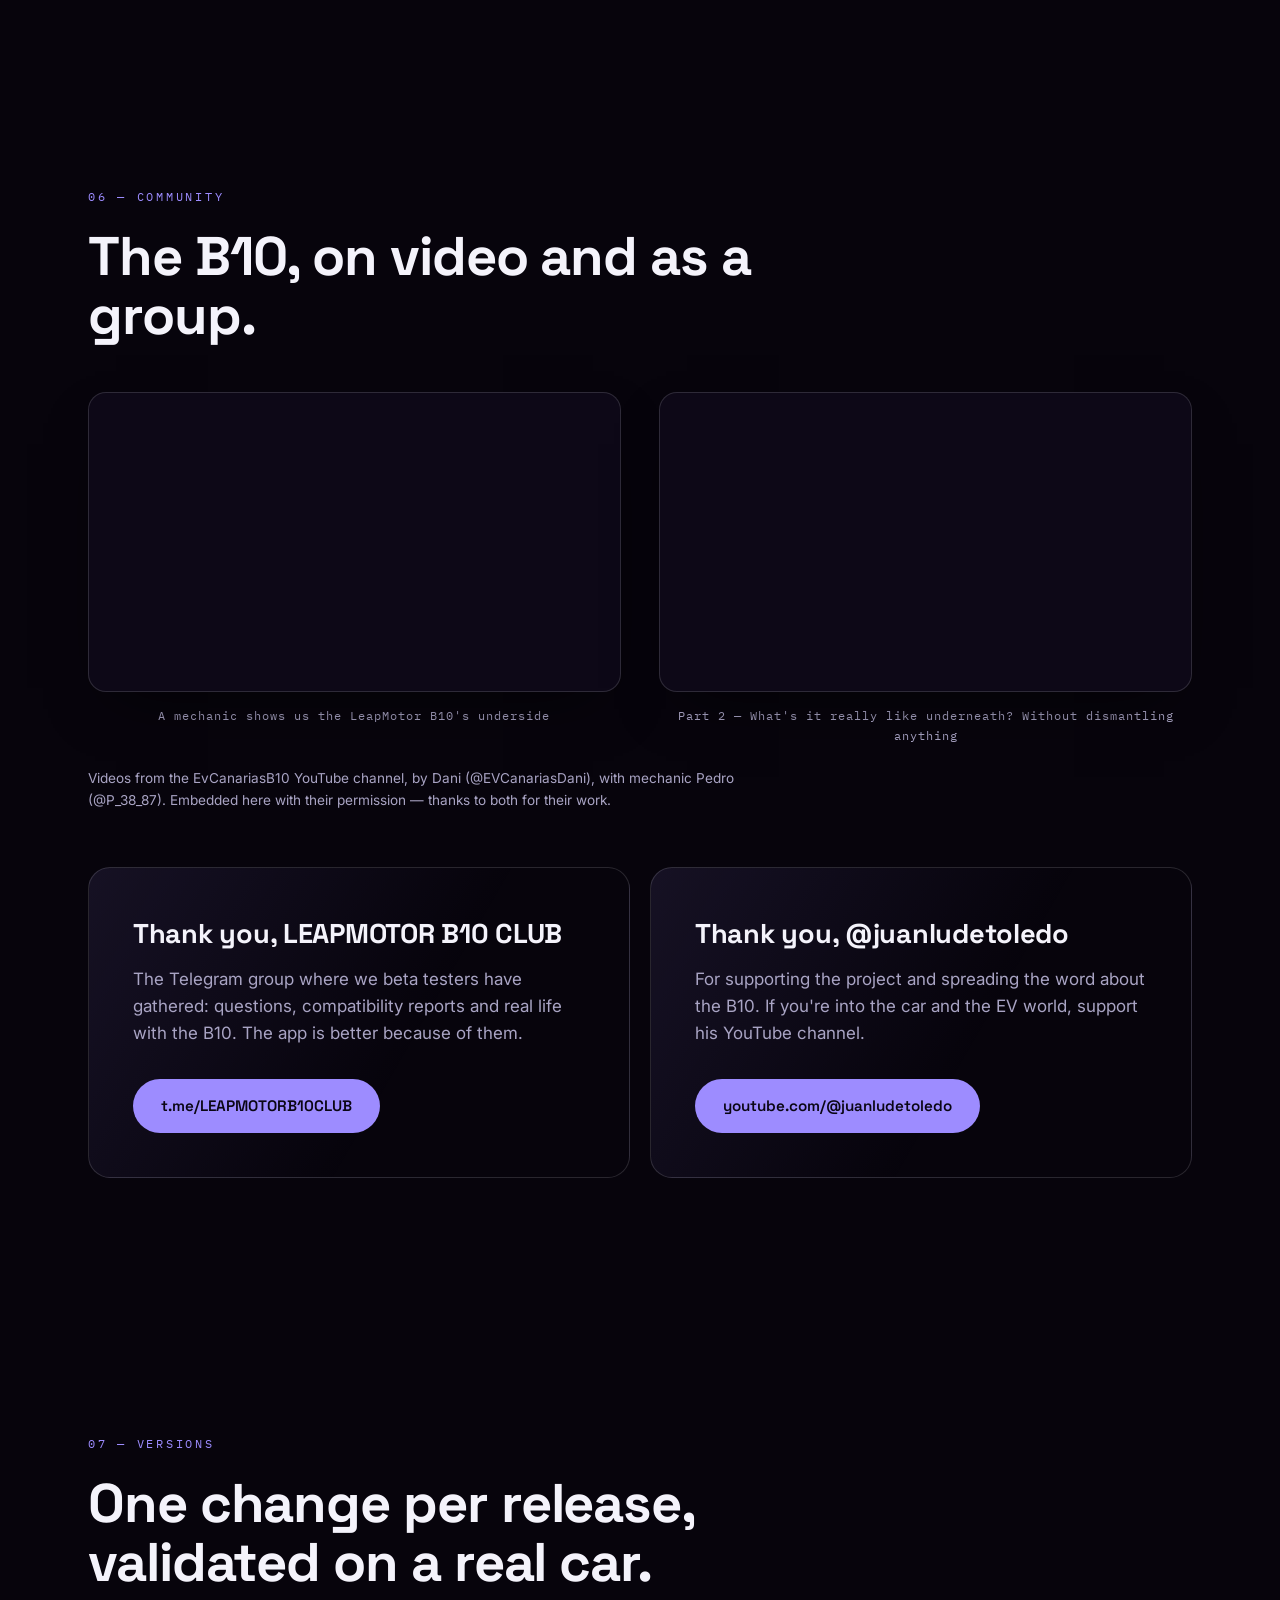
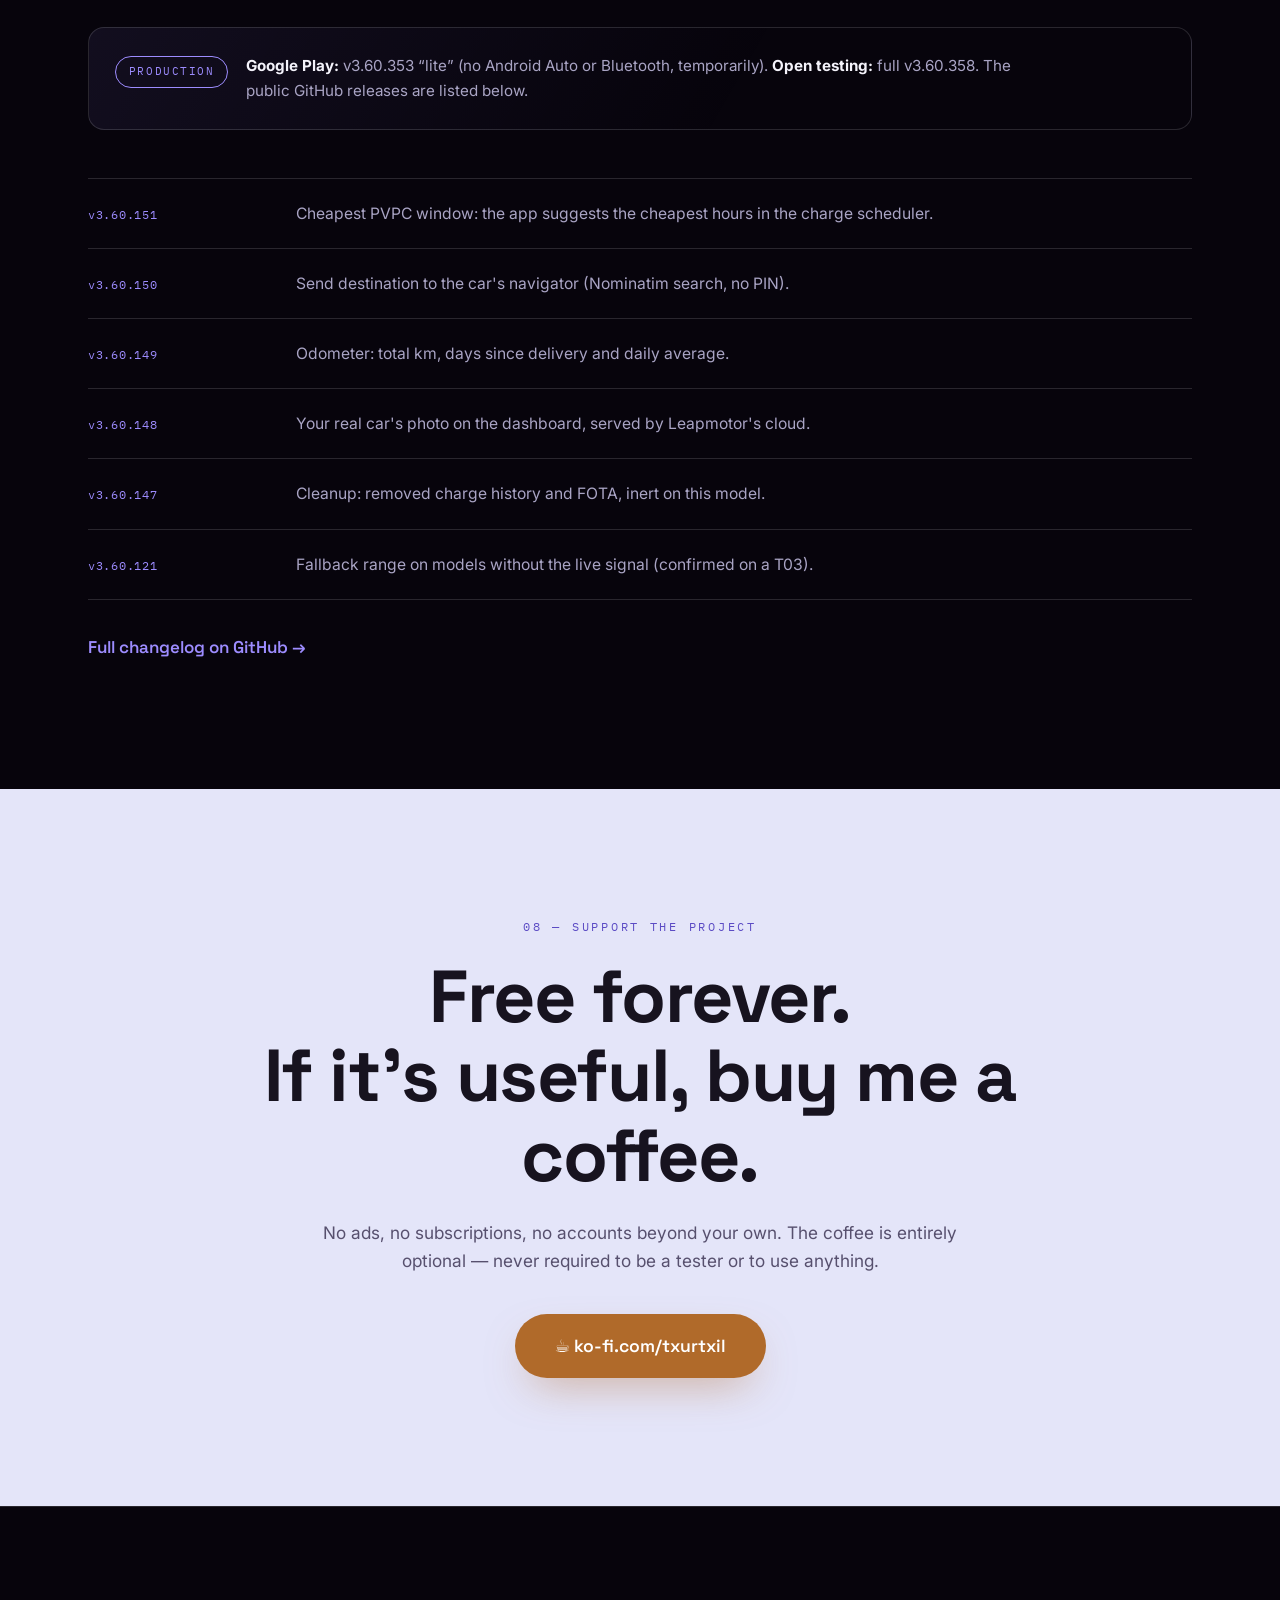
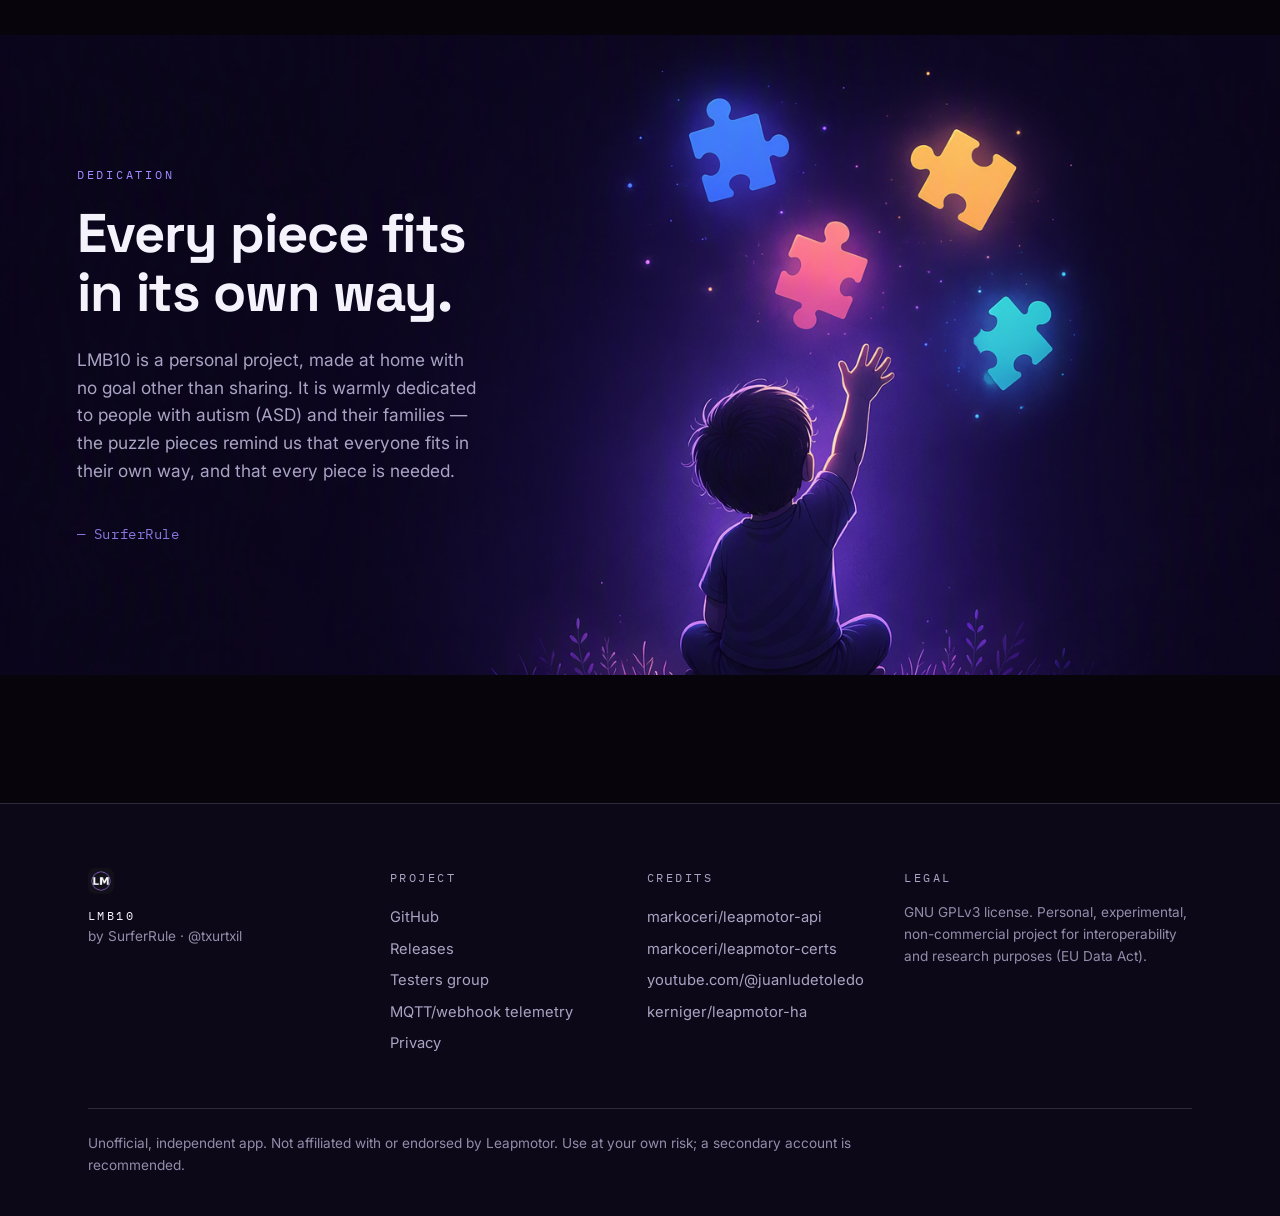
==== commit 86e9f77a: "web: galeria renovada con capturas 3.60.269 (privacidad: sin ubicacion) + hero actualizado; play_ass" ====
--- a/docs/index.html
+++ b/docs/index.html
@@ -76,11 +76,11 @@
           <span class="sb-text"><span class="sb-top" data-i18n="badge.ios.top">Compatible con</span><span class="sb-bot">iOS</span></span>
         </a>
       </div>
-      <p class="hero-note mono"><span id="heroVer">v3.60.151+301</span><span data-i18n="hero.note"> · gratis · sin anuncios · desarrollada sobre un B10 real</span></p>
+      <p class="hero-note mono"><span id="heroVer">v3.60.269+431</span><span data-i18n="hero.note"> · gratis · sin anuncios · desarrollada sobre un B10 real</span></p>
     </div>
     <div class="hero-phone" aria-hidden="true">
       <div class="phone">
-        <img src="assets/shots/04panel_coche.jpg" alt="">
+        <img src="assets/shots/01-inicio.jpg" alt="">
         <span class="phone-glare"></span>
       </div>
     </div>
@@ -194,16 +194,11 @@
     <h2 class="h2 reveal" data-i18n="shots.title">La app, tal como es.</h2>
   </div>
   <div class="shots-rail" id="shotsRail">
-    <figure class="shot" data-parallax><img src="assets/shots/01panel.jpg" alt="Panel principal" loading="lazy"><figcaption class="mono" data-i18n="shot.1">Panel principal</figcaption></figure>
-    <figure class="shot" data-parallax><img src="assets/shots/01controles.jpg" alt="Controles del vehículo" loading="lazy"><figcaption class="mono" data-i18n="shot.2">Controles remotos</figcaption></figure>
-    <figure class="shot" data-parallax><img src="assets/shots/02controles.jpg" alt="Confort y batería" loading="lazy"><figcaption class="mono" data-i18n="shot.3">Confort y batería</figcaption></figure>
-    <figure class="shot" data-parallax><img src="assets/shots/01rutinas.jpg" alt="Rutinas" loading="lazy"><figcaption class="mono" data-i18n="shot.4">Rutinas</figcaption></figure>
-    <figure class="shot" data-parallax><img src="assets/shots/02panel.jpg" alt="Consumo y coste" loading="lazy"><figcaption class="mono" data-i18n="shot.5">Consumo y coste</figcaption></figure>
-    <figure class="shot" data-parallax><img src="assets/shots/03ajustes.jpg" alt="Precio de la luz" loading="lazy"><figcaption class="mono" data-i18n="shot.6">Precio de la luz</figcaption></figure>
-    <figure class="shot" data-parallax><img src="assets/shots/01ticket.jpg" alt="Ticket de eficiencia" loading="lazy"><figcaption class="mono" data-i18n="shot.7">Ticket de eficiencia</figcaption></figure>
-    <figure class="shot" data-parallax><img src="assets/shots/widget.jpg" alt="Widget" loading="lazy"><figcaption class="mono" data-i18n="shot.8">Widget</figcaption></figure>
-    <figure class="shot" data-parallax><img src="assets/shots/salud.jpg" alt="Salud de la batería" loading="lazy"><figcaption class="mono" data-i18n="shot.9">Salud de batería</figcaption></figure>
-    <figure class="shot" data-parallax><img src="assets/shots/descarga.jpg" alt="Descarga pasiva" loading="lazy"><figcaption class="mono" data-i18n="shot.10">Descarga pasiva</figcaption></figure>
+
+
+
+
+
   </div>
 </section>
 
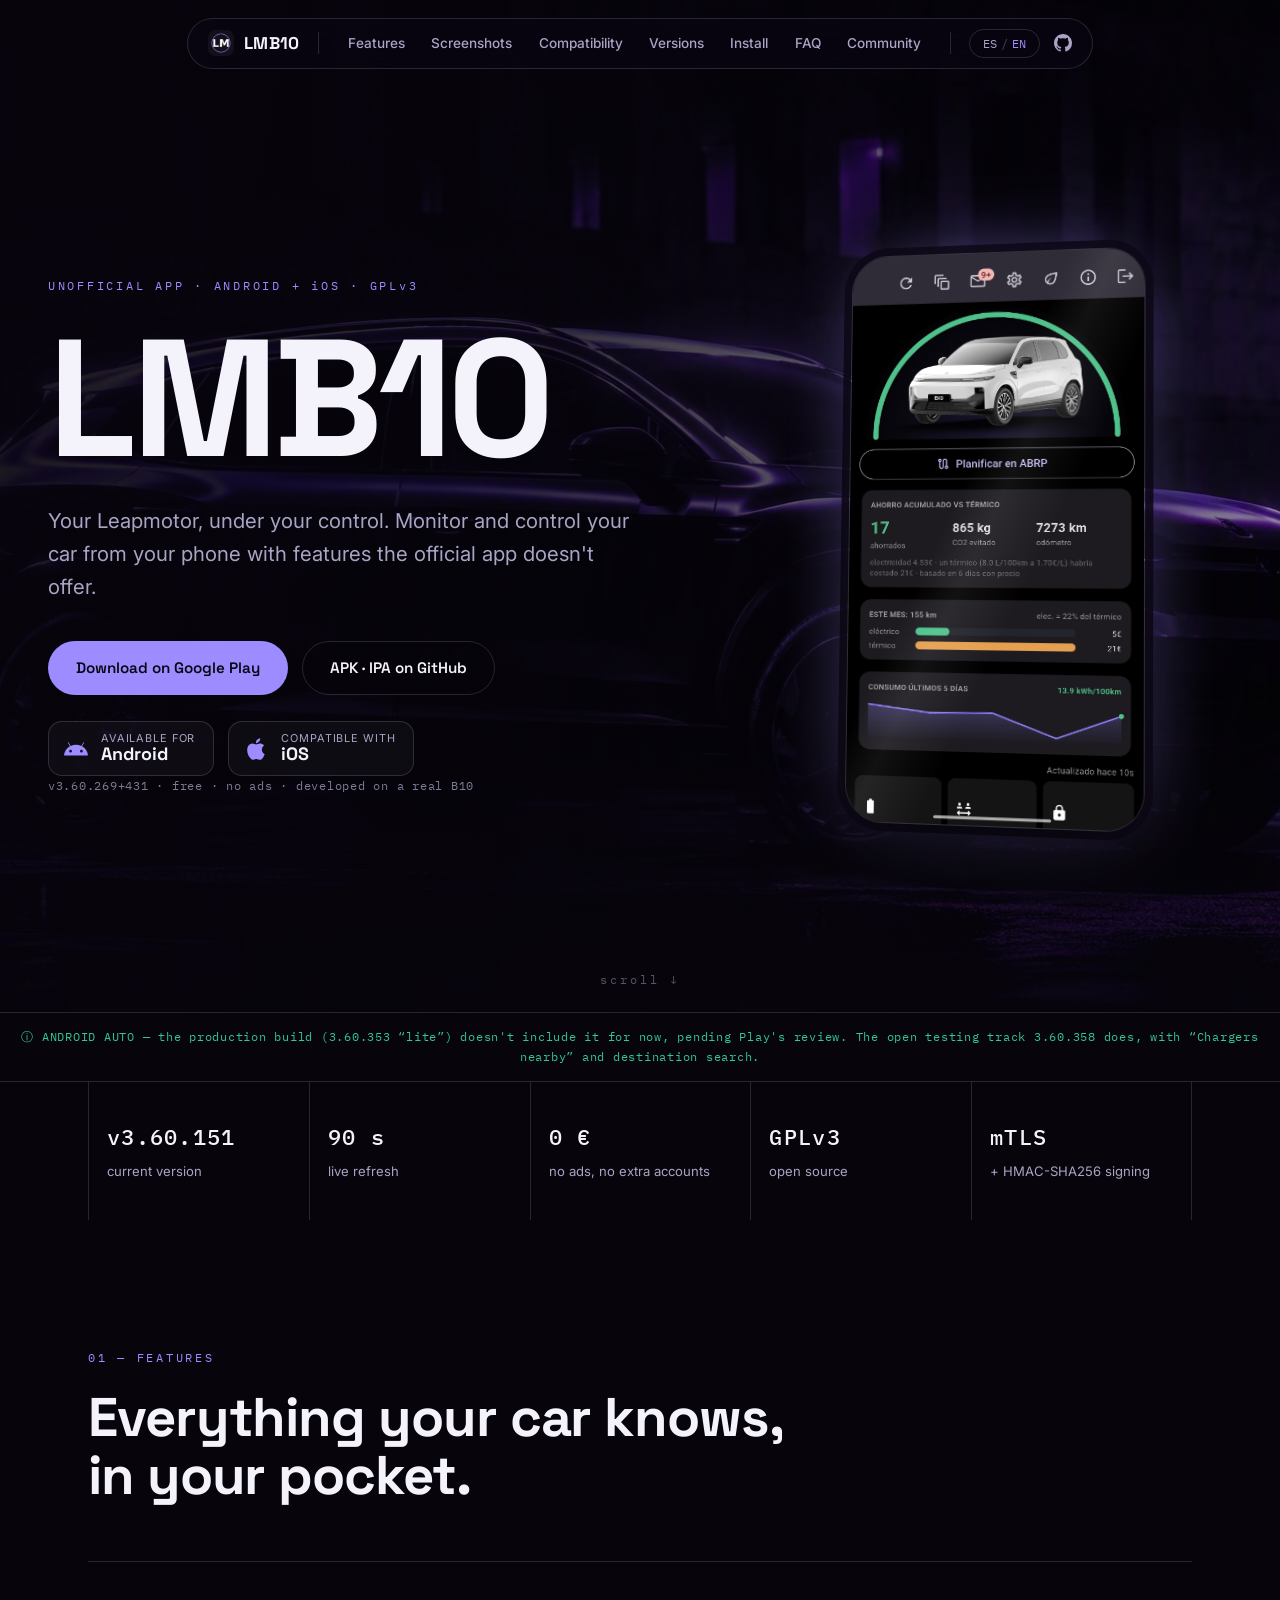
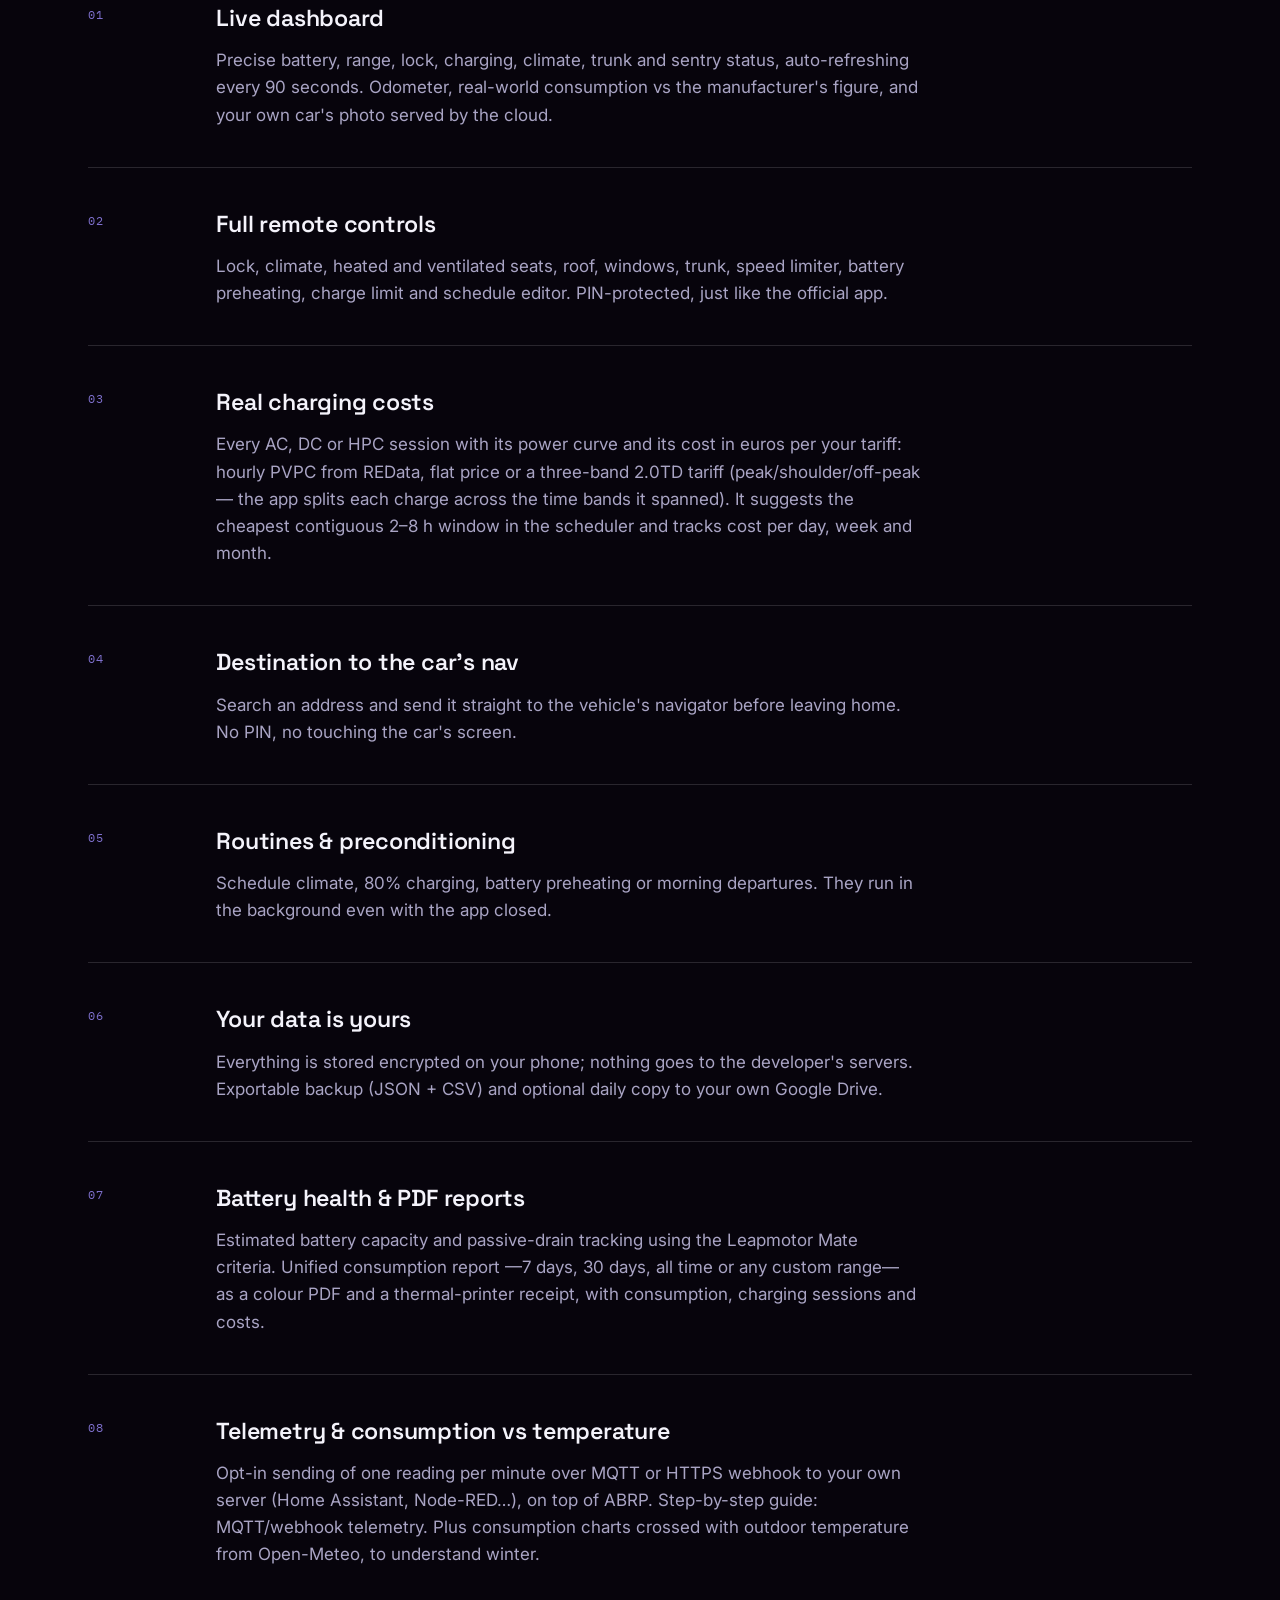
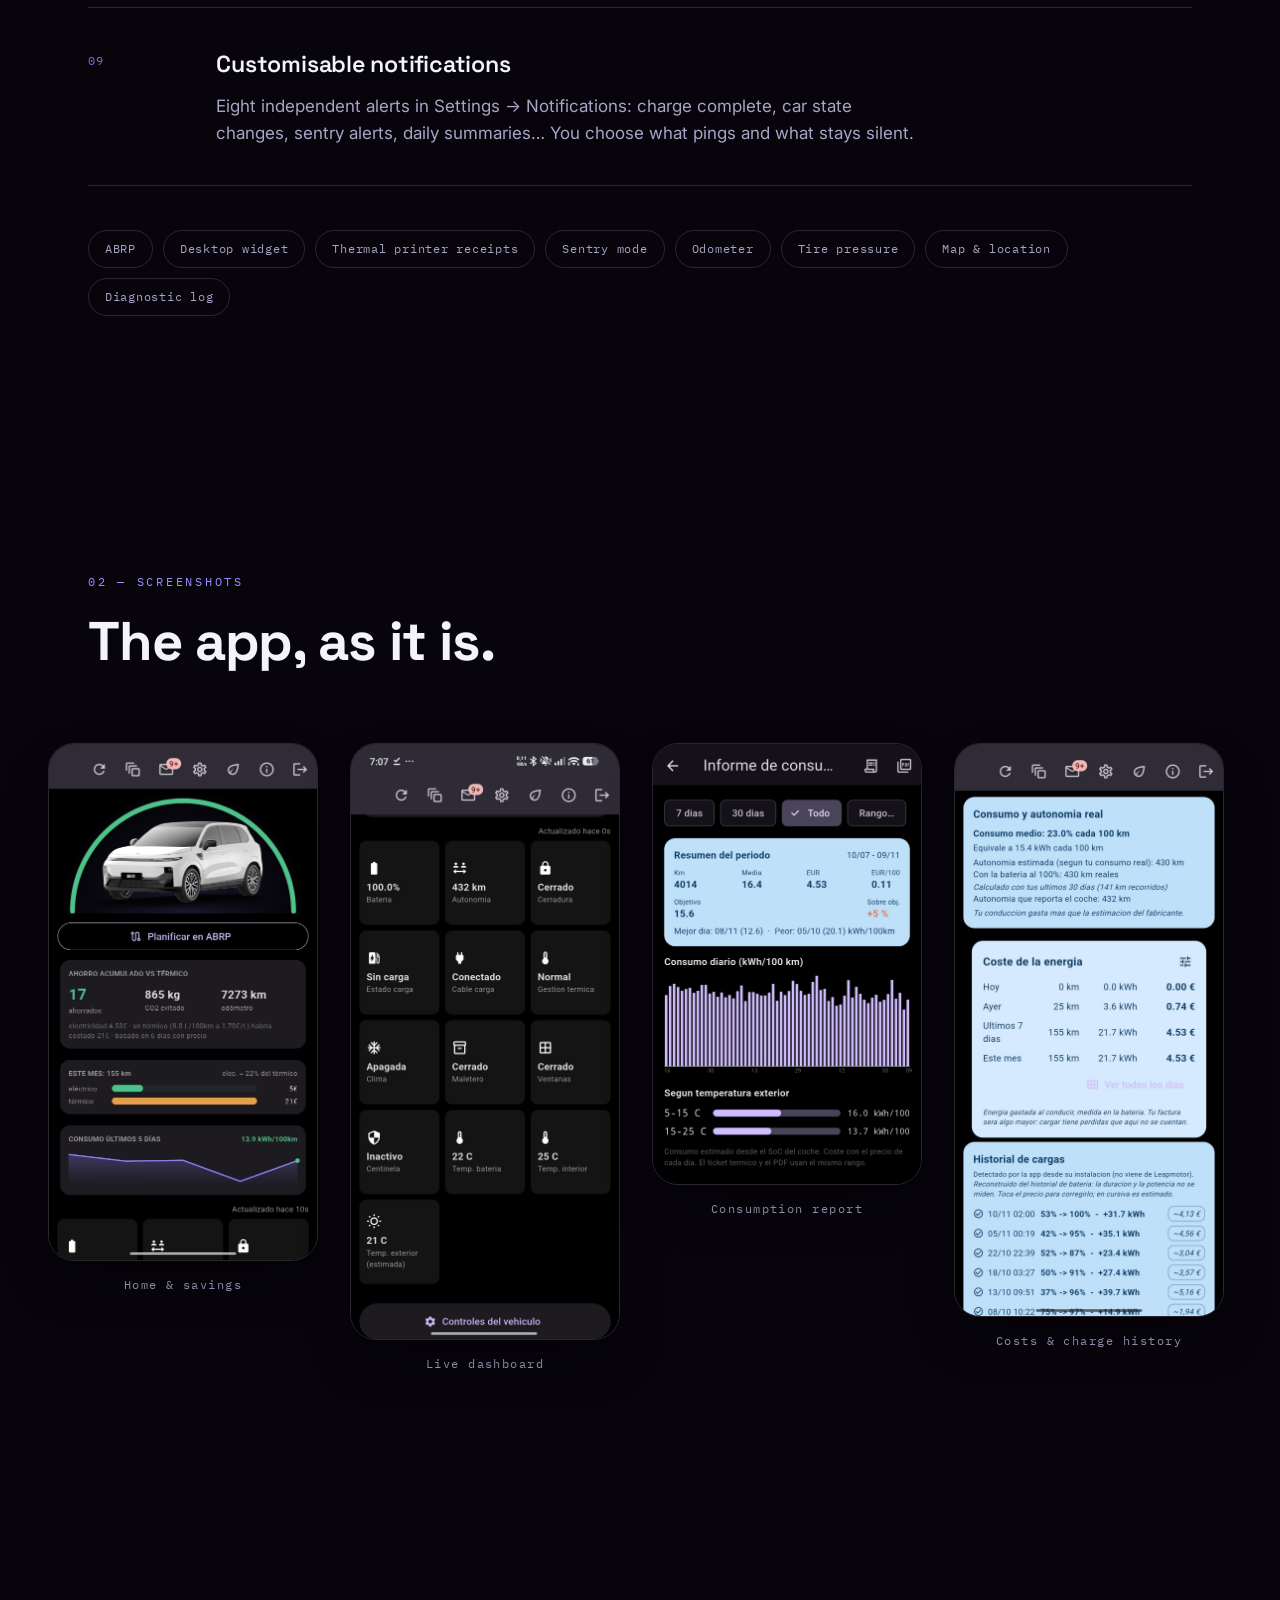
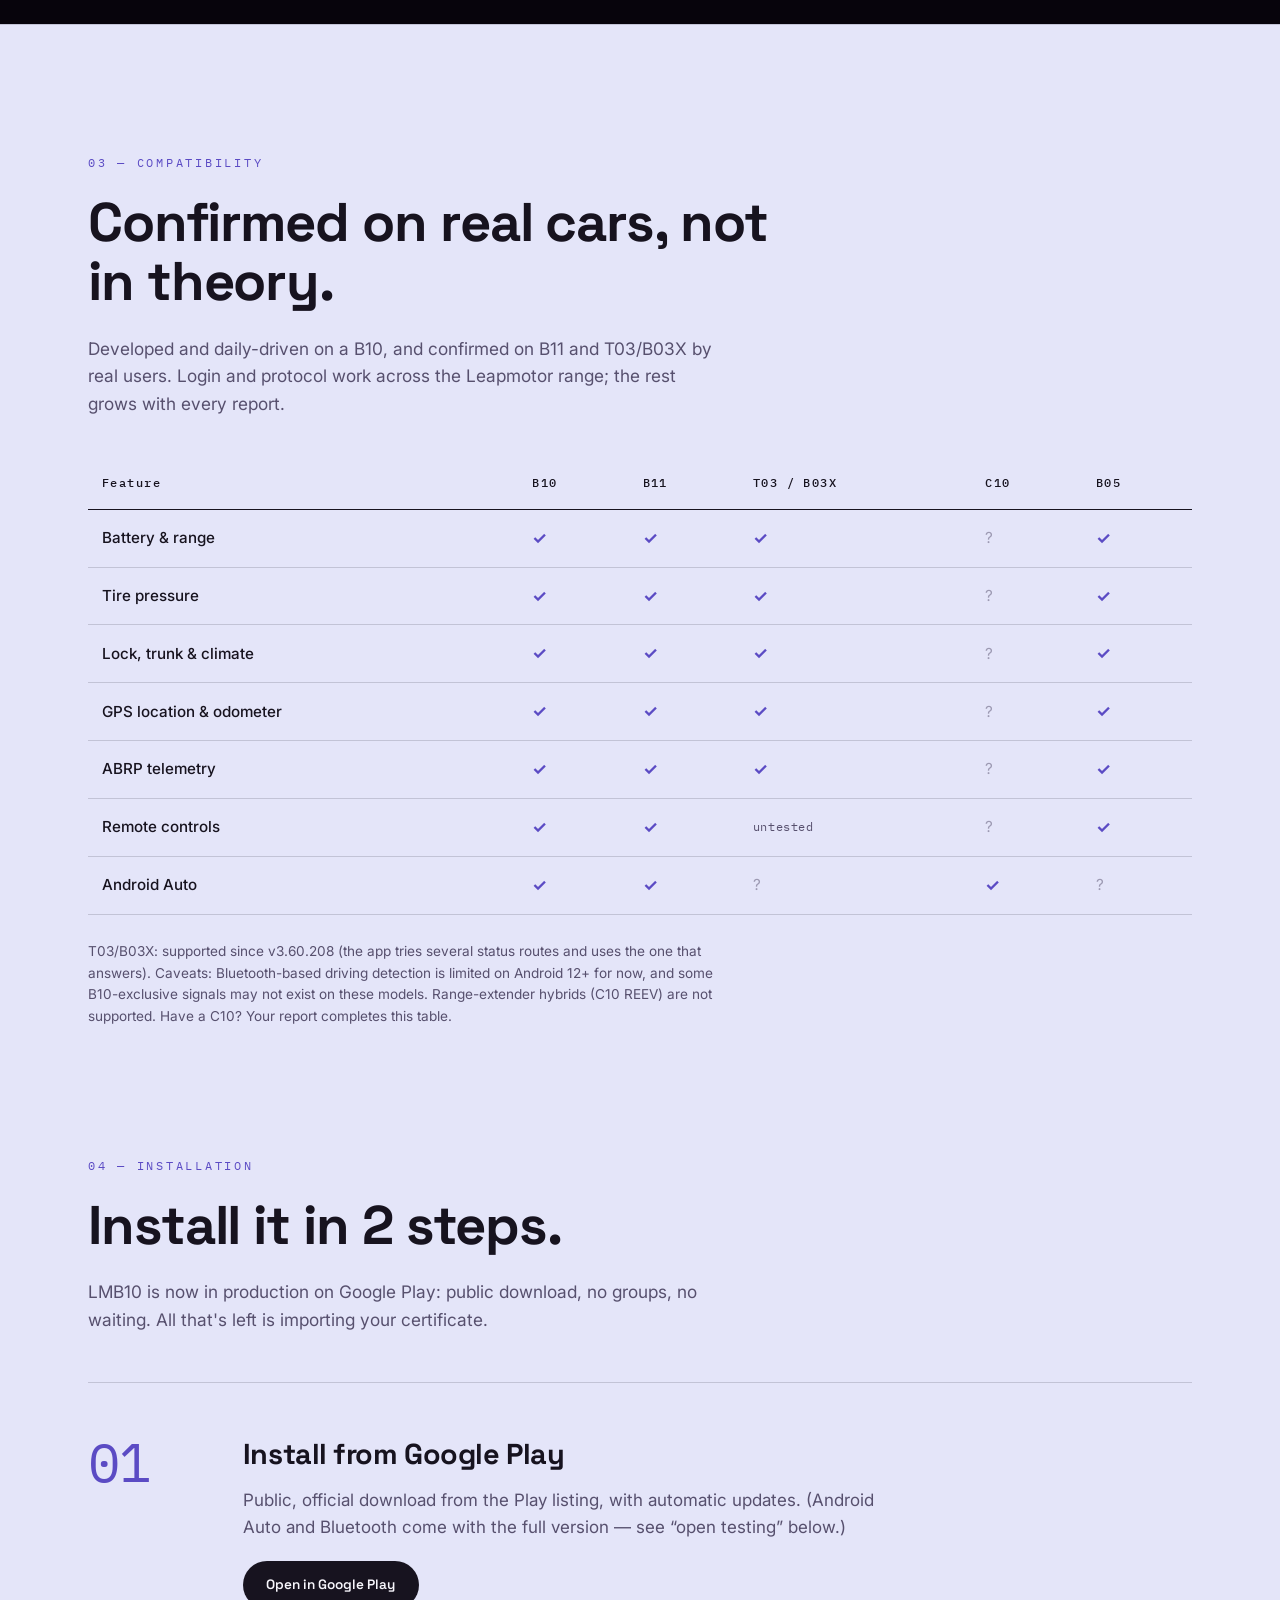
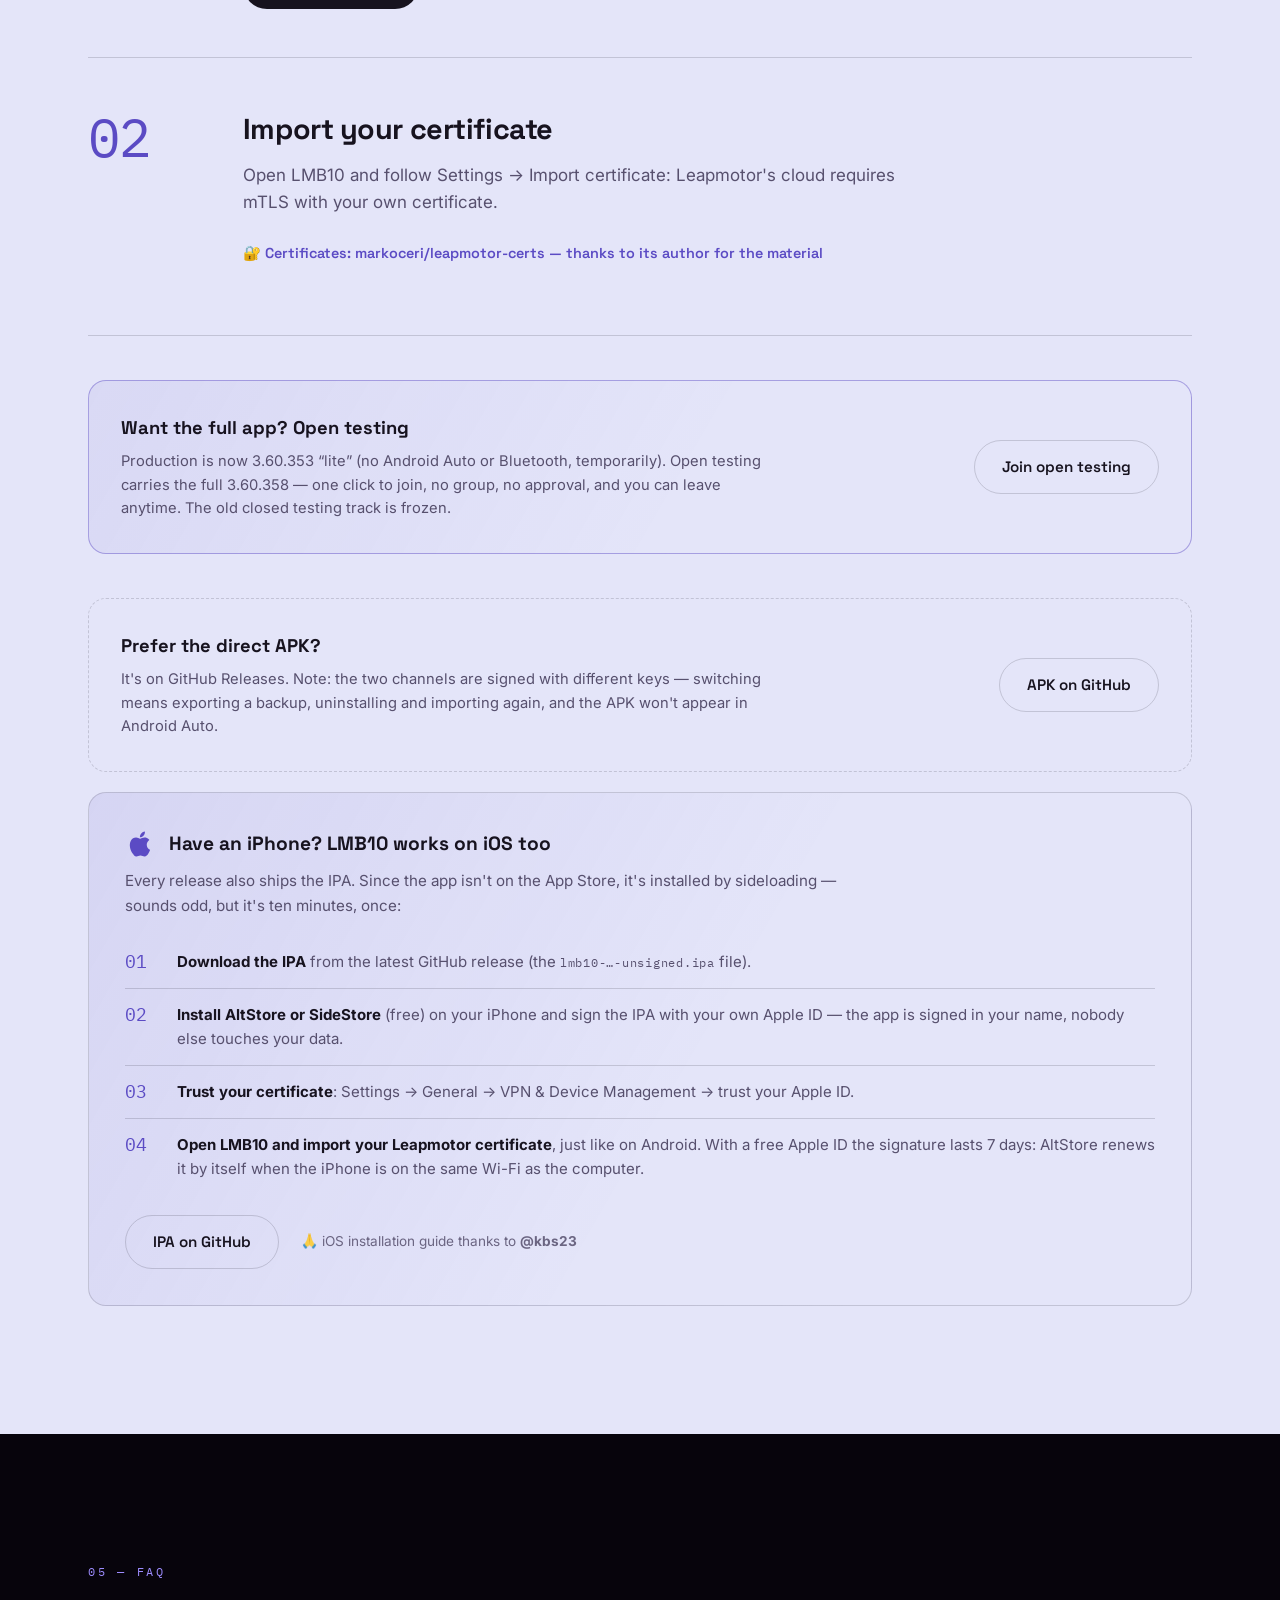
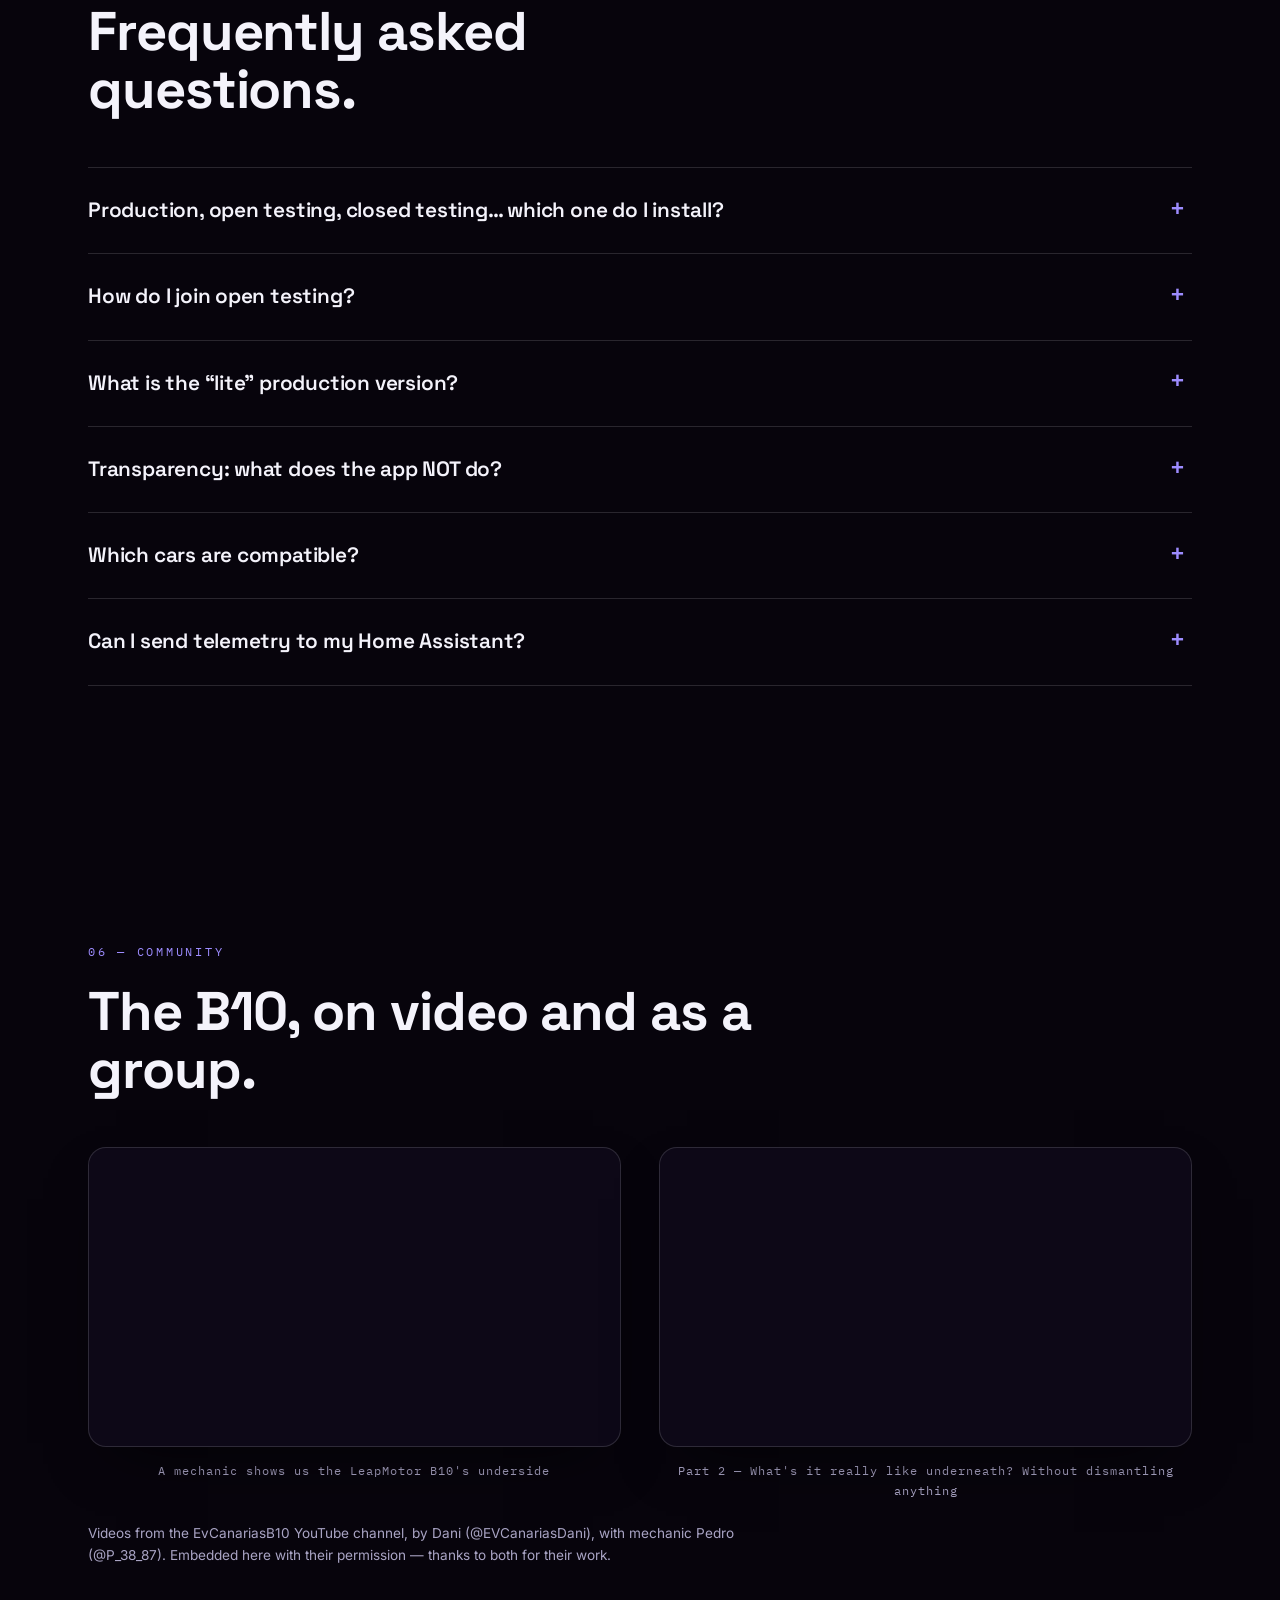
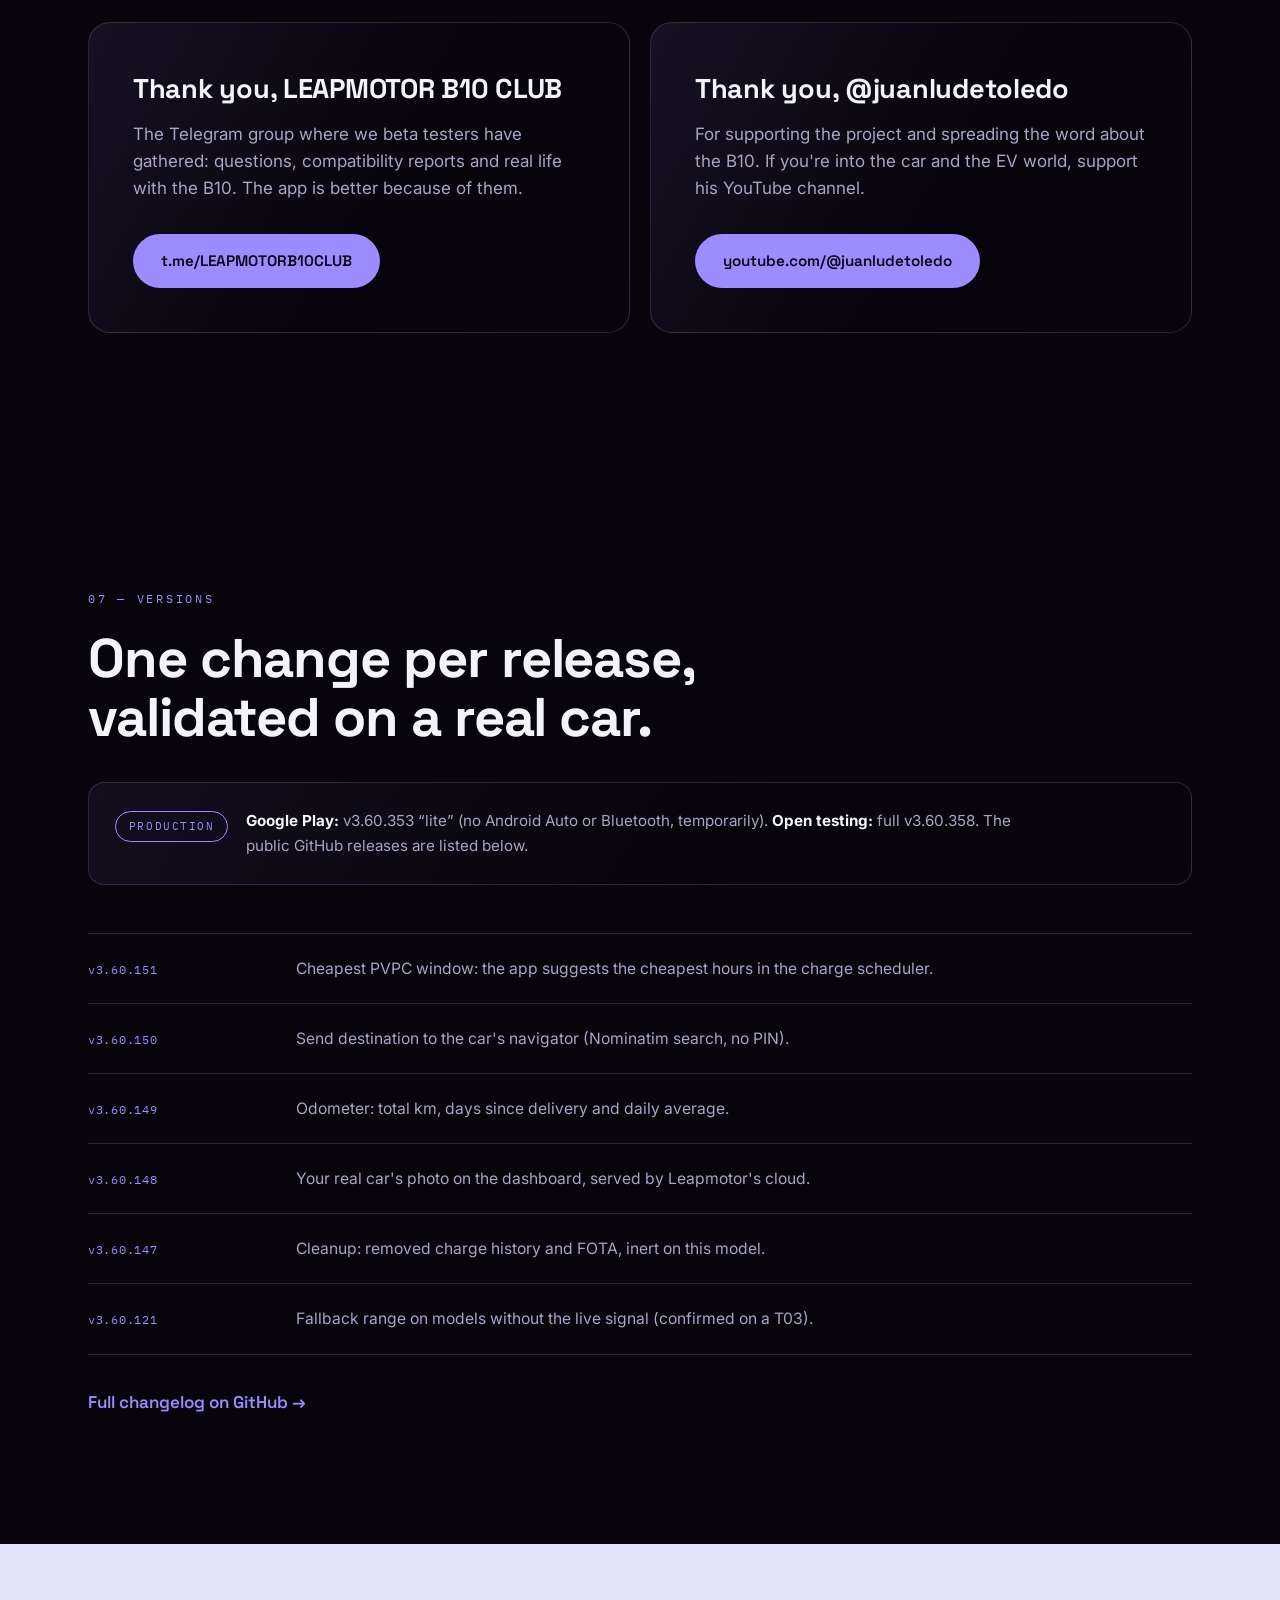
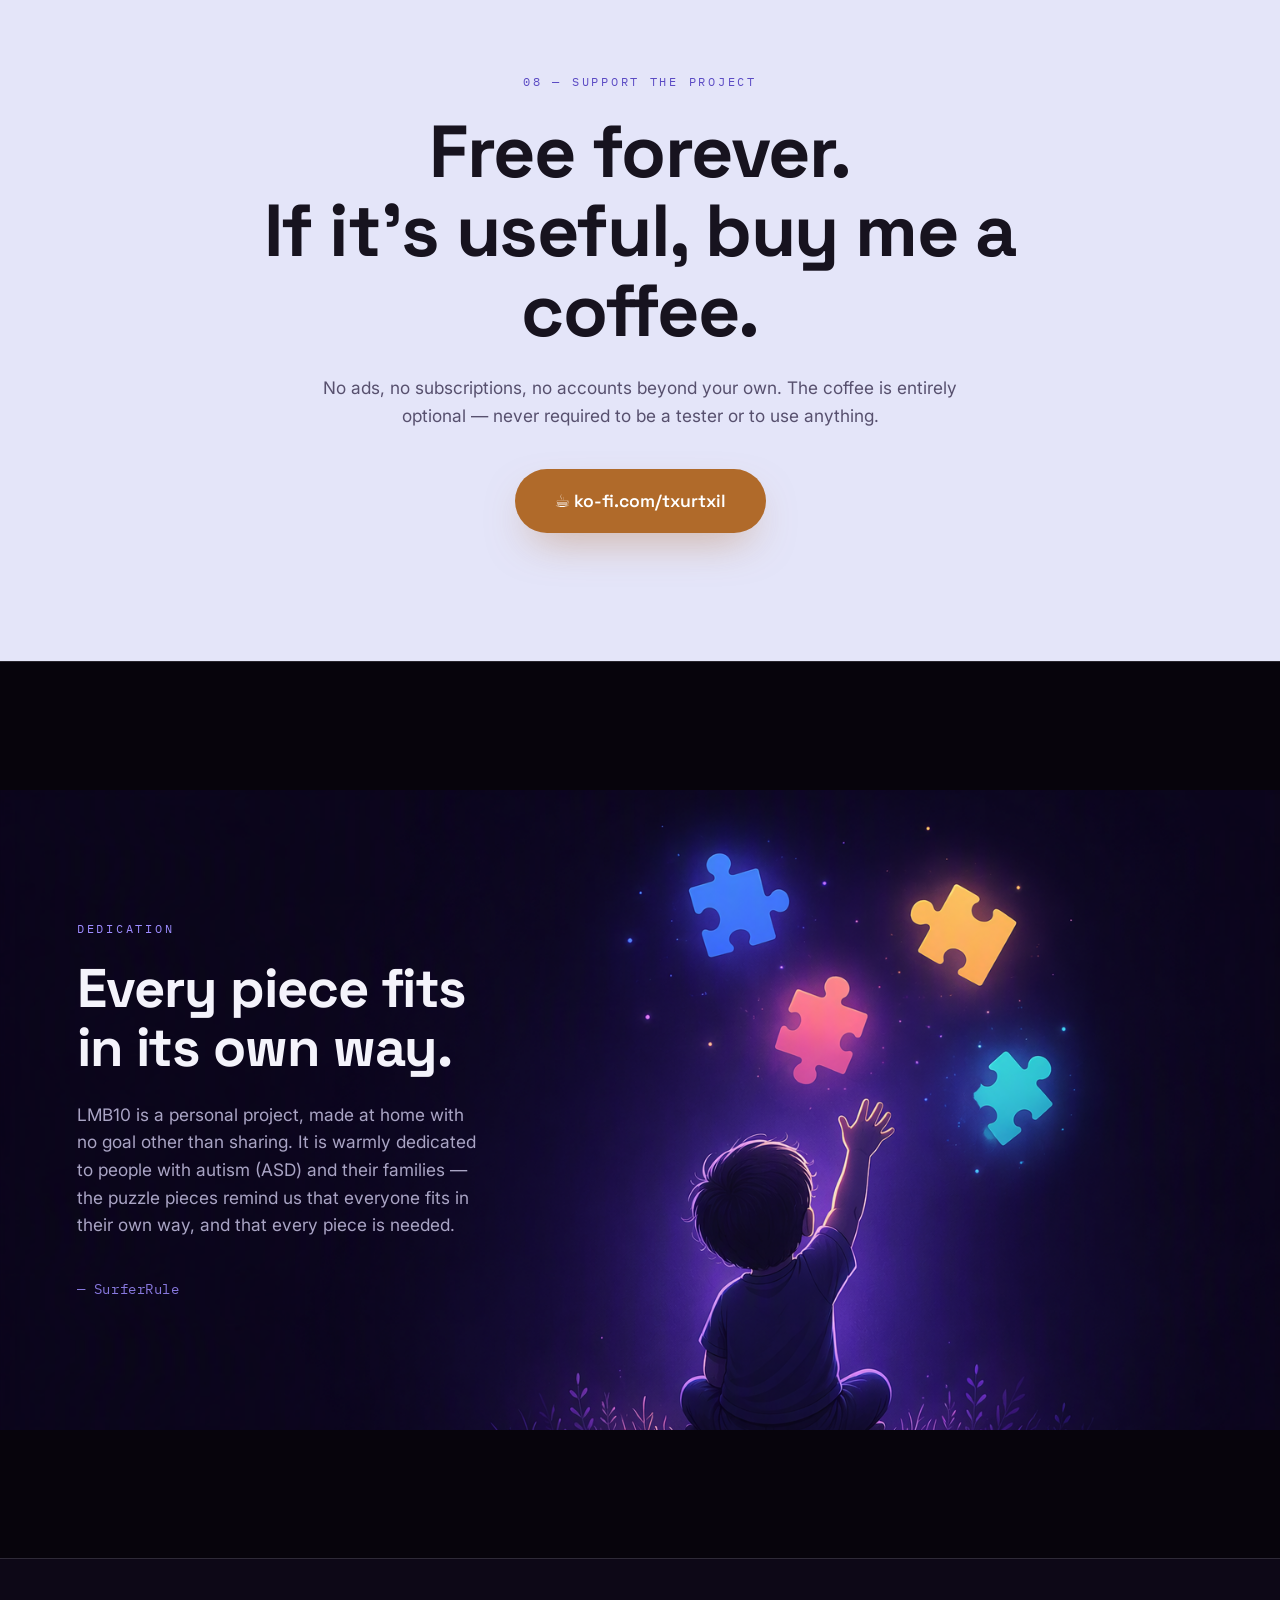
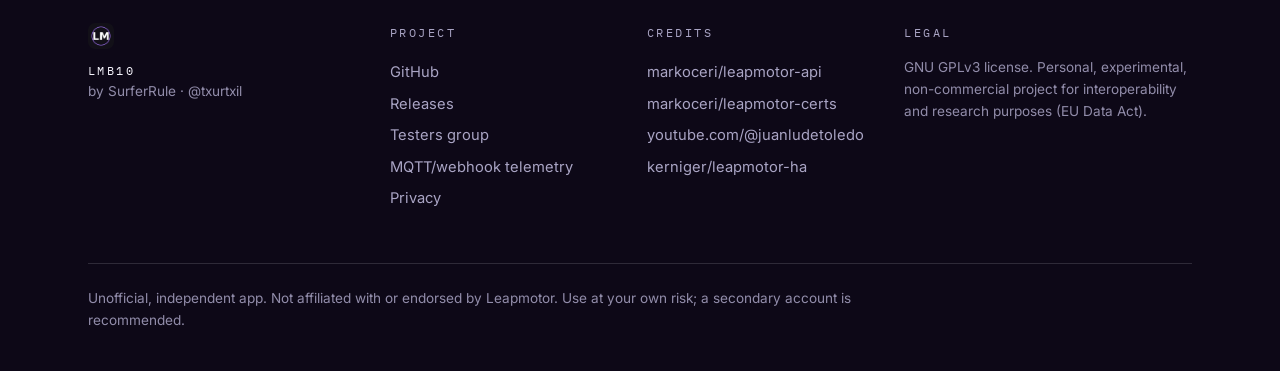
==== commit cb3ffa95: "fix: galeria de capturas restaurada (10 shots nuevas) tras bug de sustitucion" ====
--- a/docs/index.html
+++ b/docs/index.html
@@ -194,6 +194,16 @@
     <h2 class="h2 reveal" data-i18n="shots.title">La app, tal como es.</h2>
   </div>
   <div class="shots-rail" id="shotsRail">
+      <figure class="shot" data-parallax><img src="assets/shots/01-inicio.jpg" alt="Inicio y ahorro" loading="lazy"><figcaption class="mono" data-i18n="shot.1">Inicio y ahorro</figcaption></figure>
+      <figure class="shot" data-parallax><img src="assets/shots/02-panel.jpg" alt="Panel en vivo" loading="lazy"><figcaption class="mono" data-i18n="shot.2">Panel en vivo</figcaption></figure>
+      <figure class="shot" data-parallax><img src="assets/shots/03-informe.jpg" alt="Informe de consumo" loading="lazy"><figcaption class="mono" data-i18n="shot.3">Informe de consumo</figcaption></figure>
+      <figure class="shot" data-parallax><img src="assets/shots/04-costes-cargas.jpg" alt="Costes e histórico de cargas" loading="lazy"><figcaption class="mono" data-i18n="shot.4">Costes e histórico de cargas</figcaption></figure>
+      <figure class="shot" data-parallax><img src="assets/shots/05-controles.jpg" alt="Controles remotos" loading="lazy"><figcaption class="mono" data-i18n="shot.5">Controles remotos</figcaption></figure>
+      <figure class="shot" data-parallax><img src="assets/shots/06-centinela.jpg" alt="Modo Centinela" loading="lazy"><figcaption class="mono" data-i18n="shot.6">Modo Centinela</figcaption></figure>
+      <figure class="shot" data-parallax><img src="assets/shots/07-comparativa.jpg" alt="Comparativa frente a un térmico" loading="lazy"><figcaption class="mono" data-i18n="shot.7">Comparativa frente a un térmico</figcaption></figure>
+      <figure class="shot" data-parallax><img src="assets/shots/08-ticket.jpg" alt="Ticket de eficiencia" loading="lazy"><figcaption class="mono" data-i18n="shot.8">Ticket de eficiencia</figcaption></figure>
+      <figure class="shot" data-parallax><img src="assets/shots/09-widgets.jpg" alt="Widgets" loading="lazy"><figcaption class="mono" data-i18n="shot.9">Widgets</figcaption></figure>
+      <figure class="shot" data-parallax><img src="assets/shots/10-menu.jpg" alt="Menú y herramientas" loading="lazy"><figcaption class="mono" data-i18n="shot.10">Menú y herramientas</figcaption></figure>
 
 
 
